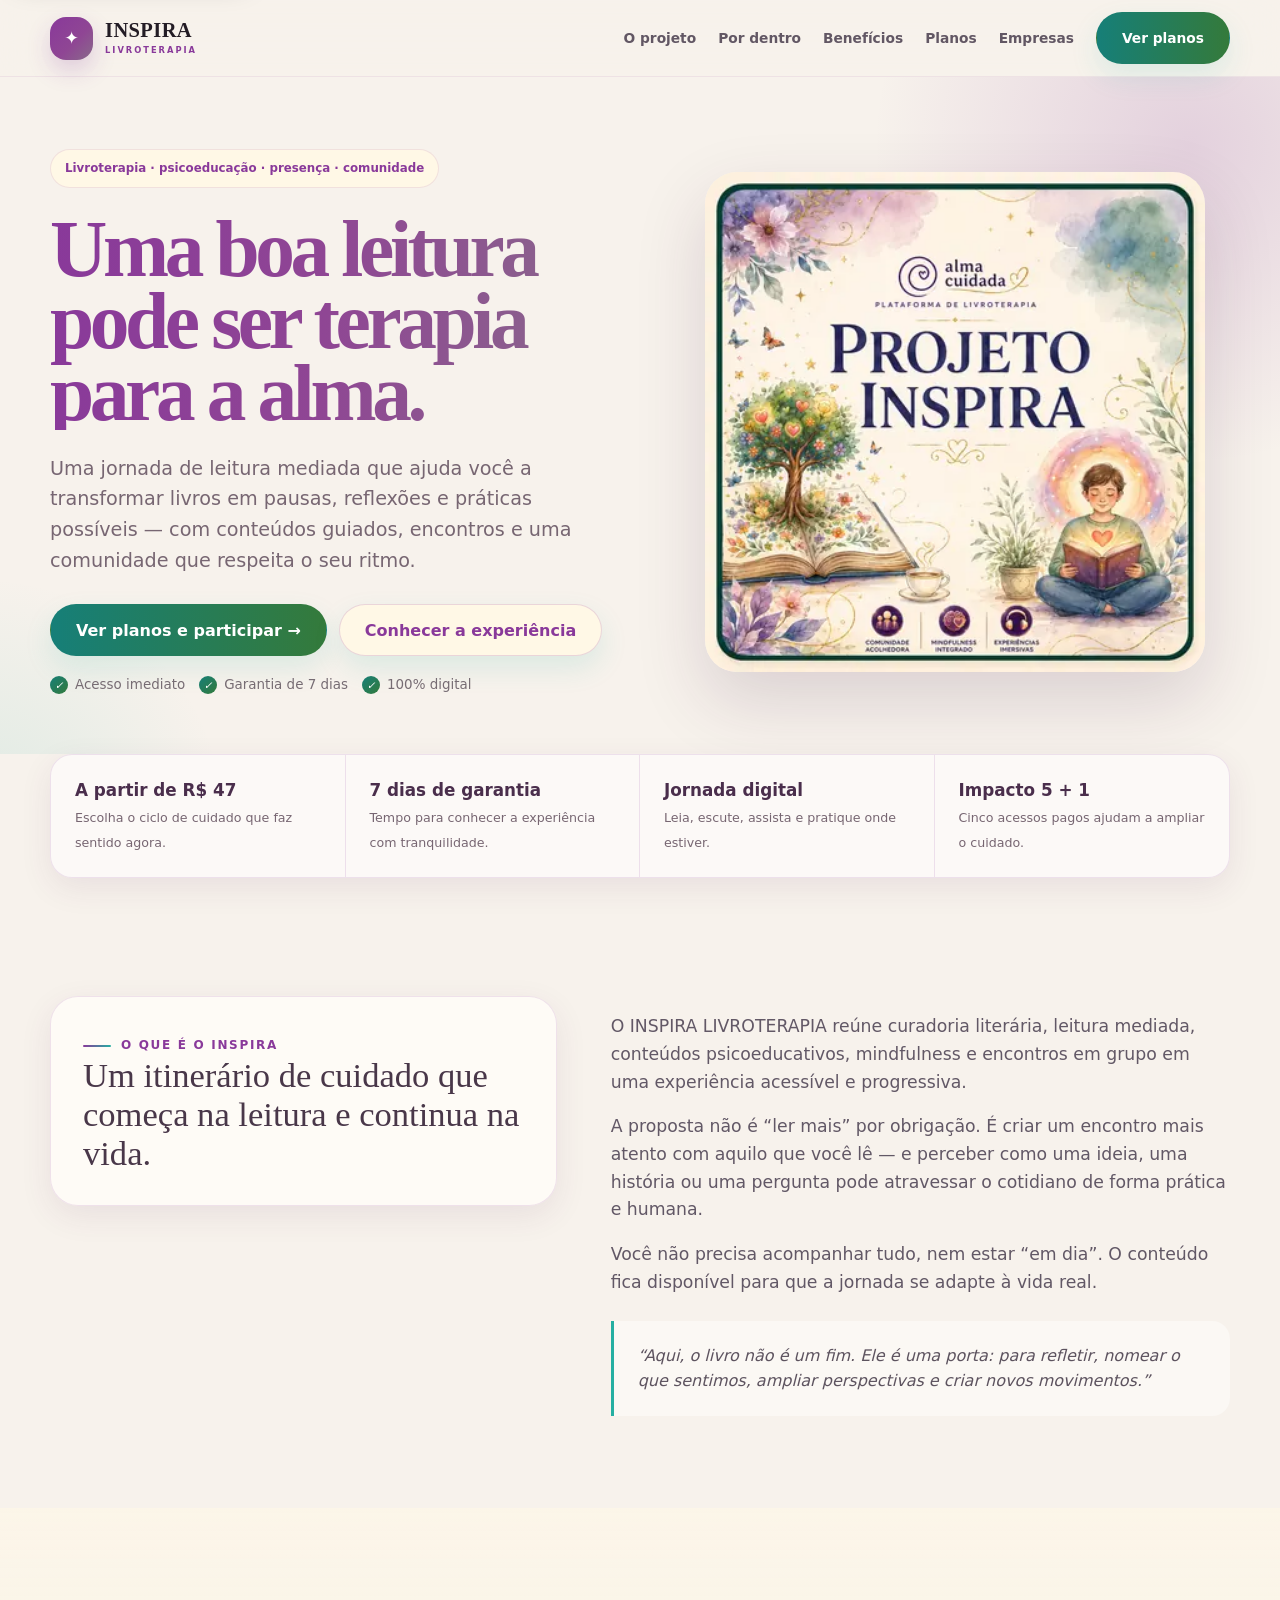
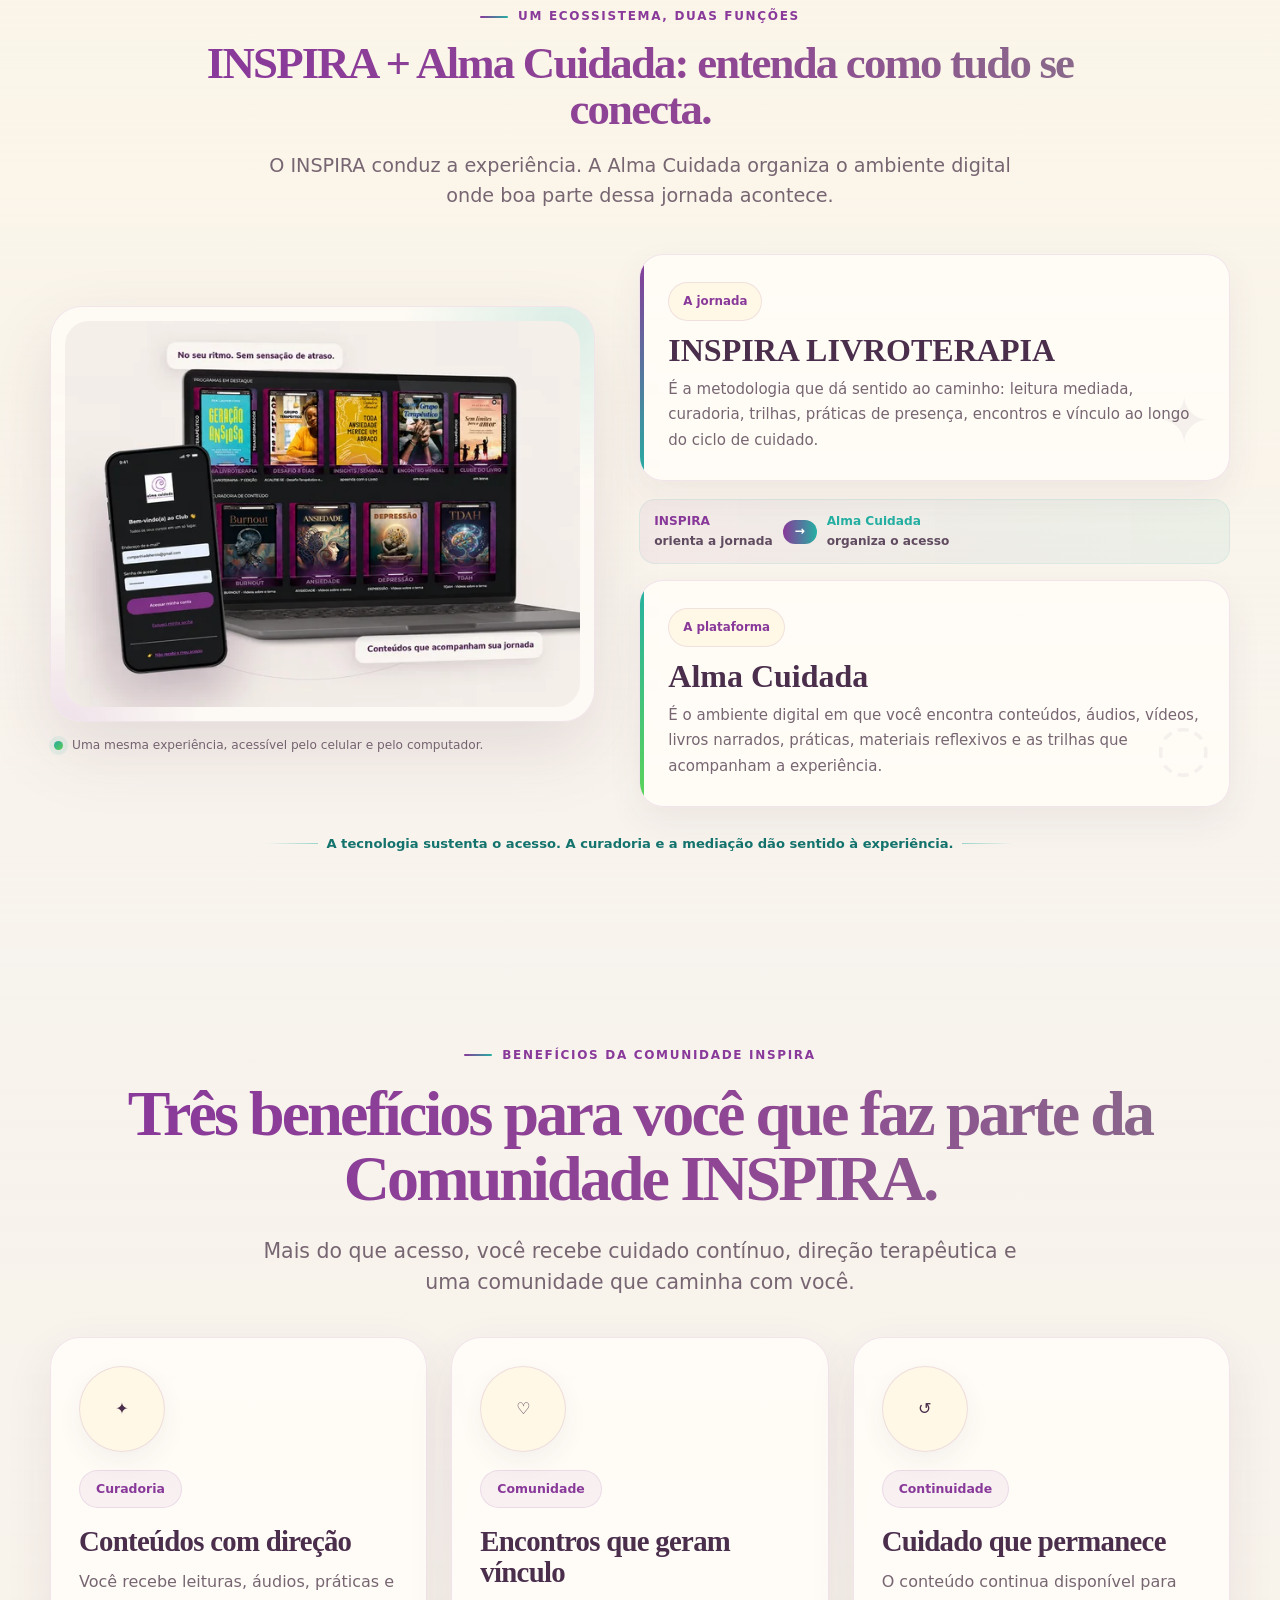
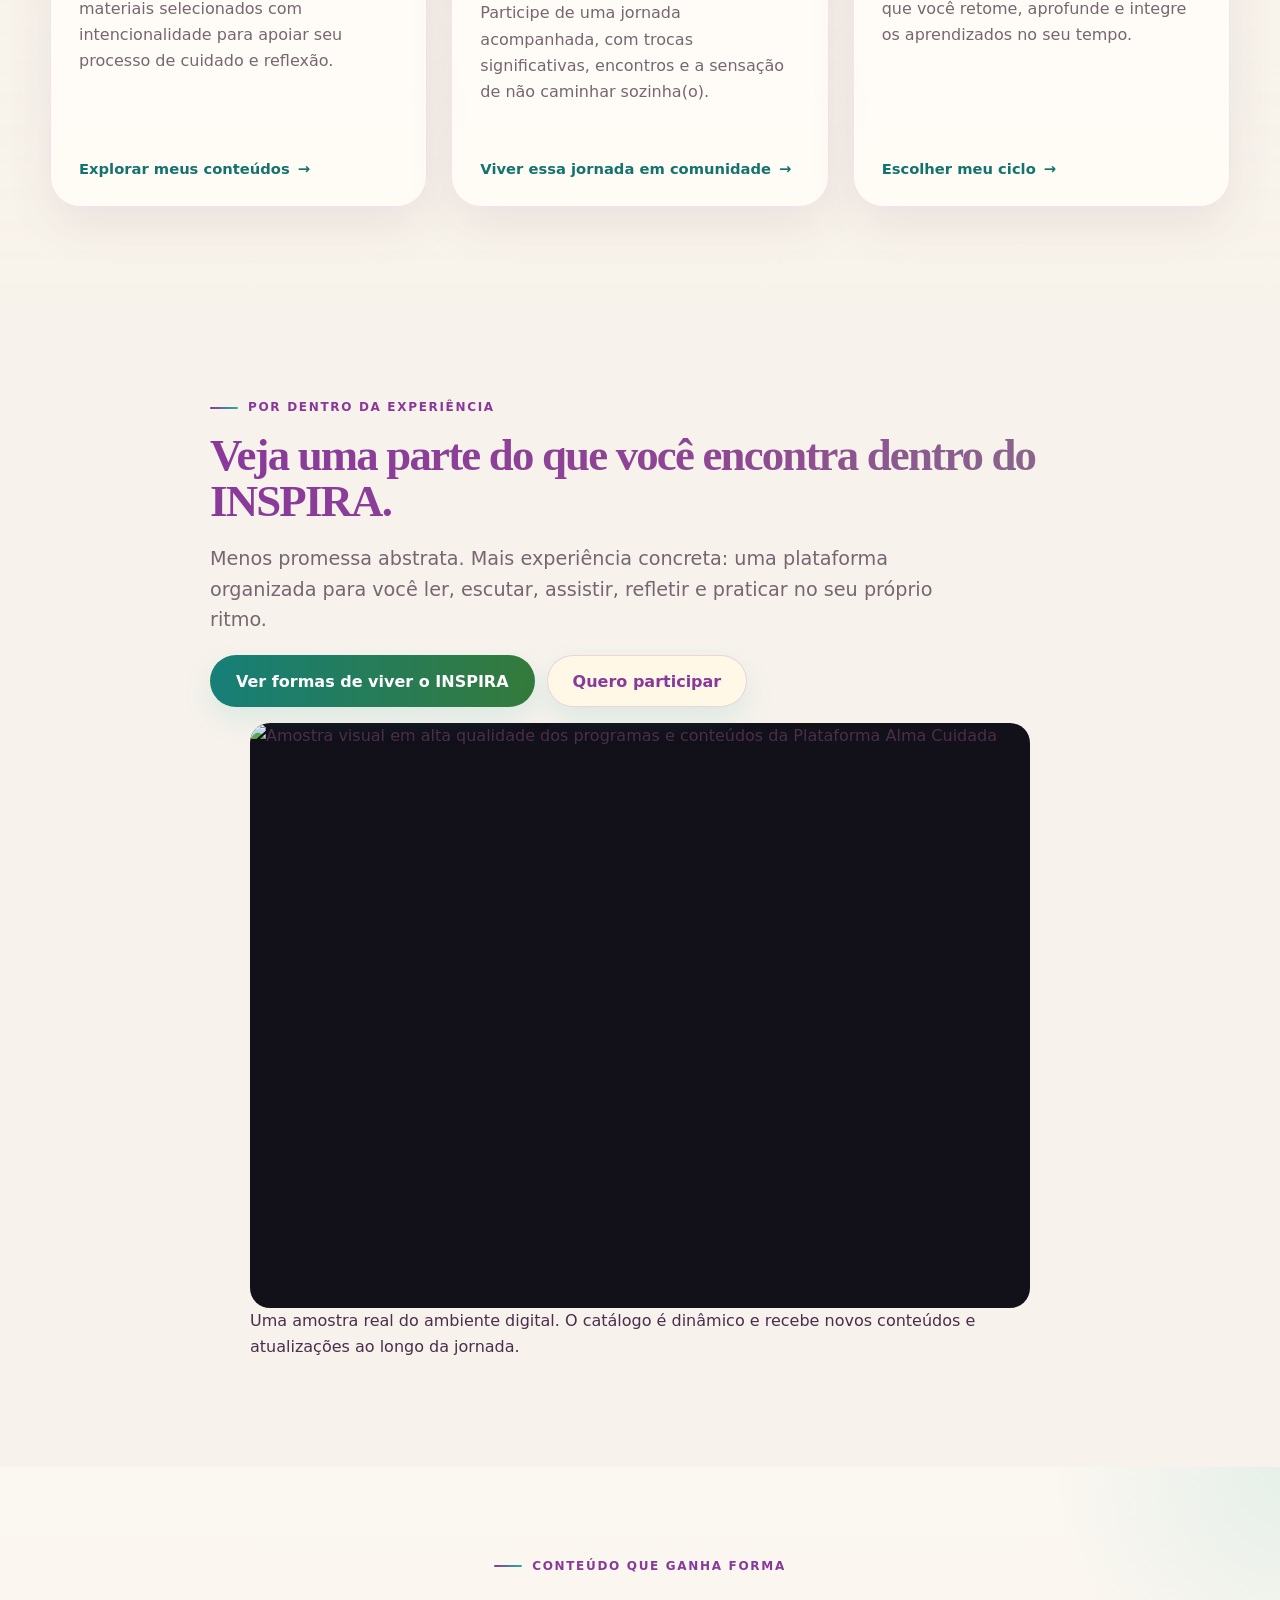
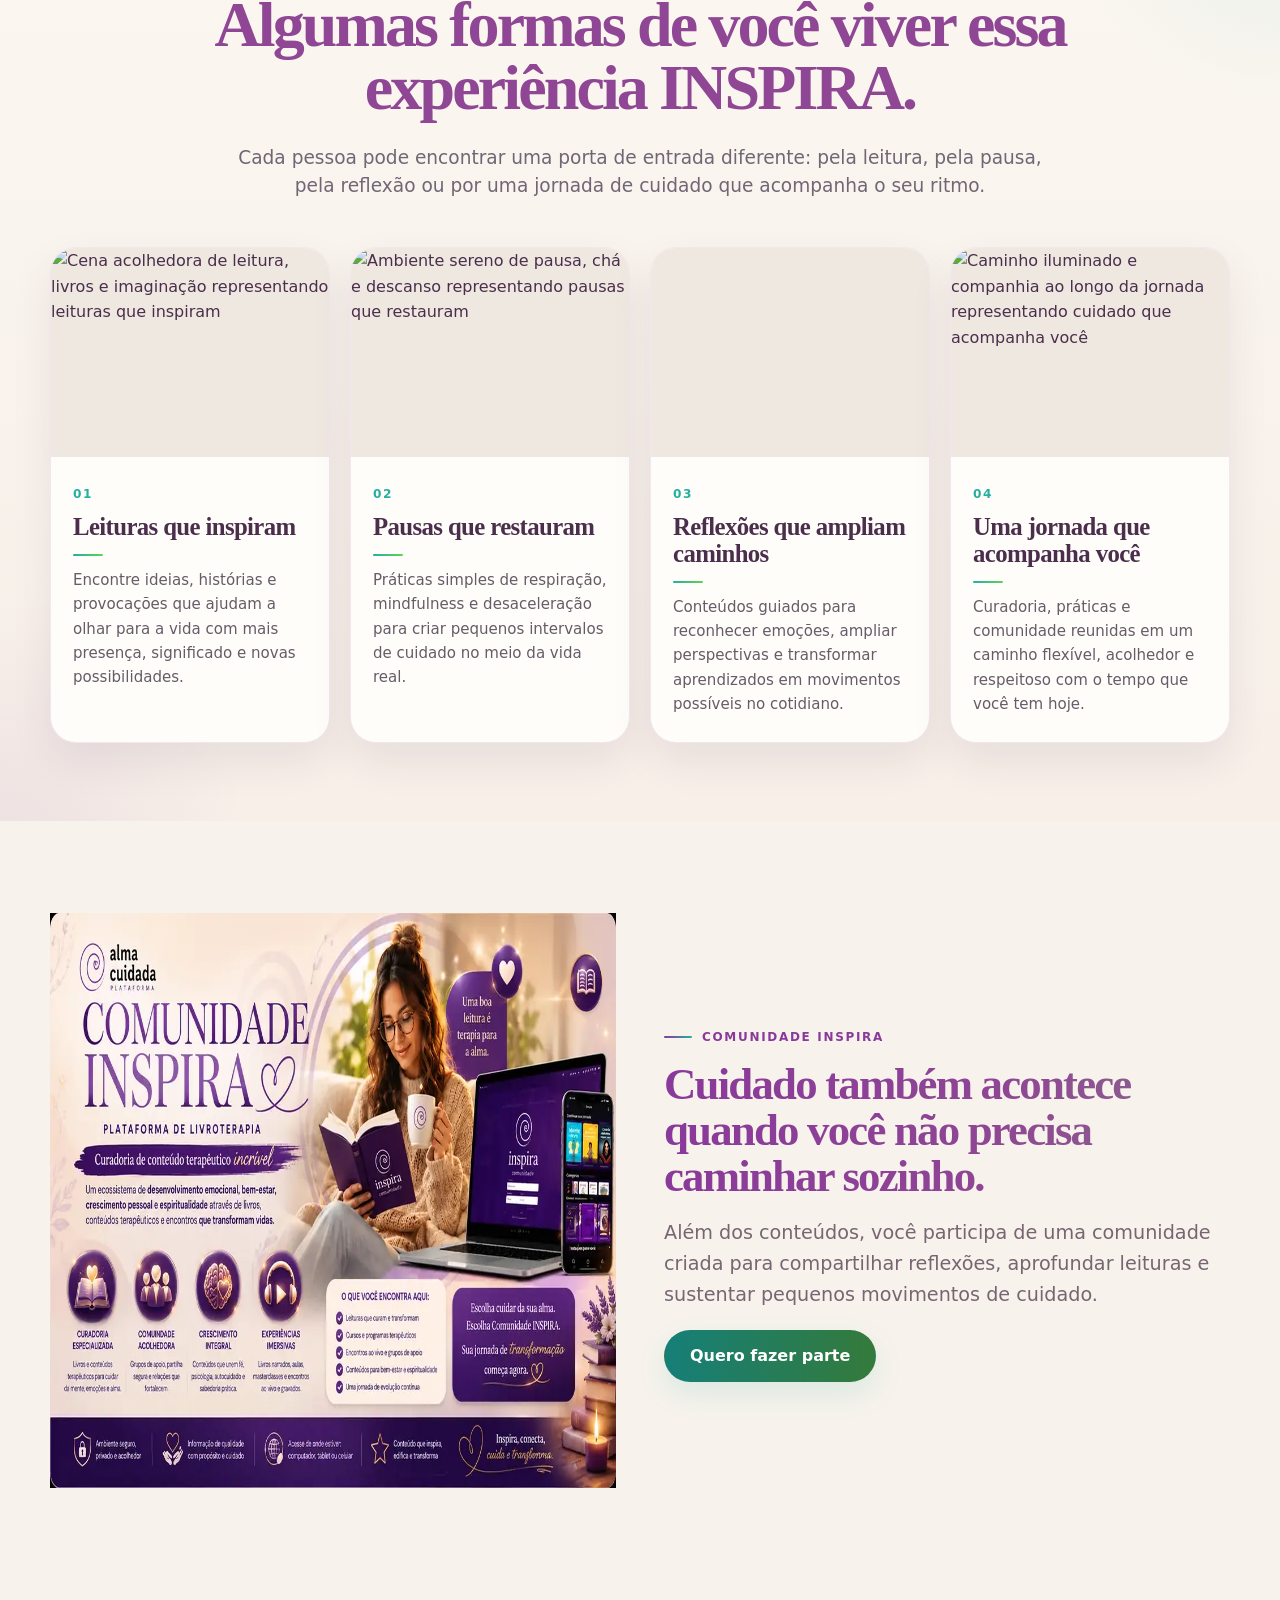
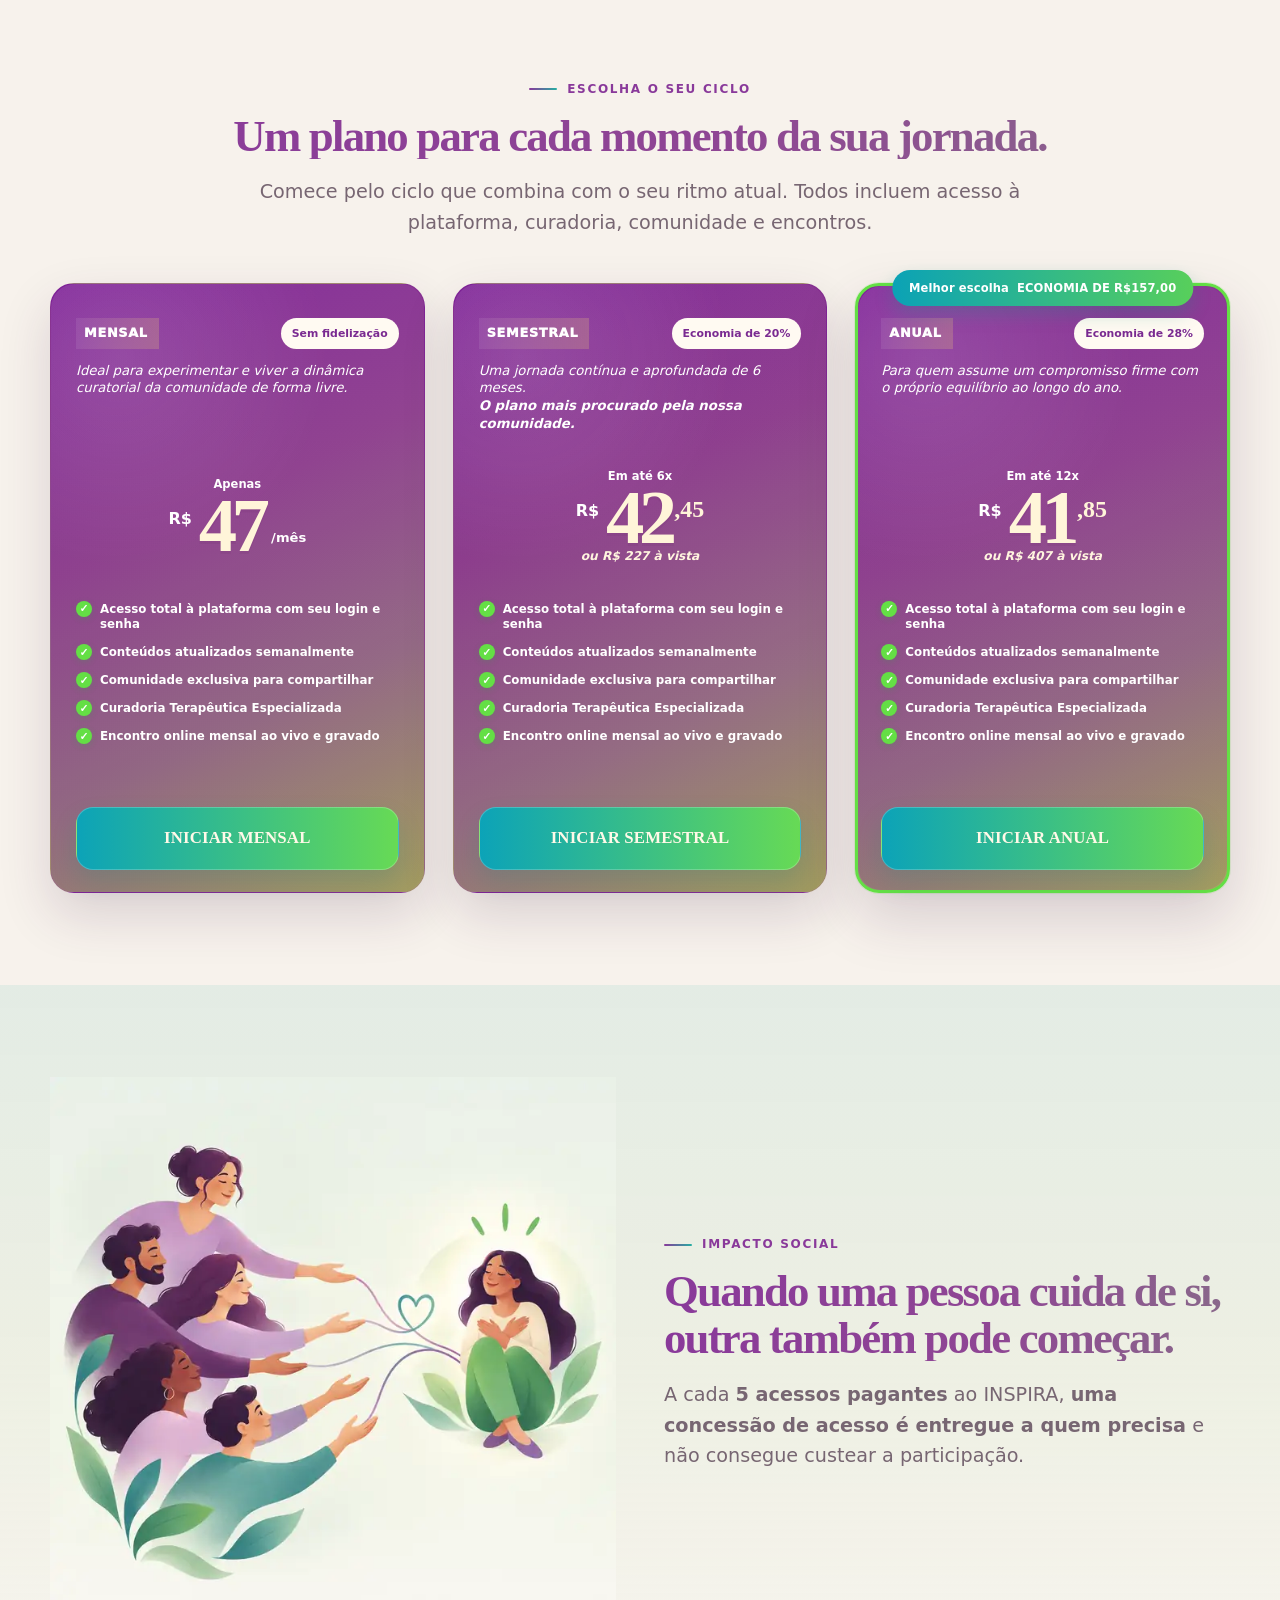
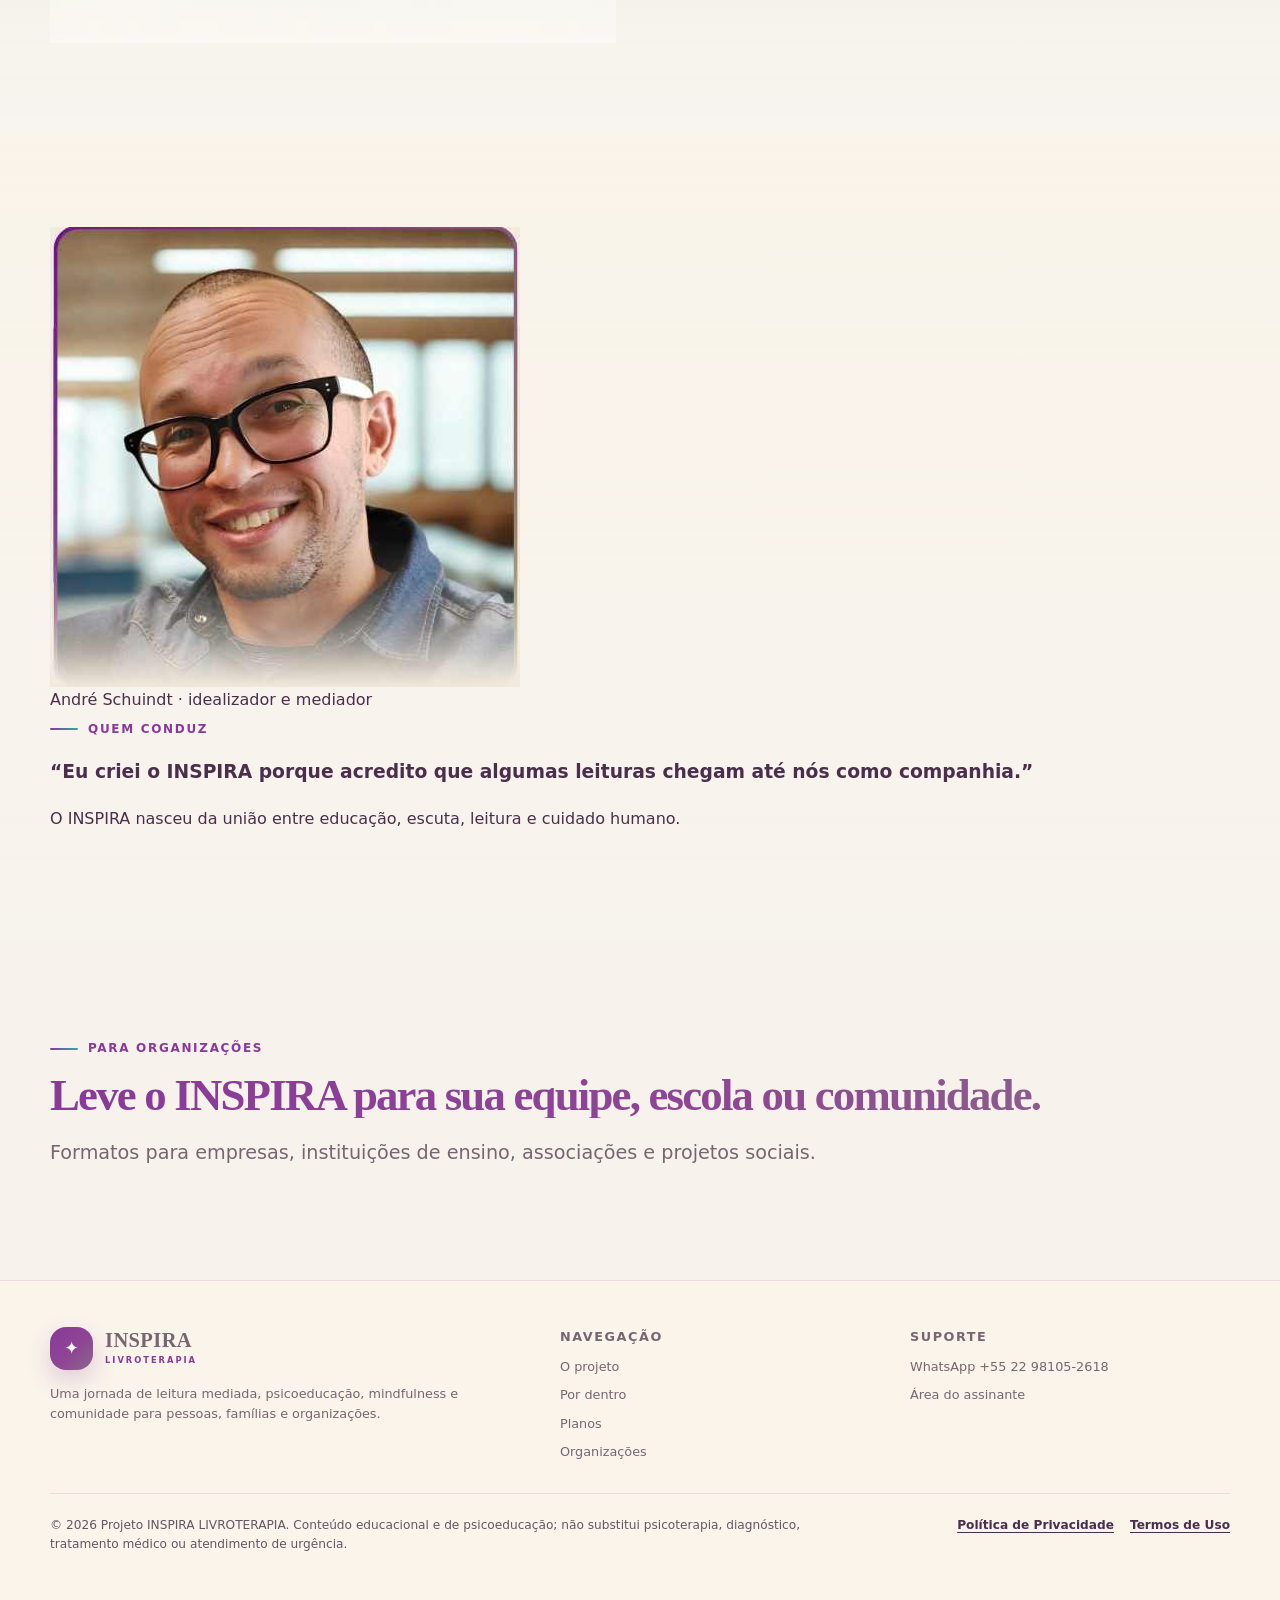
==== index.html @ 7e05c930 "release: força cache-buster do checkout INSPIRA 3.5" ====
<!doctype html>
<html lang="pt-BR">
<head>
  <meta charset="utf-8">
  <meta name="viewport" content="width=device-width, initial-scale=1">
  <meta name="robots" content="index,follow,max-image-preview:large">
  <meta name="theme-color" content="#7A2A91">
  <title>Projeto INSPIRA | Livroterapia, presença e comunidade</title>
  <meta name="description" content="Projeto INSPIRA: uma jornada de livroterapia, psicoeducação, mindfulness, presença e comunidade para transformar leitura em cuidado possível no seu ritmo.">
  <link rel="canonical" href="https://projetoinspira.vercel.app/">
  <meta property="og:type" content="website">
  <meta property="og:locale" content="pt_BR">
  <meta property="og:site_name" content="Projeto INSPIRA">
  <meta property="og:title" content="Projeto INSPIRA | Livroterapia, presença e comunidade">
  <meta property="og:description" content="Uma jornada de livroterapia, presença e comunidade para transformar leitura em cuidado possível no seu ritmo.">
  <meta property="og:url" content="https://projetoinspira.vercel.app/">
  <meta property="og:image" content="https://projetoinspira.vercel.app/assets/comunidade-inspira-banner-1000.webp">
  <meta property="og:image:width" content="1000">
  <meta property="og:image:height" content="575">
  <meta property="og:image:alt" content="Comunidade INSPIRA">
  <meta name="twitter:card" content="summary_large_image">
  <meta name="twitter:title" content="Projeto INSPIRA | Livroterapia, presença e comunidade">
  <meta name="twitter:description" content="Leitura mediada, presença e comunidade em uma jornada de cuidado possível no seu ritmo.">
  <meta name="twitter:image" content="https://projetoinspira.vercel.app/assets/comunidade-inspira-banner-1000.webp">
  <link rel="icon" href="/favicon.svg" type="image/svg+xml">
  <link rel="apple-touch-icon" href="/assets/projeto-inspira-hero-square.webp">
  <link rel="preload" as="image" href="/assets/projeto-inspira-hero-square.webp" fetchpriority="high">
  <link rel="stylesheet" href="/inspira-v2-1.css?v=35">
  <script>window.va = window.va || function(){(window.vaq=window.vaq||[]).push(arguments);};</script>
  <script defer src="/_vercel/insights/script.js"></script>
  <script type="application/ld+json">{"@context":"https://schema.org","@graph":[{"@type":"WebSite","@id":"https://projetoinspira.vercel.app/#website","url":"https://projetoinspira.vercel.app/","name":"Projeto INSPIRA","inLanguage":"pt-BR"},{"@type":"Organization","@id":"https://projetoinspira.vercel.app/#organization","name":"Projeto INSPIRA","url":"https://projetoinspira.vercel.app/","founder":{"@type":"Person","name":"André Schuindt"}},{"@type":"Service","@id":"https://projetoinspira.vercel.app/#service","name":"INSPIRA LIVROTERAPIA","provider":{"@id":"https://projetoinspira.vercel.app/#organization"},"areaServed":{"@type":"Country","name":"Brasil"},"description":"Jornada de leitura mediada, psicoeducação, mindfulness, conteúdos guiados, encontros e comunidade.","offers":[{"@type":"Offer","name":"Plano mensal","priceCurrency":"BRL","price":"47.00","url":"https://payfast.greenn.com.br/redirect/272524"},{"@type":"Offer","name":"Plano semestral à vista","priceCurrency":"BRL","price":"227.00","url":"https://payfast.greenn.com.br/redirect/272527"},{"@type":"Offer","name":"Plano anual à vista","priceCurrency":"BRL","price":"407.00","url":"https://payfast.greenn.com.br/redirect/272528"}]}]}</script>
</head>
<body id="topo"><a class="skip-link" href="#conteudo-principal">Pular para o conteúdo</a>
<header><div class="container nav"><a class="brand" href="#topo"><span class="mark">✦</span><span class="brandcopy"><strong>INSPIRA</strong><small>Livroterapia</small></span></a><nav class="navlinks" id="navlinks" aria-label="Navegação principal"><a href="#projeto">O projeto</a><a href="#plataforma">Por dentro</a><a href="#beneficios">Benefícios</a><a href="#planos">Planos</a><a href="#empresas">Empresas</a><a class="btn btn-primary" href="#planos" data-event="header_planos">Ver planos</a></nav><button class="menu" id="menu" aria-label="Abrir menu" aria-expanded="false" aria-controls="navlinks">☰</button></div></header>
<main id="conteudo-principal">
<section class="hero"><div class="container hero-grid"><div class="hero-copy reveal"><span class="badge">Livroterapia · psicoeducação · presença · comunidade</span><h1>Uma boa leitura pode ser terapia para a alma.</h1><p class="lead">Uma jornada de leitura mediada que ajuda você a transformar livros em pausas, reflexões e práticas possíveis — com conteúdos guiados, encontros e uma comunidade que respeita o seu ritmo.</p><div class="actions"><a class="btn btn-primary" href="#planos" data-event="hero_planos">Ver planos e participar →</a><a class="btn btn-ghost" href="#como-funciona" data-event="hero_como_funciona">Entender como funciona</a></div><div class="hero-note"><span><i class="tick">✓</i>Acesso imediato</span><span><i class="tick">✓</i>Garantia de 7 dias</span><span><i class="tick">✓</i>100% digital</span></div></div><div class="reveal" style="display:flex;align-items:center;justify-content:center;width:100%;padding:10px 0;"><img src="/assets/projeto-inspira-hero-square.webp" width="400" height="400" alt="Projeto INSPIRA" decoding="async" style="width:min(100%,500px);aspect-ratio:1/1;object-fit:cover;height:auto;border-radius:32px;box-shadow:0 28px 70px rgba(68,33,69,.16);" fetchpriority="high"></div></div></section>
<section class="trust section-sm"><div class="container trustbox reveal"><div class="trustitem"><b>A partir de R$ 47</b><span>Escolha o ciclo de cuidado que faz sentido agora.</span></div><div class="trustitem"><b>7 dias de garantia</b><span>Tempo para conhecer a experiência com tranquilidade.</span></div><div class="trustitem"><b>Jornada digital</b><span>Leia, escute, assista e pratique onde estiver.</span></div><div class="trustitem"><b>Impacto 5 + 1</b><span>Cinco acessos pagos ajudam a ampliar o cuidado.</span></div></div></section>
<section class="section" id="projeto"><div class="container story-grid"><div class="card story-note reveal"><span class="eyebrow">O que é o INSPIRA</span><p>Um itinerário de cuidado que começa na leitura e continua na vida.</p></div><div class="story-copy reveal"><p>O INSPIRA LIVROTERAPIA reúne curadoria literária, leitura mediada, conteúdos psicoeducativos, mindfulness e encontros em grupo em uma experiência acessível e progressiva.</p><p>A proposta não é “ler mais” por obrigação. É criar um encontro mais atento com aquilo que você lê — e perceber como uma ideia, uma história ou uma pergunta pode atravessar o cotidiano de forma prática e humana.</p><p>Você não precisa acompanhar tudo, nem estar “em dia”. O conteúdo fica disponível para que a jornada se adapte à vida real.</p><div class="mini-quote">“Aqui, o livro não é um fim. Ele é uma porta: para refletir, nomear o que sentimos, ampliar perspectivas e criar novos movimentos.”</div></div></div></section>
<section class="section brandbridge" id="ecossistema"><div class="container center ecosystem-head reveal"><span class="eyebrow">Um ecossistema, duas funções</span><h2 class="title sm">INSPIRA + Alma Cuidada: entenda como tudo se conecta.</h2><p class="lead">O INSPIRA conduz a experiência. A Alma Cuidada organiza o ambiente digital onde boa parte dessa jornada acontece.</p></div><div class="container ecosystem-layout"><div class="ecosystem-visual reveal"><div class="ecosystem-art"><img id="ecosystem-devices-image" src="/assets/inspira-ecossistema-devices-correct.webp" width="600" height="450" alt="Notebook com os conteúdos da Plataforma Alma Cuidada e celular com a tela de acesso do assinante" loading="lazy" decoding="async"></div><div class="ecosystem-art-note"><i></i><span>Uma mesma experiência, acessível pelo celular e pelo computador.</span></div></div><div class="bridge-stack"><article class="bridge-card reveal"><span class="badge">A jornada</span><h3>INSPIRA LIVROTERAPIA</h3><p>É a metodologia que dá sentido ao caminho: leitura mediada, curadoria, trilhas, práticas de presença, encontros e vínculo ao longo do ciclo de cuidado.</p><span class="micro">✦</span></article><div class="ecosystem-flow reveal"><span><strong>INSPIRA</strong><br>orienta a jornada</span><span class="arrow">→</span><span><strong>Alma Cuidada</strong><br>organiza o acesso</span></div><article class="bridge-card platform-card reveal"><span class="badge">A plataforma</span><h3>Alma Cuidada</h3><p>É o ambiente digital em que você encontra conteúdos, áudios, vídeos, livros narrados, práticas, materiais reflexivos e as trilhas que acompanham a experiência.</p><span class="micro">◌</span></article></div></div><div class="container connector reveal">A tecnologia sustenta o acesso. A curadoria e a mediação dão sentido à experiência.</div></section>
<section class="section audience" id="paraquem"><div class="container center reveal benefits-head"><span class="eyebrow">Benefícios da Comunidade INSPIRA</span><h2 class="benefits-title">Três benefícios para você que faz parte da Comunidade INSPIRA.</h2><p class="benefits-lead">Mais do que acesso, você recebe cuidado contínuo, direção terapêutica e uma comunidade que caminha com você.</p></div><div class="container benefits-grid"><article class="benefit-card reveal"><div class="benefit-icon" aria-hidden="true">✦</div><span class="badge">Curadoria</span><h3>Conteúdos com direção</h3><p>Você recebe leituras, áudios, práticas e materiais selecionados com intencionalidade para apoiar seu processo de cuidado e reflexão.</p><a class="mini" href="#plataforma" data-event="beneficio_conteudos">Explorar meus conteúdos</a></article><article class="benefit-card reveal"><div class="benefit-icon" aria-hidden="true">♡</div><span class="badge">Comunidade</span><h3>Encontros que geram vínculo</h3><p>Participe de uma jornada acompanhada, com trocas significativas, encontros e a sensação de não caminhar sozinha(o).</p><a class="mini" href="#comunidade" data-event="beneficio_comunidade">Viver essa jornada em comunidade</a></article><article class="benefit-card reveal"><div class="benefit-icon" aria-hidden="true">↺</div><span class="badge">Continuidade</span><h3>Cuidado que permanece</h3><p>O conteúdo continua disponível para que você retome, aprofunde e integre os aprendizados no seu tempo.</p><a class="mini" href="#planos" data-event="beneficio_planos">Escolher meu ciclo</a></article></div></section>
<section class="section platform" id="plataforma"><div class="container platform-grid"><div class="platform-copy reveal"><span class="eyebrow">Por dentro da experiência</span><h2 class="title sm">Veja uma parte do que você encontra dentro do INSPIRA.</h2><p class="lead">Menos promessa abstrata. Mais experiência concreta: uma plataforma organizada para você ler, escutar, assistir, refletir e praticar no seu próprio ritmo.</p><div class="actions"><a class="btn btn-primary" href="#agora" data-event="plataforma_conteudos">Ver formas de viver o INSPIRA</a><a class="btn btn-ghost" href="#planos" data-event="plataforma_planos">Quero participar</a></div><figure class="platform-v31-showcase"><img class="platform-v31-real" src="/assets/inspira-platform-v34.webp?v=34" width="900" height="675" alt="Amostra visual em alta qualidade dos programas e conteúdos da Plataforma Alma Cuidada" loading="lazy" decoding="async"><figcaption>Uma amostra real do ambiente digital. O catálogo é dinâmico e recebe novos conteúdos e atualizações ao longo da jornada.</figcaption></figure></div></div></section>
<section class="section now" id="agora"></section>
<section class="section community" id="comunidade"><div class="container community-grid"><div class="community-visual reveal"><img src="/assets/comunidade-inspira-banner-1000.webp" width="1000" height="575" alt="Comunidade INSPIRA" loading="lazy" decoding="async"></div><div class="reveal"><span class="eyebrow">Comunidade INSPIRA</span><h2 class="title sm">Cuidado também acontece quando você não precisa caminhar sozinho.</h2><p class="lead">Além dos conteúdos, você participa de uma comunidade criada para compartilhar reflexões, aprofundar leituras e sustentar pequenos movimentos de cuidado.</p><div class="actions"><a class="btn btn-primary" href="#planos">Quero fazer parte</a></div></div></div></section>
<section class="section pricing" id="planos"><div class="container center reveal"><span class="eyebrow">Escolha o seu ciclo</span><h2 class="title sm">Um plano para cada momento da sua jornada.</h2><p class="lead">Comece pelo ciclo que combina com o seu ritmo atual. Todos incluem acesso à plataforma, curadoria, comunidade e encontros.</p></div><div class="container pricing-grid"><article class="price-card"><h3>Mensal</h3><p>Ideal para experimentar e viver a dinâmica da comunidade de forma livre.</p><a class="btn btn-primary" href="https://payfast.greenn.com.br/redirect/272524" target="_blank" rel="noopener">Começar agora</a></article><article class="price-card"><h3>Semestral</h3><p>Uma jornada contínua e aprofundada de seis meses.</p><a class="btn btn-primary" href="https://payfast.greenn.com.br/redirect/272527" target="_blank" rel="noopener">Escolher 6 meses</a></article><article class="price-card"><h3>Anual</h3><p>Para quem quer um ciclo completo de acompanhamento ao longo do ano.</p><a class="btn btn-primary" href="https://payfast.greenn.com.br/redirect/272528" target="_blank" rel="noopener">Escolher anual</a></article></div></section>
<section class="section impact" id="impacto"><div class="container impact-grid"><div class="reveal"><img src="/assets/impacto-social-5mais1.svg?v=27" alt="Impacto social 5 mais 1" loading="lazy"></div><div class="reveal"><span class="eyebrow">Impacto social</span><h2 class="title sm">Quando uma pessoa cuida de si, outra também pode começar.</h2><p class="lead">A cada <strong>5 acessos pagantes</strong> ao INSPIRA, <strong>uma concessão de acesso é entregue a quem precisa</strong> e não consegue custear a participação.</p></div></div></section>
<section class="section founder-section" id="andre"><div class="container founder-v31-grid"><div class="founder-v31-photo-card reveal"><img src="/assets/andre-schuindt.jpg" alt="André Schuindt" loading="lazy"><div class="founder-v31-caption">André Schuindt · idealizador e mediador</div></div><article class="founder-v31-card reveal"><span class="eyebrow">Quem conduz</span><h3>“Eu criei o INSPIRA porque acredito que algumas leituras chegam até nós como companhia.”</h3><p>O INSPIRA nasceu da união entre educação, escuta, leitura e cuidado humano.</p></article></div></section>
<section class="section orgs" id="empresas"><div class="container"><span class="eyebrow">Para organizações</span><h2 class="title sm">Leve o INSPIRA para sua equipe, escola ou comunidade.</h2><p class="lead">Formatos para empresas, instituições de ensino, associações e projetos sociais.</p></div></section>
</main>
<footer><div class="container foot"><div><a class="brand" href="#topo"><span class="mark">✦</span><span class="brandcopy"><strong>INSPIRA</strong><small>Livroterapia</small></span></a><p style="max-width:430px;margin-top:14px">Uma jornada de leitura mediada, psicoeducação, mindfulness e comunidade para pessoas, famílias e organizações.</p></div><div><p class="foot-title">Navegação</p><div class="footlinks"><a href="#projeto">O projeto</a><a href="#plataforma">Por dentro</a><a href="#planos">Planos</a><a href="#empresas">Organizações</a></div></div><div><p class="foot-title">Suporte</p><div class="footlinks"><a href="https://wa.me/5522981052618" target="_blank" rel="noopener">WhatsApp +55 22 98105-2618</a><a href="https://almacuidada.greenn.club/" target="_blank" rel="noopener">Área do assinante</a></div></div></div><div class="container legal"><span>© 2026 Projeto INSPIRA LIVROTERAPIA. Conteúdo educacional e de psicoeducação; não substitui psicoterapia, diagnóstico, tratamento médico ou atendimento de urgência.</span><span class="legal-links"><a href="/privacidade.html">Política de Privacidade</a><a href="/termos.html">Termos de Uso</a></span></div></footer><div class="mobile-cta" id="mobileCta" hidden><a class="btn btn-primary" href="#planos" data-event="mobile_planos">Ver planos — a partir de R$ 47</a></div>
<script defer src="/inspira-v2-1.js?v=35"></script>
</body></html>
---- inspira-v2-1.css ----
:root{--bg:#F7F2EC;--paper:#FFFDF8;--cream:#FFF8E6;--ink:#4A2E4C;--muted:#776672;--purple:#89399A;--purple2:#8F4694;--mauve:#896A8A;--purple3:#4A2E4C;--teal:#25AFA2;--green:#5DD457;--line:rgba(137,57,154,.13);--shadow:0 24px 70px rgba(87,46,92,.13);--shadow2:0 10px 32px rgba(87,46,92,.09);--r:28px;--max:1180px}
    *{box-sizing:border-box}html{scroll-behavior:smooth}body{margin:0;background:var(--bg);color:var(--ink);font-family:Inter,ui-sans-serif,system-ui,-apple-system,"Segoe UI",Roboto,Arial,sans-serif;line-height:1.6;overflow-x:hidden}img{max-width:100%;display:block}a{color:inherit;text-decoration:none}button{font:inherit}.container{width:min(calc(100% - 40px),var(--max));margin-inline:auto}.section{padding:92px 0;position:relative}.section-sm{padding:64px 0}.serif{font-family:Georgia,"Times New Roman",serif}.eyebrow{display:inline-flex;align-items:center;gap:10px;text-transform:uppercase;font-size:.75rem;letter-spacing:.14em;font-weight:900;color:var(--purple)}.eyebrow:before{content:"";width:28px;height:2px;border-radius:999px;background:linear-gradient(90deg,var(--purple),var(--teal))}.title{font-family:Georgia,"Times New Roman",serif;font-size:clamp(2.5rem,5vw,5.1rem);line-height:.98;letter-spacing:-.04em;margin:14px 0 0;background:linear-gradient(98deg,#89399A 0%,#8F4694 58%,#896A8A 100%);-webkit-background-clip:text;background-clip:text;color:transparent}.title.sm{font-size:clamp(2.05rem,3.5vw,3.7rem);line-height:1.03}.lead{font-size:clamp(1.03rem,1.5vw,1.22rem);color:var(--muted);max-width:780px}.center{text-align:center}.center .lead{margin:18px auto 0}.badge{display:inline-flex;align-items:center;gap:8px;padding:9px 14px;border-radius:999px;font-size:.74rem;font-weight:850;background:var(--cream);border:1px solid rgba(137,57,154,.12);color:var(--purple)}.btn{display:inline-flex;align-items:center;justify-content:center;gap:10px;min-height:52px;padding:0 25px;border-radius:999px;font-weight:900;border:1px solid transparent;transition:.22s ease;box-shadow:0 12px 28px rgba(37,175,162,.13)}.btn:hover{transform:translateY(-2px);box-shadow:0 16px 34px rgba(37,175,162,.20)}.btn-primary{color:#fff;background:linear-gradient(90deg,var(--teal),var(--green))}.btn-ghost{background:var(--cream);border-color:rgba(137,57,154,.18);color:var(--purple)}.actions{display:flex;gap:12px;flex-wrap:wrap;align-items:center}.card{background:rgba(255,253,248,.82);border:1px solid var(--line);border-radius:var(--r);box-shadow:var(--shadow2)}.icon{width:54px;height:54px;border-radius:17px;display:grid;place-items:center;background:var(--cream);border:1px solid rgba(137,57,154,.12);font-size:1.45rem;box-shadow:0 8px 20px rgba(74,43,72,.06)}.grid-3{display:grid;grid-template-columns:repeat(3,1fr);gap:22px}.grid-4{display:grid;grid-template-columns:repeat(4,1fr);gap:18px}.muted{color:var(--muted)}
    .previewbar{position:relative;z-index:100;background:#2b2230;color:#fff;text-align:center;padding:9px 16px;font-size:.78rem;font-weight:800;letter-spacing:.04em}.previewbar strong{color:#F6EAA7}header{position:sticky;top:0;z-index:60;background:rgba(247,242,236,.90);backdrop-filter:blur(18px);border-bottom:1px solid rgba(122,42,145,.08)}.nav{height:76px;display:flex;align-items:center;justify-content:space-between;gap:22px}.brand{display:flex;align-items:center;gap:12px;font-weight:900;color:#231c25}.mark{width:43px;height:43px;border-radius:16px;display:grid;place-items:center;color:#fff;background:linear-gradient(135deg,var(--purple),var(--purple2) 58%,var(--mauve));box-shadow:0 10px 24px rgba(122,42,145,.20);font-size:1.1rem}.brandcopy{line-height:.95}.brandcopy strong{font-family:Georgia,"Times New Roman",serif;font-size:1.28rem;letter-spacing:.02em}.brandcopy small{display:block;margin-top:6px;font-size:.52rem;letter-spacing:.24em;color:var(--purple);text-transform:uppercase}.navlinks{display:flex;align-items:center;gap:22px;font-size:.86rem;font-weight:800;color:#625764}.navlinks a:hover{color:var(--purple)}.menu{display:none;width:44px;height:44px;border:0;background:rgba(255,255,255,.58);border-radius:14px;color:var(--purple);font-size:1.2rem}
    .hero{padding:72px 0 58px;overflow:hidden;position:relative}.hero:before{content:"";position:absolute;width:640px;height:640px;border-radius:50%;right:-230px;top:-250px;background:radial-gradient(circle,rgba(137,57,154,.18),rgba(137,57,154,0) 70%)}.hero:after{content:"";position:absolute;width:500px;height:500px;border-radius:50%;left:-270px;bottom:-320px;background:radial-gradient(circle,rgba(37,175,162,.12),rgba(37,175,162,0) 70%)}.hero-grid{display:grid;grid-template-columns:1.02fr .98fr;gap:58px;align-items:center;position:relative;z-index:1}.hero h1{font-family:Georgia,"Times New Roman",serif;font-size:clamp(3.2rem,6.2vw,6.3rem);line-height:.91;letter-spacing:-.055em;margin:25px 0 24px;background:linear-gradient(95deg,#89399A 0%,#8F4694 48%,#896A8A 100%);-webkit-background-clip:text;background-clip:text;color:transparent}.hero-copy .lead{max-width:650px}.hero-copy .actions{margin-top:28px}.hero-note{margin-top:18px;color:#766c73;font-size:.84rem;display:flex;gap:14px;flex-wrap:wrap}.hero-note span{display:flex;align-items:center;gap:7px}.tick{width:18px;height:18px;border-radius:50%;display:grid;place-items:center;background:linear-gradient(135deg,var(--teal),var(--green));color:#fff;font-size:.65rem;font-weight:900}.device-stage{position:relative;min-height:485px;display:grid;place-items:center}.device-stage:before{content:"";position:absolute;width:94%;height:88%;border:2px solid rgba(122,42,145,.15);border-radius:46% 54% 49% 51% / 57% 42% 58% 43%;transform:rotate(-5deg)}.desktop{position:absolute;width:92%;right:0;top:4%;background:#18131a;border-radius:24px;padding:10px;box-shadow:0 32px 70px rgba(68,33,69,.22);transform:rotate(1.3deg)}.desktop img{border-radius:16px;aspect-ratio:16/10;object-fit:cover}.phone{position:absolute;width:31%;left:-2%;bottom:0;background:#1a151c;border-radius:28px;padding:8px;box-shadow:0 24px 56px rgba(68,33,69,.26);transform:rotate(-5deg)}.phone:before{content:"";display:block;width:34%;height:5px;border-radius:99px;background:#4f4650;margin:3px auto 7px}.phone img{border-radius:19px;aspect-ratio:9/17;object-fit:cover}.float{position:absolute;z-index:3;padding:12px 14px;border-radius:15px;background:rgba(255,253,248,.93);border:1px solid var(--line);box-shadow:0 14px 34px rgba(78,45,78,.12);font-size:.75rem;font-weight:850;color:var(--purple3)}.float.one{right:-7px;bottom:18%}.float.two{left:13%;top:1%}
    .trust{padding:0 0 26px}.trustbox{display:grid;grid-template-columns:repeat(4,1fr);overflow:hidden;background:rgba(255,255,255,.56);border:1px solid var(--line);border-radius:22px;box-shadow:var(--shadow2)}.trustitem{padding:22px 24px;border-right:1px solid var(--line)}.trustitem:last-child{border-right:0}.trustitem b{display:block;font-size:1.05rem;color:var(--purple3)}.trustitem span{font-size:.79rem;color:var(--muted)}
    .story-grid{display:grid;grid-template-columns:.9fr 1.1fr;gap:54px;align-items:start}.story-note{padding:32px;position:sticky;top:120px}.story-note p{margin:0;font-family:Georgia,"Times New Roman",serif;font-size:clamp(1.6rem,2.7vw,2.55rem);line-height:1.13;color:#493749}.story-copy p{font-size:1.08rem;color:#625866}.mini-quote{margin-top:24px;padding:22px 24px;border-left:3px solid var(--teal);background:rgba(255,255,255,.42);border-radius:0 18px 18px 0;color:#5d535f;font-style:italic}
    .brandbridge{background:linear-gradient(180deg,rgba(255,248,230,.58),rgba(255,253,248,.14));overflow:hidden}.ecosystem-head{max-width:930px;margin-inline:auto}.ecosystem-head .title.sm{max-width:880px;margin-inline:auto}.ecosystem-head .lead{max-width:760px}.ecosystem-layout{display:grid;grid-template-columns:.96fr 1.04fr;gap:44px;align-items:center;margin-top:42px}.ecosystem-visual{position:relative}.ecosystem-art{position:relative;border-radius:32px;overflow:hidden;background:rgba(255,253,248,.68);border:1px solid rgba(137,57,154,.11);box-shadow:0 28px 70px rgba(83,47,88,.13);padding:14px}.ecosystem-art:before{content:"";position:absolute;width:320px;height:320px;border-radius:50%;right:-130px;top:-145px;background:radial-gradient(circle,rgba(37,175,162,.16),rgba(37,175,162,0) 72%);pointer-events:none}.ecosystem-art:after{content:"";position:absolute;width:280px;height:280px;border-radius:50%;left:-130px;bottom:-150px;background:radial-gradient(circle,rgba(137,57,154,.13),rgba(137,57,154,0) 72%);pointer-events:none}.ecosystem-art img{position:relative;z-index:1;width:100%;height:auto;border-radius:24px;display:block}.ecosystem-art-note{display:flex;align-items:center;gap:9px;margin-top:14px;padding:0 4px;color:var(--muted);font-size:.76rem}.ecosystem-art-note i{width:9px;height:9px;border-radius:50%;background:linear-gradient(135deg,var(--teal),var(--green));box-shadow:0 0 0 5px rgba(37,175,162,.09)}.bridge-stack{display:grid;gap:16px}.bridge-card{position:relative;padding:27px 28px;border-radius:24px;background:rgba(255,253,248,.88);border:1px solid rgba(137,57,154,.12);box-shadow:0 14px 34px rgba(83,47,88,.075);overflow:hidden}.bridge-card:before{content:"";position:absolute;left:0;top:0;bottom:0;width:4px;background:linear-gradient(180deg,var(--purple),var(--teal))}.bridge-card.platform-card:before{background:linear-gradient(180deg,var(--teal),var(--green))}.bridge-card h3{font-family:Georgia,"Times New Roman",serif;font-size:clamp(1.65rem,2.5vw,2.15rem);margin:13px 0 9px;color:var(--purple3);line-height:1.05}.bridge-card p{color:var(--muted);margin:0;font-size:.94rem;line-height:1.7}.bridge-card .micro{position:absolute;right:18px;bottom:8px;font-size:4rem;opacity:.055}.ecosystem-flow{display:grid;grid-template-columns:auto 34px auto;align-items:center;justify-content:start;gap:10px;margin-top:2px;padding:12px 14px;border-radius:16px;background:linear-gradient(90deg,rgba(137,57,154,.06),rgba(37,175,162,.07));border:1px solid rgba(37,175,162,.09);color:#604b60;font-size:.76rem;font-weight:850}.ecosystem-flow .arrow{display:grid;place-items:center;width:34px;height:24px;border-radius:999px;background:linear-gradient(90deg,var(--purple),var(--teal));color:#fff;font-size:.77rem}.ecosystem-flow strong{color:var(--purple)}.ecosystem-flow span:last-child strong{color:var(--teal)}.connector{display:flex;align-items:center;justify-content:center;gap:8px;margin-top:26px;color:var(--teal);font-weight:900;font-size:.82rem;text-align:center}.connector:before,.connector:after{content:"";width:52px;height:1px;background:linear-gradient(90deg,transparent,rgba(37,175,162,.45))}.connector:after{background:linear-gradient(90deg,rgba(37,175,162,.45),transparent)}
    .audience{background:linear-gradient(180deg,rgba(255,253,248,.10),rgba(255,248,230,.22));overflow:hidden}.audience .benefits-head{max-width:1080px;margin-inline:auto}.audience .benefits-title{font-family:Georgia,"Times New Roman",serif;font-size:clamp(2.75rem,5vw,5.25rem);line-height:1.02;letter-spacing:-.045em;margin:16px auto 0;max-width:1080px;background:linear-gradient(98deg,#89399A 0%,#8F4694 58%,#896A8A 100%);-webkit-background-clip:text;background-clip:text;color:transparent}.audience .benefits-lead{font-size:clamp(1.05rem,1.65vw,1.28rem);line-height:1.55;color:var(--muted);max-width:760px;margin:24px auto 0}.benefits-grid{display:grid;grid-template-columns:repeat(3,1fr);gap:24px;margin-top:38px}.benefit-card{padding:28px 28px 26px;min-height:470px;display:flex;flex-direction:column;background:rgba(255,253,248,.9);border:1px solid rgba(137,57,154,.12);border-radius:30px;box-shadow:0 18px 48px rgba(87,46,92,.09)}.benefit-icon{width:86px;height:86px;border-radius:50%;display:grid;place-items:center;background:var(--cream);border:1px solid rgba(137,57,154,.14);box-shadow:0 10px 26px rgba(74,43,72,.06);margin-bottom:18px}.benefit-icon svg{width:54px;height:54px;display:block}.benefit-card .badge{align-self:flex-start;padding:8px 16px;font-size:.78rem;background:rgba(137,57,154,.06);border-color:rgba(137,57,154,.12)}.benefit-card h3{font-family:Georgia,"Times New Roman",serif;font-size:clamp(1.8rem,2.25vw,2.25rem);line-height:1.08;letter-spacing:-.025em;margin:18px 0 12px;color:var(--purple3)}.benefit-card p{color:var(--muted);margin:0;font-size:1rem;line-height:1.65}.benefit-card .mini{margin-top:auto;padding-top:24px;font-weight:900;color:var(--teal);font-size:.92rem;display:inline-flex;align-items:center;gap:8px}.benefit-card .mini:after{content:"→";transition:transform .2s ease}.benefit-card:hover .mini:after{transform:translateX(4px)}.benefit-card:hover{transform:translateY(-3px);box-shadow:0 24px 60px rgba(87,46,92,.12);transition:.22s ease}
    .platform{overflow:hidden}.platform-grid{display:grid;grid-template-columns:.95fr 1.05fr;gap:48px;align-items:center}.platform-copy .lead{margin-top:20px}.platform-copy ul{padding:0;margin:26px 0 0;list-style:none;display:grid;gap:12px}.platform-copy li{display:flex;gap:10px;align-items:flex-start;color:#5f5561}.platform-copy li:before{content:"✓";width:21px;height:21px;flex:0 0 21px;border-radius:50%;display:grid;place-items:center;background:rgba(93,212,87,.14);color:var(--green);font-size:.75rem;font-weight:900;margin-top:2px}.gallery{display:grid;grid-template-columns:1.15fr .85fr;grid-template-rows:1fr 1fr;gap:14px;min-height:470px}.shot{overflow:hidden;border-radius:22px;border:1px solid var(--line);box-shadow:var(--shadow2);background:#ddd;position:relative}.shot:first-child{grid-row:1/3}.shot img{width:100%;height:100%;object-fit:cover}.shot-label{position:absolute;left:12px;bottom:12px;padding:7px 10px;border-radius:11px;background:rgba(35,28,38,.82);color:#fff;font-size:.69rem;font-weight:850;backdrop-filter:blur(8px)}
    .now{background:rgba(255,248,230,.38)}.now-grid{display:grid;grid-template-columns:repeat(4,1fr);gap:18px;margin-top:38px}.content-card{padding:18px;overflow:hidden}.cover{height:180px;border-radius:18px;display:flex;align-items:flex-end;padding:18px;color:#fff;position:relative;overflow:hidden;background:linear-gradient(145deg,#89399A,#8F4694 55%,#896A8A)}.cover:before{content:"";position:absolute;width:130px;height:130px;border:1px solid rgba(255,255,255,.35);border-radius:50%;top:-44px;right:-34px}.cover:after{content:"";position:absolute;width:85px;height:85px;border:1px solid rgba(255,255,255,.25);border-radius:50%;top:24px;right:24px}.cover span{position:relative;z-index:1;font-family:Georgia,"Times New Roman",serif;font-size:1.35rem;line-height:1.05;max-width:90%}.content-card h3{font-size:1rem;margin:17px 0 5px}.content-card p{font-size:.84rem;color:var(--muted);margin:0}.now-note{margin-top:22px;text-align:center;font-size:.8rem;color:var(--muted)}
    .deliverables .item{padding:24px}.deliverables h3{font-size:1rem;margin:16px 0 6px}.deliverables p{font-size:.84rem;color:var(--muted);margin:0}.deliverables .grid-4{margin-top:38px}
    .outcomes{background:linear-gradient(135deg,#4A2E4C 0%,#6F3278 46%,#89399A 100%);color:#fff;overflow:hidden}.outcomes .title{background:linear-gradient(90deg,#FFF8E6,#F2DDF3 55%,#BDEDD0);-webkit-background-clip:text;background-clip:text;color:transparent}.outcomes .eyebrow{color:#F0DDF3}.outcomes .lead{color:#F2EAF1}.outcome-grid{display:grid;grid-template-columns:repeat(3,1fr);gap:16px;margin-top:38px}.outcome{padding:24px;border:1px solid rgba(255,255,255,.16);border-radius:22px;background:rgba(255,255,255,.08)}.outcome b{display:block;font-family:Georgia,"Times New Roman",serif;font-size:1.35rem;margin-bottom:6px}.outcome span{font-size:.84rem;color:#F6EEF5}.outcomes .disclaimer{margin-top:26px;font-size:.75rem;color:#E3D7E3;max-width:840px}
    .steps{counter-reset:step}.steps-grid{display:grid;grid-template-columns:repeat(4,1fr);gap:16px;margin-top:38px}.step{padding:26px;position:relative}.step:before{counter-increment:step;content:"0" counter(step);font-family:Georgia,"Times New Roman",serif;font-size:2.35rem;color:rgba(122,42,145,.22);font-weight:800}.step h3{margin:8px 0 8px;font-size:1.03rem}.step p{font-size:.84rem;color:var(--muted);margin:0}
    .community-grid,.family-grid,.meeting-grid,.impact-grid,.founder-grid{display:grid;grid-template-columns:1fr 1fr;gap:48px;align-items:center}.feature-photo{border-radius:32px;overflow:hidden;box-shadow:var(--shadow);min-height:430px;background:#ddd;position:relative}.feature-photo img{width:100%;height:100%;object-fit:cover;position:absolute;inset:0}.overlay-card{position:absolute;left:22px;right:22px;bottom:22px;padding:18px 20px;border-radius:18px;background:rgba(255,253,248,.88);backdrop-filter:blur(13px);border:1px solid rgba(255,255,255,.45);font-size:.84rem;color:#504550}.feature-list{list-style:none;padding:0;margin:24px 0 0;display:grid;gap:12px}.feature-list li{display:flex;align-items:flex-start;gap:10px;color:#5e5560}.feature-list li:before{content:"•";color:var(--purple);font-size:1.4rem;line-height:1;margin-top:1px}
    .family{background:rgba(255,248,230,.46)}.family-visual{display:grid;grid-template-columns:1fr .62fr;gap:14px;align-items:end}.family-visual .large{border-radius:30px;overflow:hidden;box-shadow:var(--shadow);height:430px}.family-visual .large img{width:100%;height:100%;object-fit:cover}.family-visual .small{border-radius:24px;overflow:hidden;box-shadow:var(--shadow2);height:300px}.family-visual .small img{width:100%;height:100%;object-fit:cover}
    .meeting-card{padding:30px}.meeting-meta{display:grid;grid-template-columns:repeat(3,1fr);gap:12px;margin-top:24px}.meeting-meta div{padding:16px;border-radius:16px;background:rgba(122,42,145,.055);border:1px solid rgba(122,42,145,.09)}.meeting-meta b{display:block;color:var(--purple3)}.meeting-meta span{font-size:.75rem;color:var(--muted)}
    .impact{background:linear-gradient(180deg,rgba(37,175,162,.09),rgba(93,212,87,.06),rgba(255,255,255,.22))}.impact-number{min-height:330px;display:grid;place-items:center;position:relative}.impact-number .five{font-family:Georgia,"Times New Roman",serif;font-size:clamp(6rem,14vw,11rem);line-height:.8;color:var(--purple);font-weight:800}.impact-number .plus{font-size:3rem;color:var(--teal);margin:0 12px}.impact-number .one{font-family:Georgia,"Times New Roman",serif;font-size:clamp(6rem,14vw,11rem);line-height:.8;color:var(--green);font-weight:800}.impact-number p{position:absolute;bottom:14px;margin:0;font-size:.82rem;color:var(--muted)}
    .founder-section{background:linear-gradient(180deg,rgba(255,248,230,.36),rgba(255,253,248,.10));overflow:hidden}.founder-grid{display:grid;grid-template-columns:.72fr 1.28fr;gap:42px;align-items:center;max-width:1050px;margin-inline:auto}.founder-portrait-wrap{display:flex;justify-content:center;align-items:center;position:relative;min-height:360px}.founder-portrait-wrap:before{content:"";position:absolute;width:300px;height:300px;border-radius:50%;background:radial-gradient(circle,rgba(37,175,162,.14),rgba(137,57,154,.08) 58%,transparent 72%);filter:blur(2px)}.founder-portrait{position:relative;width:270px;height:270px;border-radius:50%;padding:7px;background:#fff;box-shadow:0 22px 52px rgba(78,47,82,.14);border:1px solid rgba(137,57,154,.10)}.founder-portrait:after{content:"";position:absolute;inset:-12px;border-radius:50%;border:1px solid rgba(137,57,154,.13);pointer-events:none}.founder-portrait img{width:100%;height:100%;object-fit:cover;object-position:50% 42%;border-radius:50%}.founder-caption{position:absolute;bottom:13px;left:50%;transform:translateX(-50%);min-width:230px;padding:9px 15px;border-radius:999px;background:rgba(255,253,248,.94);border:1px solid rgba(137,57,154,.12);box-shadow:0 10px 24px rgba(77,45,82,.10);font-size:.69rem;font-weight:850;color:var(--purple);text-align:center;white-space:nowrap}.letter{padding:42px 44px;border-radius:30px;background:rgba(255,253,248,.84);border:1px solid rgba(137,57,154,.12);box-shadow:0 20px 52px rgba(80,45,82,.09)}.letter .eyebrow{margin-bottom:4px}.letter h3{font-family:Georgia,"Times New Roman",serif;font-size:clamp(2rem,3.7vw,3.35rem);line-height:1.03;margin:12px 0 22px;color:var(--purple3);max-width:760px}.letter p{color:#66555f;font-size:.98rem;line-height:1.7}.signature-row{display:flex;align-items:flex-end;justify-content:space-between;gap:22px;margin-top:28px;padding-top:20px;border-top:1px solid var(--line)}.signature{margin:0;font-family:Georgia,"Times New Roman",serif;font-style:italic;font-size:1.42rem;color:var(--purple)}.signature-role{font-size:.72rem;color:var(--muted);text-align:right;max-width:330px}.credentials{margin-top:16px;font-size:.73rem;color:var(--muted);line-height:1.6}.founder-pullquote{margin-top:22px;padding:16px 18px;border-radius:18px;background:linear-gradient(90deg,rgba(37,175,162,.08),rgba(93,212,87,.07));border:1px solid rgba(37,175,162,.10);font-size:.82rem;color:#5c4e59}.founder-pullquote strong{color:var(--teal)}
    .proof{background:linear-gradient(180deg,rgba(255,253,248,.46),rgba(255,248,230,.32))}.proof-grid{display:grid;grid-template-columns:repeat(3,1fr);gap:18px;margin-top:36px}.testimonial{padding:28px}.testimonial .stars{letter-spacing:.08em;color:var(--green);font-size:.85rem}.testimonial p{font-family:Georgia,"Times New Roman",serif;font-size:1.14rem;line-height:1.45;color:#4e424f}.testimonial small{color:var(--muted);font-weight:800}.proof-note{text-align:center;margin-top:20px;font-size:.75rem;color:var(--muted)}
    .plans-showcase{padding-top:88px;padding-bottom:76px;background:radial-gradient(circle at 50% 10%,rgba(255,255,255,.94),rgba(255,255,255,.54) 38%,rgba(247,241,231,.55) 70%,rgba(239,236,206,.36) 100%)}.plans-head .eyebrow{font-size:.68rem;letter-spacing:.19em}.plans-head .title.sm{max-width:850px;margin-inline:auto;font-size:clamp(2.55rem,5.25vw,4.65rem);line-height:1.04;background:none;color:#4A2E4C;-webkit-text-fill-color:#4A2E4C}.plans-head .lead{font-size:.96rem;color:#76636f;max-width:820px}.pricing-grid{display:grid;grid-template-columns:repeat(3,1fr);gap:16px;margin-top:38px;align-items:stretch}.price{position:relative;min-height:510px;padding:40px 30px 26px;border-radius:26px;background:linear-gradient(155deg,#89399A 0%,#8F4694 42%,#896A8A 100%);color:#fff;border:1px solid rgba(255,255,255,.22);box-shadow:0 24px 48px rgba(98,52,99,.17);display:flex;flex-direction:column}.price.featured{transform:none;border:2px solid #5DD457;box-shadow:0 26px 50px rgba(85,96,63,.18)}.price.annual{border-color:rgba(130,55,151,.55)}.top-ribbon{position:absolute;left:20px;right:20px;top:-15px;min-height:26px;border-radius:999px;display:grid;place-items:center;padding:5px 14px;text-align:center;background:linear-gradient(90deg,#25AFA2,#5DD457);color:#fff;font-size:.62rem;font-weight:950;letter-spacing:.08em;text-transform:uppercase;box-shadow:0 8px 18px rgba(19,146,151,.16)}.price-head{display:flex;align-items:center;justify-content:space-between;gap:12px}.price .cycle{font-family:Georgia,"Times New Roman",serif;font-size:1.42rem;line-height:1;color:#fff;font-weight:700;letter-spacing:-.02em;text-transform:none}.save-pill{display:inline-flex;align-items:center;justify-content:center;min-height:24px;padding:4px 10px;border-radius:999px;background:#FFF8E6;color:#89399A;font-size:.59rem;font-weight:900;white-space:nowrap}.plan-desc{margin:22px 0 24px;min-height:48px;font-size:.76rem;line-height:1.55;color:rgba(255,255,255,.94)}.price-kicker{font-size:.55rem;letter-spacing:.11em;text-transform:uppercase;font-weight:850;color:rgba(255,255,255,.9);margin-bottom:5px}.money{display:flex;align-items:flex-start;gap:4px;color:#fff;margin:0 0 1px;line-height:1}.money .currency{font-family:Georgia,"Times New Roman",serif;font-size:1.05rem;margin-top:11px}.money .whole{font-family:Georgia,"Times New Roman",serif;font-size:3.55rem;font-weight:400;letter-spacing:-.055em}.money .cents{font-family:Georgia,"Times New Roman",serif;font-size:1.15rem;margin-top:2px}.money .per{font-size:.69rem;font-weight:800;margin-top:30px;margin-left:0}.cash{font-size:.66rem;color:#fff;font-weight:850;margin:0 0 14px}.price ul{padding:0;margin:14px 0 22px;list-style:none;display:grid}.price li{font-size:.68rem;color:#fff;display:flex;gap:12px;align-items:flex-start;padding:10px 0;border-bottom:1px solid rgba(255,255,255,.2)}.price li:before{content:"✓";color:#5DD457;font-weight:950;font-size:.95rem;line-height:1;margin-top:1px}.price .plan-button{margin-top:auto;width:100%;min-height:43px;border-radius:999px;display:inline-flex;align-items:center;justify-content:center;background:linear-gradient(90deg,#25AFA2,#5DD457);color:#fff;font-size:.72rem;font-weight:950;border:1px solid rgba(255,255,255,.16);box-shadow:0 10px 22px rgba(26,148,151,.14);transition:.2s ease}.price .plan-button:hover{transform:translateY(-2px);box-shadow:0 14px 28px rgba(26,148,151,.22)}.plans-trust{display:flex;align-items:center;justify-content:center;gap:28px;flex-wrap:wrap;margin:30px auto 0;font-size:.67rem;font-weight:900}.plans-trust span:nth-child(1){color:#7A2A91}.plans-trust span:nth-child(2){color:#10A8B8}.plans-trust span:nth-child(3){color:#3AB55B}.plans-copy{max-width:760px;margin:22px auto 0;text-align:center;color:#5D4C58;font-size:.7rem;line-height:1.62}.plans-copy p{margin:8px 0}.plans-copy strong{color:#5C405A}.member-link{display:inline-block;margin-top:8px;color:#7A2A91;font-weight:900;text-decoration:underline;text-underline-offset:3px}.price-note{display:none}
    .security-grid{display:grid;grid-template-columns:1.15fr .85fr;gap:24px}.security-card{padding:30px}.security-card h3{font-family:Georgia,"Times New Roman",serif;font-size:1.6rem;margin:12px 0 10px}.security-card p{color:var(--muted);margin:0}.seal{display:flex;align-items:center;gap:18px}.seal-icon{width:78px;height:78px;border-radius:24px;display:grid;place-items:center;background:linear-gradient(135deg,rgba(37,175,162,.14),rgba(93,212,87,.17));color:var(--teal);font-size:2rem}
    .faq{max-width:900px;margin:36px auto 0;display:grid;gap:12px}.faq details{background:rgba(255,255,255,.58);border:1px solid var(--line);border-radius:18px;padding:0 20px}.faq summary{cursor:pointer;list-style:none;padding:20px 0;font-weight:850;color:#463b48;display:flex;justify-content:space-between;gap:16px}.faq summary::-webkit-details-marker{display:none}.faq summary:after{content:"+";color:var(--purple);font-size:1.3rem}.faq details[open] summary:after{content:"−"}.faq p{margin:0 0 20px;color:var(--muted);font-size:.91rem}
    .b2b{padding-top:28px}.b2b-box{padding:48px;display:grid;grid-template-columns:1fr .8fr;gap:36px;align-items:center;background:linear-gradient(125deg,#4A2E4C 0%,#89399A 58%,#896A8A 100%);color:#fff;border-radius:34px;box-shadow:var(--shadow)}.b2b-box .eyebrow{color:#F4E6F6}.b2b-box .title{background:linear-gradient(90deg,#FFFFFF,#F1DDF2 58%,#CFF1D2);-webkit-background-clip:text;background-clip:text;color:transparent}.b2b-box p{color:#F5EDF4}.b2b-points{display:grid;grid-template-columns:1fr 1fr;gap:12px}.b2b-points span{padding:16px;border-radius:16px;background:rgba(255,255,255,.09);border:1px solid rgba(255,255,255,.16);font-size:.8rem;font-weight:800}
    .final{padding:108px 0 96px;text-align:center}.final .title{max-width:900px;margin-inline:auto}.final .lead{margin:20px auto 0}.final .actions{justify-content:center;margin-top:30px}.final .closing{margin-top:26px;font-family:Georgia,"Times New Roman",serif;color:#776672;font-style:italic}
    footer{padding:46px 0;border-top:1px solid var(--line);background:rgba(255,248,230,.38)}.foot{display:grid;grid-template-columns:1.2fr .8fr .8fr;gap:30px}.foot p,.foot a{font-size:.8rem;color:var(--muted)}.foot h4{margin:0 0 10px;font-size:.78rem;text-transform:uppercase;letter-spacing:.12em;color:var(--purple)}.footlinks{display:grid;gap:8px}.legal{margin-top:30px;padding-top:22px;border-top:1px solid var(--line);font-size:.72rem;color:#867b86}
    .reveal{opacity:0;transform:translateY(20px);transition:opacity .6s ease,transform .6s ease}.reveal.visible{opacity:1;transform:none}
    @media (prefers-reduced-motion:reduce){html{scroll-behavior:auto}.reveal{opacity:1;transform:none;transition:none}.btn{transition:none}}
    @media (max-width:980px){.benefits-grid{grid-template-columns:1fr 1fr}.benefits-grid .benefit-card:last-child{grid-column:1/-1;max-width:560px;width:100%;justify-self:center}.benefit-card{min-height:430px}.founder-grid{grid-template-columns:1fr;gap:18px}.founder-portrait-wrap{min-height:320px}.founder-portrait{width:240px;height:240px}.founder-caption{bottom:0}.letter{padding:34px 32px}.signature-row{align-items:flex-start;flex-direction:column}.signature-role{text-align:left}.founder-grid{max-width:760px}.navlinks{display:none}.menu{display:block}.navlinks.open{position:absolute;display:flex;flex-direction:column;align-items:stretch;top:76px;left:20px;right:20px;padding:18px;background:rgba(255,253,248,.98);border:1px solid var(--line);border-radius:18px;box-shadow:var(--shadow2)}.hero-grid,.platform-grid,.community-grid,.family-grid,.meeting-grid,.impact-grid,.founder-grid,.story-grid,.security-grid,.b2b-box{grid-template-columns:1fr}.hero-grid{gap:30px}.device-stage{min-height:410px;margin-top:8px}.desktop{width:88%;right:4%}.phone{left:5%;width:28%}.trustbox{grid-template-columns:1fr 1fr}.trustitem:nth-child(2){border-right:0}.trustitem:nth-child(-n+2){border-bottom:1px solid var(--line)}.grid-4,.now-grid,.steps-grid{grid-template-columns:1fr 1fr}.grid-3,.outcome-grid,.pricing-grid,.proof-grid{grid-template-columns:1fr 1fr}.pricing-grid .price:last-child,.proof-grid .testimonial:last-child{grid-column:1/-1}.price.featured{transform:none}.story-note{position:relative;top:auto}.ecosystem-layout{grid-template-columns:1fr;gap:28px}.ecosystem-visual{max-width:760px;margin-inline:auto}.bridge-stack{max-width:760px;margin-inline:auto;width:100%}.feature-photo{min-height:370px}.founder-photo{min-height:500px}.b2b-points{grid-template-columns:1fr 1fr}.foot{grid-template-columns:1fr 1fr}.foot>div:first-child{grid-column:1/-1}}
    @media (max-width:760px){.plans-showcase{padding-top:72px}.pricing-grid{grid-template-columns:1fr!important;gap:28px}.price{min-height:0;padding:38px 24px 24px}.price.featured{transform:none}.plan-desc{min-height:0}.plans-head .title.sm{font-size:clamp(2.4rem,11vw,3.8rem)}.money .whole{font-size:3.35rem}.plans-trust{gap:12px 20px}.plans-copy{font-size:.72rem}.pricing-grid .price:last-child{grid-column:auto!important}}@media (max-width:640px){.benefits-grid{grid-template-columns:1fr;gap:18px;margin-top:30px}.benefits-grid .benefit-card:last-child{grid-column:auto;max-width:none}.benefit-card{min-height:0;padding:24px 22px}.benefit-icon{width:76px;height:76px}.benefit-icon svg{width:48px;height:48px}.audience .benefits-title{font-size:clamp(2.4rem,12vw,3.35rem)}.audience .benefits-lead{font-size:.98rem;margin-top:18px}.ecosystem-layout{margin-top:30px}.ecosystem-head .title.sm{font-size:clamp(2.2rem,11vw,3.25rem)}.ecosystem-flow{grid-template-columns:1fr;justify-items:center;text-align:center;gap:8px}.ecosystem-flow .arrow{transform:rotate(90deg)}.connector:before,.connector:after{display:none}.connector{font-size:.76rem;padding-inline:12px}.ecosystem-art-note{font-size:.7rem;line-height:1.45}.bridge-card h3{font-size:1.75rem}.founder-portrait-wrap{min-height:280px}.founder-portrait{width:210px;height:210px;padding:6px}.founder-portrait-wrap:before{width:245px;height:245px}.founder-caption{min-width:205px;font-size:.64rem}.letter{padding:26px 22px}.letter h3{font-size:clamp(2rem,10vw,2.85rem)}.letter p{font-size:.94rem}.credentials{font-size:.7rem}.container{width:min(calc(100% - 28px),var(--max))}.section{padding:72px 0}.section-sm{padding:48px 0}.previewbar{font-size:.69rem}.nav{height:68px}.brandcopy strong{font-size:1.08rem}.brandcopy small{font-size:.46rem}.navlinks.open{top:68px}.hero{padding-top:46px}.hero h1{font-size:clamp(3rem,15vw,4.6rem)}.hero .actions .btn{width:100%}.device-stage{min-height:330px}.desktop{width:95%;right:1%;top:8%}.phone{width:31%;left:0;bottom:2%}.float{font-size:.65rem}.float.one{right:0;bottom:15%}.float.two{left:11%}.trustbox,.grid-4,.grid-3,.now-grid,.steps-grid,.outcome-grid,.pricing-grid,.proof-grid{grid-template-columns:1fr}.trustitem{border-right:0;border-bottom:1px solid var(--line)}.trustitem:last-child{border-bottom:0}.pricing-grid .price:last-child,.proof-grid .testimonial:last-child{grid-column:auto}.bridge-card,.story-note,.letter,.price,.security-card{padding:24px}.ecosystem-art{padding:10px;border-radius:26px}.ecosystem-art img{border-radius:19px}.gallery{min-height:380px;grid-template-columns:1fr 1fr}.gallery .shot:first-child{grid-column:1/-1;grid-row:auto;min-height:220px}.gallery .shot{min-height:155px}.meeting-meta,.b2b-points{grid-template-columns:1fr}.family-visual{grid-template-columns:1fr}.family-visual .large{height:330px}.family-visual .small{height:230px;width:72%;margin-left:auto;margin-top:-70px;border:6px solid var(--bg)}.impact-number{min-height:250px}.founder-photo{min-height:430px}.b2b-box{padding:28px}.foot{grid-template-columns:1fr}.foot>div:first-child{grid-column:auto}.final .actions .btn{width:100%}}
  


#plataforma .platform-grid{grid-template-columns:minmax(0,.78fr) minmax(0,1.22fr);gap:46px;align-items:center}
#plataforma .platform-copy .lead{margin-top:20px}
#plataforma .platform-copy ul{padding:0;margin:26px 0 0;list-style:none;display:grid;gap:12px}
#plataforma .platform-copy li{display:flex;gap:10px;align-items:flex-start;color:#5f5561}
#plataforma .platform-copy li:before{content:"✓";width:21px;height:21px;flex:0 0 21px;border-radius:50%;display:grid;place-items:center;background:rgba(93,212,87,.14);color:var(--green);font-size:.75rem;font-weight:900;margin-top:2px}

#plataforma .platform-gallery-card{position:relative;min-width:0;background:rgba(255,252,248,.96);border:1px solid rgba(137,57,154,.10);border-radius:34px;padding:28px 24px 26px;box-shadow:0 20px 50px rgba(74,46,76,.10);overflow:hidden}
#plataforma .platform-gallery-card:before{content:"";position:absolute;width:280px;height:280px;border-radius:50%;right:-145px;top:-145px;background:radial-gradient(circle,rgba(37,175,162,.12),transparent 70%);pointer-events:none}
#plataforma .platform-gallery-header{position:relative;z-index:1;margin-bottom:22px}
#plataforma .platform-carousel{position:relative;min-width:0}
#plataforma .carousel-viewport{overflow:hidden;width:100%}
#plataforma .carousel-track{display:flex;gap:0;transition:transform .5s cubic-bezier(.22,.7,.25,1);will-change:transform}
#plataforma .carousel-slide{flex:0 0 100%;max-width:100%;min-width:100%;display:flex;flex-direction:column;align-items:center;padding:4px 58px 8px;box-sizing:border-box}
#plataforma .carousel-image{width:min(100%,420px);aspect-ratio:420/490;background-image:url('/assets/inspira-carousel-sprite-hq.webp?v=2');background-repeat:no-repeat;background-size:800% 100%;background-position:var(--pos) 0;border-radius:26px;box-shadow:0 18px 40px rgba(74,46,76,.16);border:1px solid rgba(137,57,154,.08);background-color:#f7f2ec}
#plataforma .carousel-slide h3{width:min(100%,420px);margin:14px 0 0;font-size:1rem;line-height:1.35;color:#4a2e4c;font-weight:850;text-align:left}
#plataforma .carousel-arrow{position:absolute;z-index:5;top:47%;transform:translateY(-50%);width:52px;height:52px;border-radius:50%;border:1px solid rgba(137,57,154,.18);background:rgba(255,250,245,.98);color:#6e3a7f;font-size:1.35rem;font-weight:700;cursor:pointer;transition:.2s ease;box-shadow:0 10px 22px rgba(74,46,76,.12);display:grid;place-items:center}
#plataforma .carousel-arrow:hover{transform:translateY(-50%) scale(1.05)}
#plataforma .carousel-arrow.prev{left:8px}
#plataforma .carousel-arrow.next{right:8px}
#plataforma .carousel-arrow:disabled{opacity:.32;cursor:default;transform:translateY(-50%)}
#plataforma .carousel-footer{margin-top:20px}
#plataforma .carousel-dots{display:flex;gap:9px;justify-content:center;align-items:center;margin-bottom:18px}
#plataforma .carousel-dots button{width:10px;height:10px;border-radius:999px;border:none;background:#d9cddd;cursor:pointer;transition:.2s ease;padding:0}
#plataforma .carousel-dots button.active{width:28px;background:linear-gradient(90deg,#25afa2,#89399a)}
#plataforma .carousel-note{margin:0;color:#5f5561;font-size:.96rem;line-height:1.6;text-align:center;font-weight:650}
@media(max-width:980px){
  #plataforma .platform-grid{grid-template-columns:1fr;gap:34px}
  #plataforma .platform-gallery-card{max-width:720px;width:100%;margin-inline:auto}
}
@media(max-width:640px){
  #plataforma .platform-gallery-card{padding:22px 14px 24px;border-radius:28px}
  #plataforma .carousel-slide{padding:4px 44px 8px}
  #plataforma .carousel-image{width:min(100%,380px);border-radius:22px}
  #plataforma .carousel-slide h3{width:min(100%,380px);font-size:.95rem}
  #plataforma .carousel-arrow{width:44px;height:44px}
  #plataforma .carousel-arrow.prev{left:4px}
  #plataforma .carousel-arrow.next{right:4px}
  #plataforma .carousel-note{font-size:.93rem}
}



    #agora{position:relative;overflow:hidden;background:linear-gradient(180deg,#fbf7f1 0%,#f7efe8 100%);padding-top:78px;padding-bottom:70px}
    #agora:before{content:"";position:absolute;width:520px;height:520px;border-radius:50%;right:-240px;top:-230px;background:radial-gradient(circle,rgba(37,175,162,.10),transparent 70%);pointer-events:none}
    #agora:after{content:"";position:absolute;width:500px;height:500px;border-radius:50%;left:-250px;bottom:-270px;background:radial-gradient(circle,rgba(137,57,154,.08),transparent 70%);pointer-events:none}
    #agora .now-head{position:relative;z-index:2;max-width:1040px;margin:0 auto;text-align:center}
    #agora .now-head .eyebrow{justify-content:center}
    #agora .now-head .title{max-width:900px;margin:20px auto 0;font-size:clamp(3.1rem,5.2vw,5.25rem);line-height:.95;letter-spacing:-.045em}
    #agora .now-head .lead{max-width:820px;margin:24px auto 0;font-size:clamp(1.02rem,1.65vw,1.42rem);line-height:1.5;color:#716674}
    #agora .ways-grid{position:relative;z-index:2;display:grid;grid-template-columns:repeat(4,minmax(0,1fr));gap:20px;margin-top:44px}
    #agora .way-card{background:#fffdf9;border:1px solid rgba(137,57,154,.10);border-radius:24px;overflow:hidden;box-shadow:0 18px 44px rgba(70,42,73,.08);transition:transform .22s ease,box-shadow .22s ease}
    #agora .way-card:hover{transform:translateY(-4px);box-shadow:0 24px 58px rgba(70,42,73,.13)}
    #agora .way-photo{position:relative;aspect-ratio:1.04/1;overflow:hidden;background:#eee6df}
    #agora .way-photo img{display:block;width:100%;height:100%;object-fit:cover;object-position:center;transition:transform .5s ease}
    #agora .way-card:hover .way-photo img{transform:scale(1.025)}
    #agora .way-photo:after{content:"";position:absolute;inset:0;background:linear-gradient(180deg,rgba(255,255,255,.02),rgba(68,35,70,.05));pointer-events:none}
    #agora .way-photo.photo-1 img{object-position:center 48%}
    #agora .way-photo.photo-2 img{object-position:center 46%}
    #agora .way-photo.photo-3 img{object-position:center 50%}
    #agora .way-photo.photo-4 img{object-position:center 45%}
    #agora .way-body{display:grid;grid-template-columns:62px 1fr;gap:16px;padding:20px 20px 22px;min-height:185px}
    #agora .way-icon{width:58px;height:58px;border-radius:50%;display:grid;place-items:center;background:rgba(137,57,154,.10);color:#7a2a91}
    #agora .way-card:nth-child(2) .way-icon,#agora .way-card:nth-child(4) .way-icon{background:rgba(37,175,162,.12);color:#25afa2}
    #agora .way-icon svg{width:31px;height:31px}
    #agora .way-copy h3{font-family:Georgia,"Times New Roman",serif;font-size:1.43rem;line-height:1.07;color:#512d59;margin:2px 0 9px;letter-spacing:-.02em}
    #agora .way-rule{width:28px;height:2px;background:linear-gradient(90deg,#25afa2,#5dd457);border-radius:3px;margin:0 0 11px}
    #agora .way-copy p{margin:0;color:#625964;font-size:.94rem;line-height:1.55}
    #agora .now-note{position:relative;z-index:2;text-align:center;color:#7b707d;font-size:.83rem;margin-top:26px}
    @media(max-width:1080px){
      #agora .ways-grid{grid-template-columns:repeat(2,minmax(0,1fr));max-width:860px;margin-left:auto;margin-right:auto}
    }
    @media(max-width:640px){
      #agora{padding-top:58px;padding-bottom:56px}
      #agora .now-head .title{font-size:clamp(2.6rem,12vw,4rem)}
      #agora .now-head .lead{font-size:1rem}
      #agora .ways-grid{grid-template-columns:1fr;gap:18px;margin-top:32px}
      #agora .way-card{border-radius:22px}
      #agora .way-photo{aspect-ratio:1.25/1}
      #agora .way-body{grid-template-columns:56px 1fr;padding:18px}
      #agora .way-icon{width:52px;height:52px}
      #agora .way-copy h3{font-size:1.38rem}
    }
  
/* INSPIRA 2.1 — auditoria de conversão, acessibilidade e performance */
:root{--teal-text:#14736D;--green-text:#2F6F35}
.btn-primary,.plan-button{color:#fff!important;background:linear-gradient(90deg,#167F78 0%,#347A3B 100%)!important}
.btn-primary:hover,.plan-button:hover{box-shadow:0 16px 34px rgba(22,127,120,.24)}
.btn-light{color:#4A2E4C;background:#FFF8E6;border-color:rgba(255,255,255,.42);box-shadow:0 12px 30px rgba(0,0,0,.14)}
.tick,.top-ribbon{background:linear-gradient(135deg,#167F78,#347A3B)!important;color:#fff!important}
.benefit-card .mini,.member-link,.connector,.way-foot{color:var(--teal-text)!important}
.proof-note,.now-note,.legal{color:#625764!important}
a:focus-visible,button:focus-visible,summary:focus-visible{outline:3px solid #167F78;outline-offset:4px;border-radius:8px}
.skip-link{position:fixed;left:16px;top:12px;z-index:9999;transform:translateY(-180%);padding:12px 16px;border-radius:12px;background:#231c25;color:#fff;font-weight:900;box-shadow:0 10px 28px rgba(0,0,0,.25)}
.skip-link:focus{transform:translateY(0)}
.section-cta{display:flex;justify-content:center;align-items:center;margin-top:30px}
.outcomes .section-cta .btn-light{min-width:240px}
.founder-cta{margin-top:24px}
.catalog-cta{display:flex;justify-content:center;margin-top:18px}
.carousel-note strong{color:#4A2E4C}
.foot-title{margin:0 0 10px;font-size:.78rem;text-transform:uppercase;letter-spacing:.12em;color:#5A4E5B;font-weight:900}
.legal{display:flex;justify-content:space-between;align-items:flex-start;gap:20px;flex-wrap:wrap;font-size:.76rem;line-height:1.55}
.legal>span:first-child{max-width:760px}
.legal-links{display:flex;gap:16px;flex-wrap:wrap}
.legal-links a{text-decoration:underline;text-underline-offset:3px;font-weight:800;color:#4A2E4C}
.mobile-cta{display:none}
@media (max-width:980px){
  body{padding-bottom:76px}
  .mobile-cta{position:fixed;left:12px;right:12px;bottom:12px;z-index:95;display:flex;justify-content:center}
  .mobile-cta[hidden]{display:none!important}
  .mobile-cta .btn{width:min(100%,520px);min-height:54px;box-shadow:0 14px 38px rgba(35,28,37,.24)}
}
@media (max-width:640px){
  .section-cta .btn{width:100%}
}

.legal-page{min-height:70vh}
.legal-copy{max-width:860px}
.legal-copy h1{margin-bottom:28px}
.legal-copy h2{font-family:Georgia,"Times New Roman",serif;color:#4A2E4C;font-size:1.5rem;line-height:1.2;margin:34px 0 10px}
.legal-copy p{color:#625764;font-size:1rem;line-height:1.75}

.plans-trust span:nth-child(2){color:#14736D!important}
.plans-trust span:nth-child(3){color:#2F6F35!important}
.price .plan-desc,.price .cash,.price .price-kicker,.price ul li{color:rgba(255,255,255,.94)!important}
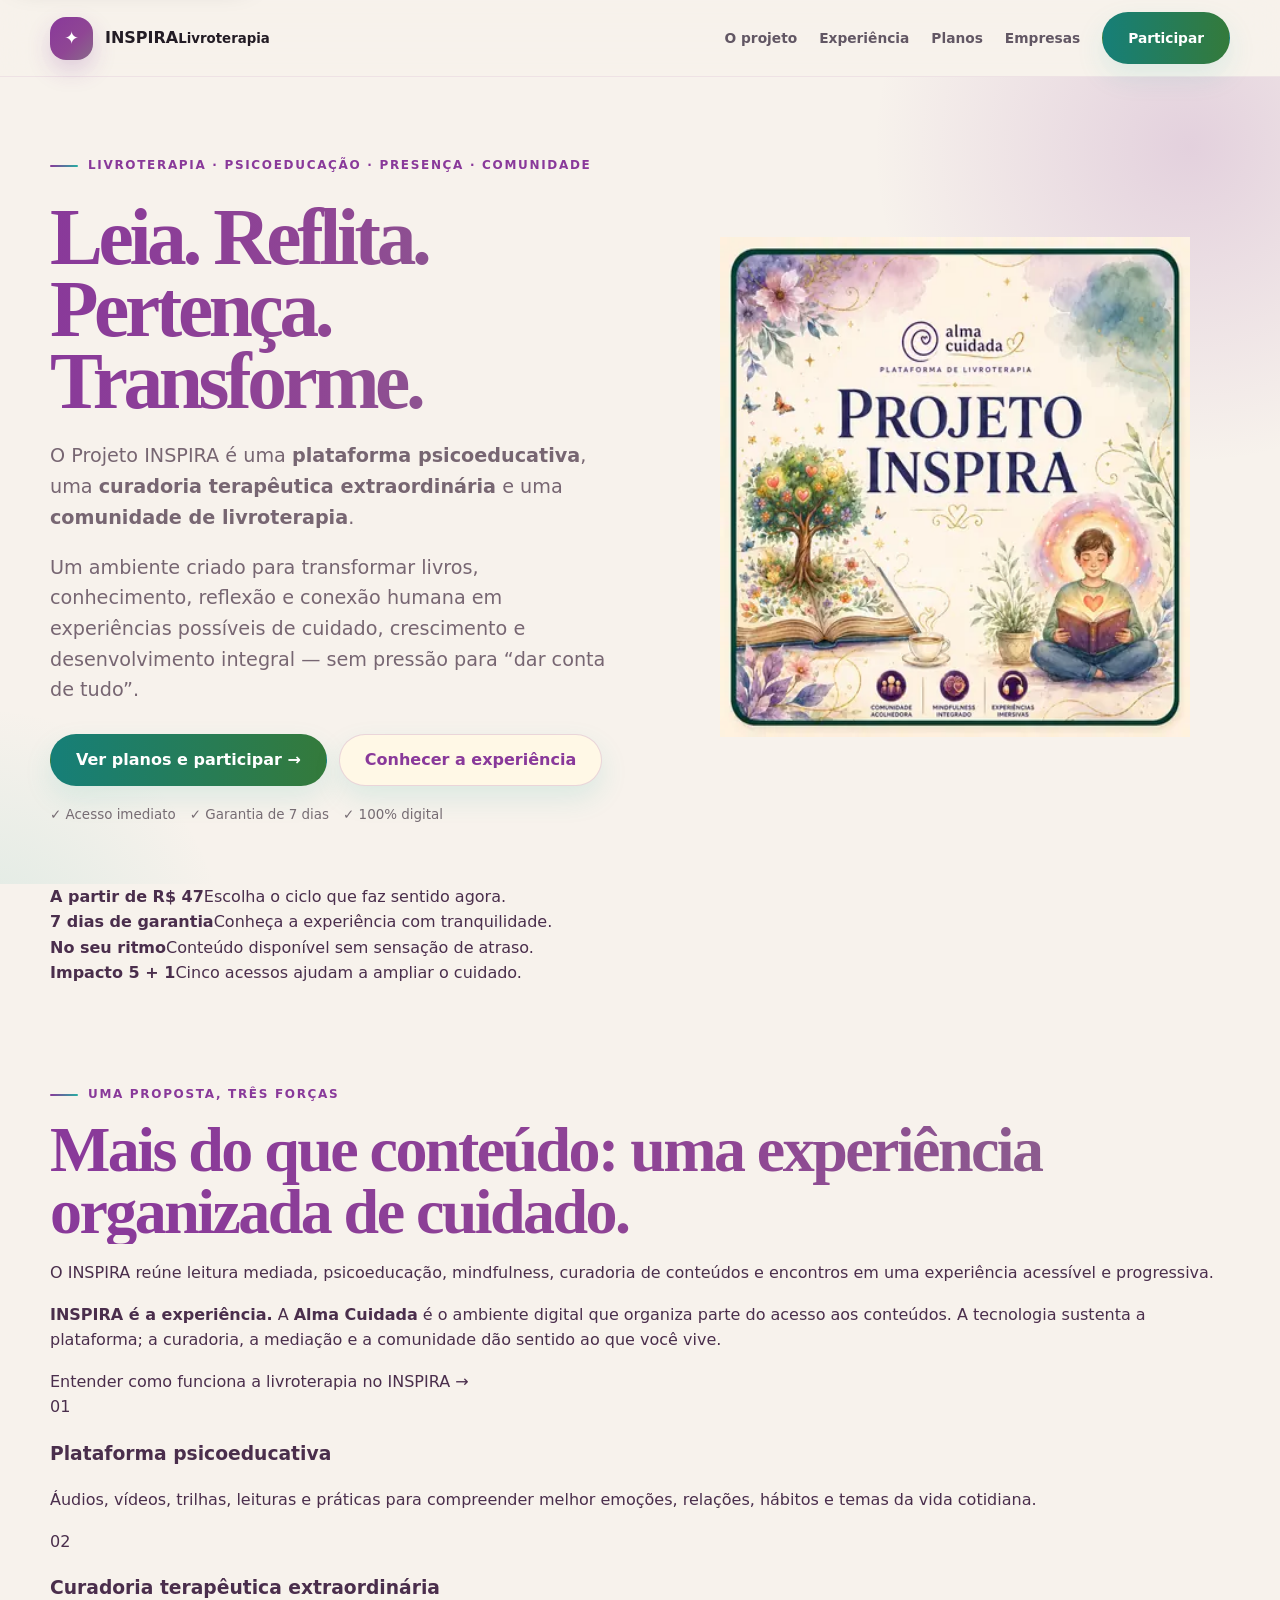
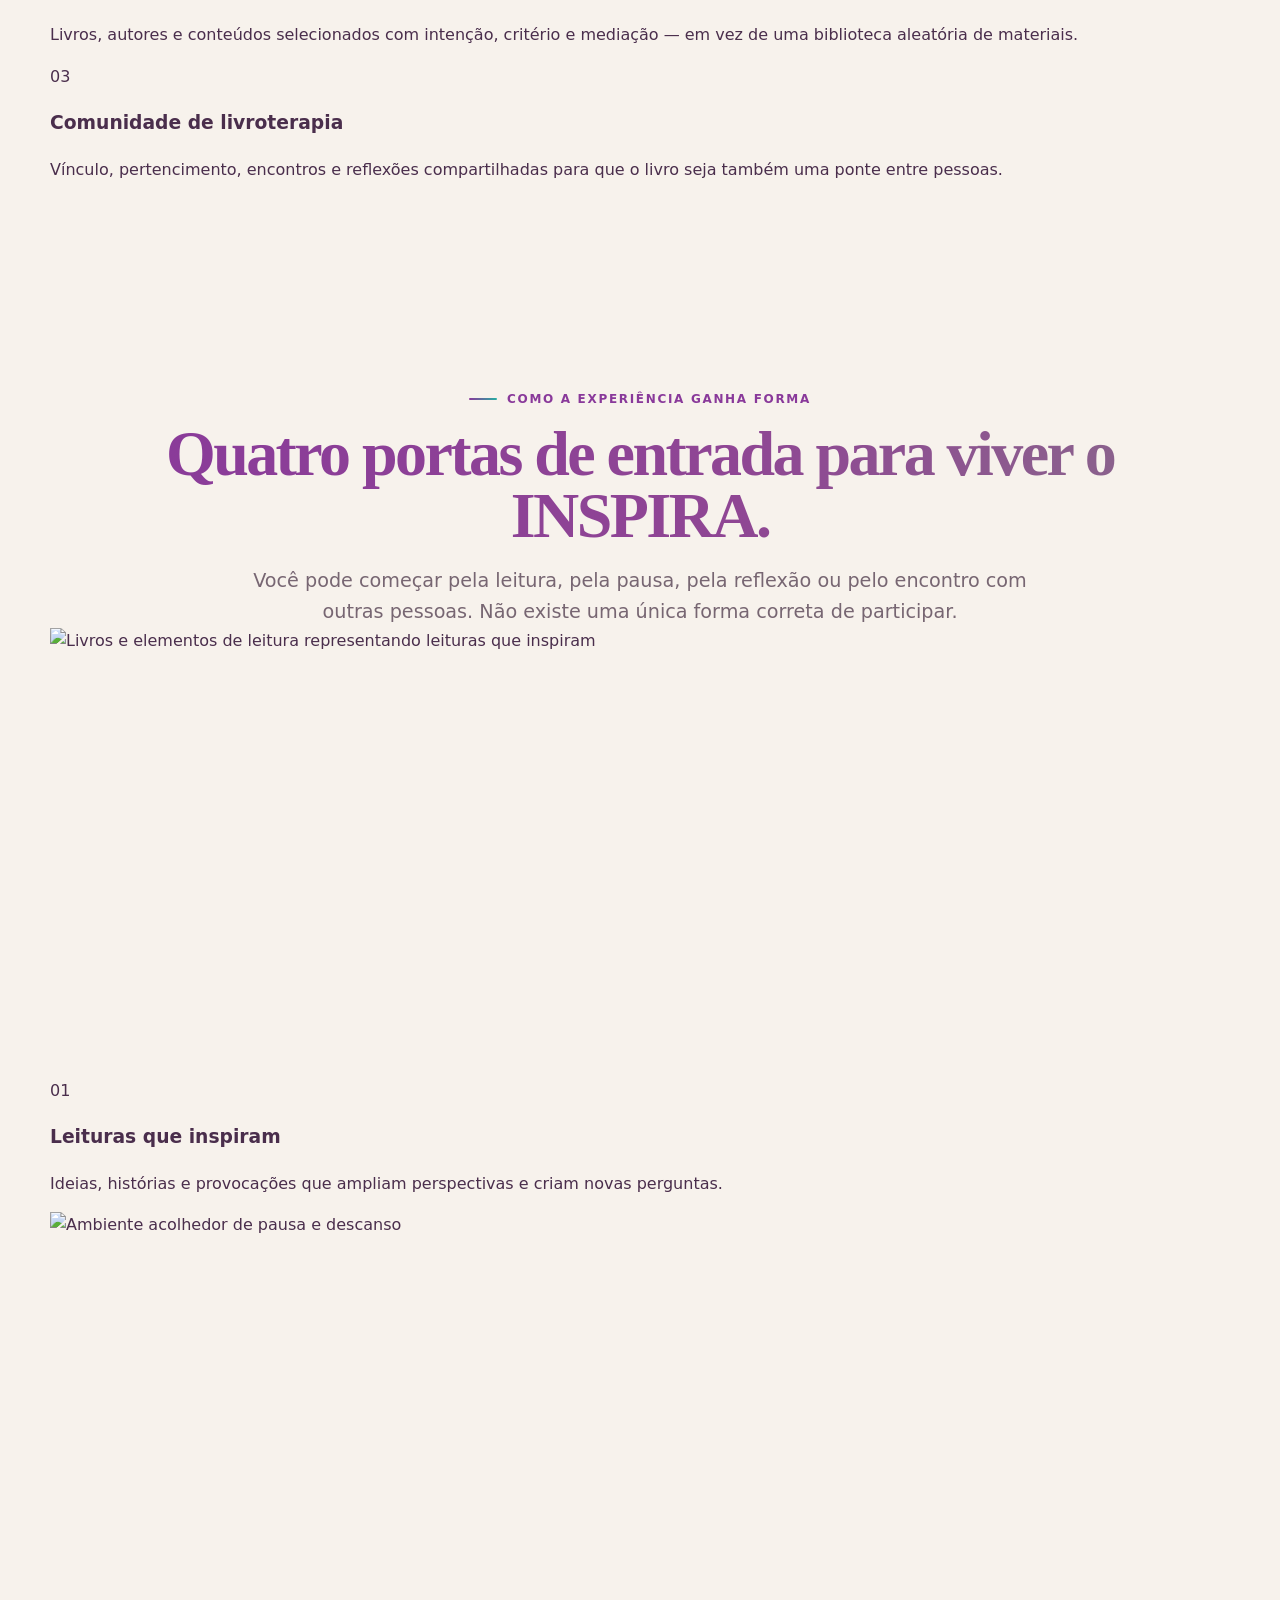
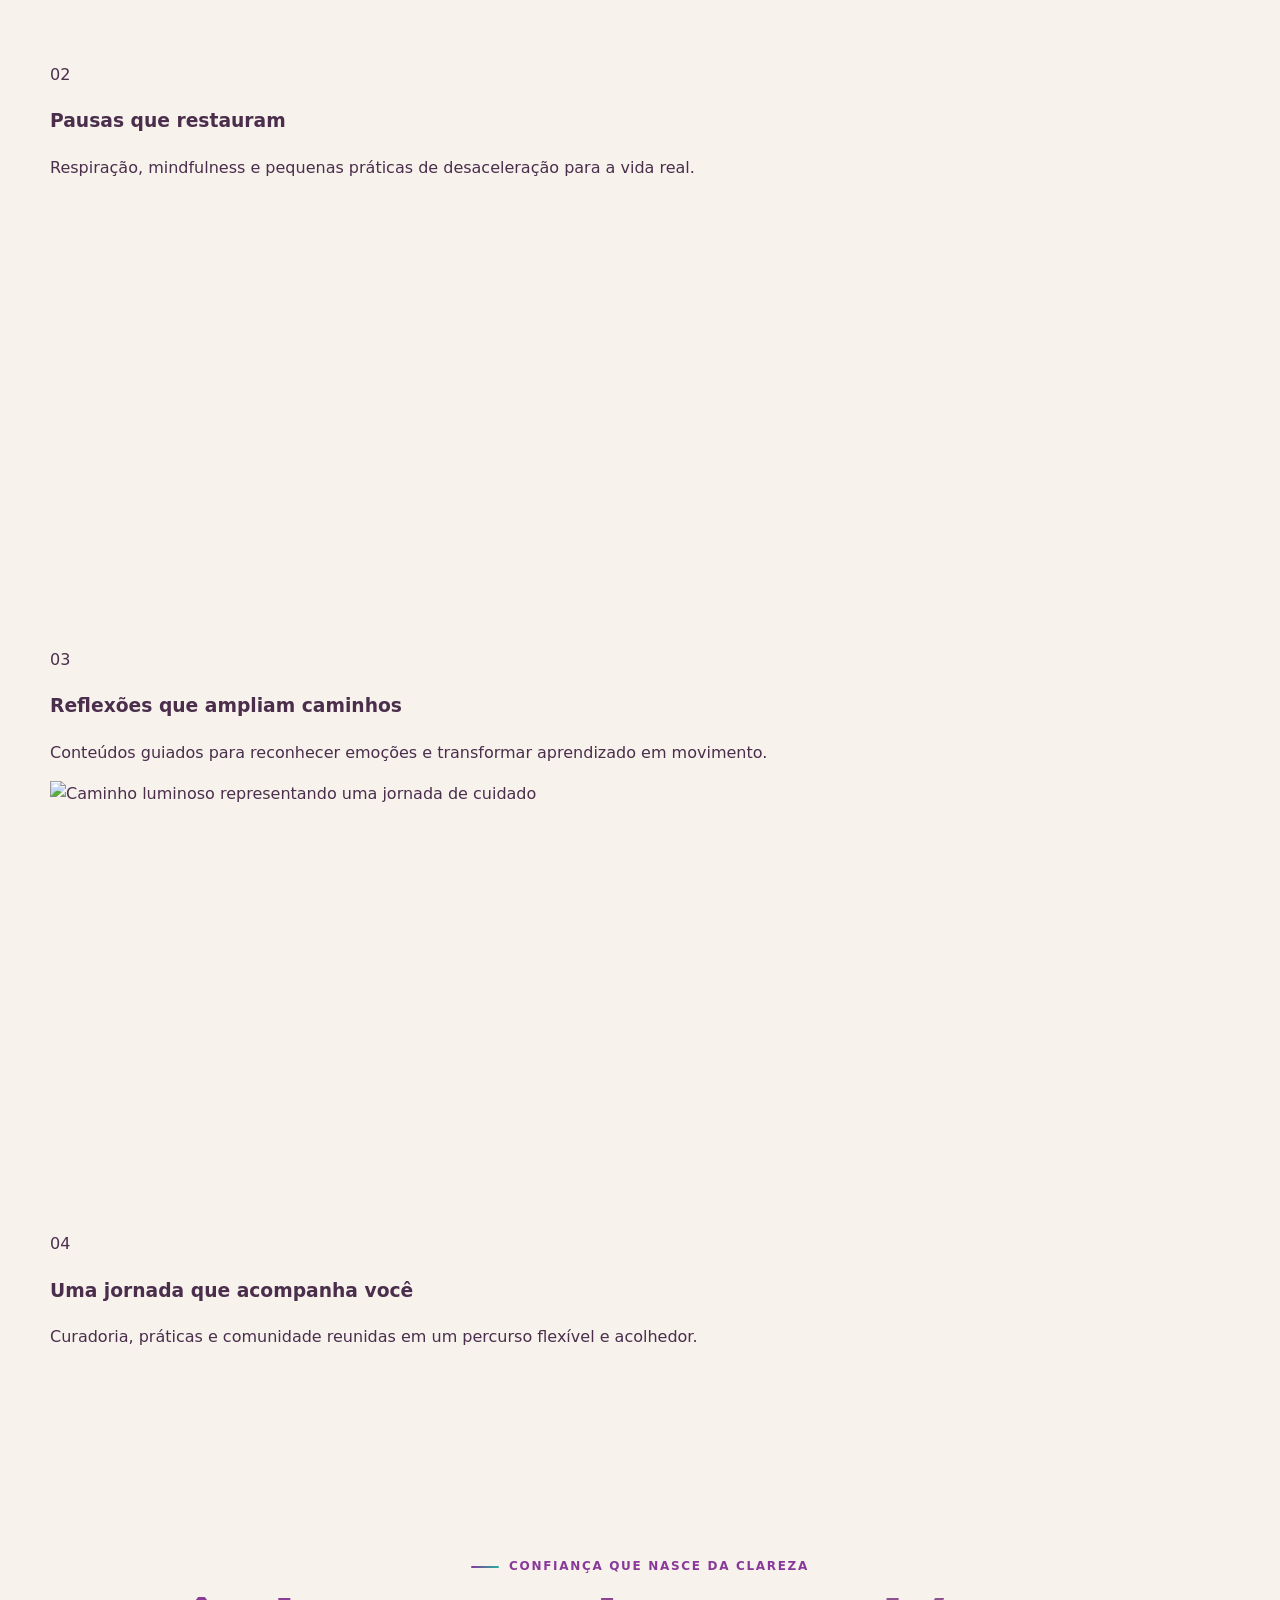
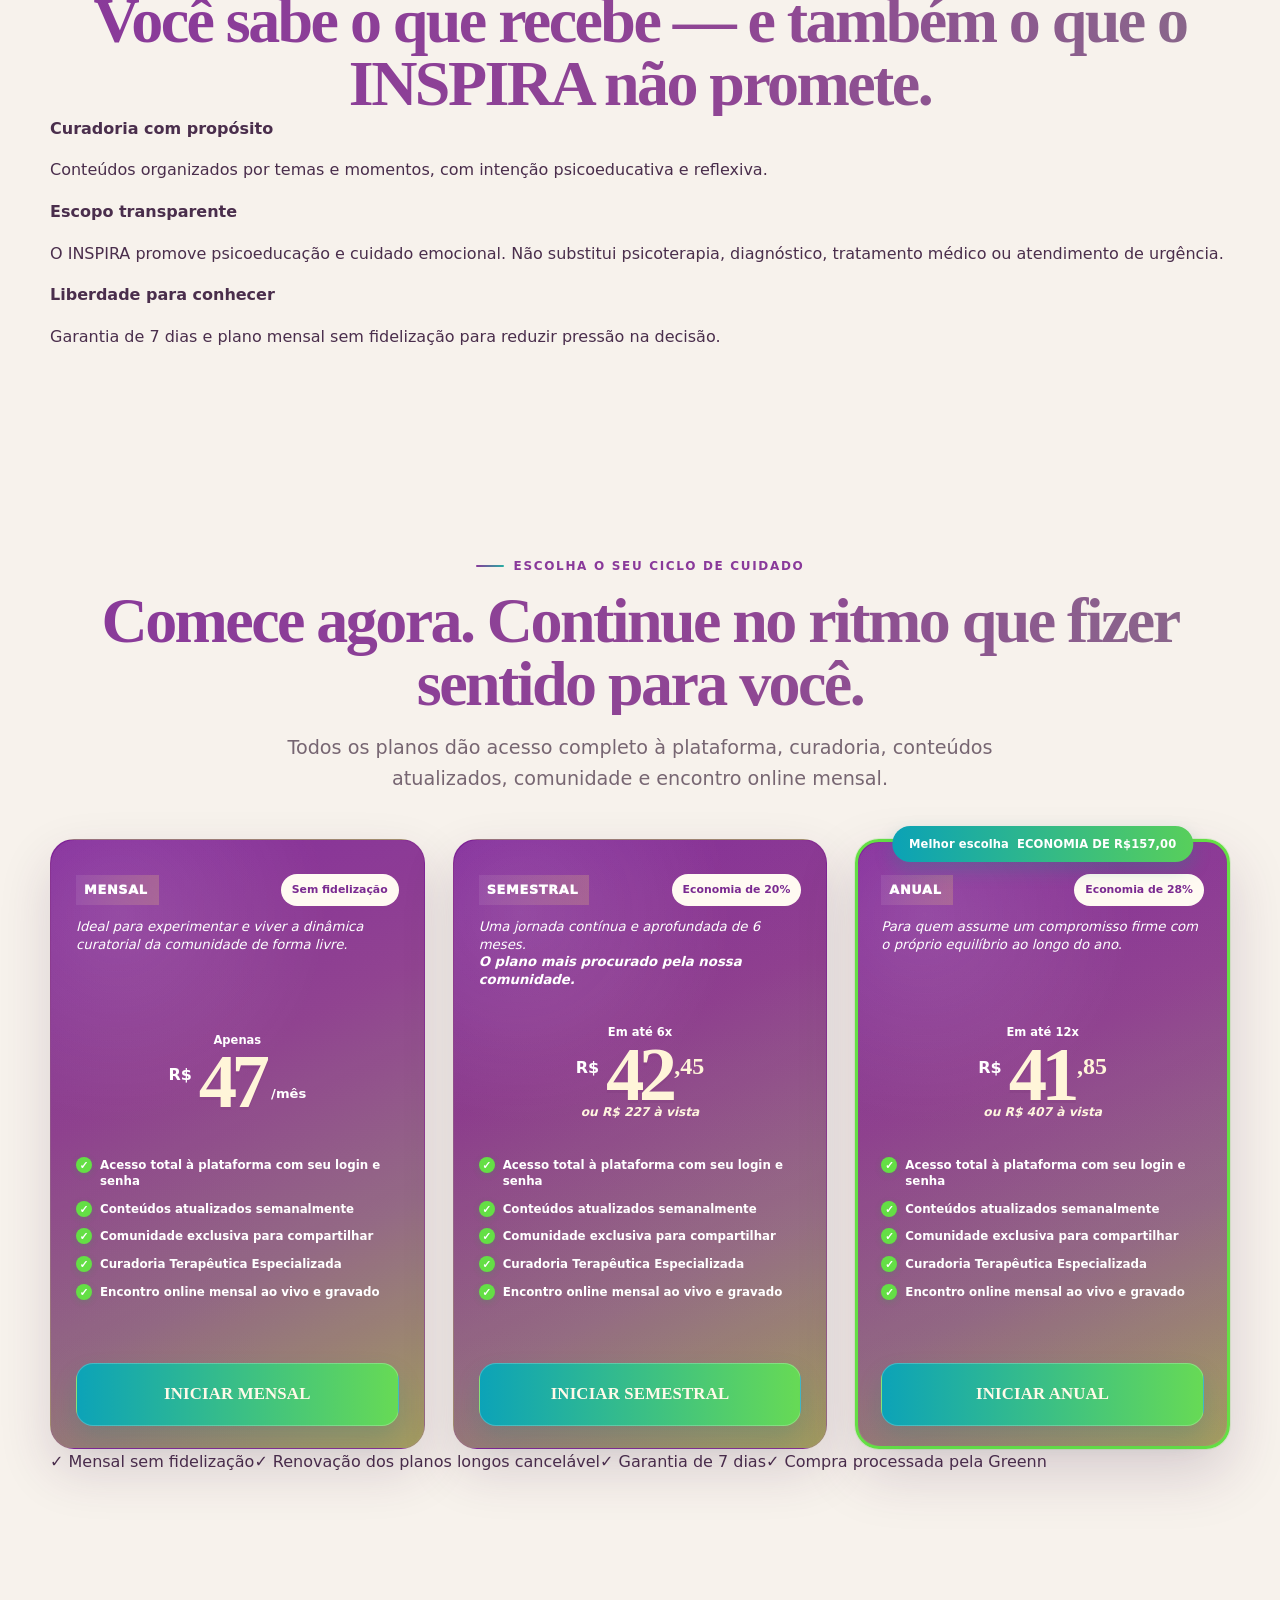
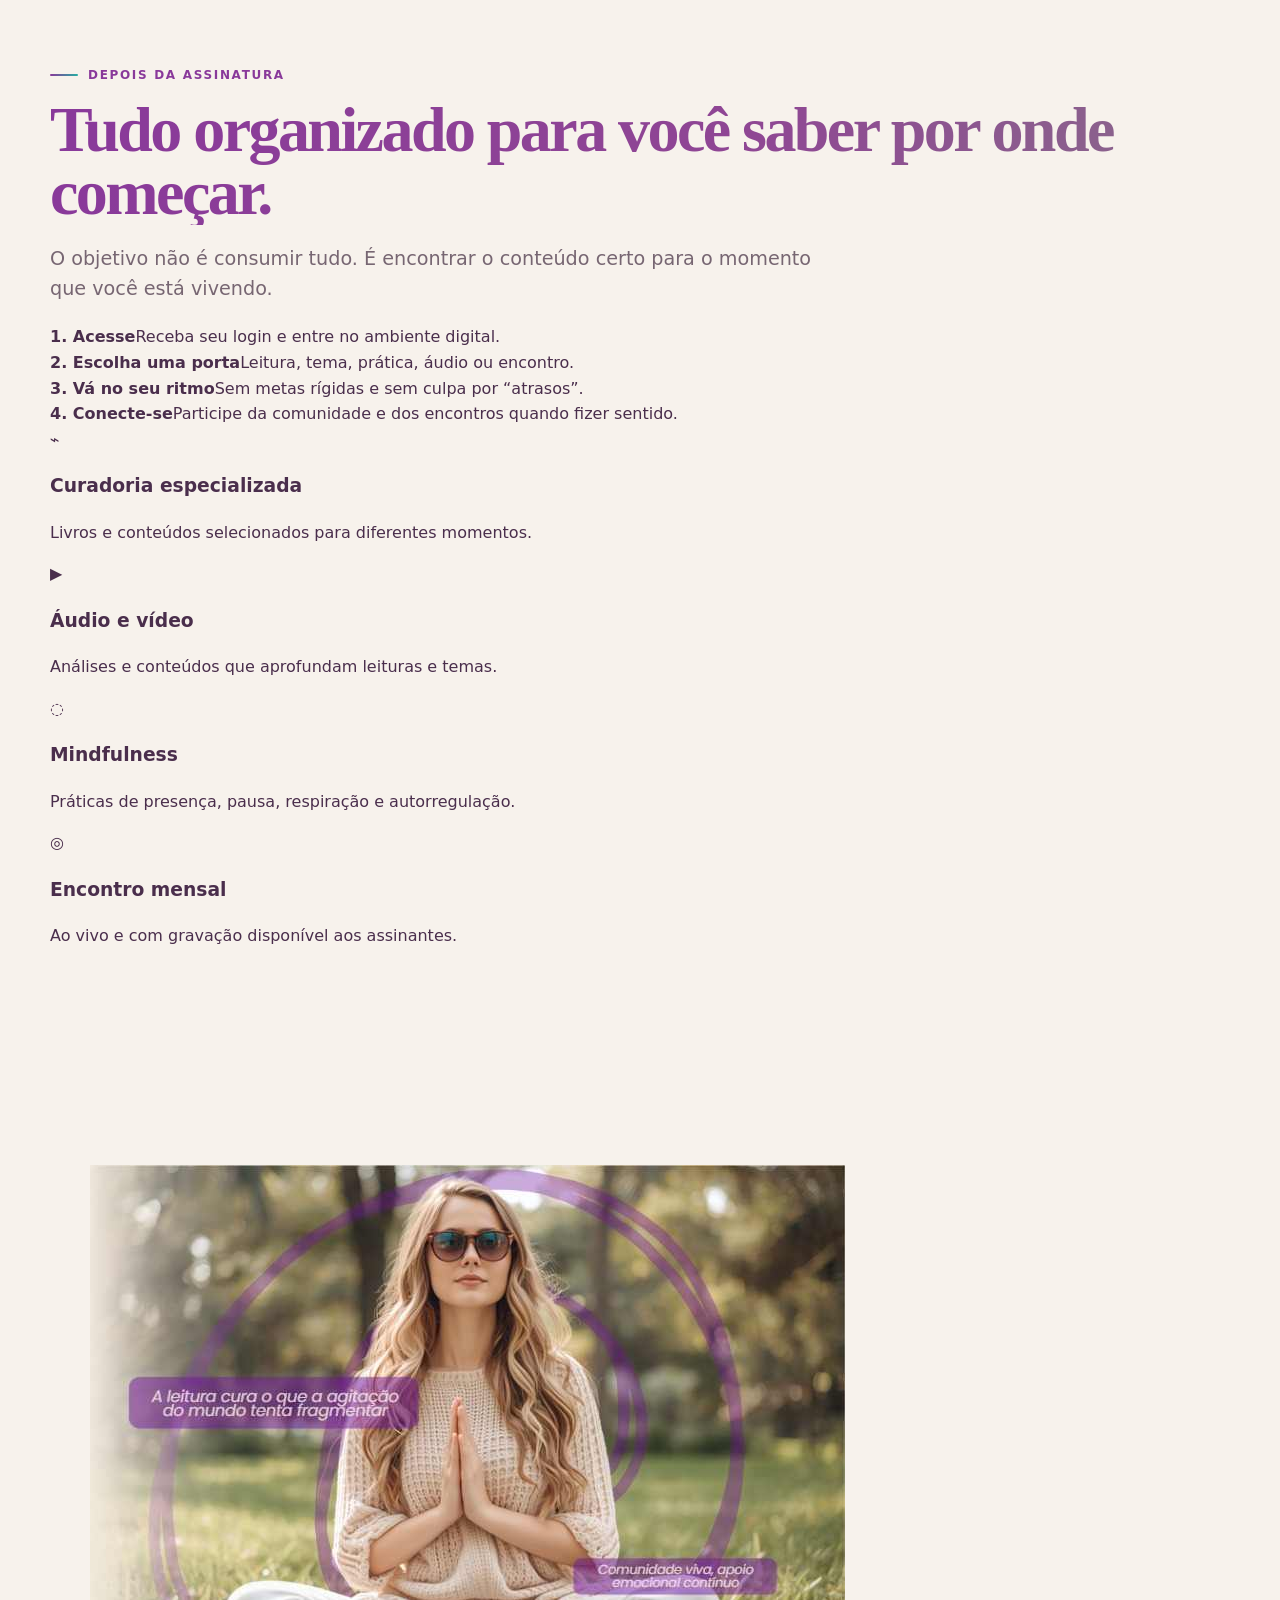
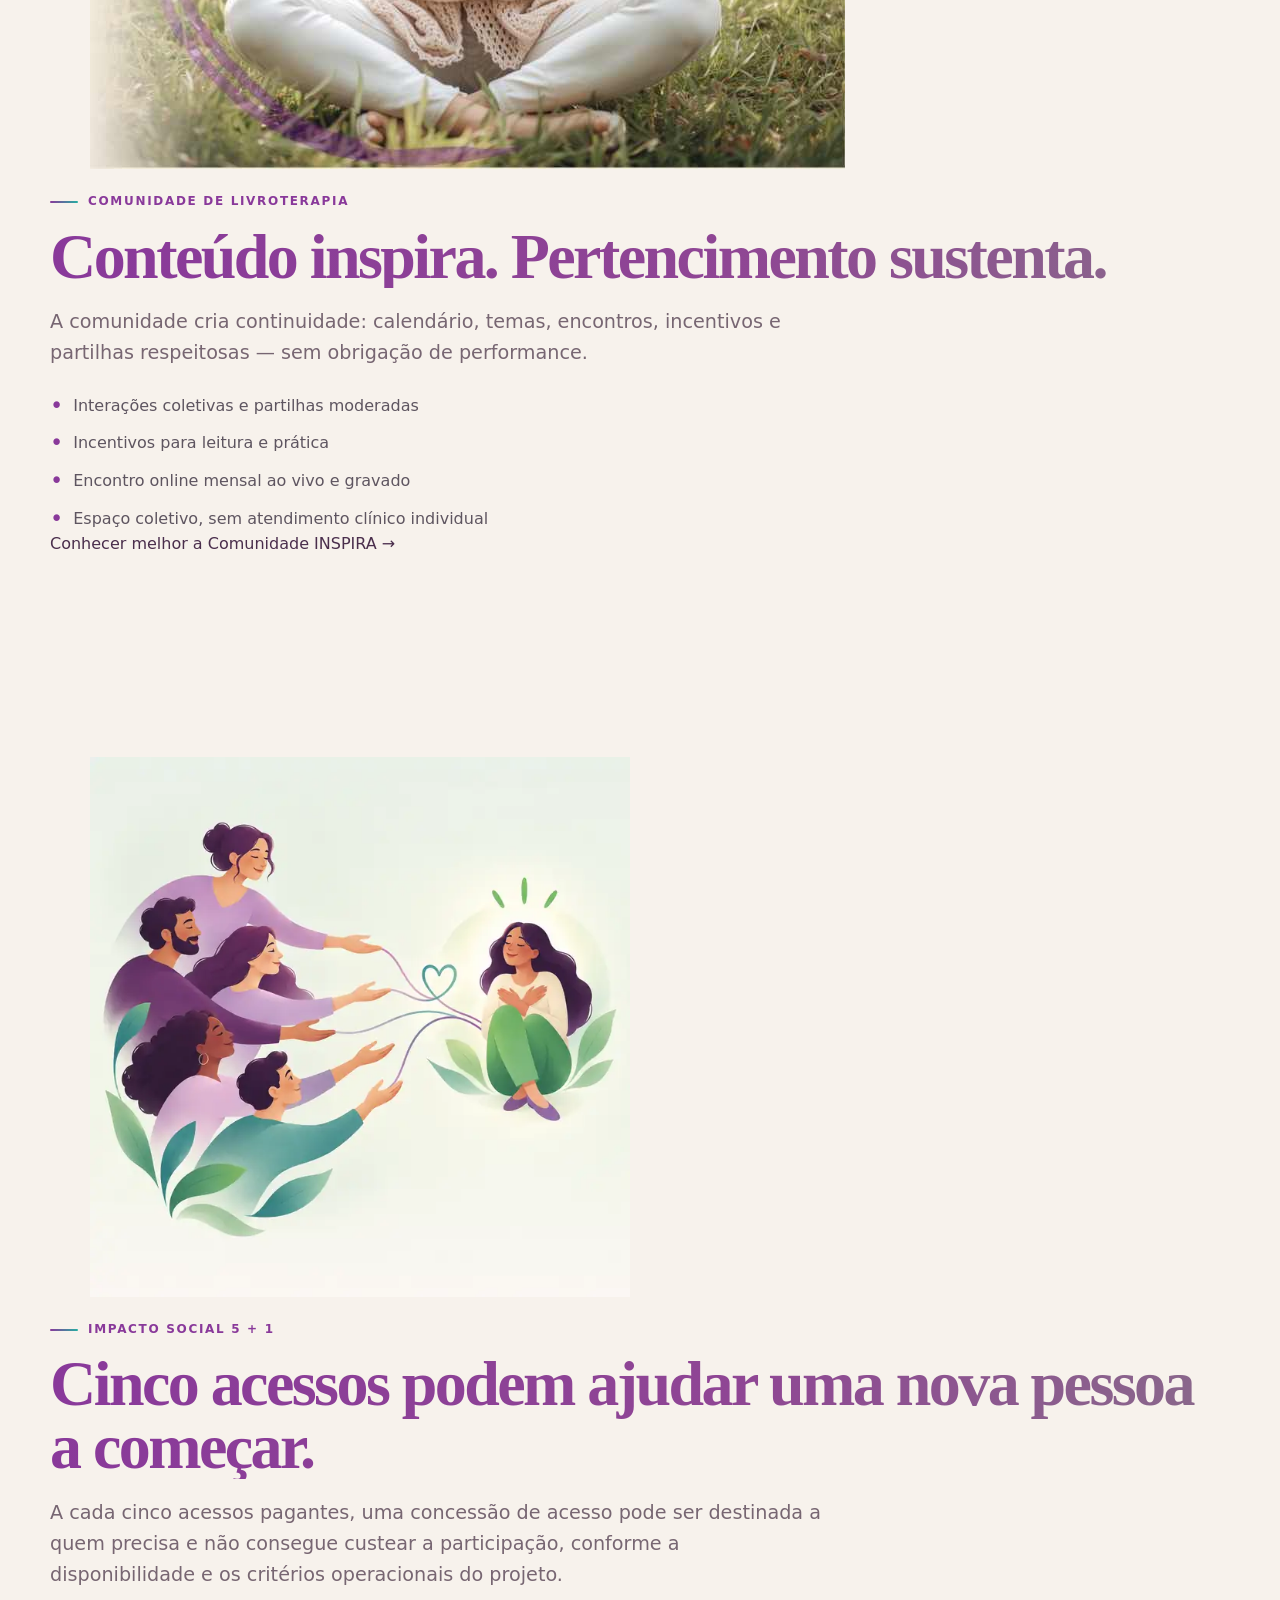
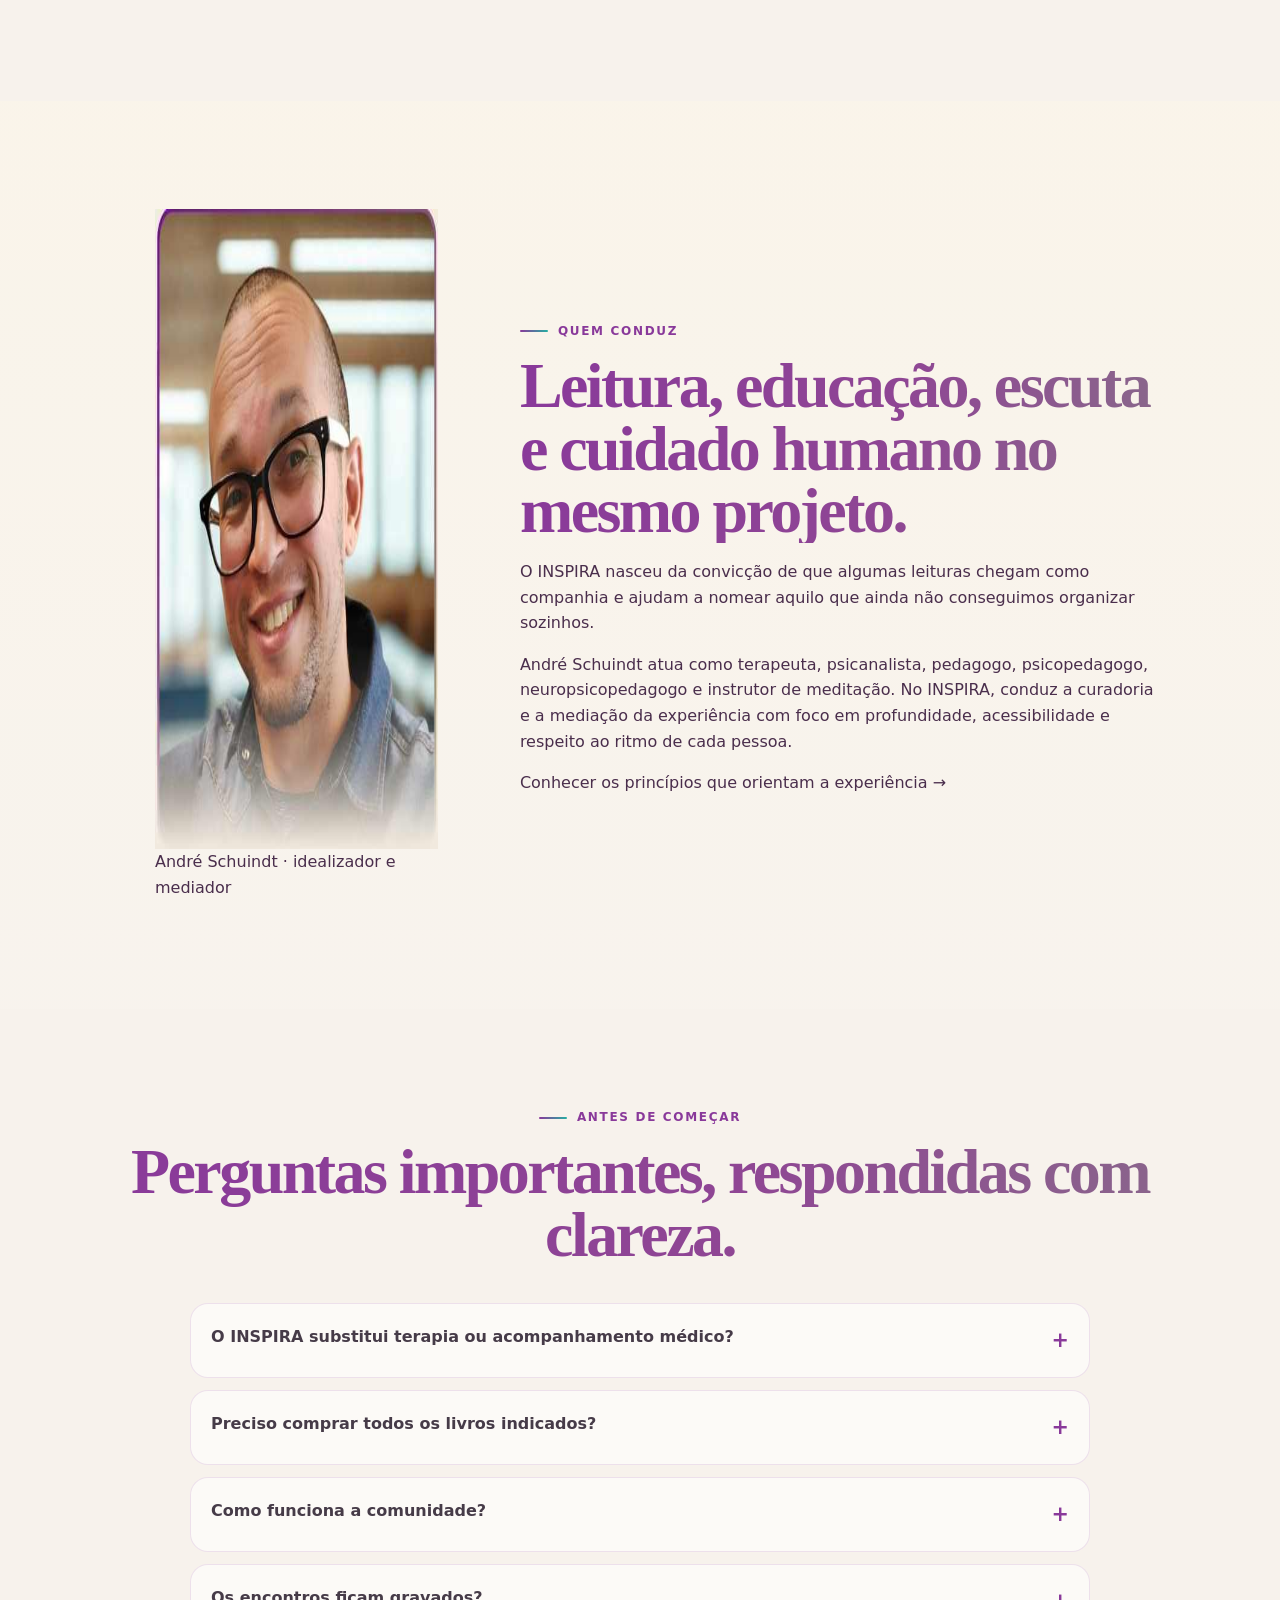
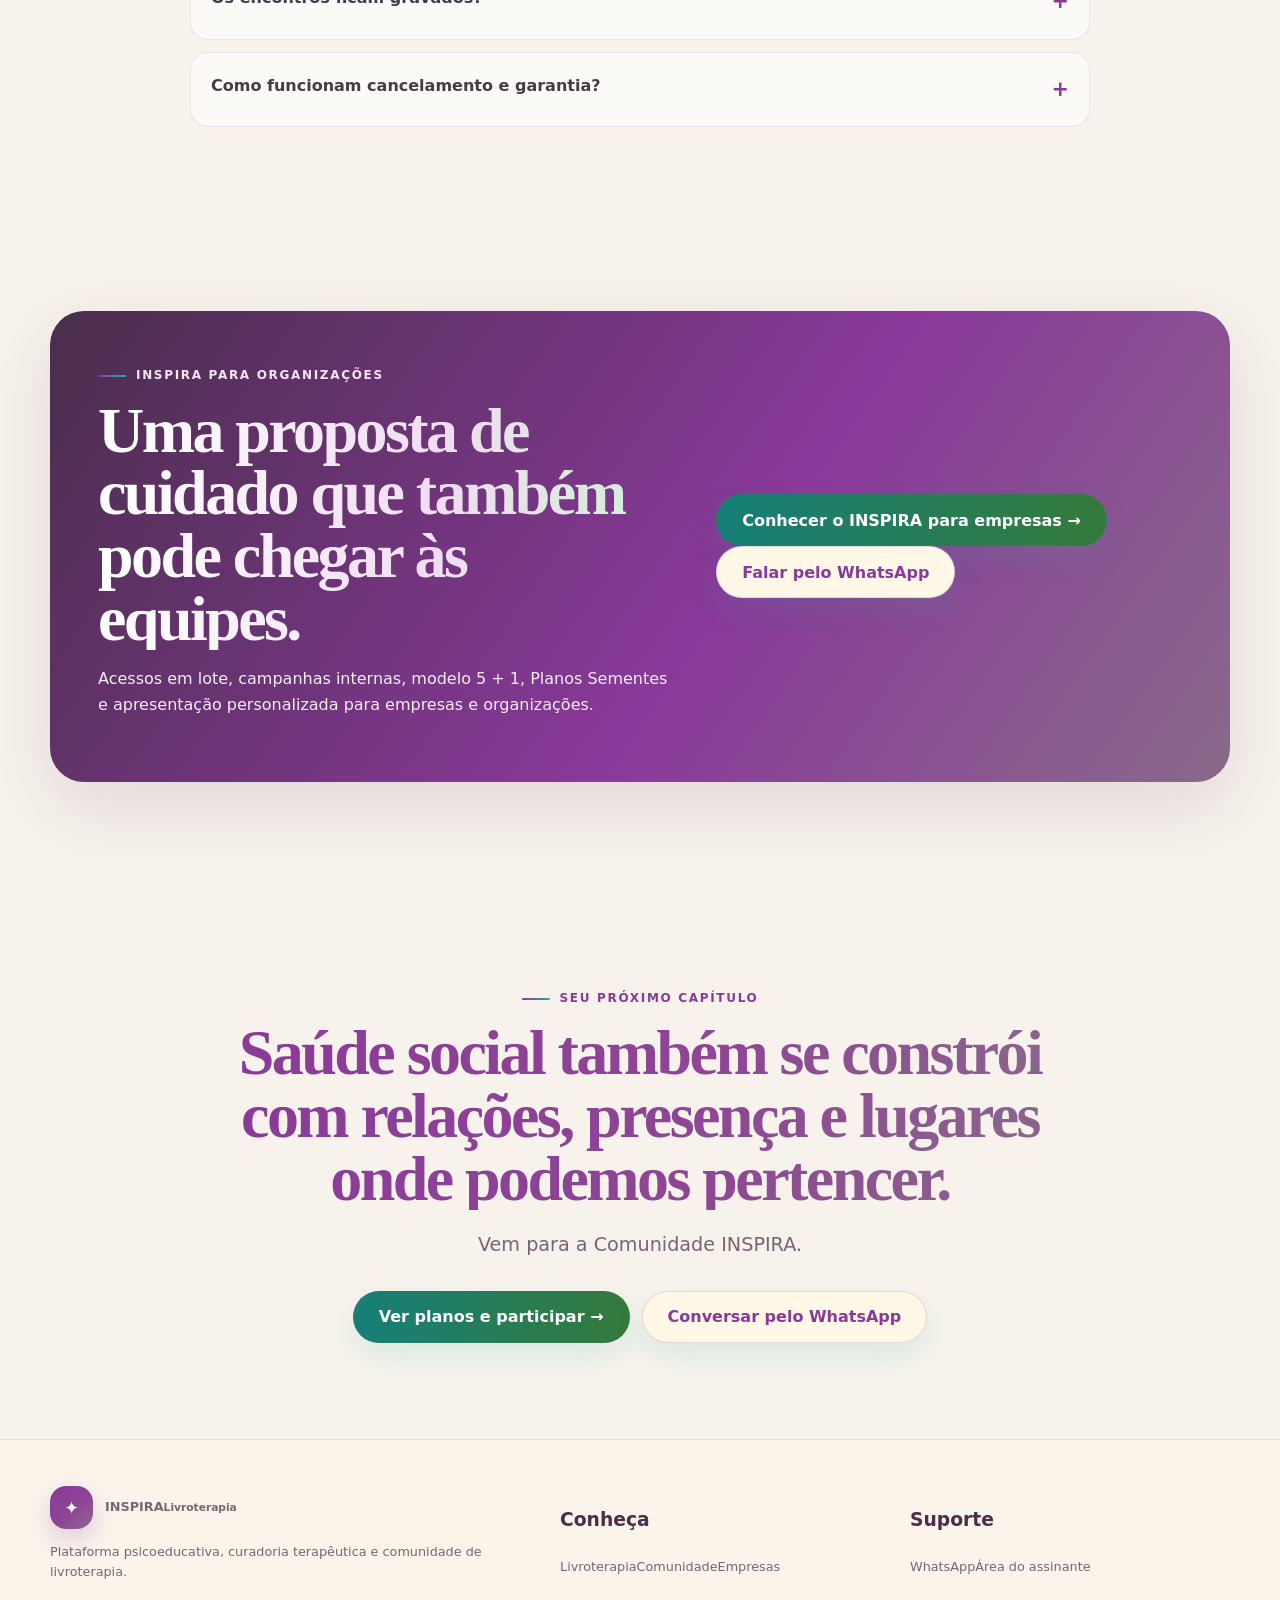
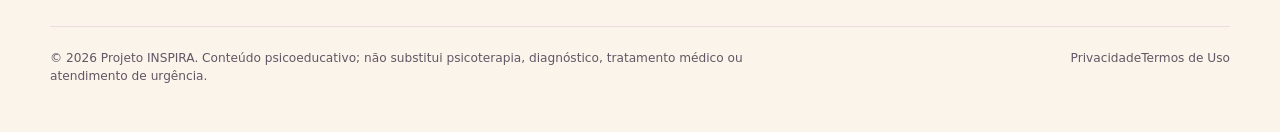
==== commit f4a1c058: "INSPIRA 5.0: refatora home, posicionamento, UX e conversão" ====
--- a/index.html
+++ b/index.html
@@ -5,47 +5,38 @@
   <meta name="viewport" content="width=device-width, initial-scale=1">
   <meta name="robots" content="index,follow,max-image-preview:large">
   <meta name="theme-color" content="#7A2A91">
-  <title>Projeto INSPIRA | Livroterapia, presença e comunidade</title>
-  <meta name="description" content="Projeto INSPIRA: uma jornada de livroterapia, psicoeducação, mindfulness, presença e comunidade para transformar leitura em cuidado possível no seu ritmo.">
+  <title>Projeto INSPIRA | Plataforma psicoeducativa e comunidade de livroterapia</title>
+  <meta name="description" content="INSPIRA é uma plataforma psicoeducativa, uma curadoria terapêutica extraordinária e uma comunidade de livroterapia para transformar leitura, reflexão e presença em cuidado possível.">
   <link rel="canonical" href="https://projetoinspira.vercel.app/">
-  <meta property="og:type" content="website">
-  <meta property="og:locale" content="pt_BR">
-  <meta property="og:site_name" content="Projeto INSPIRA">
-  <meta property="og:title" content="Projeto INSPIRA | Livroterapia, presença e comunidade">
-  <meta property="og:description" content="Uma jornada de livroterapia, presença e comunidade para transformar leitura em cuidado possível no seu ritmo.">
-  <meta property="og:url" content="https://projetoinspira.vercel.app/">
-  <meta property="og:image" content="https://projetoinspira.vercel.app/assets/comunidade-inspira-banner-1000.webp">
-  <meta property="og:image:width" content="1000">
-  <meta property="og:image:height" content="575">
-  <meta property="og:image:alt" content="Comunidade INSPIRA">
-  <meta name="twitter:card" content="summary_large_image">
-  <meta name="twitter:title" content="Projeto INSPIRA | Livroterapia, presença e comunidade">
-  <meta name="twitter:description" content="Leitura mediada, presença e comunidade em uma jornada de cuidado possível no seu ritmo.">
-  <meta name="twitter:image" content="https://projetoinspira.vercel.app/assets/comunidade-inspira-banner-1000.webp">
-  <link rel="icon" href="/favicon.svg" type="image/svg+xml">
-  <link rel="apple-touch-icon" href="/assets/projeto-inspira-hero-square.webp">
-  <link rel="preload" as="image" href="/assets/projeto-inspira-hero-square.webp" fetchpriority="high">
-  <link rel="stylesheet" href="/inspira-v2-1.css?v=35">
-  <script>window.va = window.va || function(){(window.vaq=window.vaq||[]).push(arguments);};</script>
-  <script defer src="/_vercel/insights/script.js"></script>
-  <script type="application/ld+json">{"@context":"https://schema.org","@graph":[{"@type":"WebSite","@id":"https://projetoinspira.vercel.app/#website","url":"https://projetoinspira.vercel.app/","name":"Projeto INSPIRA","inLanguage":"pt-BR"},{"@type":"Organization","@id":"https://projetoinspira.vercel.app/#organization","name":"Projeto INSPIRA","url":"https://projetoinspira.vercel.app/","founder":{"@type":"Person","name":"André Schuindt"}},{"@type":"Service","@id":"https://projetoinspira.vercel.app/#service","name":"INSPIRA LIVROTERAPIA","provider":{"@id":"https://projetoinspira.vercel.app/#organization"},"areaServed":{"@type":"Country","name":"Brasil"},"description":"Jornada de leitura mediada, psicoeducação, mindfulness, conteúdos guiados, encontros e comunidade.","offers":[{"@type":"Offer","name":"Plano mensal","priceCurrency":"BRL","price":"47.00","url":"https://payfast.greenn.com.br/redirect/272524"},{"@type":"Offer","name":"Plano semestral à vista","priceCurrency":"BRL","price":"227.00","url":"https://payfast.greenn.com.br/redirect/272527"},{"@type":"Offer","name":"Plano anual à vista","priceCurrency":"BRL","price":"407.00","url":"https://payfast.greenn.com.br/redirect/272528"}]}]}</script>
+  <meta property="og:type" content="website"><meta property="og:locale" content="pt_BR"><meta property="og:site_name" content="Projeto INSPIRA">
+  <meta property="og:title" content="Projeto INSPIRA | Plataforma psicoeducativa e comunidade de livroterapia">
+  <meta property="og:description" content="Plataforma psicoeducativa, curadoria terapêutica extraordinária e comunidade de livroterapia.">
+  <meta property="og:url" content="https://projetoinspira.vercel.app/"><meta property="og:image" content="https://projetoinspira.vercel.app/assets/comunidade-inspira-banner-1000.webp">
+  <meta property="og:image:width" content="1000"><meta property="og:image:height" content="575"><meta property="og:image:alt" content="Comunidade INSPIRA">
+  <meta name="twitter:card" content="summary_large_image"><meta name="twitter:title" content="Projeto INSPIRA | Livroterapia, psicoeducação e comunidade"><meta name="twitter:description" content="Leia, reflita, pratique e pertença: uma experiência de cuidado no seu ritmo."><meta name="twitter:image" content="https://projetoinspira.vercel.app/assets/comunidade-inspira-banner-1000.webp">
+  <link rel="icon" href="/favicon.svg" type="image/svg+xml"><link rel="apple-touch-icon" href="/assets/projeto-inspira-hero-square.webp"><link rel="preload" as="image" href="/assets/projeto-inspira-hero-square.webp" fetchpriority="high">
+  <link rel="stylesheet" href="/inspira-v2-1.css?v=500"><script defer src="/_vercel/insights/script.js"></script>
+  <script type="application/ld+json">{"@context":"https://schema.org","@graph":[{"@type":"WebSite","@id":"https://projetoinspira.vercel.app/#website","url":"https://projetoinspira.vercel.app/","name":"Projeto INSPIRA","inLanguage":"pt-BR"},{"@type":"Organization","@id":"https://projetoinspira.vercel.app/#organization","name":"Projeto INSPIRA","url":"https://projetoinspira.vercel.app/","founder":{"@type":"Person","name":"André Schuindt"}},{"@type":"Service","@id":"https://projetoinspira.vercel.app/#service","name":"Projeto INSPIRA","provider":{"@id":"https://projetoinspira.vercel.app/#organization"},"areaServed":{"@type":"Country","name":"Brasil"},"description":"Plataforma psicoeducativa, curadoria terapêutica e comunidade de livroterapia com leitura mediada, práticas de presença, conteúdos guiados e encontros.","offers":[{"@type":"Offer","name":"Plano mensal","priceCurrency":"BRL","price":"47.00","url":"https://payfast.greenn.com.br/redirect/272524"},{"@type":"Offer","name":"Plano semestral à vista","priceCurrency":"BRL","price":"227.00","url":"https://payfast.greenn.com.br/redirect/272527"},{"@type":"Offer","name":"Plano anual à vista","priceCurrency":"BRL","price":"407.00","url":"https://payfast.greenn.com.br/redirect/272528"}]}]}</script>
+  <meta name="inspira-release" content="5.0"><meta name="inspira-build" content="5.0.0">
 </head>
-<body id="topo"><a class="skip-link" href="#conteudo-principal">Pular para o conteúdo</a>
-<header><div class="container nav"><a class="brand" href="#topo"><span class="mark">✦</span><span class="brandcopy"><strong>INSPIRA</strong><small>Livroterapia</small></span></a><nav class="navlinks" id="navlinks" aria-label="Navegação principal"><a href="#projeto">O projeto</a><a href="#plataforma">Por dentro</a><a href="#beneficios">Benefícios</a><a href="#planos">Planos</a><a href="#empresas">Empresas</a><a class="btn btn-primary" href="#planos" data-event="header_planos">Ver planos</a></nav><button class="menu" id="menu" aria-label="Abrir menu" aria-expanded="false" aria-controls="navlinks">☰</button></div></header>
+<body id="topo">
+<a class="skip-link" href="#conteudo-principal">Pular para o conteúdo</a>
+<header class="site-header"><div class="container nav"><a class="brand" href="#topo" aria-label="Projeto INSPIRA - início"><span class="mark">✦</span><span><strong>INSPIRA</strong><small>Livroterapia</small></span></a><nav class="navlinks" id="navlinks" aria-label="Navegação principal"><a href="#projeto">O projeto</a><a href="#experiencia">Experiência</a><a href="#planos">Planos</a><a href="/empresas">Empresas</a><a class="btn btn-primary compact" href="#planos" data-event="header_planos">Participar</a></nav><button class="menu" id="menu" aria-label="Abrir menu" aria-expanded="false" aria-controls="navlinks">☰</button></div></header>
 <main id="conteudo-principal">
-<section class="hero"><div class="container hero-grid"><div class="hero-copy reveal"><span class="badge">Livroterapia · psicoeducação · presença · comunidade</span><h1>Uma boa leitura pode ser terapia para a alma.</h1><p class="lead">Uma jornada de leitura mediada que ajuda você a transformar livros em pausas, reflexões e práticas possíveis — com conteúdos guiados, encontros e uma comunidade que respeita o seu ritmo.</p><div class="actions"><a class="btn btn-primary" href="#planos" data-event="hero_planos">Ver planos e participar →</a><a class="btn btn-ghost" href="#como-funciona" data-event="hero_como_funciona">Entender como funciona</a></div><div class="hero-note"><span><i class="tick">✓</i>Acesso imediato</span><span><i class="tick">✓</i>Garantia de 7 dias</span><span><i class="tick">✓</i>100% digital</span></div></div><div class="reveal" style="display:flex;align-items:center;justify-content:center;width:100%;padding:10px 0;"><img src="/assets/projeto-inspira-hero-square.webp" width="400" height="400" alt="Projeto INSPIRA" decoding="async" style="width:min(100%,500px);aspect-ratio:1/1;object-fit:cover;height:auto;border-radius:32px;box-shadow:0 28px 70px rgba(68,33,69,.16);" fetchpriority="high"></div></div></section>
-<section class="trust section-sm"><div class="container trustbox reveal"><div class="trustitem"><b>A partir de R$ 47</b><span>Escolha o ciclo de cuidado que faz sentido agora.</span></div><div class="trustitem"><b>7 dias de garantia</b><span>Tempo para conhecer a experiência com tranquilidade.</span></div><div class="trustitem"><b>Jornada digital</b><span>Leia, escute, assista e pratique onde estiver.</span></div><div class="trustitem"><b>Impacto 5 + 1</b><span>Cinco acessos pagos ajudam a ampliar o cuidado.</span></div></div></section>
-<section class="section" id="projeto"><div class="container story-grid"><div class="card story-note reveal"><span class="eyebrow">O que é o INSPIRA</span><p>Um itinerário de cuidado que começa na leitura e continua na vida.</p></div><div class="story-copy reveal"><p>O INSPIRA LIVROTERAPIA reúne curadoria literária, leitura mediada, conteúdos psicoeducativos, mindfulness e encontros em grupo em uma experiência acessível e progressiva.</p><p>A proposta não é “ler mais” por obrigação. É criar um encontro mais atento com aquilo que você lê — e perceber como uma ideia, uma história ou uma pergunta pode atravessar o cotidiano de forma prática e humana.</p><p>Você não precisa acompanhar tudo, nem estar “em dia”. O conteúdo fica disponível para que a jornada se adapte à vida real.</p><div class="mini-quote">“Aqui, o livro não é um fim. Ele é uma porta: para refletir, nomear o que sentimos, ampliar perspectivas e criar novos movimentos.”</div></div></div></section>
-<section class="section brandbridge" id="ecossistema"><div class="container center ecosystem-head reveal"><span class="eyebrow">Um ecossistema, duas funções</span><h2 class="title sm">INSPIRA + Alma Cuidada: entenda como tudo se conecta.</h2><p class="lead">O INSPIRA conduz a experiência. A Alma Cuidada organiza o ambiente digital onde boa parte dessa jornada acontece.</p></div><div class="container ecosystem-layout"><div class="ecosystem-visual reveal"><div class="ecosystem-art"><img id="ecosystem-devices-image" src="/assets/inspira-ecossistema-devices-correct.webp" width="600" height="450" alt="Notebook com os conteúdos da Plataforma Alma Cuidada e celular com a tela de acesso do assinante" loading="lazy" decoding="async"></div><div class="ecosystem-art-note"><i></i><span>Uma mesma experiência, acessível pelo celular e pelo computador.</span></div></div><div class="bridge-stack"><article class="bridge-card reveal"><span class="badge">A jornada</span><h3>INSPIRA LIVROTERAPIA</h3><p>É a metodologia que dá sentido ao caminho: leitura mediada, curadoria, trilhas, práticas de presença, encontros e vínculo ao longo do ciclo de cuidado.</p><span class="micro">✦</span></article><div class="ecosystem-flow reveal"><span><strong>INSPIRA</strong><br>orienta a jornada</span><span class="arrow">→</span><span><strong>Alma Cuidada</strong><br>organiza o acesso</span></div><article class="bridge-card platform-card reveal"><span class="badge">A plataforma</span><h3>Alma Cuidada</h3><p>É o ambiente digital em que você encontra conteúdos, áudios, vídeos, livros narrados, práticas, materiais reflexivos e as trilhas que acompanham a experiência.</p><span class="micro">◌</span></article></div></div><div class="container connector reveal">A tecnologia sustenta o acesso. A curadoria e a mediação dão sentido à experiência.</div></section>
-<section class="section audience" id="paraquem"><div class="container center reveal benefits-head"><span class="eyebrow">Benefícios da Comunidade INSPIRA</span><h2 class="benefits-title">Três benefícios para você que faz parte da Comunidade INSPIRA.</h2><p class="benefits-lead">Mais do que acesso, você recebe cuidado contínuo, direção terapêutica e uma comunidade que caminha com você.</p></div><div class="container benefits-grid"><article class="benefit-card reveal"><div class="benefit-icon" aria-hidden="true">✦</div><span class="badge">Curadoria</span><h3>Conteúdos com direção</h3><p>Você recebe leituras, áudios, práticas e materiais selecionados com intencionalidade para apoiar seu processo de cuidado e reflexão.</p><a class="mini" href="#plataforma" data-event="beneficio_conteudos">Explorar meus conteúdos</a></article><article class="benefit-card reveal"><div class="benefit-icon" aria-hidden="true">♡</div><span class="badge">Comunidade</span><h3>Encontros que geram vínculo</h3><p>Participe de uma jornada acompanhada, com trocas significativas, encontros e a sensação de não caminhar sozinha(o).</p><a class="mini" href="#comunidade" data-event="beneficio_comunidade">Viver essa jornada em comunidade</a></article><article class="benefit-card reveal"><div class="benefit-icon" aria-hidden="true">↺</div><span class="badge">Continuidade</span><h3>Cuidado que permanece</h3><p>O conteúdo continua disponível para que você retome, aprofunde e integre os aprendizados no seu tempo.</p><a class="mini" href="#planos" data-event="beneficio_planos">Escolher meu ciclo</a></article></div></section>
-<section class="section platform" id="plataforma"><div class="container platform-grid"><div class="platform-copy reveal"><span class="eyebrow">Por dentro da experiência</span><h2 class="title sm">Veja uma parte do que você encontra dentro do INSPIRA.</h2><p class="lead">Menos promessa abstrata. Mais experiência concreta: uma plataforma organizada para você ler, escutar, assistir, refletir e praticar no seu próprio ritmo.</p><div class="actions"><a class="btn btn-primary" href="#agora" data-event="plataforma_conteudos">Ver formas de viver o INSPIRA</a><a class="btn btn-ghost" href="#planos" data-event="plataforma_planos">Quero participar</a></div><figure class="platform-v31-showcase"><img class="platform-v31-real" src="/assets/inspira-platform-v34.webp?v=34" width="900" height="675" alt="Amostra visual em alta qualidade dos programas e conteúdos da Plataforma Alma Cuidada" loading="lazy" decoding="async"><figcaption>Uma amostra real do ambiente digital. O catálogo é dinâmico e recebe novos conteúdos e atualizações ao longo da jornada.</figcaption></figure></div></div></section>
-<section class="section now" id="agora"></section>
-<section class="section community" id="comunidade"><div class="container community-grid"><div class="community-visual reveal"><img src="/assets/comunidade-inspira-banner-1000.webp" width="1000" height="575" alt="Comunidade INSPIRA" loading="lazy" decoding="async"></div><div class="reveal"><span class="eyebrow">Comunidade INSPIRA</span><h2 class="title sm">Cuidado também acontece quando você não precisa caminhar sozinho.</h2><p class="lead">Além dos conteúdos, você participa de uma comunidade criada para compartilhar reflexões, aprofundar leituras e sustentar pequenos movimentos de cuidado.</p><div class="actions"><a class="btn btn-primary" href="#planos">Quero fazer parte</a></div></div></div></section>
-<section class="section pricing" id="planos"><div class="container center reveal"><span class="eyebrow">Escolha o seu ciclo</span><h2 class="title sm">Um plano para cada momento da sua jornada.</h2><p class="lead">Comece pelo ciclo que combina com o seu ritmo atual. Todos incluem acesso à plataforma, curadoria, comunidade e encontros.</p></div><div class="container pricing-grid"><article class="price-card"><h3>Mensal</h3><p>Ideal para experimentar e viver a dinâmica da comunidade de forma livre.</p><a class="btn btn-primary" href="https://payfast.greenn.com.br/redirect/272524" target="_blank" rel="noopener">Começar agora</a></article><article class="price-card"><h3>Semestral</h3><p>Uma jornada contínua e aprofundada de seis meses.</p><a class="btn btn-primary" href="https://payfast.greenn.com.br/redirect/272527" target="_blank" rel="noopener">Escolher 6 meses</a></article><article class="price-card"><h3>Anual</h3><p>Para quem quer um ciclo completo de acompanhamento ao longo do ano.</p><a class="btn btn-primary" href="https://payfast.greenn.com.br/redirect/272528" target="_blank" rel="noopener">Escolher anual</a></article></div></section>
-<section class="section impact" id="impacto"><div class="container impact-grid"><div class="reveal"><img src="/assets/impacto-social-5mais1.svg?v=27" alt="Impacto social 5 mais 1" loading="lazy"></div><div class="reveal"><span class="eyebrow">Impacto social</span><h2 class="title sm">Quando uma pessoa cuida de si, outra também pode começar.</h2><p class="lead">A cada <strong>5 acessos pagantes</strong> ao INSPIRA, <strong>uma concessão de acesso é entregue a quem precisa</strong> e não consegue custear a participação.</p></div></div></section>
-<section class="section founder-section" id="andre"><div class="container founder-v31-grid"><div class="founder-v31-photo-card reveal"><img src="/assets/andre-schuindt.jpg" alt="André Schuindt" loading="lazy"><div class="founder-v31-caption">André Schuindt · idealizador e mediador</div></div><article class="founder-v31-card reveal"><span class="eyebrow">Quem conduz</span><h3>“Eu criei o INSPIRA porque acredito que algumas leituras chegam até nós como companhia.”</h3><p>O INSPIRA nasceu da união entre educação, escuta, leitura e cuidado humano.</p></article></div></section>
-<section class="section orgs" id="empresas"><div class="container"><span class="eyebrow">Para organizações</span><h2 class="title sm">Leve o INSPIRA para sua equipe, escola ou comunidade.</h2><p class="lead">Formatos para empresas, instituições de ensino, associações e projetos sociais.</p></div></section>
+<section class="hero"><div class="container hero-grid"><div class="hero-copy"><span class="eyebrow">Livroterapia · psicoeducação · presença · comunidade</span><h1>Leia. Reflita. Pertença. Transforme.</h1><p class="lead strong-lead">O Projeto INSPIRA é uma <strong>plataforma psicoeducativa</strong>, uma <strong>curadoria terapêutica extraordinária</strong> e uma <strong>comunidade de livroterapia</strong>.</p><p class="lead">Um ambiente criado para transformar livros, conhecimento, reflexão e conexão humana em experiências possíveis de cuidado, crescimento e desenvolvimento integral — sem pressão para “dar conta de tudo”.</p><div class="actions"><a class="btn btn-primary" href="#planos" data-event="hero_planos">Ver planos e participar →</a><a class="btn btn-ghost" href="#experiencia" data-event="hero_experiencia">Conhecer a experiência</a></div><div class="hero-note" aria-label="Informações essenciais"><span>✓ Acesso imediato</span><span>✓ Garantia de 7 dias</span><span>✓ 100% digital</span></div></div><figure class="hero-visual"><img src="/assets/projeto-inspira-hero-square.webp" width="500" height="500" alt="Identidade visual do Projeto INSPIRA" decoding="async" fetchpriority="high"></figure></div></section>
+<section class="trust-strip" aria-label="Informações de confiança"><div class="container trust-grid"><div><strong>A partir de R$ 47</strong><span>Escolha o ciclo que faz sentido agora.</span></div><div><strong>7 dias de garantia</strong><span>Conheça a experiência com tranquilidade.</span></div><div><strong>No seu ritmo</strong><span>Conteúdo disponível sem sensação de atraso.</span></div><div><strong>Impacto 5 + 1</strong><span>Cinco acessos ajudam a ampliar o cuidado.</span></div></div></section>
+<section class="section" id="projeto"><div class="container intro-grid"><div><span class="eyebrow">Uma proposta, três forças</span><h2 class="title">Mais do que conteúdo: uma experiência organizada de cuidado.</h2></div><div class="intro-copy"><p>O INSPIRA reúne leitura mediada, psicoeducação, mindfulness, curadoria de conteúdos e encontros em uma experiência acessível e progressiva.</p><p><strong>INSPIRA é a experiência.</strong> A <strong>Alma Cuidada</strong> é o ambiente digital que organiza parte do acesso aos conteúdos. A tecnologia sustenta a plataforma; a curadoria, a mediação e a comunidade dão sentido ao que você vive.</p><a class="text-link" href="/livroterapia">Entender como funciona a livroterapia no INSPIRA →</a></div></div><div class="container pillars"><article class="pillar"><span>01</span><h3>Plataforma psicoeducativa</h3><p>Áudios, vídeos, trilhas, leituras e práticas para compreender melhor emoções, relações, hábitos e temas da vida cotidiana.</p></article><article class="pillar"><span>02</span><h3>Curadoria terapêutica extraordinária</h3><p>Livros, autores e conteúdos selecionados com intenção, critério e mediação — em vez de uma biblioteca aleatória de materiais.</p></article><article class="pillar"><span>03</span><h3>Comunidade de livroterapia</h3><p>Vínculo, pertencimento, encontros e reflexões compartilhadas para que o livro seja também uma ponte entre pessoas.</p></article></div></section>
+<section class="section soft" id="experiencia"><div class="container center section-head"><span class="eyebrow">Como a experiência ganha forma</span><h2 class="title">Quatro portas de entrada para viver o INSPIRA.</h2><p class="lead">Você pode começar pela leitura, pela pausa, pela reflexão ou pelo encontro com outras pessoas. Não existe uma única forma correta de participar.</p></div><div class="container experience-grid"><article class="experience-card"><img src="/assets/inspira-card-leituras-v34.webp" width="600" height="450" alt="Livros e elementos de leitura representando leituras que inspiram" loading="lazy" decoding="async"><div><span>01</span><h3>Leituras que inspiram</h3><p>Ideias, histórias e provocações que ampliam perspectivas e criam novas perguntas.</p></div></article><article class="experience-card"><img src="/assets/inspira-card-pausas-v34.webp" width="600" height="450" alt="Ambiente acolhedor de pausa e descanso" loading="lazy" decoding="async"><div><span>02</span><h3>Pausas que restauram</h3><p>Respiração, mindfulness e pequenas práticas de desaceleração para a vida real.</p></div></article><article class="experience-card"><img src="/assets/inspira-card-reflexoes-v34.webp" width="600" height="450" alt="Caminhos e elementos de reflexão" loading="lazy" decoding="async"><div><span>03</span><h3>Reflexões que ampliam caminhos</h3><p>Conteúdos guiados para reconhecer emoções e transformar aprendizado em movimento.</p></div></article><article class="experience-card"><img src="/assets/inspira-card-jornada-v34.webp" width="600" height="450" alt="Caminho luminoso representando uma jornada de cuidado" loading="lazy" decoding="async"><div><span>04</span><h3>Uma jornada que acompanha você</h3><p>Curadoria, práticas e comunidade reunidas em um percurso flexível e acolhedor.</p></div></article></div></section>
+<section class="section credibility" id="confiança"><div class="container center section-head"><span class="eyebrow">Confiança que nasce da clareza</span><h2 class="title">Você sabe o que recebe — e também o que o INSPIRA não promete.</h2></div><div class="container credibility-grid"><article><strong>Curadoria com propósito</strong><p>Conteúdos organizados por temas e momentos, com intenção psicoeducativa e reflexiva.</p></article><article><strong>Escopo transparente</strong><p>O INSPIRA promove psicoeducação e cuidado emocional. Não substitui psicoterapia, diagnóstico, tratamento médico ou atendimento de urgência.</p></article><article><strong>Liberdade para conhecer</strong><p>Garantia de 7 dias e plano mensal sem fidelização para reduzir pressão na decisão.</p></article></div></section>
+<section class="section plans-section" id="planos"><div class="container center section-head"><span class="eyebrow">Escolha o seu ciclo de cuidado</span><h2 class="title">Comece agora. Continue no ritmo que fizer sentido para você.</h2><p class="lead">Todos os planos dão acesso completo à plataforma, curadoria, conteúdos atualizados, comunidade e encontro online mensal.</p></div><div class="container pricing-grid"><article class="price-card"><div class="price-top"><h3>Mensal</h3><span>Sem fidelização</span></div><p>Para conhecer a dinâmica do INSPIRA com liberdade.</p><div class="price"><small>Apenas</small><strong><sup>R$</sup>47</strong><em>/mês</em></div><ul><li>Acesso total à plataforma</li><li>Conteúdos atualizados</li><li>Comunidade INSPIRA</li><li>Curadoria terapêutica</li><li>Encontro online mensal</li></ul><a class="btn btn-primary full" data-checkout data-event="checkout_mensal" href="https://payfast.greenn.com.br/redirect/272524" target="_blank" rel="noopener">Começar no mensal →</a></article><article class="price-card featured"><div class="ribbon">Mais escolhido</div><div class="price-top"><h3>Semestral</h3><span>20% à vista</span></div><p>Uma jornada contínua de seis meses com maior economia.</p><div class="installment"><strong>6× R$ 42,45</strong><span>Total parcelado: R$ 254,70</span></div><div class="cash">ou <strong>R$ 227 à vista</strong><small>Economia de 20% no pagamento à vista, comparado a 6 mensalidades de R$ 47.</small></div><ul><li>Acesso total à plataforma</li><li>Conteúdos atualizados</li><li>Comunidade INSPIRA</li><li>Curadoria terapêutica</li><li>Encontro online mensal</li></ul><a class="btn btn-primary full" data-checkout data-event="checkout_semestral" href="https://payfast.greenn.com.br/redirect/272527" target="_blank" rel="noopener">Escolher 6 meses →</a></article><article class="price-card"><div class="price-top"><h3>Anual</h3><span>28% à vista</span></div><p>Para viver o INSPIRA ao longo de um ano inteiro.</p><div class="installment"><strong>12× R$ 41,85</strong><span>Total parcelado: R$ 502,20</span></div><div class="cash">ou <strong>R$ 407 à vista</strong><small>Economia de 28% no pagamento à vista, comparado a 12 mensalidades de R$ 47.</small></div><ul><li>Acesso total à plataforma</li><li>Conteúdos atualizados</li><li>Comunidade INSPIRA</li><li>Curadoria terapêutica</li><li>Encontro online mensal</li></ul><a class="btn btn-primary full" data-checkout data-event="checkout_anual" href="https://payfast.greenn.com.br/redirect/272528" target="_blank" rel="noopener">Escolher 12 meses →</a></article></div><div class="container plan-trust"><span>✓ Mensal sem fidelização</span><span>✓ Renovação dos planos longos cancelável</span><span>✓ Garantia de 7 dias</span><span>✓ Compra processada pela Greenn</span></div></section>
+<section class="section" id="incluido"><div class="container split"><div><span class="eyebrow">Depois da assinatura</span><h2 class="title">Tudo organizado para você saber por onde começar.</h2><p class="lead">O objetivo não é consumir tudo. É encontrar o conteúdo certo para o momento que você está vivendo.</p></div><div class="check-list"><div><b>1. Acesse</b><span>Receba seu login e entre no ambiente digital.</span></div><div><b>2. Escolha uma porta</b><span>Leitura, tema, prática, áudio ou encontro.</span></div><div><b>3. Vá no seu ritmo</b><span>Sem metas rígidas e sem culpa por “atrasos”.</span></div><div><b>4. Conecte-se</b><span>Participe da comunidade e dos encontros quando fizer sentido.</span></div></div></div><div class="container resource-grid"><article><span>⌁</span><h3>Curadoria especializada</h3><p>Livros e conteúdos selecionados para diferentes momentos.</p></article><article><span>▶</span><h3>Áudio e vídeo</h3><p>Análises e conteúdos que aprofundam leituras e temas.</p></article><article><span>◌</span><h3>Mindfulness</h3><p>Práticas de presença, pausa, respiração e autorregulação.</p></article><article><span>◎</span><h3>Encontro mensal</h3><p>Ao vivo e com gravação disponível aos assinantes.</p></article></div></section>
+<section class="section community-section" id="comunidade"><div class="container split"><figure class="photo-card"><img src="/assets/hero-meditacao.jpg" width="755" height="604" alt="Pessoa em momento de pausa e presença" loading="lazy" decoding="async"></figure><div><span class="eyebrow">Comunidade de livroterapia</span><h2 class="title">Conteúdo inspira. Pertencimento sustenta.</h2><p class="lead">A comunidade cria continuidade: calendário, temas, encontros, incentivos e partilhas respeitosas — sem obrigação de performance.</p><ul class="feature-list"><li>Interações coletivas e partilhas moderadas</li><li>Incentivos para leitura e prática</li><li>Encontro online mensal ao vivo e gravado</li><li>Espaço coletivo, sem atendimento clínico individual</li></ul><a class="text-link" href="/comunidade">Conhecer melhor a Comunidade INSPIRA →</a></div></div></section>
+<section class="section impact-section" id="impacto"><div class="container split"><figure class="impact-art"><img src="/assets/impacto-social-5mais1.svg?v=50" width="540" height="540" alt="Modelo de impacto social 5 mais 1 do Projeto INSPIRA" loading="lazy" decoding="async"></figure><div><span class="eyebrow">Impacto social 5 + 1</span><h2 class="title">Cinco acessos podem ajudar uma nova pessoa a começar.</h2><p class="lead">A cada cinco acessos pagantes, uma concessão de acesso pode ser destinada a quem precisa e não consegue custear a participação, conforme a disponibilidade e os critérios operacionais do projeto.</p></div></div></section>
+<section class="section founder-section" id="andre"><div class="container founder-grid"><figure class="founder-photo"><img src="/assets/andre-schuindt.jpg?v=50" width="640" height="640" alt="André Schuindt, idealizador e mediador do Projeto INSPIRA" loading="lazy" decoding="async"><figcaption>André Schuindt · idealizador e mediador</figcaption></figure><div class="founder-copy"><span class="eyebrow">Quem conduz</span><h2 class="title">Leitura, educação, escuta e cuidado humano no mesmo projeto.</h2><p>O INSPIRA nasceu da convicção de que algumas leituras chegam como companhia e ajudam a nomear aquilo que ainda não conseguimos organizar sozinhos.</p><p>André Schuindt atua como terapeuta, psicanalista, pedagogo, psicopedagogo, neuropsicopedagogo e instrutor de meditação. No INSPIRA, conduz a curadoria e a mediação da experiência com foco em profundidade, acessibilidade e respeito ao ritmo de cada pessoa.</p><a class="text-link" href="/livroterapia">Conhecer os princípios que orientam a experiência →</a></div></div></section>
+<section class="section faq-section" id="duvidas"><div class="container center section-head"><span class="eyebrow">Antes de começar</span><h2 class="title">Perguntas importantes, respondidas com clareza.</h2></div><div class="container faq"><details><summary>O INSPIRA substitui terapia ou acompanhamento médico?</summary><p>Não. O projeto é uma iniciativa psicoeducativa e de promoção do cuidado emocional por meio da livroterapia e de práticas integrativas. Não substitui psicoterapia, diagnóstico, tratamento médico ou atendimento de urgência.</p></details><details><summary>Preciso comprar todos os livros indicados?</summary><p>Não. A plataforma oferece conteúdos próprios em diferentes formatos. Quando uma obra externa for recomendada, a aquisição é opcional.</p></details><details><summary>Como funciona a comunidade?</summary><p>É um espaço coletivo e moderado para calendário, temas, encontros e partilhas respeitosas. Não oferece atendimento clínico individual.</p></details><details><summary>Os encontros ficam gravados?</summary><p>Há previsão de encontro online mensal ao vivo com gravação disponível aos assinantes, conforme o calendário comunicado em cada ciclo.</p></details><details><summary>Como funcionam cancelamento e garantia?</summary><p>O plano mensal é apresentado sem fidelização. Planos semestral e anual seguem o ciclo contratado, com possibilidade de cancelar a renovação automática. A garantia de 7 dias segue as condições informadas no checkout.</p></details></div></section>
+<section class="section b2b-teaser" id="empresas"><div class="container b2b-box"><div><span class="eyebrow">INSPIRA para organizações</span><h2 class="title">Uma proposta de cuidado que também pode chegar às equipes.</h2><p>Acessos em lote, campanhas internas, modelo 5 + 1, Planos Sementes e apresentação personalizada para empresas e organizações.</p></div><div class="b2b-actions"><a class="btn btn-primary" href="/empresas" data-event="b2b_pagina">Conhecer o INSPIRA para empresas →</a><a class="btn btn-ghost" href="https://wa.me/5522981052618?text=Ol%C3%A1%2C%20Andr%C3%A9%21%20Quero%20conhecer%20a%20proposta%20do%20INSPIRA%20para%20minha%20organiza%C3%A7%C3%A3o." target="_blank" rel="noopener" data-event="b2b_whatsapp">Falar pelo WhatsApp</a></div></div></section>
+<section class="final"><div class="container center"><span class="eyebrow">Seu próximo capítulo</span><h2 class="title">Saúde social também se constrói com relações, presença e lugares onde podemos pertencer.</h2><p class="lead">Vem para a Comunidade INSPIRA.</p><div class="actions centered"><a class="btn btn-primary" href="#planos" data-event="final_planos">Ver planos e participar →</a><a class="btn btn-ghost" href="https://wa.me/5522981052618?text=Ol%C3%A1%2C%20Andr%C3%A9%21%20Tenho%20uma%20d%C3%BAvida%20sobre%20o%20Projeto%20INSPIRA." target="_blank" rel="noopener" data-event="final_whatsapp">Conversar pelo WhatsApp</a></div></div></section>
 </main>
-<footer><div class="container foot"><div><a class="brand" href="#topo"><span class="mark">✦</span><span class="brandcopy"><strong>INSPIRA</strong><small>Livroterapia</small></span></a><p style="max-width:430px;margin-top:14px">Uma jornada de leitura mediada, psicoeducação, mindfulness e comunidade para pessoas, famílias e organizações.</p></div><div><p class="foot-title">Navegação</p><div class="footlinks"><a href="#projeto">O projeto</a><a href="#plataforma">Por dentro</a><a href="#planos">Planos</a><a href="#empresas">Organizações</a></div></div><div><p class="foot-title">Suporte</p><div class="footlinks"><a href="https://wa.me/5522981052618" target="_blank" rel="noopener">WhatsApp +55 22 98105-2618</a><a href="https://almacuidada.greenn.club/" target="_blank" rel="noopener">Área do assinante</a></div></div></div><div class="container legal"><span>© 2026 Projeto INSPIRA LIVROTERAPIA. Conteúdo educacional e de psicoeducação; não substitui psicoterapia, diagnóstico, tratamento médico ou atendimento de urgência.</span><span class="legal-links"><a href="/privacidade.html">Política de Privacidade</a><a href="/termos.html">Termos de Uso</a></span></div></footer><div class="mobile-cta" id="mobileCta" hidden><a class="btn btn-primary" href="#planos" data-event="mobile_planos">Ver planos — a partir de R$ 47</a></div>
-<script defer src="/inspira-v2-1.js?v=35"></script>
+<footer><div class="container foot"><div><a class="brand" href="#topo"><span class="mark">✦</span><span><strong>INSPIRA</strong><small>Livroterapia</small></span></a><p>Plataforma psicoeducativa, curadoria terapêutica e comunidade de livroterapia.</p></div><div><h3>Conheça</h3><a href="/livroterapia">Livroterapia</a><a href="/comunidade">Comunidade</a><a href="/empresas">Empresas</a></div><div><h3>Suporte</h3><a href="https://wa.me/5522981052618" target="_blank" rel="noopener">WhatsApp</a><a href="https://almacuidada.greenn.club/" target="_blank" rel="noopener">Área do assinante</a></div></div><div class="container legal"><span>© 2026 Projeto INSPIRA. Conteúdo psicoeducativo; não substitui psicoterapia, diagnóstico, tratamento médico ou atendimento de urgência.</span><span><a href="/privacidade.html">Privacidade</a><a href="/termos.html">Termos de Uso</a></span></div></footer>
+<div class="mobile-cta" id="mobileCta" hidden><a class="btn btn-primary full" href="#planos" data-event="mobile_planos">Ver planos — a partir de R$ 47</a></div><script defer src="/inspira-v2-1.js?v=500"></script>
 </body></html>
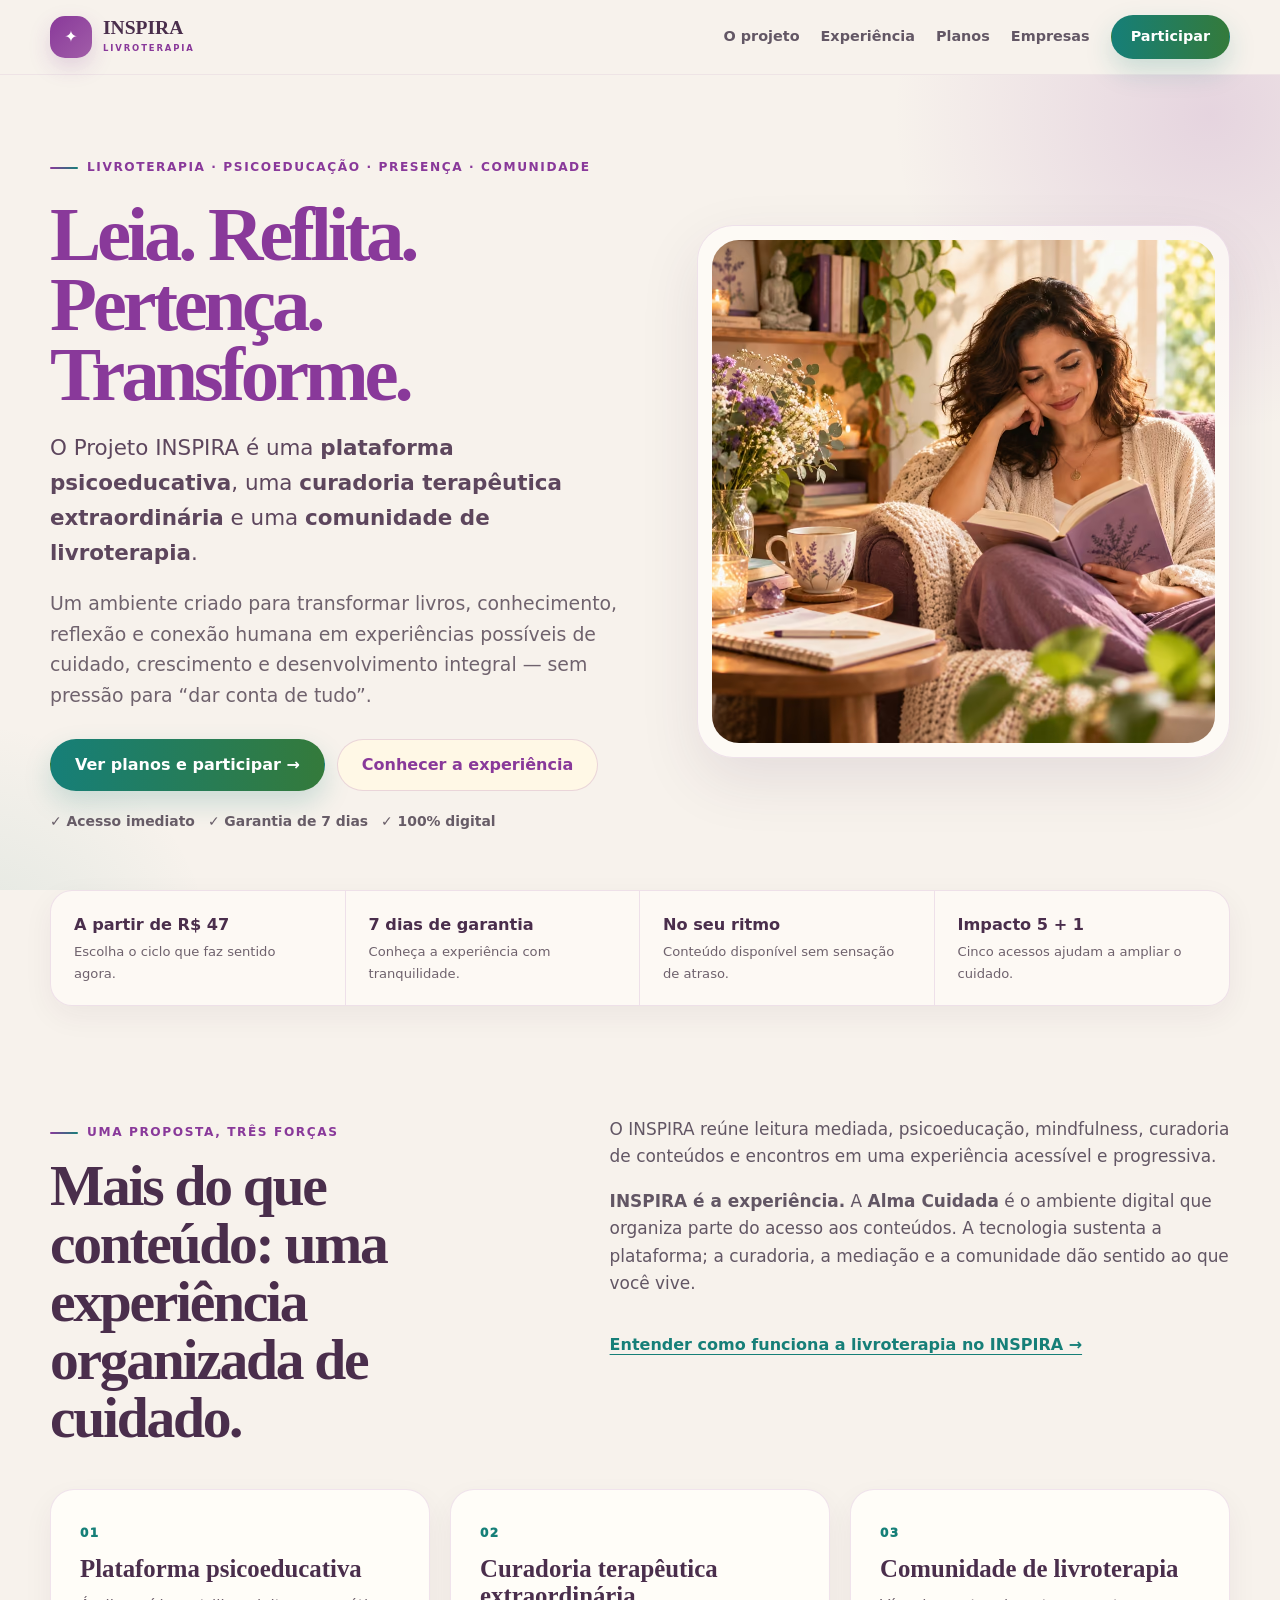
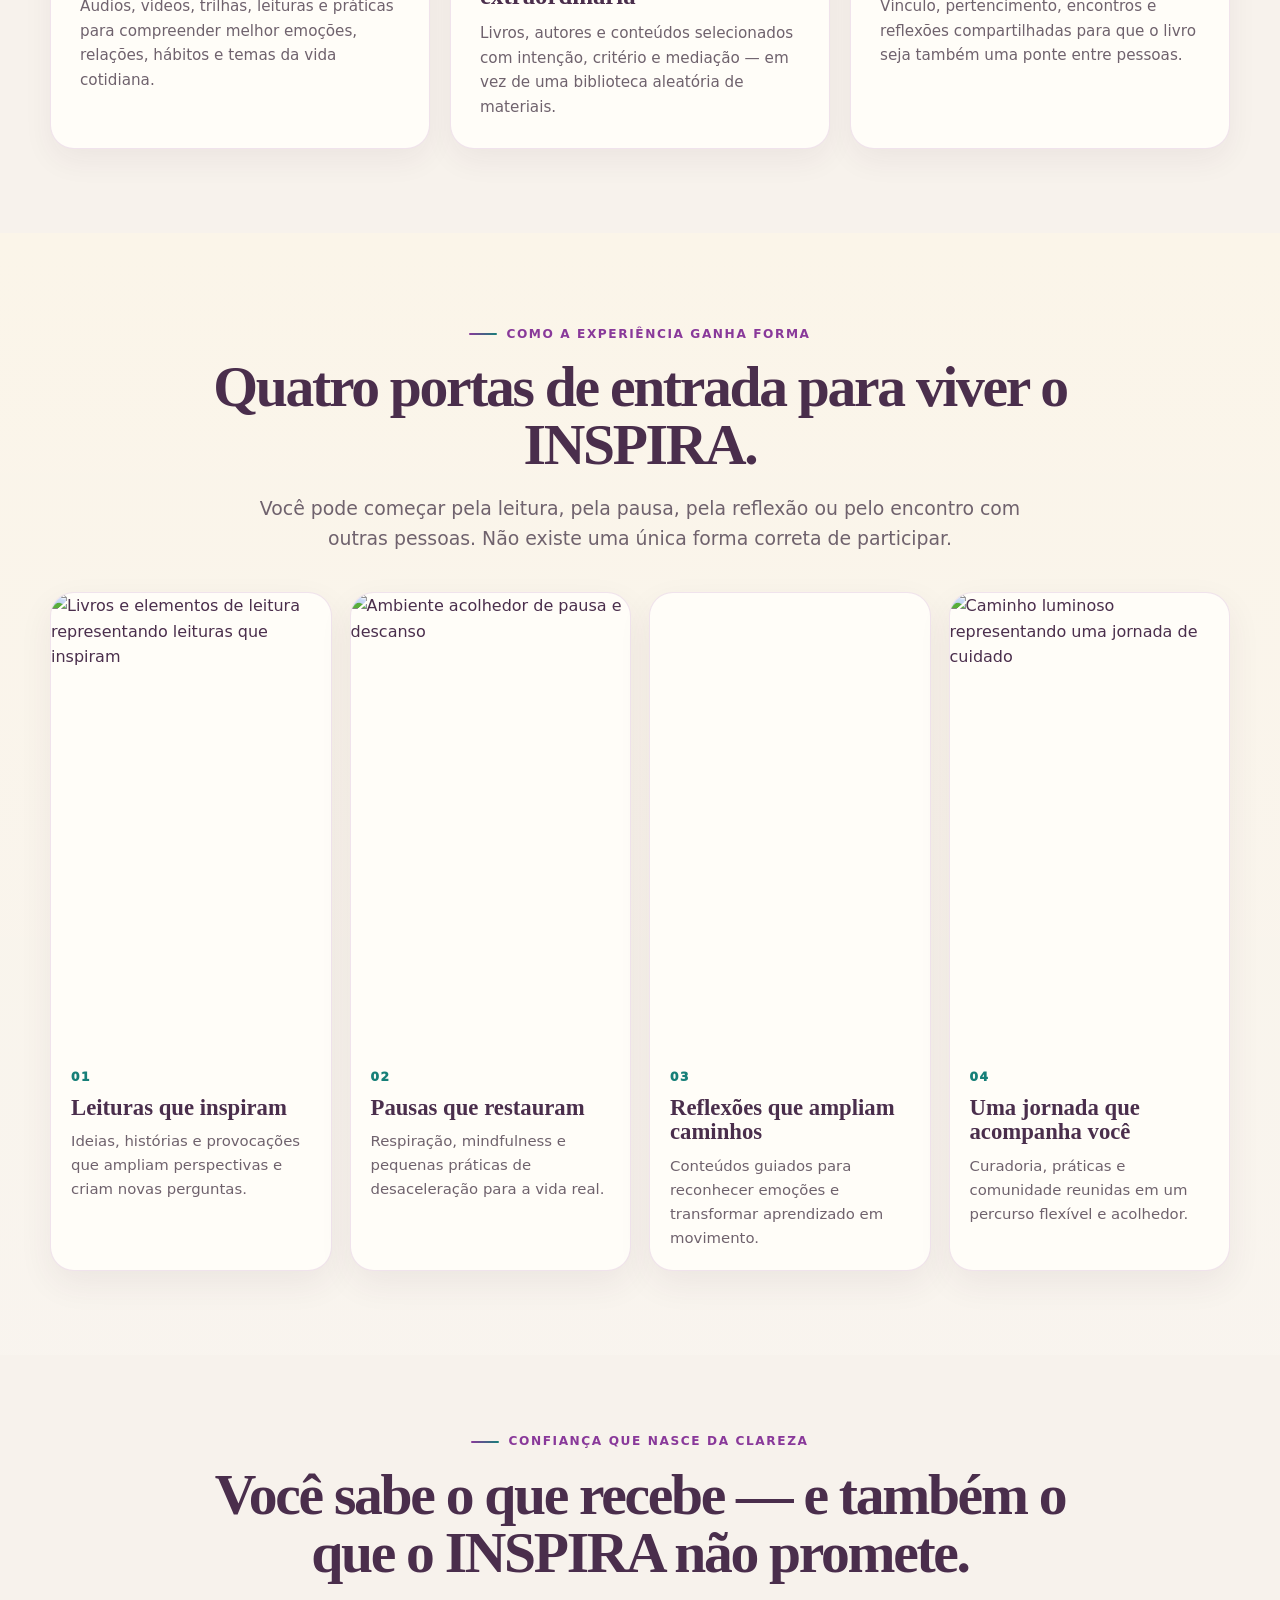
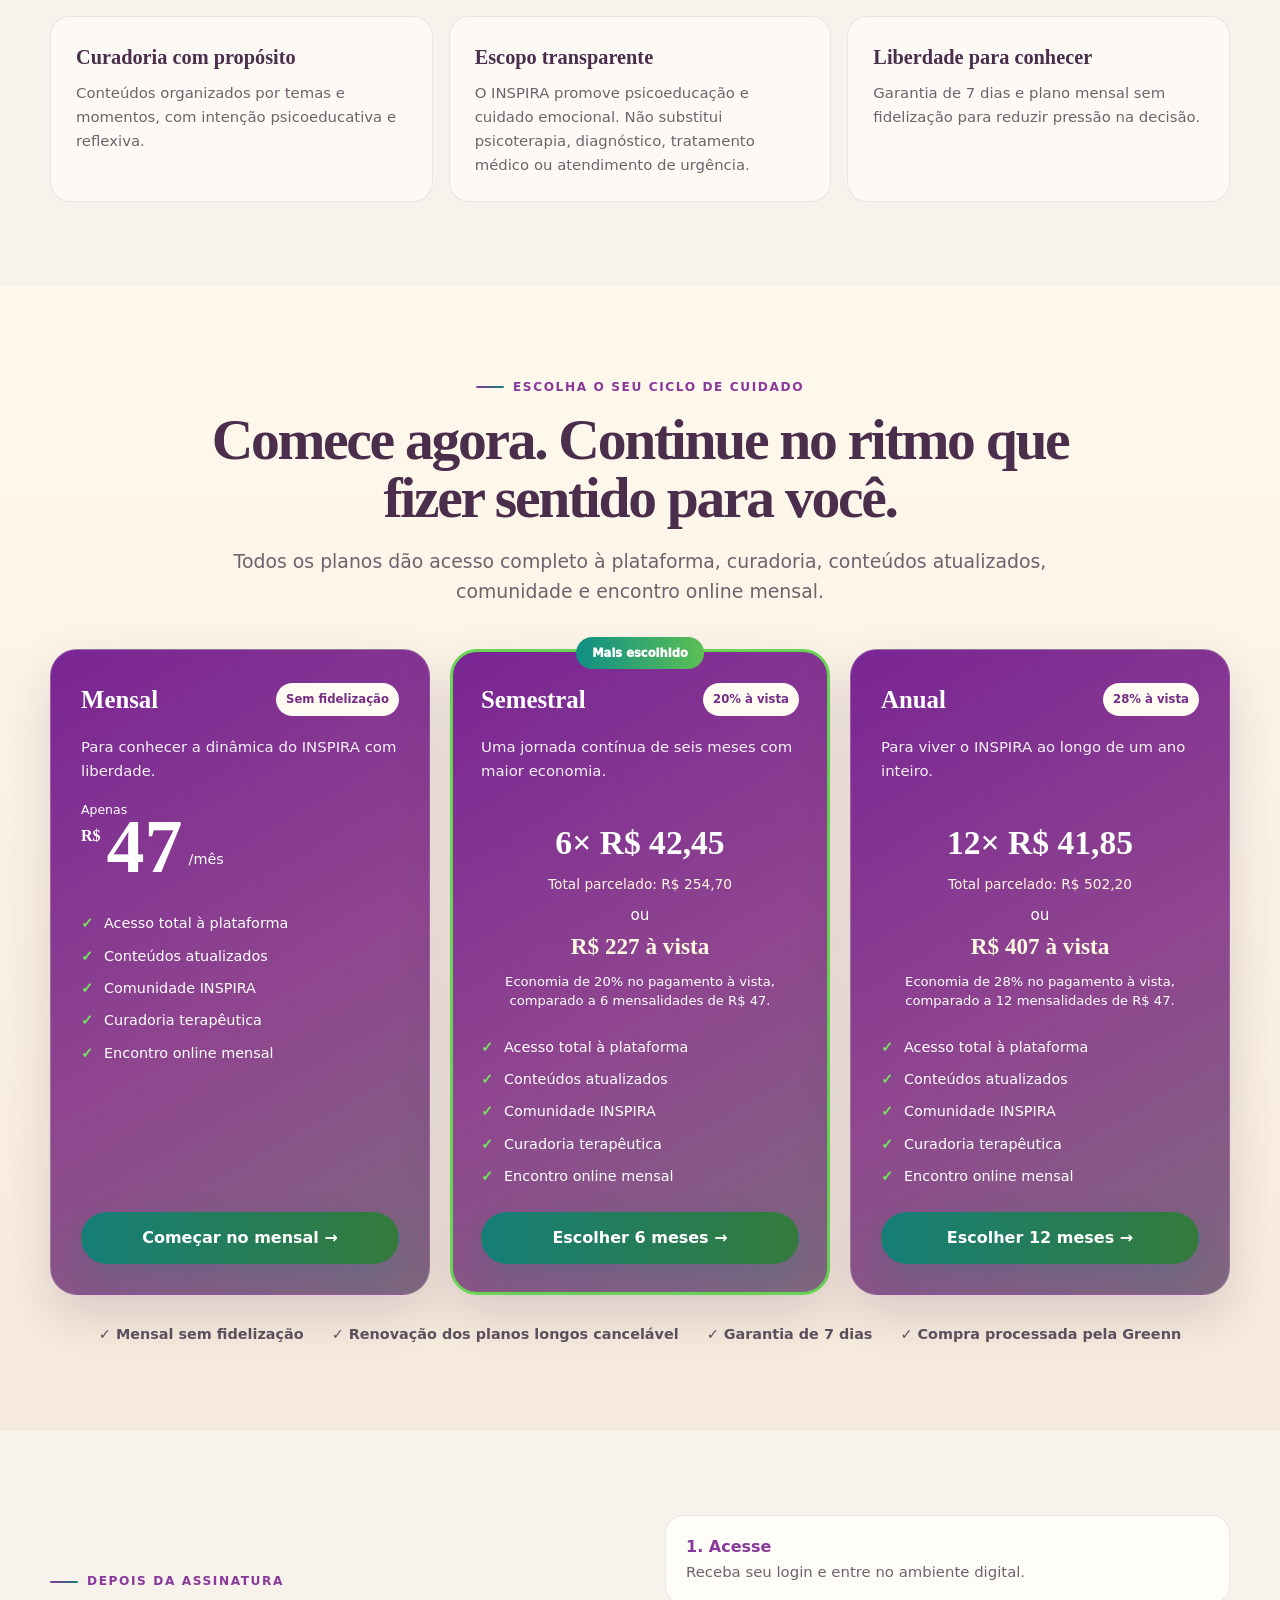
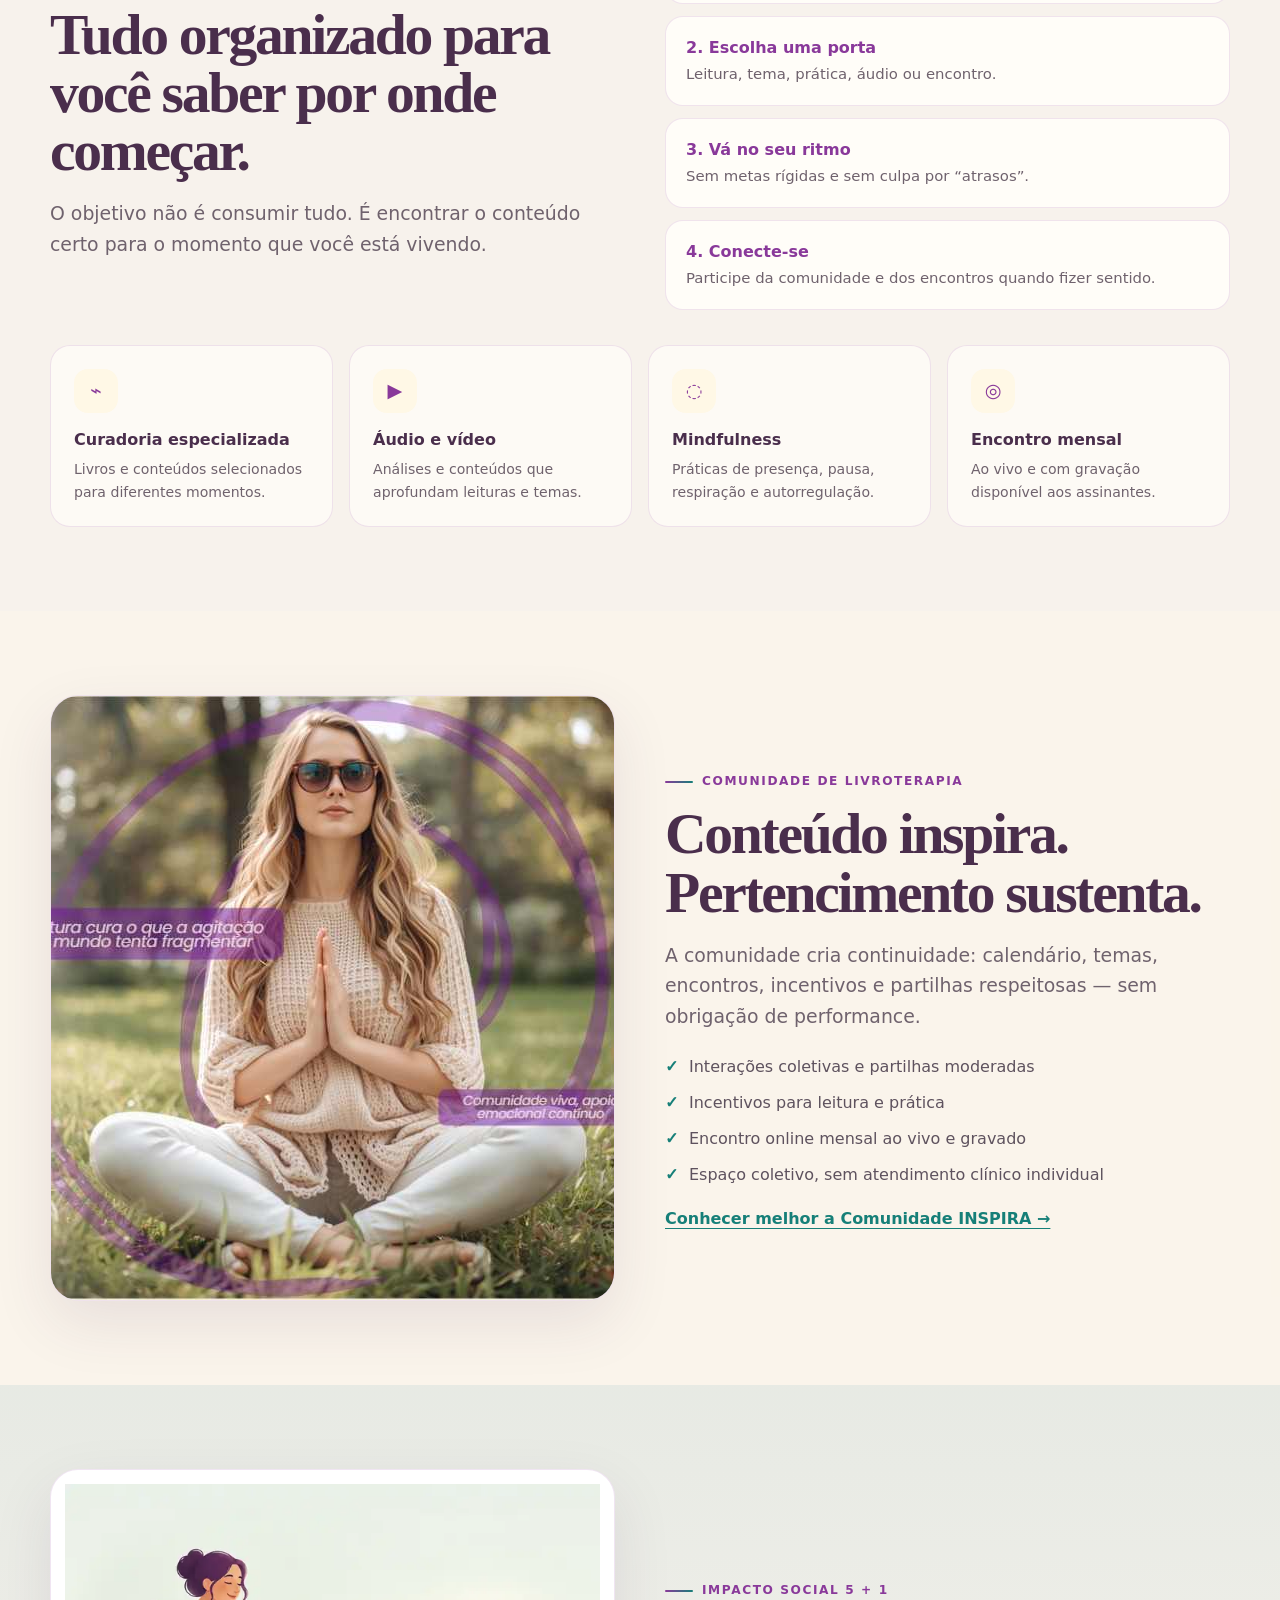
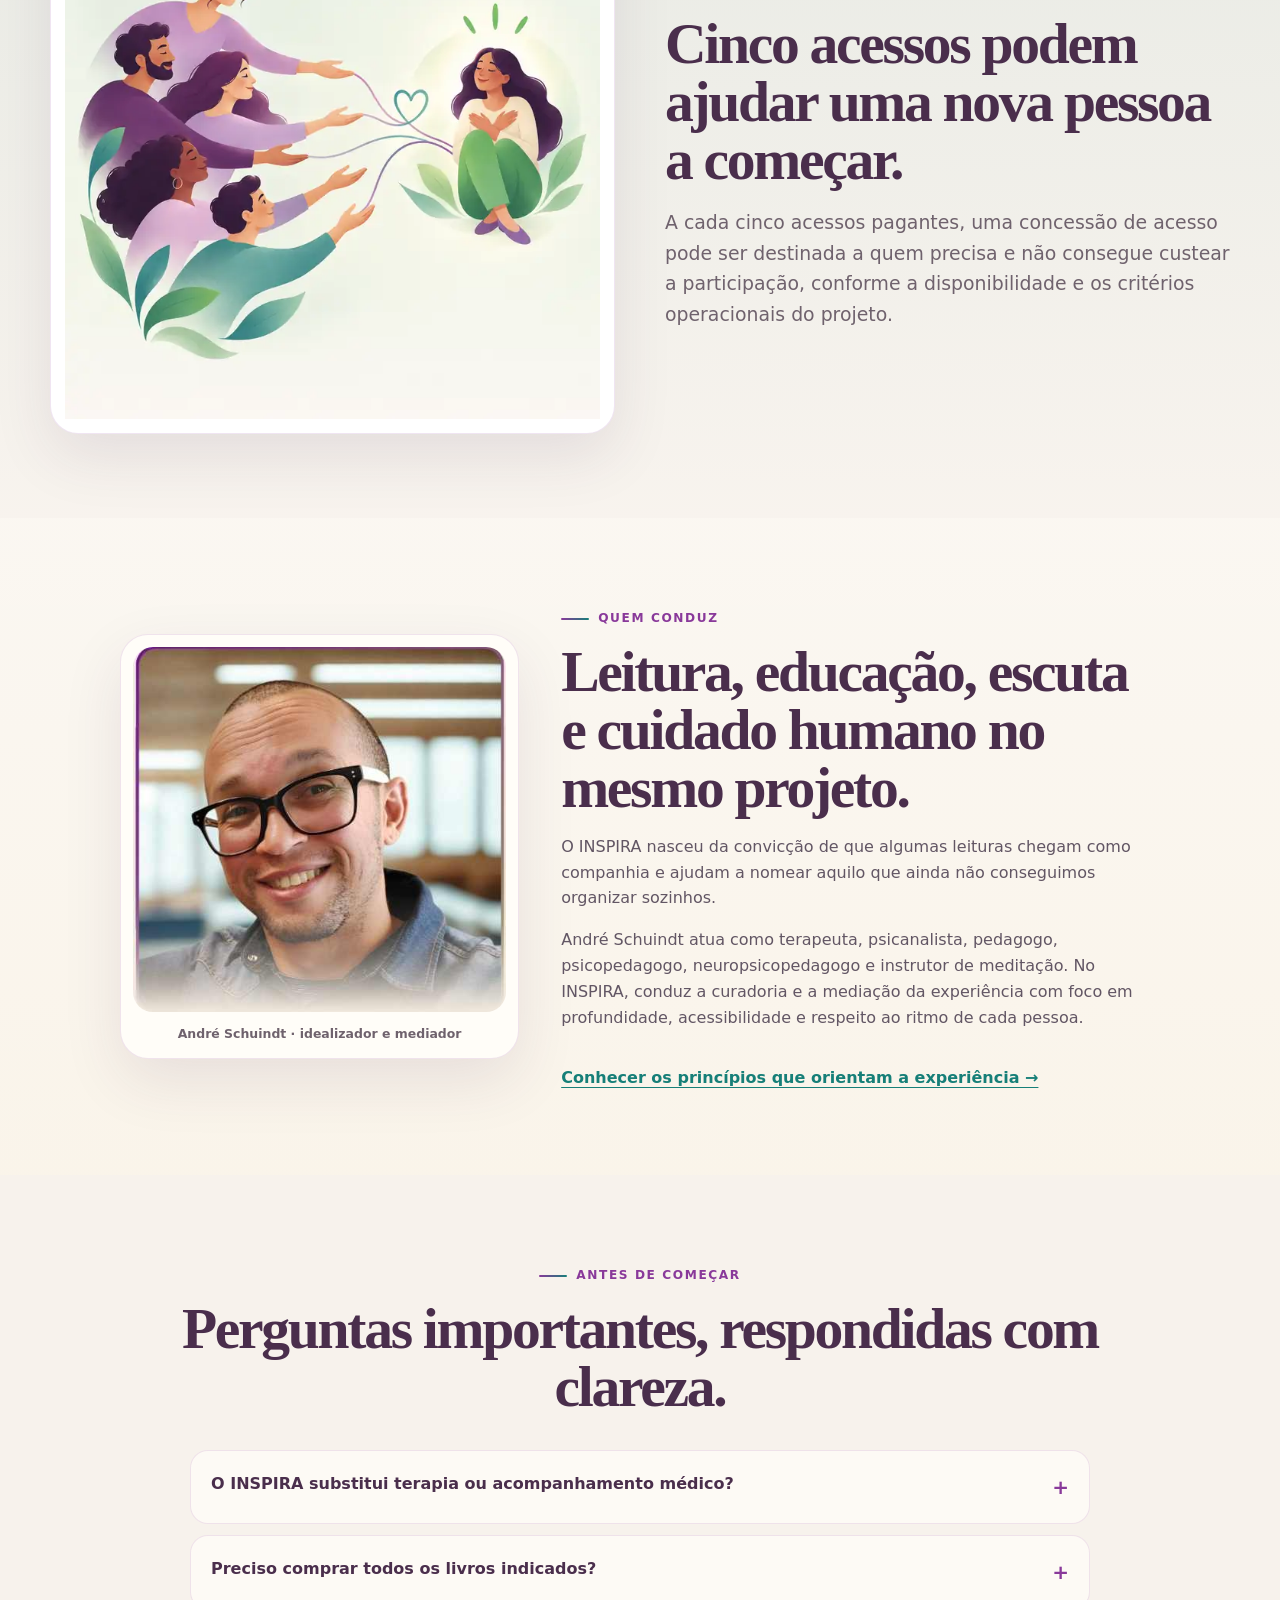
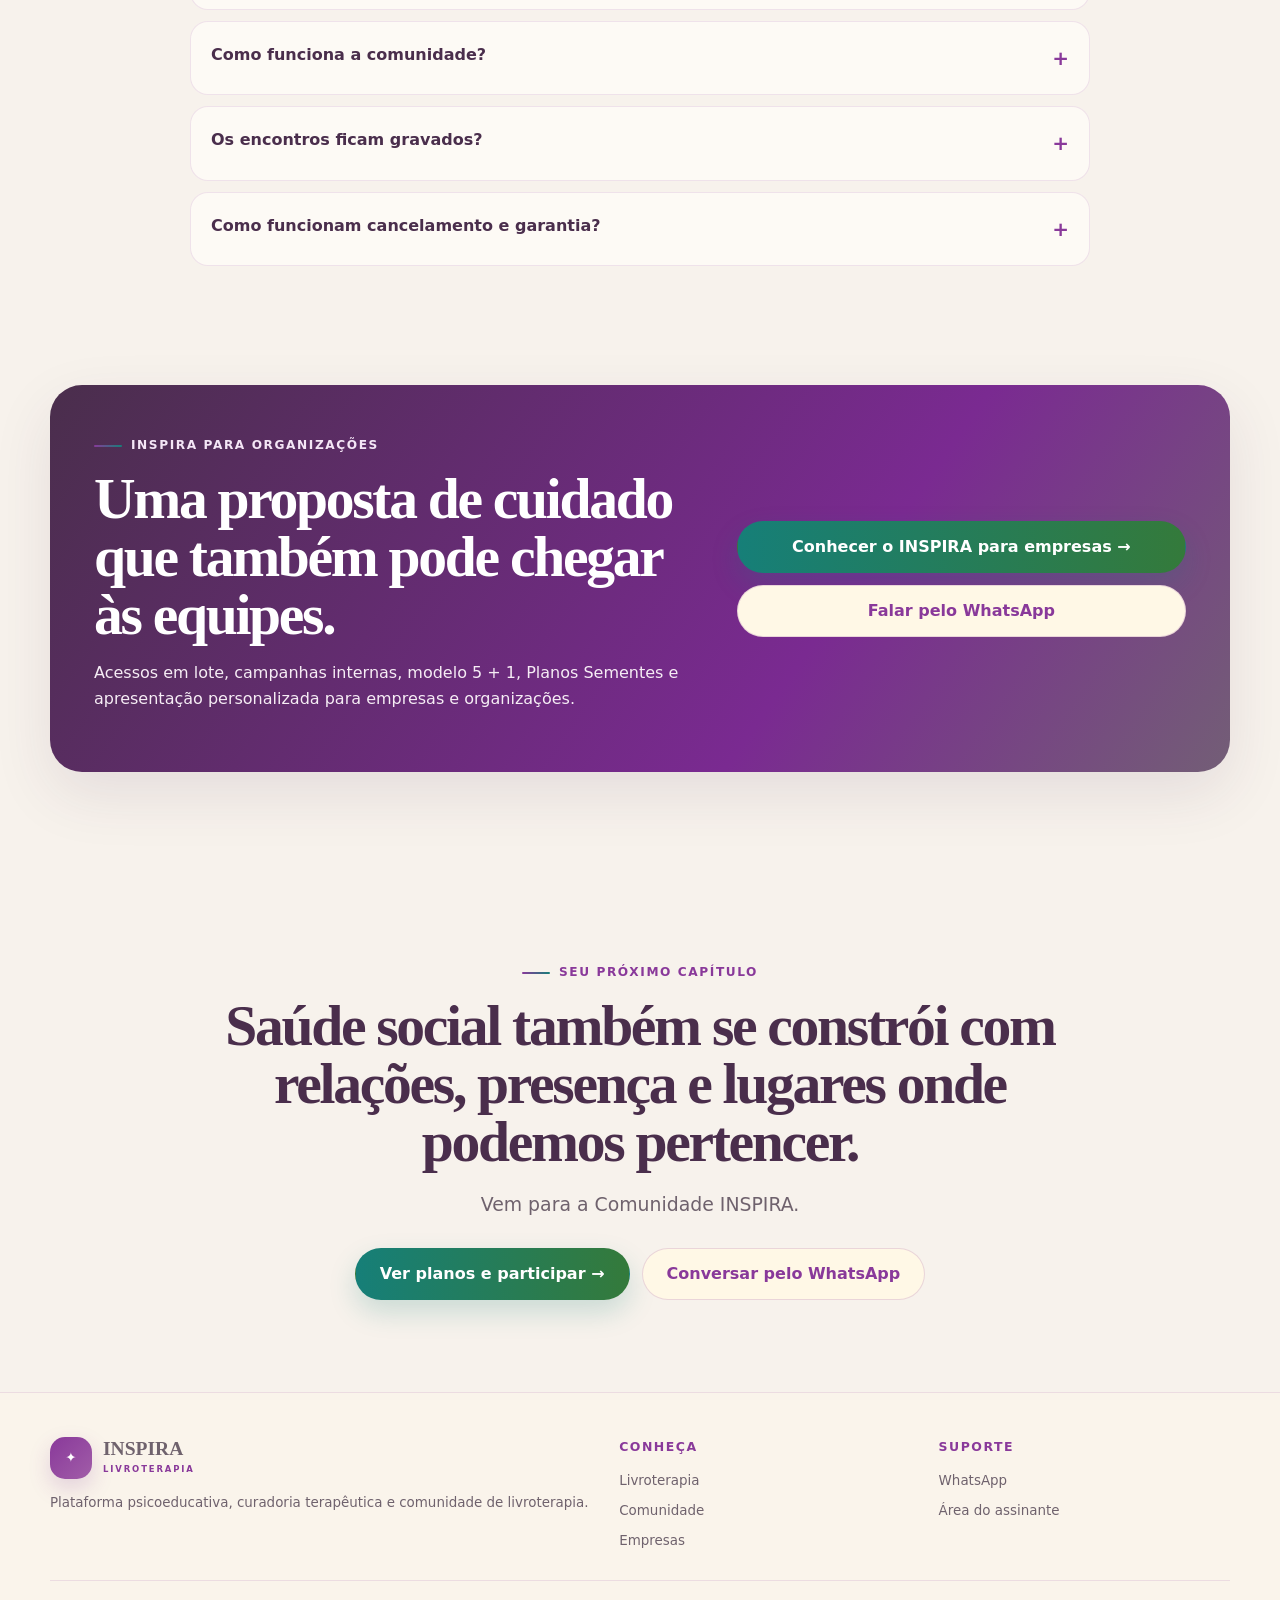
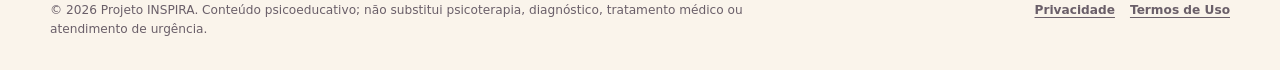
==== commit 783c1ef4: "INSPIRA: substitui imagem principal por fotografia humana de leitura" ====
--- a/index.html
+++ b/index.html
@@ -14,7 +14,7 @@
   <meta property="og:url" content="https://projetoinspira.vercel.app/"><meta property="og:image" content="https://projetoinspira.vercel.app/assets/comunidade-inspira-banner-1000.webp">
   <meta property="og:image:width" content="1000"><meta property="og:image:height" content="575"><meta property="og:image:alt" content="Comunidade INSPIRA">
   <meta name="twitter:card" content="summary_large_image"><meta name="twitter:title" content="Projeto INSPIRA | Livroterapia, psicoeducação e comunidade"><meta name="twitter:description" content="Leia, reflita, pratique e pertença: uma experiência de cuidado no seu ritmo."><meta name="twitter:image" content="https://projetoinspira.vercel.app/assets/comunidade-inspira-banner-1000.webp">
-  <link rel="icon" href="/favicon.svg" type="image/svg+xml"><link rel="apple-touch-icon" href="/assets/projeto-inspira-hero-square.webp"><link rel="preload" as="image" href="/assets/projeto-inspira-hero-square.webp" fetchpriority="high">
+  <link rel="icon" href="/favicon.svg" type="image/svg+xml"><link rel="apple-touch-icon" href="/assets/projeto-inspira-hero-square.webp"><link rel="preload" as="image" href="/assets/inspira-hero-leitura-humana-20261021.avif" type="image/avif" fetchpriority="high">
   <link rel="stylesheet" href="/inspira-v2-1.css?v=500"><script defer src="/_vercel/insights/script.js"></script>
   <script type="application/ld+json">{"@context":"https://schema.org","@graph":[{"@type":"WebSite","@id":"https://projetoinspira.vercel.app/#website","url":"https://projetoinspira.vercel.app/","name":"Projeto INSPIRA","inLanguage":"pt-BR"},{"@type":"Organization","@id":"https://projetoinspira.vercel.app/#organization","name":"Projeto INSPIRA","url":"https://projetoinspira.vercel.app/","founder":{"@type":"Person","name":"André Schuindt"}},{"@type":"Service","@id":"https://projetoinspira.vercel.app/#service","name":"Projeto INSPIRA","provider":{"@id":"https://projetoinspira.vercel.app/#organization"},"areaServed":{"@type":"Country","name":"Brasil"},"description":"Plataforma psicoeducativa, curadoria terapêutica e comunidade de livroterapia com leitura mediada, práticas de presença, conteúdos guiados e encontros.","offers":[{"@type":"Offer","name":"Plano mensal","priceCurrency":"BRL","price":"47.00","url":"https://payfast.greenn.com.br/redirect/272524"},{"@type":"Offer","name":"Plano semestral à vista","priceCurrency":"BRL","price":"227.00","url":"https://payfast.greenn.com.br/redirect/272527"},{"@type":"Offer","name":"Plano anual à vista","priceCurrency":"BRL","price":"407.00","url":"https://payfast.greenn.com.br/redirect/272528"}]}]}</script>
   <meta name="inspira-release" content="5.0"><meta name="inspira-build" content="5.0.0">
@@ -23,7 +23,7 @@
 <a class="skip-link" href="#conteudo-principal">Pular para o conteúdo</a>
 <header class="site-header"><div class="container nav"><a class="brand" href="#topo" aria-label="Projeto INSPIRA - início"><span class="mark">✦</span><span><strong>INSPIRA</strong><small>Livroterapia</small></span></a><nav class="navlinks" id="navlinks" aria-label="Navegação principal"><a href="#projeto">O projeto</a><a href="#experiencia">Experiência</a><a href="#planos">Planos</a><a href="/empresas">Empresas</a><a class="btn btn-primary compact" href="#planos" data-event="header_planos">Participar</a></nav><button class="menu" id="menu" aria-label="Abrir menu" aria-expanded="false" aria-controls="navlinks">☰</button></div></header>
 <main id="conteudo-principal">
-<section class="hero"><div class="container hero-grid"><div class="hero-copy"><span class="eyebrow">Livroterapia · psicoeducação · presença · comunidade</span><h1>Leia. Reflita. Pertença. Transforme.</h1><p class="lead strong-lead">O Projeto INSPIRA é uma <strong>plataforma psicoeducativa</strong>, uma <strong>curadoria terapêutica extraordinária</strong> e uma <strong>comunidade de livroterapia</strong>.</p><p class="lead">Um ambiente criado para transformar livros, conhecimento, reflexão e conexão humana em experiências possíveis de cuidado, crescimento e desenvolvimento integral — sem pressão para “dar conta de tudo”.</p><div class="actions"><a class="btn btn-primary" href="#planos" data-event="hero_planos">Ver planos e participar →</a><a class="btn btn-ghost" href="#experiencia" data-event="hero_experiencia">Conhecer a experiência</a></div><div class="hero-note" aria-label="Informações essenciais"><span>✓ Acesso imediato</span><span>✓ Garantia de 7 dias</span><span>✓ 100% digital</span></div></div><figure class="hero-visual"><img src="/assets/projeto-inspira-hero-square.webp" width="500" height="500" alt="Identidade visual do Projeto INSPIRA" decoding="async" fetchpriority="high"></figure></div></section>
+<section class="hero"><div class="container hero-grid"><div class="hero-copy"><span class="eyebrow">Livroterapia · psicoeducação · presença · comunidade</span><h1>Leia. Reflita. Pertença. Transforme.</h1><p class="lead strong-lead">O Projeto INSPIRA é uma <strong>plataforma psicoeducativa</strong>, uma <strong>curadoria terapêutica extraordinária</strong> e uma <strong>comunidade de livroterapia</strong>.</p><p class="lead">Um ambiente criado para transformar livros, conhecimento, reflexão e conexão humana em experiências possíveis de cuidado, crescimento e desenvolvimento integral — sem pressão para “dar conta de tudo”.</p><div class="actions"><a class="btn btn-primary" href="#planos" data-event="hero_planos">Ver planos e participar →</a><a class="btn btn-ghost" href="#experiencia" data-event="hero_experiencia">Conhecer a experiência</a></div><div class="hero-note" aria-label="Informações essenciais"><span>✓ Acesso imediato</span><span>✓ Garantia de 7 dias</span><span>✓ 100% digital</span></div></div><figure class="hero-visual"><img src="/assets/inspira-hero-leitura-humana-20261021.avif" width="500" height="500" alt="Mulher lendo um livro em ambiente acolhedor, transmitindo serenidade e presença" decoding="async" fetchpriority="high"></figure></div></section>
 <section class="trust-strip" aria-label="Informações de confiança"><div class="container trust-grid"><div><strong>A partir de R$ 47</strong><span>Escolha o ciclo que faz sentido agora.</span></div><div><strong>7 dias de garantia</strong><span>Conheça a experiência com tranquilidade.</span></div><div><strong>No seu ritmo</strong><span>Conteúdo disponível sem sensação de atraso.</span></div><div><strong>Impacto 5 + 1</strong><span>Cinco acessos ajudam a ampliar o cuidado.</span></div></div></section>
 <section class="section" id="projeto"><div class="container intro-grid"><div><span class="eyebrow">Uma proposta, três forças</span><h2 class="title">Mais do que conteúdo: uma experiência organizada de cuidado.</h2></div><div class="intro-copy"><p>O INSPIRA reúne leitura mediada, psicoeducação, mindfulness, curadoria de conteúdos e encontros em uma experiência acessível e progressiva.</p><p><strong>INSPIRA é a experiência.</strong> A <strong>Alma Cuidada</strong> é o ambiente digital que organiza parte do acesso aos conteúdos. A tecnologia sustenta a plataforma; a curadoria, a mediação e a comunidade dão sentido ao que você vive.</p><a class="text-link" href="/livroterapia">Entender como funciona a livroterapia no INSPIRA →</a></div></div><div class="container pillars"><article class="pillar"><span>01</span><h3>Plataforma psicoeducativa</h3><p>Áudios, vídeos, trilhas, leituras e práticas para compreender melhor emoções, relações, hábitos e temas da vida cotidiana.</p></article><article class="pillar"><span>02</span><h3>Curadoria terapêutica extraordinária</h3><p>Livros, autores e conteúdos selecionados com intenção, critério e mediação — em vez de uma biblioteca aleatória de materiais.</p></article><article class="pillar"><span>03</span><h3>Comunidade de livroterapia</h3><p>Vínculo, pertencimento, encontros e reflexões compartilhadas para que o livro seja também uma ponte entre pessoas.</p></article></div></section>
 <section class="section soft" id="experiencia"><div class="container center section-head"><span class="eyebrow">Como a experiência ganha forma</span><h2 class="title">Quatro portas de entrada para viver o INSPIRA.</h2><p class="lead">Você pode começar pela leitura, pela pausa, pela reflexão ou pelo encontro com outras pessoas. Não existe uma única forma correta de participar.</p></div><div class="container experience-grid"><article class="experience-card"><img src="/assets/inspira-card-leituras-v34.webp" width="600" height="450" alt="Livros e elementos de leitura representando leituras que inspiram" loading="lazy" decoding="async"><div><span>01</span><h3>Leituras que inspiram</h3><p>Ideias, histórias e provocações que ampliam perspectivas e criam novas perguntas.</p></div></article><article class="experience-card"><img src="/assets/inspira-card-pausas-v34.webp" width="600" height="450" alt="Ambiente acolhedor de pausa e descanso" loading="lazy" decoding="async"><div><span>02</span><h3>Pausas que restauram</h3><p>Respiração, mindfulness e pequenas práticas de desaceleração para a vida real.</p></div></article><article class="experience-card"><img src="/assets/inspira-card-reflexoes-v34.webp" width="600" height="450" alt="Caminhos e elementos de reflexão" loading="lazy" decoding="async"><div><span>03</span><h3>Reflexões que ampliam caminhos</h3><p>Conteúdos guiados para reconhecer emoções e transformar aprendizado em movimento.</p></div></article><article class="experience-card"><img src="/assets/inspira-card-jornada-v34.webp" width="600" height="450" alt="Caminho luminoso representando uma jornada de cuidado" loading="lazy" decoding="async"><div><span>04</span><h3>Uma jornada que acompanha você</h3><p>Curadoria, práticas e comunidade reunidas em um percurso flexível e acolhedor.</p></div></article></div></section>
--- a/inspira-v2-1.css
+++ b/inspira-v2-1.css
@@ -1,157 +1,20 @@
-
-    :root{--bg:#F7F2EC;--paper:#FFFDF8;--cream:#FFF8E6;--ink:#4A2E4C;--muted:#776672;--purple:#89399A;--purple2:#8F4694;--mauve:#896A8A;--purple3:#4A2E4C;--teal:#25AFA2;--green:#5DD457;--line:rgba(137,57,154,.13);--shadow:0 24px 70px rgba(87,46,92,.13);--shadow2:0 10px 32px rgba(87,46,92,.09);--r:28px;--max:1180px}
-    *{box-sizing:border-box}html{scroll-behavior:smooth}body{margin:0;background:var(--bg);color:var(--ink);font-family:Inter,ui-sans-serif,system-ui,-apple-system,"Segoe UI",Roboto,Arial,sans-serif;line-height:1.6;overflow-x:hidden}img{max-width:100%;display:block}a{color:inherit;text-decoration:none}button{font:inherit}.container{width:min(calc(100% - 40px),var(--max));margin-inline:auto}.section{padding:92px 0;position:relative}.section-sm{padding:64px 0}.serif{font-family:Georgia,"Times New Roman",serif}.eyebrow{display:inline-flex;align-items:center;gap:10px;text-transform:uppercase;font-size:.75rem;letter-spacing:.14em;font-weight:900;color:var(--purple)}.eyebrow:before{content:"";width:28px;height:2px;border-radius:999px;background:linear-gradient(90deg,var(--purple),var(--teal))}.title{font-family:Georgia,"Times New Roman",serif;font-size:clamp(2.5rem,5vw,5.1rem);line-height:.98;letter-spacing:-.04em;margin:14px 0 0;background:linear-gradient(98deg,#89399A 0%,#8F4694 58%,#896A8A 100%);-webkit-background-clip:text;background-clip:text;color:transparent}.title.sm{font-size:clamp(2.05rem,3.5vw,3.7rem);line-height:1.03}.lead{font-size:clamp(1.03rem,1.5vw,1.22rem);color:var(--muted);max-width:780px}.center{text-align:center}.center .lead{margin:18px auto 0}.badge{display:inline-flex;align-items:center;gap:8px;padding:9px 14px;border-radius:999px;font-size:.74rem;font-weight:850;background:var(--cream);border:1px solid rgba(137,57,154,.12);color:var(--purple)}.btn{display:inline-flex;align-items:center;justify-content:center;gap:10px;min-height:52px;padding:0 25px;border-radius:999px;font-weight:900;border:1px solid transparent;transition:.22s ease;box-shadow:0 12px 28px rgba(37,175,162,.13)}.btn:hover{transform:translateY(-2px);box-shadow:0 16px 34px rgba(37,175,162,.20)}.btn-primary{color:#fff;background:linear-gradient(90deg,var(--teal),var(--green))}.btn-ghost{background:var(--cream);border-color:rgba(137,57,154,.18);color:var(--purple)}.actions{display:flex;gap:12px;flex-wrap:wrap;align-items:center}.card{background:rgba(255,253,248,.82);border:1px solid var(--line);border-radius:var(--r);box-shadow:var(--shadow2)}.icon{width:54px;height:54px;border-radius:17px;display:grid;place-items:center;background:var(--cream);border:1px solid rgba(137,57,154,.12);font-size:1.45rem;box-shadow:0 8px 20px rgba(74,43,72,.06)}.grid-3{display:grid;grid-template-columns:repeat(3,1fr);gap:22px}.grid-4{display:grid;grid-template-columns:repeat(4,1fr);gap:18px}.muted{color:var(--muted)}
-    .previewbar{position:relative;z-index:100;background:#2b2230;color:#fff;text-align:center;padding:9px 16px;font-size:.78rem;font-weight:800;letter-spacing:.04em}.previewbar strong{color:#F6EAA7}header{position:sticky;top:0;z-index:60;background:rgba(247,242,236,.90);backdrop-filter:blur(18px);border-bottom:1px solid rgba(122,42,145,.08)}.nav{height:76px;display:flex;align-items:center;justify-content:space-between;gap:22px}.brand{display:flex;align-items:center;gap:12px;font-weight:900;color:#231c25}.mark{width:43px;height:43px;border-radius:16px;display:grid;place-items:center;color:#fff;background:linear-gradient(135deg,var(--purple),var(--purple2) 58%,var(--mauve));box-shadow:0 10px 24px rgba(122,42,145,.20);font-size:1.1rem}.brandcopy{line-height:.95}.brandcopy strong{font-family:Georgia,"Times New Roman",serif;font-size:1.28rem;letter-spacing:.02em}.brandcopy small{display:block;margin-top:6px;font-size:.52rem;letter-spacing:.24em;color:var(--purple);text-transform:uppercase}.navlinks{display:flex;align-items:center;gap:22px;font-size:.86rem;font-weight:800;color:#625764}.navlinks a:hover{color:var(--purple)}.menu{display:none;width:44px;height:44px;border:0;background:rgba(255,255,255,.58);border-radius:14px;color:var(--purple);font-size:1.2rem}
-    .hero{padding:72px 0 58px;overflow:hidden;position:relative}.hero:before{content:"";position:absolute;width:640px;height:640px;border-radius:50%;right:-230px;top:-250px;background:radial-gradient(circle,rgba(137,57,154,.18),rgba(137,57,154,0) 70%)}.hero:after{content:"";position:absolute;width:500px;height:500px;border-radius:50%;left:-270px;bottom:-320px;background:radial-gradient(circle,rgba(37,175,162,.12),rgba(37,175,162,0) 70%)}.hero-grid{display:grid;grid-template-columns:1.02fr .98fr;gap:58px;align-items:center;position:relative;z-index:1}.hero h1{font-family:Georgia,"Times New Roman",serif;font-size:clamp(3.2rem,6.2vw,6.3rem);line-height:.91;letter-spacing:-.055em;margin:25px 0 24px;background:linear-gradient(95deg,#89399A 0%,#8F4694 48%,#896A8A 100%);-webkit-background-clip:text;background-clip:text;color:transparent}.hero-copy .lead{max-width:650px}.hero-copy .actions{margin-top:28px}.hero-note{margin-top:18px;color:#766c73;font-size:.84rem;display:flex;gap:14px;flex-wrap:wrap}.hero-note span{display:flex;align-items:center;gap:7px}.tick{width:18px;height:18px;border-radius:50%;display:grid;place-items:center;background:linear-gradient(135deg,var(--teal),var(--green));color:#fff;font-size:.65rem;font-weight:900}.device-stage{position:relative;min-height:485px;display:grid;place-items:center}.device-stage:before{content:"";position:absolute;width:94%;height:88%;border:2px solid rgba(122,42,145,.15);border-radius:46% 54% 49% 51% / 57% 42% 58% 43%;transform:rotate(-5deg)}.desktop{position:absolute;width:92%;right:0;top:4%;background:#18131a;border-radius:24px;padding:10px;box-shadow:0 32px 70px rgba(68,33,69,.22);transform:rotate(1.3deg)}.desktop img{border-radius:16px;aspect-ratio:16/10;object-fit:cover}.phone{position:absolute;width:31%;left:-2%;bottom:0;background:#1a151c;border-radius:28px;padding:8px;box-shadow:0 24px 56px rgba(68,33,69,.26);transform:rotate(-5deg)}.phone:before{content:"";display:block;width:34%;height:5px;border-radius:99px;background:#4f4650;margin:3px auto 7px}.phone img{border-radius:19px;aspect-ratio:9/17;object-fit:cover}.float{position:absolute;z-index:3;padding:12px 14px;border-radius:15px;background:rgba(255,253,248,.93);border:1px solid var(--line);box-shadow:0 14px 34px rgba(78,45,78,.12);font-size:.75rem;font-weight:850;color:var(--purple3)}.float.one{right:-7px;bottom:18%}.float.two{left:13%;top:1%}
-    .trust{padding:0 0 26px}.trustbox{display:grid;grid-template-columns:repeat(4,1fr);overflow:hidden;background:rgba(255,255,255,.56);border:1px solid var(--line);border-radius:22px;box-shadow:var(--shadow2)}.trustitem{padding:22px 24px;border-right:1px solid var(--line)}.trustitem:last-child{border-right:0}.trustitem b{display:block;font-size:1.05rem;color:var(--purple3)}.trustitem span{font-size:.79rem;color:var(--muted)}
-    .story-grid{display:grid;grid-template-columns:.9fr 1.1fr;gap:54px;align-items:start}.story-note{padding:32px;position:sticky;top:120px}.story-note p{margin:0;font-family:Georgia,"Times New Roman",serif;font-size:clamp(1.6rem,2.7vw,2.55rem);line-height:1.13;color:#493749}.story-copy p{font-size:1.08rem;color:#625866}.mini-quote{margin-top:24px;padding:22px 24px;border-left:3px solid var(--teal);background:rgba(255,255,255,.42);border-radius:0 18px 18px 0;color:#5d535f;font-style:italic}
-    .brandbridge{background:linear-gradient(180deg,rgba(255,248,230,.58),rgba(255,253,248,.14));overflow:hidden}.ecosystem-head{max-width:930px;margin-inline:auto}.ecosystem-head .title.sm{max-width:880px;margin-inline:auto}.ecosystem-head .lead{max-width:760px}.ecosystem-layout{display:grid;grid-template-columns:.96fr 1.04fr;gap:44px;align-items:center;margin-top:42px}.ecosystem-visual{position:relative}.ecosystem-art{position:relative;border-radius:32px;overflow:hidden;background:rgba(255,253,248,.68);border:1px solid rgba(137,57,154,.11);box-shadow:0 28px 70px rgba(83,47,88,.13);padding:14px}.ecosystem-art:before{content:"";position:absolute;width:320px;height:320px;border-radius:50%;right:-130px;top:-145px;background:radial-gradient(circle,rgba(37,175,162,.16),rgba(37,175,162,0) 72%);pointer-events:none}.ecosystem-art:after{content:"";position:absolute;width:280px;height:280px;border-radius:50%;left:-130px;bottom:-150px;background:radial-gradient(circle,rgba(137,57,154,.13),rgba(137,57,154,0) 72%);pointer-events:none}.ecosystem-art img{position:relative;z-index:1;width:100%;height:auto;border-radius:24px;display:block}.ecosystem-art-note{display:flex;align-items:center;gap:9px;margin-top:14px;padding:0 4px;color:var(--muted);font-size:.76rem}.ecosystem-art-note i{width:9px;height:9px;border-radius:50%;background:linear-gradient(135deg,var(--teal),var(--green));box-shadow:0 0 0 5px rgba(37,175,162,.09)}.bridge-stack{display:grid;gap:16px}.bridge-card{position:relative;padding:27px 28px;border-radius:24px;background:rgba(255,253,248,.88);border:1px solid rgba(137,57,154,.12);box-shadow:0 14px 34px rgba(83,47,88,.075);overflow:hidden}.bridge-card:before{content:"";position:absolute;left:0;top:0;bottom:0;width:4px;background:linear-gradient(180deg,var(--purple),var(--teal))}.bridge-card.platform-card:before{background:linear-gradient(180deg,var(--teal),var(--green))}.bridge-card h3{font-family:Georgia,"Times New Roman",serif;font-size:clamp(1.65rem,2.5vw,2.15rem);margin:13px 0 9px;color:var(--purple3);line-height:1.05}.bridge-card p{color:var(--muted);margin:0;font-size:.94rem;line-height:1.7}.bridge-card .micro{position:absolute;right:18px;bottom:8px;font-size:4rem;opacity:.055}.ecosystem-flow{display:grid;grid-template-columns:auto 34px auto;align-items:center;justify-content:start;gap:10px;margin-top:2px;padding:12px 14px;border-radius:16px;background:linear-gradient(90deg,rgba(137,57,154,.06),rgba(37,175,162,.07));border:1px solid rgba(37,175,162,.09);color:#604b60;font-size:.76rem;font-weight:850}.ecosystem-flow .arrow{display:grid;place-items:center;width:34px;height:24px;border-radius:999px;background:linear-gradient(90deg,var(--purple),var(--teal));color:#fff;font-size:.77rem}.ecosystem-flow strong{color:var(--purple)}.ecosystem-flow span:last-child strong{color:var(--teal)}.connector{display:flex;align-items:center;justify-content:center;gap:8px;margin-top:26px;color:var(--teal);font-weight:900;font-size:.82rem;text-align:center}.connector:before,.connector:after{content:"";width:52px;height:1px;background:linear-gradient(90deg,transparent,rgba(37,175,162,.45))}.connector:after{background:linear-gradient(90deg,rgba(37,175,162,.45),transparent)}
-    .audience{background:linear-gradient(180deg,rgba(255,253,248,.10),rgba(255,248,230,.22));overflow:hidden}.audience .benefits-head{max-width:1080px;margin-inline:auto}.audience .benefits-title{font-family:Georgia,"Times New Roman",serif;font-size:clamp(2.75rem,5vw,5.25rem);line-height:1.02;letter-spacing:-.045em;margin:16px auto 0;max-width:1080px;background:linear-gradient(98deg,#89399A 0%,#8F4694 58%,#896A8A 100%);-webkit-background-clip:text;background-clip:text;color:transparent}.audience .benefits-lead{font-size:clamp(1.05rem,1.65vw,1.28rem);line-height:1.55;color:var(--muted);max-width:760px;margin:24px auto 0}.benefits-grid{display:grid;grid-template-columns:repeat(3,1fr);gap:24px;margin-top:38px}.benefit-card{padding:28px 28px 26px;min-height:470px;display:flex;flex-direction:column;background:rgba(255,253,248,.9);border:1px solid rgba(137,57,154,.12);border-radius:30px;box-shadow:0 18px 48px rgba(87,46,92,.09)}.benefit-icon{width:86px;height:86px;border-radius:50%;display:grid;place-items:center;background:var(--cream);border:1px solid rgba(137,57,154,.14);box-shadow:0 10px 26px rgba(74,43,72,.06);margin-bottom:18px}.benefit-icon svg{width:54px;height:54px;display:block}.benefit-card .badge{align-self:flex-start;padding:8px 16px;font-size:.78rem;background:rgba(137,57,154,.06);border-color:rgba(137,57,154,.12)}.benefit-card h3{font-family:Georgia,"Times New Roman",serif;font-size:clamp(1.8rem,2.25vw,2.25rem);line-height:1.08;letter-spacing:-.025em;margin:18px 0 12px;color:var(--purple3)}.benefit-card p{color:var(--muted);margin:0;font-size:1rem;line-height:1.65}.benefit-card .mini{margin-top:auto;padding-top:24px;font-weight:900;color:var(--teal);font-size:.92rem;display:inline-flex;align-items:center;gap:8px}.benefit-card .mini:after{content:"→";transition:transform .2s ease}.benefit-card:hover .mini:after{transform:translateX(4px)}.benefit-card:hover{transform:translateY(-3px);box-shadow:0 24px 60px rgba(87,46,92,.12);transition:.22s ease}
-    .platform{overflow:hidden}.platform-grid{display:grid;grid-template-columns:.95fr 1.05fr;gap:48px;align-items:center}.platform-copy .lead{margin-top:20px}.platform-copy ul{padding:0;margin:26px 0 0;list-style:none;display:grid;gap:12px}.platform-copy li{display:flex;gap:10px;align-items:flex-start;color:#5f5561}.platform-copy li:before{content:"✓";width:21px;height:21px;flex:0 0 21px;border-radius:50%;display:grid;place-items:center;background:rgba(93,212,87,.14);color:var(--green);font-size:.75rem;font-weight:900;margin-top:2px}.gallery{display:grid;grid-template-columns:1.15fr .85fr;grid-template-rows:1fr 1fr;gap:14px;min-height:470px}.shot{overflow:hidden;border-radius:22px;border:1px solid var(--line);box-shadow:var(--shadow2);background:#ddd;position:relative}.shot:first-child{grid-row:1/3}.shot img{width:100%;height:100%;object-fit:cover}.shot-label{position:absolute;left:12px;bottom:12px;padding:7px 10px;border-radius:11px;background:rgba(35,28,38,.82);color:#fff;font-size:.69rem;font-weight:850;backdrop-filter:blur(8px)}
-    .now{background:rgba(255,248,230,.38)}.now-grid{display:grid;grid-template-columns:repeat(4,1fr);gap:18px;margin-top:38px}.content-card{padding:18px;overflow:hidden}.cover{height:180px;border-radius:18px;display:flex;align-items:flex-end;padding:18px;color:#fff;position:relative;overflow:hidden;background:linear-gradient(145deg,#89399A,#8F4694 55%,#896A8A)}.cover:before{content:"";position:absolute;width:130px;height:130px;border:1px solid rgba(255,255,255,.35);border-radius:50%;top:-44px;right:-34px}.cover:after{content:"";position:absolute;width:85px;height:85px;border:1px solid rgba(255,255,255,.25);border-radius:50%;top:24px;right:24px}.cover span{position:relative;z-index:1;font-family:Georgia,"Times New Roman",serif;font-size:1.35rem;line-height:1.05;max-width:90%}.content-card h3{font-size:1rem;margin:17px 0 5px}.content-card p{font-size:.84rem;color:var(--muted);margin:0}.now-note{margin-top:22px;text-align:center;font-size:.8rem;color:var(--muted)}
-    .deliverables .item{padding:24px}.deliverables h3{font-size:1rem;margin:16px 0 6px}.deliverables p{font-size:.84rem;color:var(--muted);margin:0}.deliverables .grid-4{margin-top:38px}
-    .outcomes{background:linear-gradient(135deg,#4A2E4C 0%,#6F3278 46%,#89399A 100%);color:#fff;overflow:hidden}.outcomes .title{background:linear-gradient(90deg,#FFF8E6,#F2DDF3 55%,#BDEDD0);-webkit-background-clip:text;background-clip:text;color:transparent}.outcomes .eyebrow{color:#F0DDF3}.outcomes .lead{color:#F2EAF1}.outcome-grid{display:grid;grid-template-columns:repeat(3,1fr);gap:16px;margin-top:38px}.outcome{padding:24px;border:1px solid rgba(255,255,255,.16);border-radius:22px;background:rgba(255,255,255,.08)}.outcome b{display:block;font-family:Georgia,"Times New Roman",serif;font-size:1.35rem;margin-bottom:6px}.outcome span{font-size:.84rem;color:#F6EEF5}.outcomes .disclaimer{margin-top:26px;font-size:.75rem;color:#E3D7E3;max-width:840px}
-    .steps{counter-reset:step}.steps-grid{display:grid;grid-template-columns:repeat(4,1fr);gap:16px;margin-top:38px}.step{padding:26px;position:relative}.step:before{counter-increment:step;content:"0" counter(step);font-family:Georgia,"Times New Roman",serif;font-size:2.35rem;color:rgba(122,42,145,.22);font-weight:800}.step h3{margin:8px 0 8px;font-size:1.03rem}.step p{font-size:.84rem;color:var(--muted);margin:0}
-    .community-grid,.family-grid,.meeting-grid,.impact-grid,.founder-grid{display:grid;grid-template-columns:1fr 1fr;gap:48px;align-items:center}.feature-photo{border-radius:32px;overflow:hidden;box-shadow:var(--shadow);min-height:430px;background:#ddd;position:relative}.feature-photo img{width:100%;height:100%;object-fit:cover;position:absolute;inset:0}.overlay-card{position:absolute;left:22px;right:22px;bottom:22px;padding:18px 20px;border-radius:18px;background:rgba(255,253,248,.88);backdrop-filter:blur(13px);border:1px solid rgba(255,255,255,.45);font-size:.84rem;color:#504550}.feature-list{list-style:none;padding:0;margin:24px 0 0;display:grid;gap:12px}.feature-list li{display:flex;align-items:flex-start;gap:10px;color:#5e5560}.feature-list li:before{content:"•";color:var(--purple);font-size:1.4rem;line-height:1;margin-top:1px}
-    .family{background:rgba(255,248,230,.46)}.family-visual{display:grid;grid-template-columns:1fr .62fr;gap:14px;align-items:end}.family-visual .large{border-radius:30px;overflow:hidden;box-shadow:var(--shadow);height:430px}.family-visual .large img{width:100%;height:100%;object-fit:cover}.family-visual .small{border-radius:24px;overflow:hidden;box-shadow:var(--shadow2);height:300px}.family-visual .small img{width:100%;height:100%;object-fit:cover}
-    .meeting-card{padding:30px}.meeting-meta{display:grid;grid-template-columns:repeat(3,1fr);gap:12px;margin-top:24px}.meeting-meta div{padding:16px;border-radius:16px;background:rgba(122,42,145,.055);border:1px solid rgba(122,42,145,.09)}.meeting-meta b{display:block;color:var(--purple3)}.meeting-meta span{font-size:.75rem;color:var(--muted)}
-    .impact{background:linear-gradient(180deg,rgba(37,175,162,.09),rgba(93,212,87,.06),rgba(255,255,255,.22))}.impact-number{min-height:330px;display:grid;place-items:center;position:relative}.impact-number .five{font-family:Georgia,"Times New Roman",serif;font-size:clamp(6rem,14vw,11rem);line-height:.8;color:var(--purple);font-weight:800}.impact-number .plus{font-size:3rem;color:var(--teal);margin:0 12px}.impact-number .one{font-family:Georgia,"Times New Roman",serif;font-size:clamp(6rem,14vw,11rem);line-height:.8;color:var(--green);font-weight:800}.impact-number p{position:absolute;bottom:14px;margin:0;font-size:.82rem;color:var(--muted)}
-    .founder-section{background:linear-gradient(180deg,rgba(255,248,230,.36),rgba(255,253,248,.10));overflow:hidden}.founder-grid{display:grid;grid-template-columns:.72fr 1.28fr;gap:42px;align-items:center;max-width:1050px;margin-inline:auto}.founder-portrait-wrap{display:flex;justify-content:center;align-items:center;position:relative;min-height:360px}.founder-portrait-wrap:before{content:"";position:absolute;width:300px;height:300px;border-radius:50%;background:radial-gradient(circle,rgba(37,175,162,.14),rgba(137,57,154,.08) 58%,transparent 72%);filter:blur(2px)}.founder-portrait{position:relative;width:270px;height:270px;border-radius:50%;padding:7px;background:#fff;box-shadow:0 22px 52px rgba(78,47,82,.14);border:1px solid rgba(137,57,154,.10)}.founder-portrait:after{content:"";position:absolute;inset:-12px;border-radius:50%;border:1px solid rgba(137,57,154,.13);pointer-events:none}.founder-portrait img{width:100%;height:100%;object-fit:cover;object-position:50% 42%;border-radius:50%}.founder-caption{position:absolute;bottom:13px;left:50%;transform:translateX(-50%);min-width:230px;padding:9px 15px;border-radius:999px;background:rgba(255,253,248,.94);border:1px solid rgba(137,57,154,.12);box-shadow:0 10px 24px rgba(77,45,82,.10);font-size:.69rem;font-weight:850;color:var(--purple);text-align:center;white-space:nowrap}.letter{padding:42px 44px;border-radius:30px;background:rgba(255,253,248,.84);border:1px solid rgba(137,57,154,.12);box-shadow:0 20px 52px rgba(80,45,82,.09)}.letter .eyebrow{margin-bottom:4px}.letter h3{font-family:Georgia,"Times New Roman",serif;font-size:clamp(2rem,3.7vw,3.35rem);line-height:1.03;margin:12px 0 22px;color:var(--purple3);max-width:760px}.letter p{color:#66555f;font-size:.98rem;line-height:1.7}.signature-row{display:flex;align-items:flex-end;justify-content:space-between;gap:22px;margin-top:28px;padding-top:20px;border-top:1px solid var(--line)}.signature{margin:0;font-family:Georgia,"Times New Roman",serif;font-style:italic;font-size:1.42rem;color:var(--purple)}.signature-role{font-size:.72rem;color:var(--muted);text-align:right;max-width:330px}.credentials{margin-top:16px;font-size:.73rem;color:var(--muted);line-height:1.6}.founder-pullquote{margin-top:22px;padding:16px 18px;border-radius:18px;background:linear-gradient(90deg,rgba(37,175,162,.08),rgba(93,212,87,.07));border:1px solid rgba(37,175,162,.10);font-size:.82rem;color:#5c4e59}.founder-pullquote strong{color:var(--teal)}
-    .proof{background:linear-gradient(180deg,rgba(255,253,248,.46),rgba(255,248,230,.32))}.proof-grid{display:grid;grid-template-columns:repeat(3,1fr);gap:18px;margin-top:36px}.testimonial{padding:28px}.testimonial .stars{letter-spacing:.08em;color:var(--green);font-size:.85rem}.testimonial p{font-family:Georgia,"Times New Roman",serif;font-size:1.14rem;line-height:1.45;color:#4e424f}.testimonial small{color:var(--muted);font-weight:800}.proof-note{text-align:center;margin-top:20px;font-size:.75rem;color:var(--muted)}
-    .plans-showcase{padding-top:88px;padding-bottom:76px;background:radial-gradient(circle at 50% 10%,rgba(255,255,255,.94),rgba(255,255,255,.54) 38%,rgba(247,241,231,.55) 70%,rgba(239,236,206,.36) 100%)}.plans-head .eyebrow{font-size:.68rem;letter-spacing:.19em}.plans-head .title.sm{max-width:850px;margin-inline:auto;font-size:clamp(2.55rem,5.25vw,4.65rem);line-height:1.04;background:none;color:#4A2E4C;-webkit-text-fill-color:#4A2E4C}.plans-head .lead{font-size:.96rem;color:#76636f;max-width:820px}.pricing-grid{display:grid;grid-template-columns:repeat(3,1fr);gap:16px;margin-top:38px;align-items:stretch}.price{position:relative;min-height:510px;padding:40px 30px 26px;border-radius:26px;background:linear-gradient(155deg,#89399A 0%,#8F4694 42%,#896A8A 100%);color:#fff;border:1px solid rgba(255,255,255,.22);box-shadow:0 24px 48px rgba(98,52,99,.17);display:flex;flex-direction:column}.price.featured{transform:none;border:2px solid #5DD457;box-shadow:0 26px 50px rgba(85,96,63,.18)}.price.annual{border-color:rgba(130,55,151,.55)}.top-ribbon{position:absolute;left:20px;right:20px;top:-15px;min-height:26px;border-radius:999px;display:grid;place-items:center;padding:5px 14px;text-align:center;background:linear-gradient(90deg,#25AFA2,#5DD457);color:#fff;font-size:.62rem;font-weight:950;letter-spacing:.08em;text-transform:uppercase;box-shadow:0 8px 18px rgba(19,146,151,.16)}.price-head{display:flex;align-items:center;justify-content:space-between;gap:12px}.price .cycle{font-family:Georgia,"Times New Roman",serif;font-size:1.42rem;line-height:1;color:#fff;font-weight:700;letter-spacing:-.02em;text-transform:none}.save-pill{display:inline-flex;align-items:center;justify-content:center;min-height:24px;padding:4px 10px;border-radius:999px;background:#FFF8E6;color:#89399A;font-size:.59rem;font-weight:900;white-space:nowrap}.plan-desc{margin:22px 0 24px;min-height:48px;font-size:.76rem;line-height:1.55;color:rgba(255,255,255,.94)}.price-kicker{font-size:.55rem;letter-spacing:.11em;text-transform:uppercase;font-weight:850;color:rgba(255,255,255,.9);margin-bottom:5px}.money{display:flex;align-items:flex-start;gap:4px;color:#fff;margin:0 0 1px;line-height:1}.money .currency{font-family:Georgia,"Times New Roman",serif;font-size:1.05rem;margin-top:11px}.money .whole{font-family:Georgia,"Times New Roman",serif;font-size:3.55rem;font-weight:400;letter-spacing:-.055em}.money .cents{font-family:Georgia,"Times New Roman",serif;font-size:1.15rem;margin-top:2px}.money .per{font-size:.69rem;font-weight:800;margin-top:30px;margin-left:0}.cash{font-size:.66rem;color:#fff;font-weight:850;margin:0 0 14px}.price ul{padding:0;margin:14px 0 22px;list-style:none;display:grid}.price li{font-size:.68rem;color:#fff;display:flex;gap:12px;align-items:flex-start;padding:10px 0;border-bottom:1px solid rgba(255,255,255,.2)}.price li:before{content:"✓";color:#5DD457;font-weight:950;font-size:.95rem;line-height:1;margin-top:1px}.price .plan-button{margin-top:auto;width:100%;min-height:43px;border-radius:999px;display:inline-flex;align-items:center;justify-content:center;background:linear-gradient(90deg,#25AFA2,#5DD457);color:#fff;font-size:.72rem;font-weight:950;border:1px solid rgba(255,255,255,.16);box-shadow:0 10px 22px rgba(26,148,151,.14);transition:.2s ease}.price .plan-button:hover{transform:translateY(-2px);box-shadow:0 14px 28px rgba(26,148,151,.22)}.plans-trust{display:flex;align-items:center;justify-content:center;gap:28px;flex-wrap:wrap;margin:30px auto 0;font-size:.67rem;font-weight:900}.plans-trust span:nth-child(1){color:#7A2A91}.plans-trust span:nth-child(2){color:#10A8B8}.plans-trust span:nth-child(3){color:#3AB55B}.plans-copy{max-width:760px;margin:22px auto 0;text-align:center;color:#5D4C58;font-size:.7rem;line-height:1.62}.plans-copy p{margin:8px 0}.plans-copy strong{color:#5C405A}.member-link{display:inline-block;margin-top:8px;color:#7A2A91;font-weight:900;text-decoration:underline;text-underline-offset:3px}.price-note{display:none}
-    .security-grid{display:grid;grid-template-columns:1.15fr .85fr;gap:24px}.security-card{padding:30px}.security-card h3{font-family:Georgia,"Times New Roman",serif;font-size:1.6rem;margin:12px 0 10px}.security-card p{color:var(--muted);margin:0}.seal{display:flex;align-items:center;gap:18px}.seal-icon{width:78px;height:78px;border-radius:24px;display:grid;place-items:center;background:linear-gradient(135deg,rgba(37,175,162,.14),rgba(93,212,87,.17));color:var(--teal);font-size:2rem}
-    .faq{max-width:900px;margin:36px auto 0;display:grid;gap:12px}.faq details{background:rgba(255,255,255,.58);border:1px solid var(--line);border-radius:18px;padding:0 20px}.faq summary{cursor:pointer;list-style:none;padding:20px 0;font-weight:850;color:#463b48;display:flex;justify-content:space-between;gap:16px}.faq summary::-webkit-details-marker{display:none}.faq summary:after{content:"+";color:var(--purple);font-size:1.3rem}.faq details[open] summary:after{content:"−"}.faq p{margin:0 0 20px;color:var(--muted);font-size:.91rem}
-    .b2b{padding-top:28px}.b2b-box{padding:48px;display:grid;grid-template-columns:1fr .8fr;gap:36px;align-items:center;background:linear-gradient(125deg,#4A2E4C 0%,#89399A 58%,#896A8A 100%);color:#fff;border-radius:34px;box-shadow:var(--shadow)}.b2b-box .eyebrow{color:#F4E6F6}.b2b-box .title{background:linear-gradient(90deg,#FFFFFF,#F1DDF2 58%,#CFF1D2);-webkit-background-clip:text;background-clip:text;color:transparent}.b2b-box p{color:#F5EDF4}.b2b-points{display:grid;grid-template-columns:1fr 1fr;gap:12px}.b2b-points span{padding:16px;border-radius:16px;background:rgba(255,255,255,.09);border:1px solid rgba(255,255,255,.16);font-size:.8rem;font-weight:800}
-    .final{padding:108px 0 96px;text-align:center}.final .title{max-width:900px;margin-inline:auto}.final .lead{margin:20px auto 0}.final .actions{justify-content:center;margin-top:30px}.final .closing{margin-top:26px;font-family:Georgia,"Times New Roman",serif;color:#776672;font-style:italic}
-    footer{padding:46px 0;border-top:1px solid var(--line);background:rgba(255,248,230,.38)}.foot{display:grid;grid-template-columns:1.2fr .8fr .8fr;gap:30px}.foot p,.foot a{font-size:.8rem;color:var(--muted)}.foot h4{margin:0 0 10px;font-size:.78rem;text-transform:uppercase;letter-spacing:.12em;color:var(--purple)}.footlinks{display:grid;gap:8px}.legal{margin-top:30px;padding-top:22px;border-top:1px solid var(--line);font-size:.72rem;color:#867b86}
-    .reveal{opacity:0;transform:translateY(20px);transition:opacity .6s ease,transform .6s ease}.reveal.visible{opacity:1;transform:none}
-    @media (prefers-reduced-motion:reduce){html{scroll-behavior:auto}.reveal{opacity:1;transform:none;transition:none}.btn{transition:none}}
-    @media (max-width:980px){.benefits-grid{grid-template-columns:1fr 1fr}.benefits-grid .benefit-card:last-child{grid-column:1/-1;max-width:560px;width:100%;justify-self:center}.benefit-card{min-height:430px}.founder-grid{grid-template-columns:1fr;gap:18px}.founder-portrait-wrap{min-height:320px}.founder-portrait{width:240px;height:240px}.founder-caption{bottom:0}.letter{padding:34px 32px}.signature-row{align-items:flex-start;flex-direction:column}.signature-role{text-align:left}.founder-grid{max-width:760px}.navlinks{display:none}.menu{display:block}.navlinks.open{position:absolute;display:flex;flex-direction:column;align-items:stretch;top:76px;left:20px;right:20px;padding:18px;background:rgba(255,253,248,.98);border:1px solid var(--line);border-radius:18px;box-shadow:var(--shadow2)}.hero-grid,.platform-grid,.community-grid,.family-grid,.meeting-grid,.impact-grid,.founder-grid,.story-grid,.security-grid,.b2b-box{grid-template-columns:1fr}.hero-grid{gap:30px}.device-stage{min-height:410px;margin-top:8px}.desktop{width:88%;right:4%}.phone{left:5%;width:28%}.trustbox{grid-template-columns:1fr 1fr}.trustitem:nth-child(2){border-right:0}.trustitem:nth-child(-n+2){border-bottom:1px solid var(--line)}.grid-4,.now-grid,.steps-grid{grid-template-columns:1fr 1fr}.grid-3,.outcome-grid,.pricing-grid,.proof-grid{grid-template-columns:1fr 1fr}.pricing-grid .price:last-child,.proof-grid .testimonial:last-child{grid-column:1/-1}.price.featured{transform:none}.story-note{position:relative;top:auto}.ecosystem-layout{grid-template-columns:1fr;gap:28px}.ecosystem-visual{max-width:760px;margin-inline:auto}.bridge-stack{max-width:760px;margin-inline:auto;width:100%}.feature-photo{min-height:370px}.founder-photo{min-height:500px}.b2b-points{grid-template-columns:1fr 1fr}.foot{grid-template-columns:1fr 1fr}.foot>div:first-child{grid-column:1/-1}}
-    @media (max-width:760px){.plans-showcase{padding-top:72px}.pricing-grid{grid-template-columns:1fr!important;gap:28px}.price{min-height:0;padding:38px 24px 24px}.price.featured{transform:none}.plan-desc{min-height:0}.plans-head .title.sm{font-size:clamp(2.4rem,11vw,3.8rem)}.money .whole{font-size:3.35rem}.plans-trust{gap:12px 20px}.plans-copy{font-size:.72rem}.pricing-grid .price:last-child{grid-column:auto!important}}@media (max-width:640px){.benefits-grid{grid-template-columns:1fr;gap:18px;margin-top:30px}.benefits-grid .benefit-card:last-child{grid-column:auto;max-width:none}.benefit-card{min-height:0;padding:24px 22px}.benefit-icon{width:76px;height:76px}.benefit-icon svg{width:48px;height:48px}.audience .benefits-title{font-size:clamp(2.4rem,12vw,3.35rem)}.audience .benefits-lead{font-size:.98rem;margin-top:18px}.ecosystem-layout{margin-top:30px}.ecosystem-head .title.sm{font-size:clamp(2.2rem,11vw,3.25rem)}.ecosystem-flow{grid-template-columns:1fr;justify-items:center;text-align:center;gap:8px}.ecosystem-flow .arrow{transform:rotate(90deg)}.connector:before,.connector:after{display:none}.connector{font-size:.76rem;padding-inline:12px}.ecosystem-art-note{font-size:.7rem;line-height:1.45}.bridge-card h3{font-size:1.75rem}.founder-portrait-wrap{min-height:280px}.founder-portrait{width:210px;height:210px;padding:6px}.founder-portrait-wrap:before{width:245px;height:245px}.founder-caption{min-width:205px;font-size:.64rem}.letter{padding:26px 22px}.letter h3{font-size:clamp(2rem,10vw,2.85rem)}.letter p{font-size:.94rem}.credentials{font-size:.7rem}.container{width:min(calc(100% - 28px),var(--max))}.section{padding:72px 0}.section-sm{padding:48px 0}.previewbar{font-size:.69rem}.nav{height:68px}.brandcopy strong{font-size:1.08rem}.brandcopy small{font-size:.46rem}.navlinks.open{top:68px}.hero{padding-top:46px}.hero h1{font-size:clamp(3rem,15vw,4.6rem)}.hero .actions .btn{width:100%}.device-stage{min-height:330px}.desktop{width:95%;right:1%;top:8%}.phone{width:31%;left:0;bottom:2%}.float{font-size:.65rem}.float.one{right:0;bottom:15%}.float.two{left:11%}.trustbox,.grid-4,.grid-3,.now-grid,.steps-grid,.outcome-grid,.pricing-grid,.proof-grid{grid-template-columns:1fr}.trustitem{border-right:0;border-bottom:1px solid var(--line)}.trustitem:last-child{border-bottom:0}.pricing-grid .price:last-child,.proof-grid .testimonial:last-child{grid-column:auto}.bridge-card,.story-note,.letter,.price,.security-card{padding:24px}.ecosystem-art{padding:10px;border-radius:26px}.ecosystem-art img{border-radius:19px}.gallery{min-height:380px;grid-template-columns:1fr 1fr}.gallery .shot:first-child{grid-column:1/-1;grid-row:auto;min-height:220px}.gallery .shot{min-height:155px}.meeting-meta,.b2b-points{grid-template-columns:1fr}.family-visual{grid-template-columns:1fr}.family-visual .large{height:330px}.family-visual .small{height:230px;width:72%;margin-left:auto;margin-top:-70px;border:6px solid var(--bg)}.impact-number{min-height:250px}.founder-photo{min-height:430px}.b2b-box{padding:28px}.foot{grid-template-columns:1fr}.foot>div:first-child{grid-column:auto}.final .actions .btn{width:100%}}
-  
-
-
-#plataforma .platform-grid{grid-template-columns:minmax(0,.78fr) minmax(0,1.22fr);gap:46px;align-items:center}
-#plataforma .platform-copy .lead{margin-top:20px}
-#plataforma .platform-copy ul{padding:0;margin:26px 0 0;list-style:none;display:grid;gap:12px}
-#plataforma .platform-copy li{display:flex;gap:10px;align-items:flex-start;color:#5f5561}
-#plataforma .platform-copy li:before{content:"✓";width:21px;height:21px;flex:0 0 21px;border-radius:50%;display:grid;place-items:center;background:rgba(93,212,87,.14);color:var(--green);font-size:.75rem;font-weight:900;margin-top:2px}
-
-#plataforma .platform-gallery-card{position:relative;min-width:0;background:rgba(255,252,248,.96);border:1px solid rgba(137,57,154,.10);border-radius:34px;padding:28px 24px 26px;box-shadow:0 20px 50px rgba(74,46,76,.10);overflow:hidden}
-#plataforma .platform-gallery-card:before{content:"";position:absolute;width:280px;height:280px;border-radius:50%;right:-145px;top:-145px;background:radial-gradient(circle,rgba(37,175,162,.12),transparent 70%);pointer-events:none}
-#plataforma .platform-gallery-header{position:relative;z-index:1;margin-bottom:22px}
-#plataforma .platform-carousel{position:relative;min-width:0}
-#plataforma .carousel-viewport{overflow:hidden;width:100%}
-#plataforma .carousel-track{display:flex;gap:0;transition:transform .5s cubic-bezier(.22,.7,.25,1);will-change:transform}
-#plataforma .carousel-slide{flex:0 0 100%;max-width:100%;min-width:100%;display:flex;flex-direction:column;align-items:center;padding:4px 58px 8px;box-sizing:border-box}
-#plataforma .carousel-image{width:min(100%,420px);aspect-ratio:420/490;background-image:url('/assets/inspira-carousel-sprite-hq.webp?v=2');background-repeat:no-repeat;background-size:800% 100%;background-position:var(--pos) 0;border-radius:26px;box-shadow:0 18px 40px rgba(74,46,76,.16);border:1px solid rgba(137,57,154,.08);background-color:#f7f2ec}
-#plataforma .carousel-slide h3{width:min(100%,420px);margin:14px 0 0;font-size:1rem;line-height:1.35;color:#4a2e4c;font-weight:850;text-align:left}
-#plataforma .carousel-arrow{position:absolute;z-index:5;top:47%;transform:translateY(-50%);width:52px;height:52px;border-radius:50%;border:1px solid rgba(137,57,154,.18);background:rgba(255,250,245,.98);color:#6e3a7f;font-size:1.35rem;font-weight:700;cursor:pointer;transition:.2s ease;box-shadow:0 10px 22px rgba(74,46,76,.12);display:grid;place-items:center}
-#plataforma .carousel-arrow:hover{transform:translateY(-50%) scale(1.05)}
-#plataforma .carousel-arrow.prev{left:8px}
-#plataforma .carousel-arrow.next{right:8px}
-#plataforma .carousel-arrow:disabled{opacity:.32;cursor:default;transform:translateY(-50%)}
-#plataforma .carousel-footer{margin-top:20px}
-#plataforma .carousel-dots{display:flex;gap:9px;justify-content:center;align-items:center;margin-bottom:18px}
-#plataforma .carousel-dots button{width:10px;height:10px;border-radius:999px;border:none;background:#d9cddd;cursor:pointer;transition:.2s ease;padding:0}
-#plataforma .carousel-dots button.active{width:28px;background:linear-gradient(90deg,#25afa2,#89399a)}
-#plataforma .carousel-note{margin:0;color:#5f5561;font-size:.96rem;line-height:1.6;text-align:center;font-weight:650}
-@media(max-width:980px){
-  #plataforma .platform-grid{grid-template-columns:1fr;gap:34px}
-  #plataforma .platform-gallery-card{max-width:720px;width:100%;margin-inline:auto}
-}
-@media(max-width:640px){
-  #plataforma .platform-gallery-card{padding:22px 14px 24px;border-radius:28px}
-  #plataforma .carousel-slide{padding:4px 44px 8px}
-  #plataforma .carousel-image{width:min(100%,380px);border-radius:22px}
-  #plataforma .carousel-slide h3{width:min(100%,380px);font-size:.95rem}
-  #plataforma .carousel-arrow{width:44px;height:44px}
-  #plataforma .carousel-arrow.prev{left:4px}
-  #plataforma .carousel-arrow.next{right:4px}
-  #plataforma .carousel-note{font-size:.93rem}
-}
-
-
-
-    #agora{position:relative;overflow:hidden;background:linear-gradient(180deg,#fbf7f1 0%,#f7efe8 100%);padding-top:78px;padding-bottom:70px}
-    #agora:before{content:"";position:absolute;width:520px;height:520px;border-radius:50%;right:-240px;top:-230px;background:radial-gradient(circle,rgba(37,175,162,.10),transparent 70%);pointer-events:none}
-    #agora:after{content:"";position:absolute;width:500px;height:500px;border-radius:50%;left:-250px;bottom:-270px;background:radial-gradient(circle,rgba(137,57,154,.08),transparent 70%);pointer-events:none}
-    #agora .now-head{position:relative;z-index:2;max-width:1040px;margin:0 auto;text-align:center}
-    #agora .now-head .eyebrow{justify-content:center}
-    #agora .now-head .title{max-width:900px;margin:20px auto 0;font-size:clamp(3.1rem,5.2vw,5.25rem);line-height:.95;letter-spacing:-.045em}
-    #agora .now-head .lead{max-width:820px;margin:24px auto 0;font-size:clamp(1.02rem,1.65vw,1.42rem);line-height:1.5;color:#716674}
-    #agora .ways-grid{position:relative;z-index:2;display:grid;grid-template-columns:repeat(4,minmax(0,1fr));gap:20px;margin-top:44px}
-    #agora .way-card{background:#fffdf9;border:1px solid rgba(137,57,154,.10);border-radius:24px;overflow:hidden;box-shadow:0 18px 44px rgba(70,42,73,.08);transition:transform .22s ease,box-shadow .22s ease}
-    #agora .way-card:hover{transform:translateY(-4px);box-shadow:0 24px 58px rgba(70,42,73,.13)}
-    #agora .way-photo{position:relative;aspect-ratio:1.04/1;overflow:hidden;background:#eee6df}
-    #agora .way-photo img{display:block;width:100%;height:100%;object-fit:cover;object-position:center;transition:transform .5s ease}
-    #agora .way-card:hover .way-photo img{transform:scale(1.025)}
-    #agora .way-photo:after{content:"";position:absolute;inset:0;background:linear-gradient(180deg,rgba(255,255,255,.02),rgba(68,35,70,.05));pointer-events:none}
-    #agora .way-photo.photo-1 img{object-position:center 48%}
-    #agora .way-photo.photo-2 img{object-position:center 46%}
-    #agora .way-photo.photo-3 img{object-position:center 50%}
-    #agora .way-photo.photo-4 img{object-position:center 45%}
-    #agora .way-body{display:grid;grid-template-columns:62px 1fr;gap:16px;padding:20px 20px 22px;min-height:185px}
-    #agora .way-icon{width:58px;height:58px;border-radius:50%;display:grid;place-items:center;background:rgba(137,57,154,.10);color:#7a2a91}
-    #agora .way-card:nth-child(2) .way-icon,#agora .way-card:nth-child(4) .way-icon{background:rgba(37,175,162,.12);color:#25afa2}
-    #agora .way-icon svg{width:31px;height:31px}
-    #agora .way-copy h3{font-family:Georgia,"Times New Roman",serif;font-size:1.43rem;line-height:1.07;color:#512d59;margin:2px 0 9px;letter-spacing:-.02em}
-    #agora .way-rule{width:28px;height:2px;background:linear-gradient(90deg,#25afa2,#5dd457);border-radius:3px;margin:0 0 11px}
-    #agora .way-copy p{margin:0;color:#625964;font-size:.94rem;line-height:1.55}
-    #agora .now-note{position:relative;z-index:2;text-align:center;color:#7b707d;font-size:.83rem;margin-top:26px}
-    @media(max-width:1080px){
-      #agora .ways-grid{grid-template-columns:repeat(2,minmax(0,1fr));max-width:860px;margin-left:auto;margin-right:auto}
-    }
-    @media(max-width:640px){
-      #agora{padding-top:58px;padding-bottom:56px}
-      #agora .now-head .title{font-size:clamp(2.6rem,12vw,4rem)}
-      #agora .now-head .lead{font-size:1rem}
-      #agora .ways-grid{grid-template-columns:1fr;gap:18px;margin-top:32px}
-      #agora .way-card{border-radius:22px}
-      #agora .way-photo{aspect-ratio:1.25/1}
-      #agora .way-body{grid-template-columns:56px 1fr;padding:18px}
-      #agora .way-icon{width:52px;height:52px}
-      #agora .way-copy h3{font-size:1.38rem}
-    }
-  
-/* INSPIRA 2.1 — auditoria de conversão, acessibilidade e performance */
-:root{--teal-text:#14736D;--green-text:#2F6F35}
-.btn-primary,.plan-button{color:#fff!important;background:linear-gradient(90deg,#167F78 0%,#347A3B 100%)!important}
-.btn-primary:hover,.plan-button:hover{box-shadow:0 16px 34px rgba(22,127,120,.24)}
-.btn-light{color:#4A2E4C;background:#FFF8E6;border-color:rgba(255,255,255,.42);box-shadow:0 12px 30px rgba(0,0,0,.14)}
-.tick,.top-ribbon{background:linear-gradient(135deg,#167F78,#347A3B)!important;color:#fff!important}
-.benefit-card .mini,.member-link,.connector,.way-foot{color:var(--teal-text)!important}
-.proof-note,.now-note,.legal{color:#625764!important}
-a:focus-visible,button:focus-visible,summary:focus-visible{outline:3px solid #167F78;outline-offset:4px;border-radius:8px}
-.skip-link{position:fixed;left:16px;top:12px;z-index:9999;transform:translateY(-180%);padding:12px 16px;border-radius:12px;background:#231c25;color:#fff;font-weight:900;box-shadow:0 10px 28px rgba(0,0,0,.25)}
-.skip-link:focus{transform:translateY(0)}
-.section-cta{display:flex;justify-content:center;align-items:center;margin-top:30px}
-.outcomes .section-cta .btn-light{min-width:240px}
-.founder-cta{margin-top:24px}
-.catalog-cta{display:flex;justify-content:center;margin-top:18px}
-.carousel-note strong{color:#4A2E4C}
-.foot-title{margin:0 0 10px;font-size:.78rem;text-transform:uppercase;letter-spacing:.12em;color:#5A4E5B;font-weight:900}
-.legal{display:flex;justify-content:space-between;align-items:flex-start;gap:20px;flex-wrap:wrap;font-size:.76rem;line-height:1.55}
-.legal>span:first-child{max-width:760px}
-.legal-links{display:flex;gap:16px;flex-wrap:wrap}
-.legal-links a{text-decoration:underline;text-underline-offset:3px;font-weight:800;color:#4A2E4C}
-.mobile-cta{display:none}
-@media (max-width:980px){
-  body{padding-bottom:76px}
-  .mobile-cta{position:fixed;left:12px;right:12px;bottom:12px;z-index:95;display:flex;justify-content:center}
-  .mobile-cta[hidden]{display:none!important}
-  .mobile-cta .btn{width:min(100%,520px);min-height:54px;box-shadow:0 14px 38px rgba(35,28,37,.24)}
-}
-@media (max-width:640px){
-  .section-cta .btn{width:100%}
-}
-
-.legal-page{min-height:70vh}
-.legal-copy{max-width:860px}
-.legal-copy h1{margin-bottom:28px}
-.legal-copy h2{font-family:Georgia,"Times New Roman",serif;color:#4A2E4C;font-size:1.5rem;line-height:1.2;margin:34px 0 10px}
-.legal-copy p{color:#625764;font-size:1rem;line-height:1.75}
-
-.plans-trust span:nth-child(2){color:#14736D!important}
-.plans-trust span:nth-child(3){color:#2F6F35!important}
-.price .plan-desc,.price .cash,.price .price-kicker,.price ul li{color:rgba(255,255,255,.94)!important}
+/* Projeto INSPIRA 5.0 — base limpa, responsiva e acessível */
+:root{--bg:#f7f2ec;--paper:#fffdf8;--cream:#fff8e6;--ink:#4a2e4c;--muted:#6f626d;--purple:#89399a;--purple-soft:#a15da8;--teal:#167f78;--green:#347a3b;--line:rgba(137,57,154,.13);--shadow:0 22px 60px rgba(72,42,74,.10);--radius:28px;--max:1180px}
+*{box-sizing:border-box}html{scroll-behavior:smooth}body{margin:0;background:var(--bg);color:var(--ink);font-family:Inter,ui-sans-serif,system-ui,-apple-system,"Segoe UI",Roboto,Arial,sans-serif;line-height:1.62;overflow-x:hidden}img{display:block;max-width:100%}a{color:inherit;text-decoration:none}button{font:inherit}section[id]{scroll-margin-top:92px}.container{width:min(calc(100% - 40px),var(--max));margin-inline:auto}.section{padding:84px 0}.center{text-align:center}.section-head{max-width:930px}.lead{font-size:clamp(1rem,1.5vw,1.18rem);color:var(--muted);max-width:820px;margin:18px 0 0}.center .lead{margin-inline:auto}.strong-lead{font-size:clamp(1.08rem,1.8vw,1.34rem);color:#5d465d}.eyebrow{display:inline-flex;align-items:center;gap:9px;text-transform:uppercase;font-size:.76rem;letter-spacing:.13em;font-weight:900;color:var(--purple)}.eyebrow:before{content:"";width:28px;height:2px;border-radius:99px;background:linear-gradient(90deg,var(--purple),var(--teal))}.title{font-family:Georgia,"Times New Roman",serif;font-size:clamp(2.25rem,4.5vw,4.45rem);line-height:1.01;letter-spacing:-.04em;margin:14px 0 0;color:var(--ink)}.actions{display:flex;flex-wrap:wrap;align-items:center;gap:12px}.actions.centered{justify-content:center;margin-top:28px}.btn{display:inline-flex;align-items:center;justify-content:center;min-height:52px;padding:0 24px;border:1px solid transparent;border-radius:999px;font-weight:900;transition:transform .2s ease,box-shadow .2s ease,background .2s ease}.btn:hover{transform:translateY(-2px)}.btn-primary{color:#fff;background:linear-gradient(90deg,var(--teal),var(--green));box-shadow:0 12px 28px rgba(22,127,120,.20)}.btn-primary:hover{box-shadow:0 17px 34px rgba(22,127,120,.27)}.btn-ghost{color:var(--purple);background:var(--cream);border-color:rgba(137,57,154,.18)}.btn.compact{min-height:44px;padding-inline:19px}.btn.full{width:100%}.text-link{display:inline-flex;margin-top:18px;color:var(--teal);font-weight:900;text-decoration:underline;text-underline-offset:4px}a:focus-visible,button:focus-visible,summary:focus-visible{outline:3px solid #0f7770;outline-offset:4px;border-radius:8px}.skip-link{position:fixed;left:16px;top:12px;z-index:9999;transform:translateY(-180%);padding:12px 16px;border-radius:12px;background:#231c25;color:#fff;font-weight:900}.skip-link:focus{transform:translateY(0)}
+.site-header{position:sticky;top:0;z-index:80;background:rgba(247,242,236,.92);backdrop-filter:blur(18px);border-bottom:1px solid rgba(137,57,154,.08)}.nav{height:74px;display:flex;align-items:center;justify-content:space-between;gap:22px}.brand{display:flex;align-items:center;gap:11px;font-weight:900}.brand .mark{width:42px;height:42px;border-radius:15px;display:grid;place-items:center;color:#fff;background:linear-gradient(135deg,var(--purple),var(--purple-soft));box-shadow:0 9px 22px rgba(122,42,145,.18)}.brand strong{display:block;font-family:Georgia,"Times New Roman",serif;font-size:1.22rem;line-height:1}.brand small{display:block;margin-top:5px;color:var(--purple);font-size:.53rem;letter-spacing:.22em;text-transform:uppercase}.navlinks{display:flex;align-items:center;gap:21px;font-size:.9rem;font-weight:800;color:#635765}.navlinks>a:not(.btn):hover{color:var(--purple)}.menu{display:none;width:44px;height:44px;border:0;border-radius:14px;background:#fff9f1;color:var(--purple);font-size:1.2rem}
+.hero{position:relative;overflow:hidden;padding:76px 0 58px}.hero:before{content:"";position:absolute;width:640px;height:640px;right:-250px;top:-280px;border-radius:50%;background:radial-gradient(circle,rgba(137,57,154,.16),transparent 70%)}.hero:after{content:"";position:absolute;width:500px;height:500px;left:-280px;bottom:-330px;border-radius:50%;background:radial-gradient(circle,rgba(22,127,120,.10),transparent 70%)}.hero-grid{position:relative;z-index:1;display:grid;grid-template-columns:1.05fr .95fr;gap:58px;align-items:center}.hero h1{font-family:Georgia,"Times New Roman",serif;font-size:clamp(3.2rem,6vw,6.1rem);line-height:.91;letter-spacing:-.055em;margin:22px 0;color:var(--purple)}.hero-copy .actions{margin-top:28px}.hero-note{display:flex;gap:13px;flex-wrap:wrap;margin-top:19px;color:#675c67;font-size:.87rem;font-weight:750}.hero-visual{margin:0;padding:14px;border-radius:36px;background:rgba(255,253,248,.72);border:1px solid var(--line);box-shadow:var(--shadow)}.hero-visual img{width:100%;height:auto;border-radius:27px;object-fit:cover}
+.trust-strip{padding:0 0 26px}.trust-grid{display:grid;grid-template-columns:repeat(4,1fr);overflow:hidden;border:1px solid var(--line);border-radius:22px;background:rgba(255,253,248,.68);box-shadow:0 10px 30px rgba(72,42,74,.06)}.trust-grid>div{padding:21px 23px;border-right:1px solid var(--line)}.trust-grid>div:last-child{border-right:0}.trust-grid strong{display:block;color:var(--ink);font-size:1.01rem}.trust-grid span{display:block;margin-top:3px;color:var(--muted);font-size:.82rem}
+.intro-grid{display:grid;grid-template-columns:.9fr 1.1fr;gap:52px;align-items:start}.intro-copy p{margin-top:0;color:#625664;font-size:1.06rem}.pillars{display:grid;grid-template-columns:repeat(3,1fr);gap:20px;margin-top:42px}.pillar{padding:29px;border-radius:24px;background:var(--paper);border:1px solid var(--line);box-shadow:0 12px 30px rgba(72,42,74,.06)}.pillar>span{color:var(--teal);font-size:.75rem;font-weight:950;letter-spacing:.12em}.pillar h3{font-family:Georgia,"Times New Roman",serif;font-size:1.55rem;line-height:1.08;margin:11px 0}.pillar p{margin:0;color:var(--muted);font-size:.95rem}.soft{background:linear-gradient(180deg,rgba(255,248,230,.5),rgba(255,253,248,.2))}
+.experience-grid{display:grid;grid-template-columns:repeat(4,1fr);gap:18px;margin-top:38px}.experience-card{overflow:hidden;border:1px solid var(--line);border-radius:24px;background:var(--paper);box-shadow:0 13px 34px rgba(72,42,74,.07);transition:transform .2s ease}.experience-card:hover{transform:translateY(-4px)}.experience-card img{width:100%;aspect-ratio:4/3;object-fit:cover}.experience-card>div{padding:20px}.experience-card span{font-size:.76rem;letter-spacing:.12em;font-weight:950;color:var(--teal)}.experience-card h3{font-family:Georgia,"Times New Roman",serif;font-size:1.42rem;line-height:1.08;margin:7px 0 9px}.experience-card p{margin:0;color:var(--muted);font-size:.93rem}
+.credibility{padding-top:70px}.credibility-grid{display:grid;grid-template-columns:repeat(3,1fr);gap:16px;margin-top:34px}.credibility-grid article{padding:24px 25px;border-radius:20px;background:rgba(255,253,248,.72);border:1px solid var(--line)}.credibility-grid strong{display:block;font-family:Georgia,"Times New Roman",serif;font-size:1.27rem}.credibility-grid p{margin:7px 0 0;color:var(--muted);font-size:.93rem}
+.plans-section{background:linear-gradient(180deg,#fff9ed 0%,#f6eadc 100%)}.pricing-grid{display:grid;grid-template-columns:repeat(3,1fr);gap:20px;margin-top:42px;align-items:stretch}.price-card{position:relative;display:flex;flex-direction:column;padding:30px;border-radius:27px;background:linear-gradient(150deg,#792594,#8f468f 55%,#7e687f);color:#fff;box-shadow:0 22px 50px rgba(70,31,76,.16);border:1px solid rgba(255,255,255,.18)}.price-card.featured{border:3px solid #69d455;padding:28px}.ribbon{position:absolute;top:-15px;left:50%;transform:translateX(-50%);padding:7px 16px;border-radius:999px;background:linear-gradient(90deg,#0f8f86,#5cbf55);font-size:.72rem;font-weight:950;white-space:nowrap}.price-top{display:flex;align-items:center;justify-content:space-between;gap:12px}.price-top h3{margin:0;font-family:Georgia,"Times New Roman",serif;font-size:1.55rem}.price-top span{padding:7px 10px;border-radius:999px;background:#fffaf2;color:#742d83;font-size:.73rem;font-weight:900}.price-card>p{min-height:50px;color:rgba(255,255,255,.93);font-size:.93rem}.price{display:flex;align-items:flex-end;gap:6px;margin:14px 0 19px}.price small{position:absolute;transform:translateY(-58px);font-size:.78rem}.price strong{font-family:Georgia,"Times New Roman",serif;font-size:4.75rem;line-height:.85}.price strong sup{font-size:1rem;margin-right:6px;vertical-align:1.9rem}.price em{font-style:normal;font-size:.9rem;margin-bottom:7px}.installment{display:grid;gap:3px;margin:16px 0 8px;text-align:center}.installment strong{font-family:Georgia,"Times New Roman",serif;font-size:2.1rem}.installment span{font-size:.86rem;color:#fff5df}.cash{text-align:center;margin-bottom:11px;font-size:.95rem}.cash strong{display:block;font-family:Georgia,"Times New Roman",serif;font-size:1.45rem;color:#fff8df}.cash small{display:block;margin-top:6px;color:#fff;font-size:.82rem;line-height:1.45}.price-card ul{list-style:none;padding:0;margin:15px 0 24px;display:grid;gap:9px}.price-card li{position:relative;padding-left:23px;font-size:.9rem;color:#fff}.price-card li:before{content:"✓";position:absolute;left:0;color:#72e35e;font-weight:950}.price-card .btn{margin-top:auto}.plan-trust{display:flex;justify-content:center;gap:18px 28px;flex-wrap:wrap;margin-top:28px;color:#5e525e;font-size:.9rem;font-weight:850}
+.split{display:grid;grid-template-columns:1fr 1fr;gap:50px;align-items:center}.check-list{display:grid;gap:12px}.check-list>div{padding:18px 20px;border-radius:18px;background:var(--paper);border:1px solid var(--line)}.check-list b{display:block;color:var(--purple)}.check-list span{color:var(--muted);font-size:.93rem}.resource-grid{display:grid;grid-template-columns:repeat(4,1fr);gap:16px;margin-top:35px}.resource-grid article{padding:23px;border-radius:20px;background:rgba(255,253,248,.72);border:1px solid var(--line)}.resource-grid article>span{display:grid;place-items:center;width:44px;height:44px;border-radius:14px;background:var(--cream);color:var(--purple);font-size:1.2rem}.resource-grid h3{font-size:1rem;margin:14px 0 5px}.resource-grid p{margin:0;color:var(--muted);font-size:.88rem}
+.community-section{background:rgba(255,248,230,.38)}.photo-card,.impact-art,.founder-photo{margin:0;border-radius:28px;background:var(--paper);border:1px solid var(--line);box-shadow:var(--shadow);overflow:hidden}.photo-card img{width:100%;aspect-ratio:5/4;object-fit:cover}.feature-list{list-style:none;padding:0;margin:23px 0 0;display:grid;gap:10px}.feature-list li{position:relative;padding-left:24px;color:#5e525e}.feature-list li:before{content:"✓";position:absolute;left:0;color:var(--teal);font-weight:950}.impact-section{background:linear-gradient(180deg,rgba(22,127,120,.07),rgba(255,255,255,.1))}.impact-art{padding:14px;background:#fff}.impact-art img{width:100%;height:auto}
+.founder-section{background:linear-gradient(180deg,rgba(255,253,248,.45),rgba(255,248,230,.35))}.founder-grid{display:grid;grid-template-columns:.8fr 1.2fr;gap:42px;align-items:center;max-width:1040px}.founder-photo{padding:12px}.founder-photo img{width:100%;height:auto;border-radius:20px;object-fit:contain}.founder-photo figcaption{padding:12px 8px 2px;text-align:center;color:var(--muted);font-size:.78rem;font-weight:800}.founder-copy p{color:#625664;font-size:1rem}
+.faq{max-width:900px;margin-top:34px;display:grid;gap:11px}.faq details{background:rgba(255,253,248,.78);border:1px solid var(--line);border-radius:18px;padding:0 20px}.faq summary{cursor:pointer;list-style:none;padding:20px 0;font-weight:850;display:flex;justify-content:space-between;gap:15px}.faq summary::-webkit-details-marker{display:none}.faq summary:after{content:"+";color:var(--purple);font-size:1.25rem}.faq details[open] summary:after{content:"−"}.faq p{margin:0 0 20px;color:var(--muted)}
+.b2b-teaser{padding-top:35px}.b2b-box{display:grid;grid-template-columns:1.15fr .85fr;gap:35px;align-items:center;padding:44px;border-radius:32px;background:linear-gradient(125deg,#4a2e4c,#7a2a91 65%,#735e76);color:#fff;box-shadow:var(--shadow)}.b2b-box .eyebrow{color:#f4e6f6}.b2b-box .title{color:#fff}.b2b-box p{color:#f6edf5}.b2b-actions{display:grid;gap:12px}.b2b-actions .btn-ghost{background:#fff8e6}.final{padding:100px 0 92px}.final .title{max-width:900px;margin-inline:auto}.final .lead{margin-inline:auto}
+footer{padding:44px 0 30px;background:rgba(255,248,230,.38);border-top:1px solid var(--line)}.foot{display:grid;grid-template-columns:1.3fr .7fr .7fr;gap:28px}.foot>div:not(:first-child){display:grid;align-content:start;gap:8px}.foot h3{margin:0 0 5px;font-size:.78rem;text-transform:uppercase;letter-spacing:.12em;color:var(--purple)}.foot p,.foot a{font-size:.84rem;color:var(--muted)}.legal{display:flex;justify-content:space-between;gap:20px;flex-wrap:wrap;margin-top:28px;padding-top:20px;border-top:1px solid var(--line);font-size:.76rem;color:#6a5f69}.legal>span:first-child{max-width:760px}.legal>span:last-child{display:flex;gap:15px}.legal a{text-decoration:underline;text-underline-offset:3px;font-weight:800}.mobile-cta{display:none}
+.page-hero{padding:78px 0 55px;background:linear-gradient(180deg,rgba(255,248,230,.45),transparent)}.page-hero .title{max-width:900px}.page-copy{max-width:880px}.page-copy h2{font-family:Georgia,"Times New Roman",serif;font-size:2rem;line-height:1.15;margin:36px 0 10px}.page-copy p,.page-copy li{color:#625664;font-size:1rem}.page-copy ul{padding-left:22px}.info-grid{display:grid;grid-template-columns:repeat(3,1fr);gap:18px;margin-top:32px}.info-card{padding:26px;border:1px solid var(--line);border-radius:22px;background:var(--paper)}.info-card h3{font-family:Georgia,"Times New Roman",serif;font-size:1.35rem;margin:0 0 8px}.info-card p{margin:0;color:var(--muted)}.page-cta{margin-top:30px}.reveal{opacity:1;transform:none}
+@media(max-width:1000px){.hero-grid,.intro-grid,.split,.founder-grid,.b2b-box{grid-template-columns:1fr}.hero-visual{max-width:620px;margin-inline:auto}.pillars,.credibility-grid,.pricing-grid,.info-grid{grid-template-columns:1fr 1fr}.pricing-grid .price-card:last-child{grid-column:1/-1;max-width:560px;width:100%;justify-self:center}.experience-grid,.resource-grid{grid-template-columns:1fr 1fr}.trust-grid{grid-template-columns:1fr 1fr}.trust-grid>div:nth-child(2){border-right:0}.trust-grid>div:nth-child(-n+2){border-bottom:1px solid var(--line)}.navlinks{display:none}.menu{display:block}.navlinks.open{position:absolute;top:74px;left:20px;right:20px;display:flex;flex-direction:column;align-items:stretch;padding:18px;background:var(--paper);border:1px solid var(--line);border-radius:18px;box-shadow:var(--shadow)}.navlinks.open .btn{width:100%}body{padding-bottom:74px}.mobile-cta{position:fixed;left:12px;right:12px;bottom:12px;z-index:90;display:flex;justify-content:center}.mobile-cta[hidden]{display:none!important}.mobile-cta .btn{width:min(100%,520px);box-shadow:0 14px 36px rgba(35,28,37,.23)}}
+@media(max-width:680px){.container{width:min(calc(100% - 28px),var(--max))}.section{padding:66px 0}.hero{padding-top:48px}.hero h1{font-size:clamp(3rem,14vw,4.4rem)}.hero-copy .actions .btn{width:100%}.trust-grid,.pillars,.credibility-grid,.pricing-grid,.experience-grid,.resource-grid,.info-grid{grid-template-columns:1fr}.pricing-grid .price-card:last-child{grid-column:auto;max-width:none}.trust-grid>div{border-right:0;border-bottom:1px solid var(--line)}.trust-grid>div:last-child{border-bottom:0}.experience-card{border-radius:21px}.price-card,.price-card.featured{padding:25px 21px}.price-top{align-items:flex-start}.price-card>p{min-height:0}.price-card li{font-size:.94rem}.cash small{font-size:.88rem}.plan-trust{justify-content:flex-start}.b2b-box{padding:28px}.foot{grid-template-columns:1fr}.legal{font-size:.8rem}.final{padding:78px 0 82px}}
+@media(prefers-reduced-motion:reduce){html{scroll-behavior:auto}.btn,.experience-card{transition:none}}
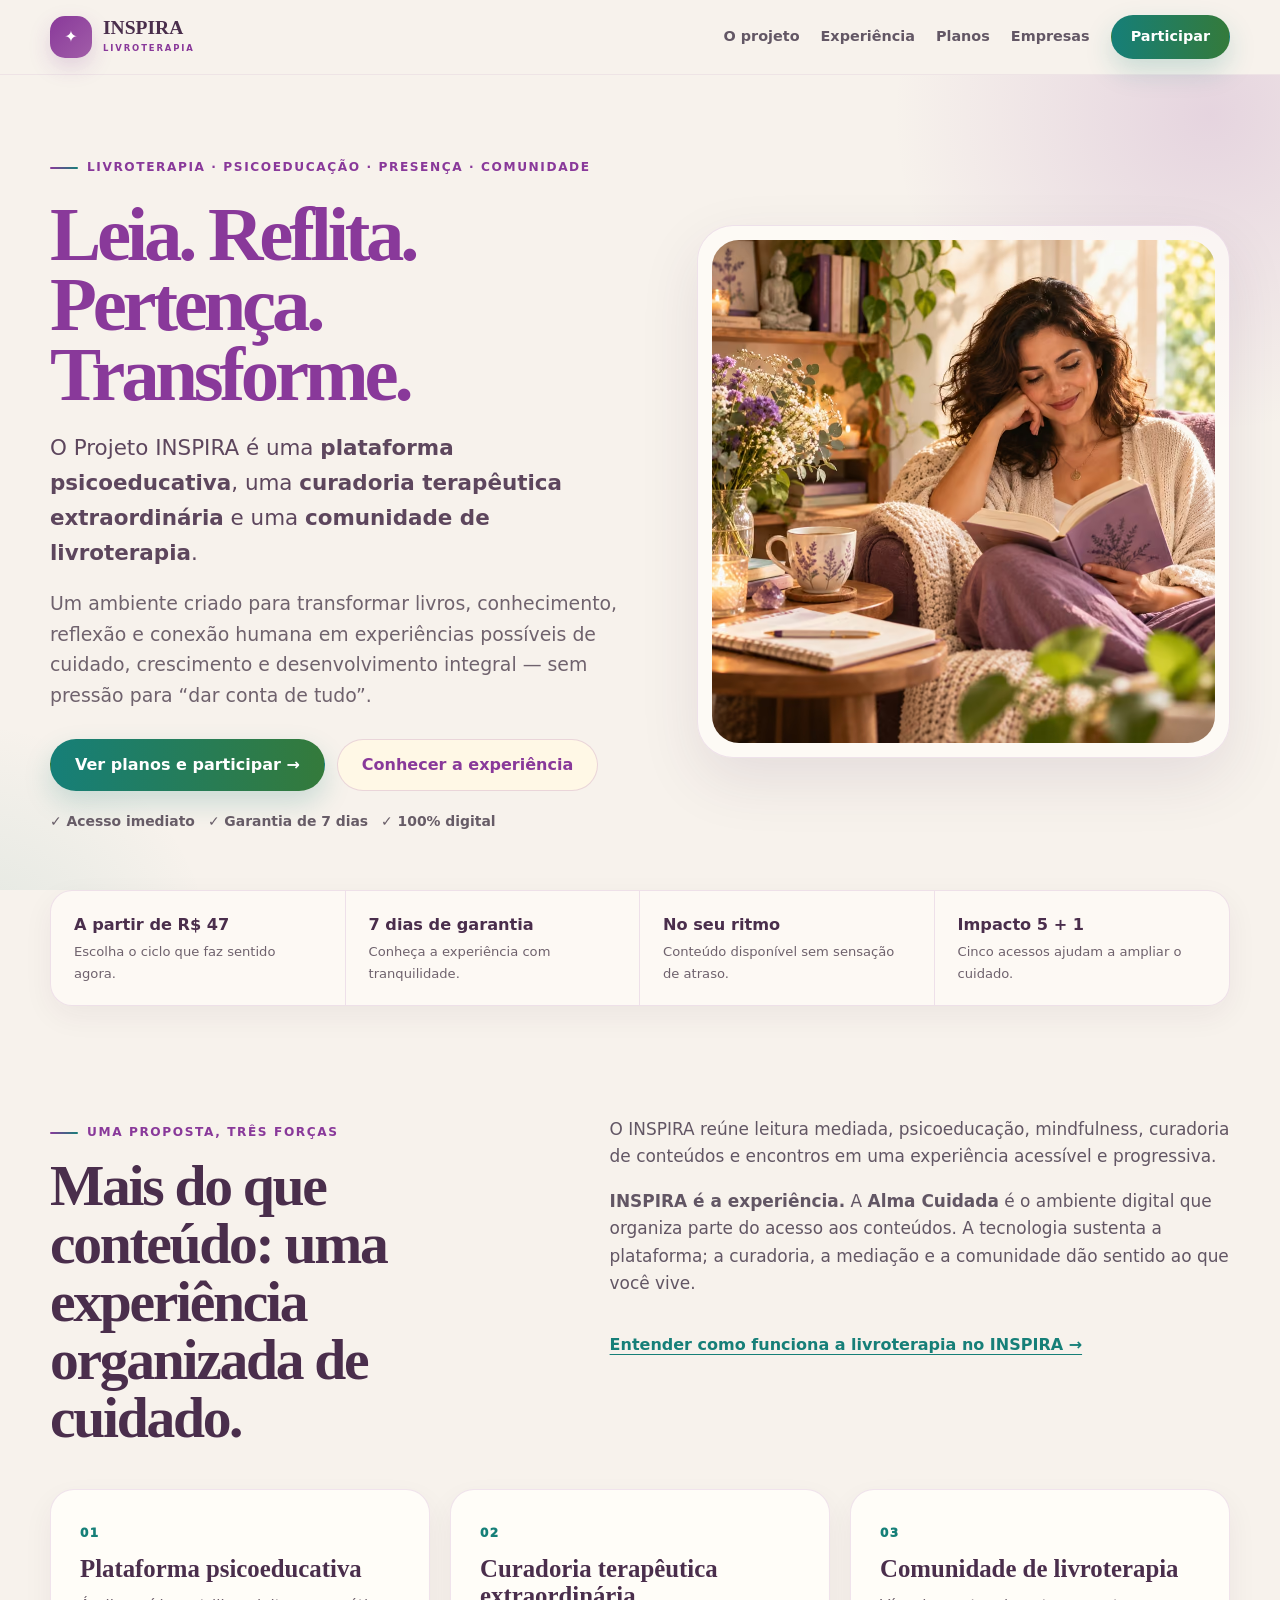
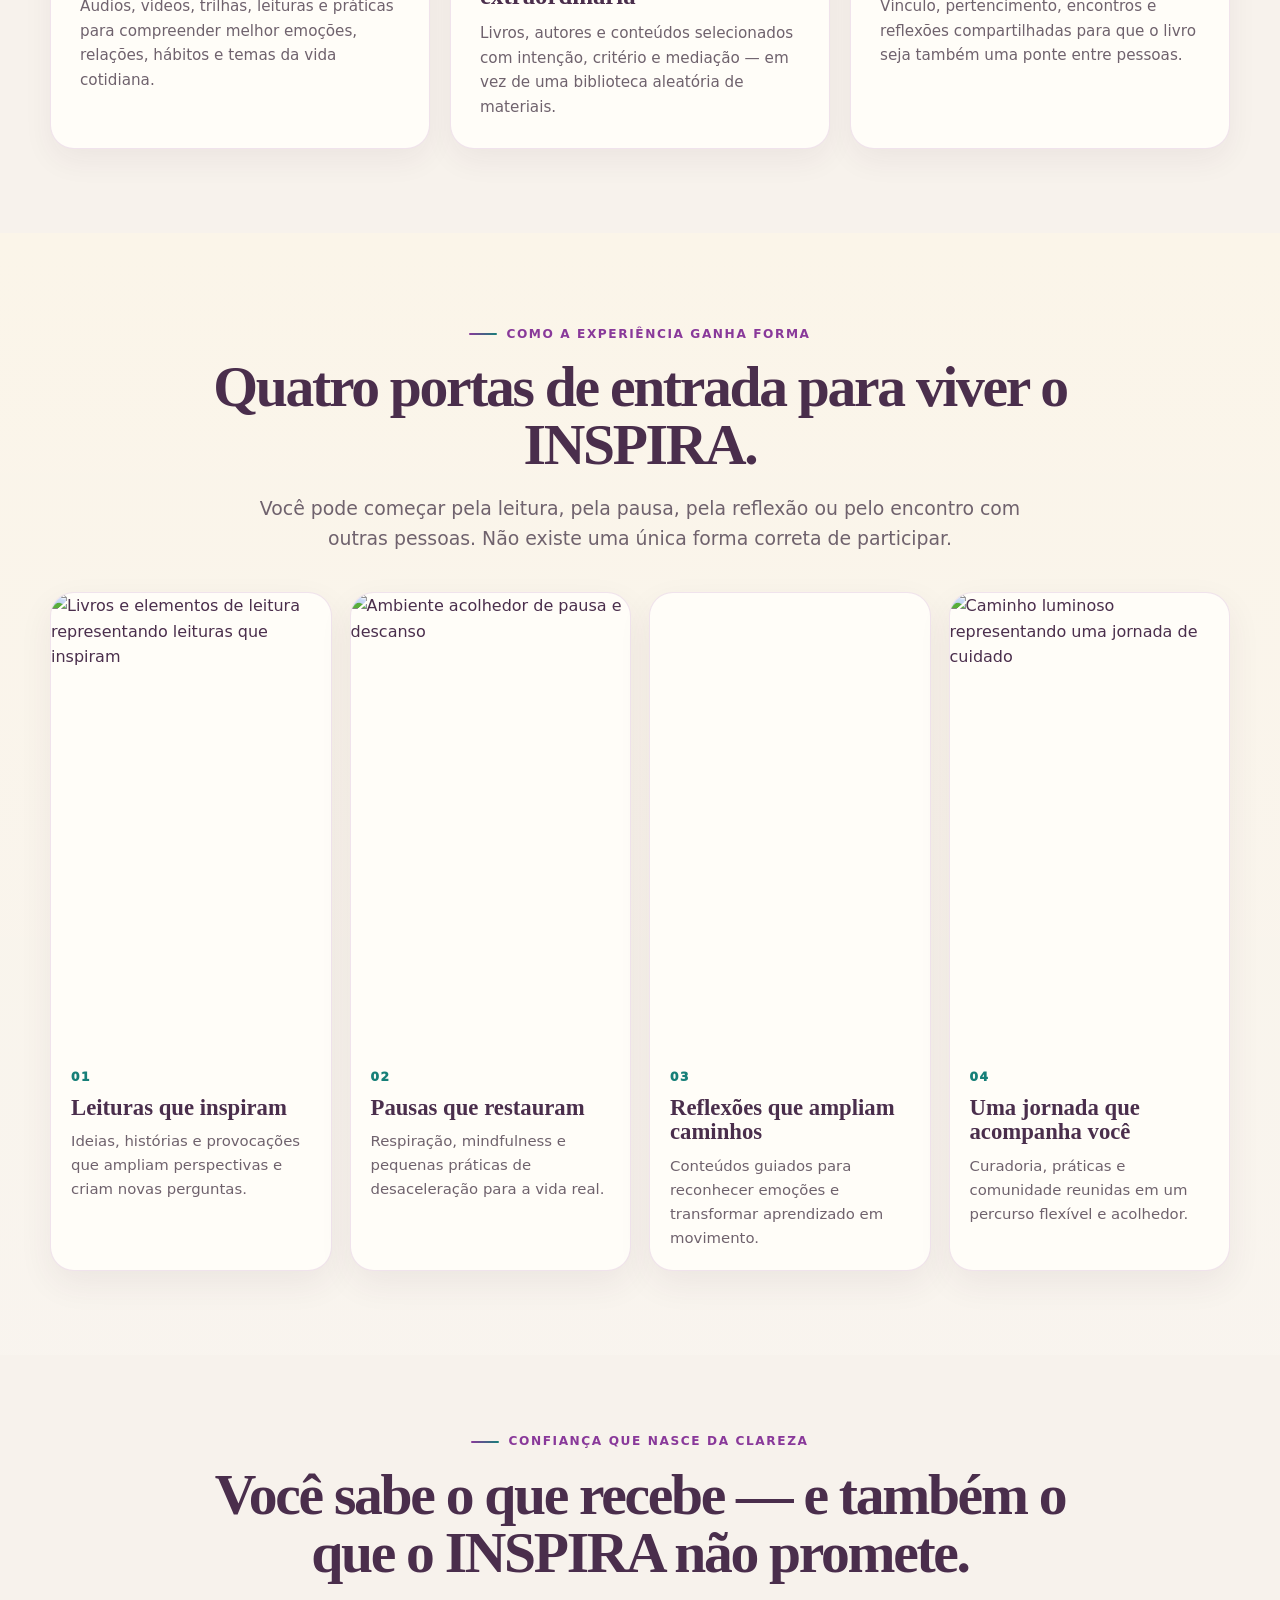
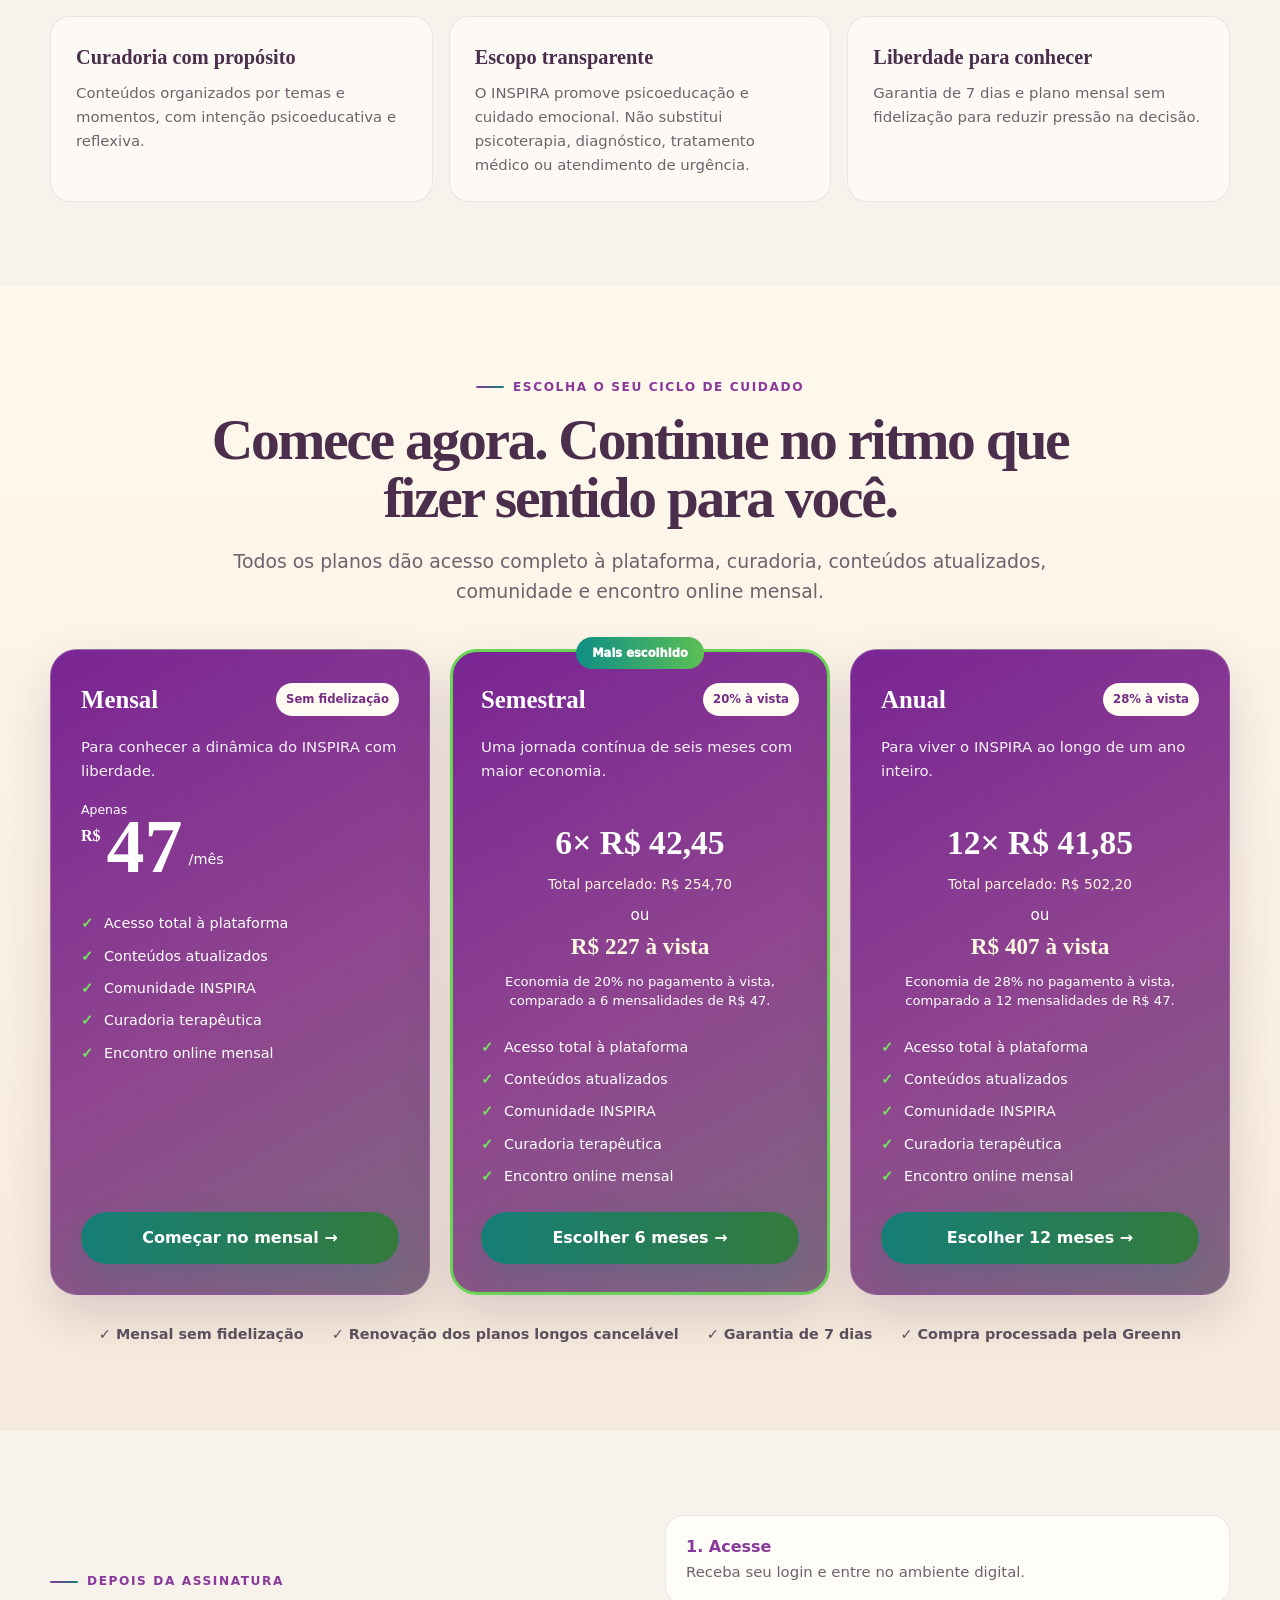
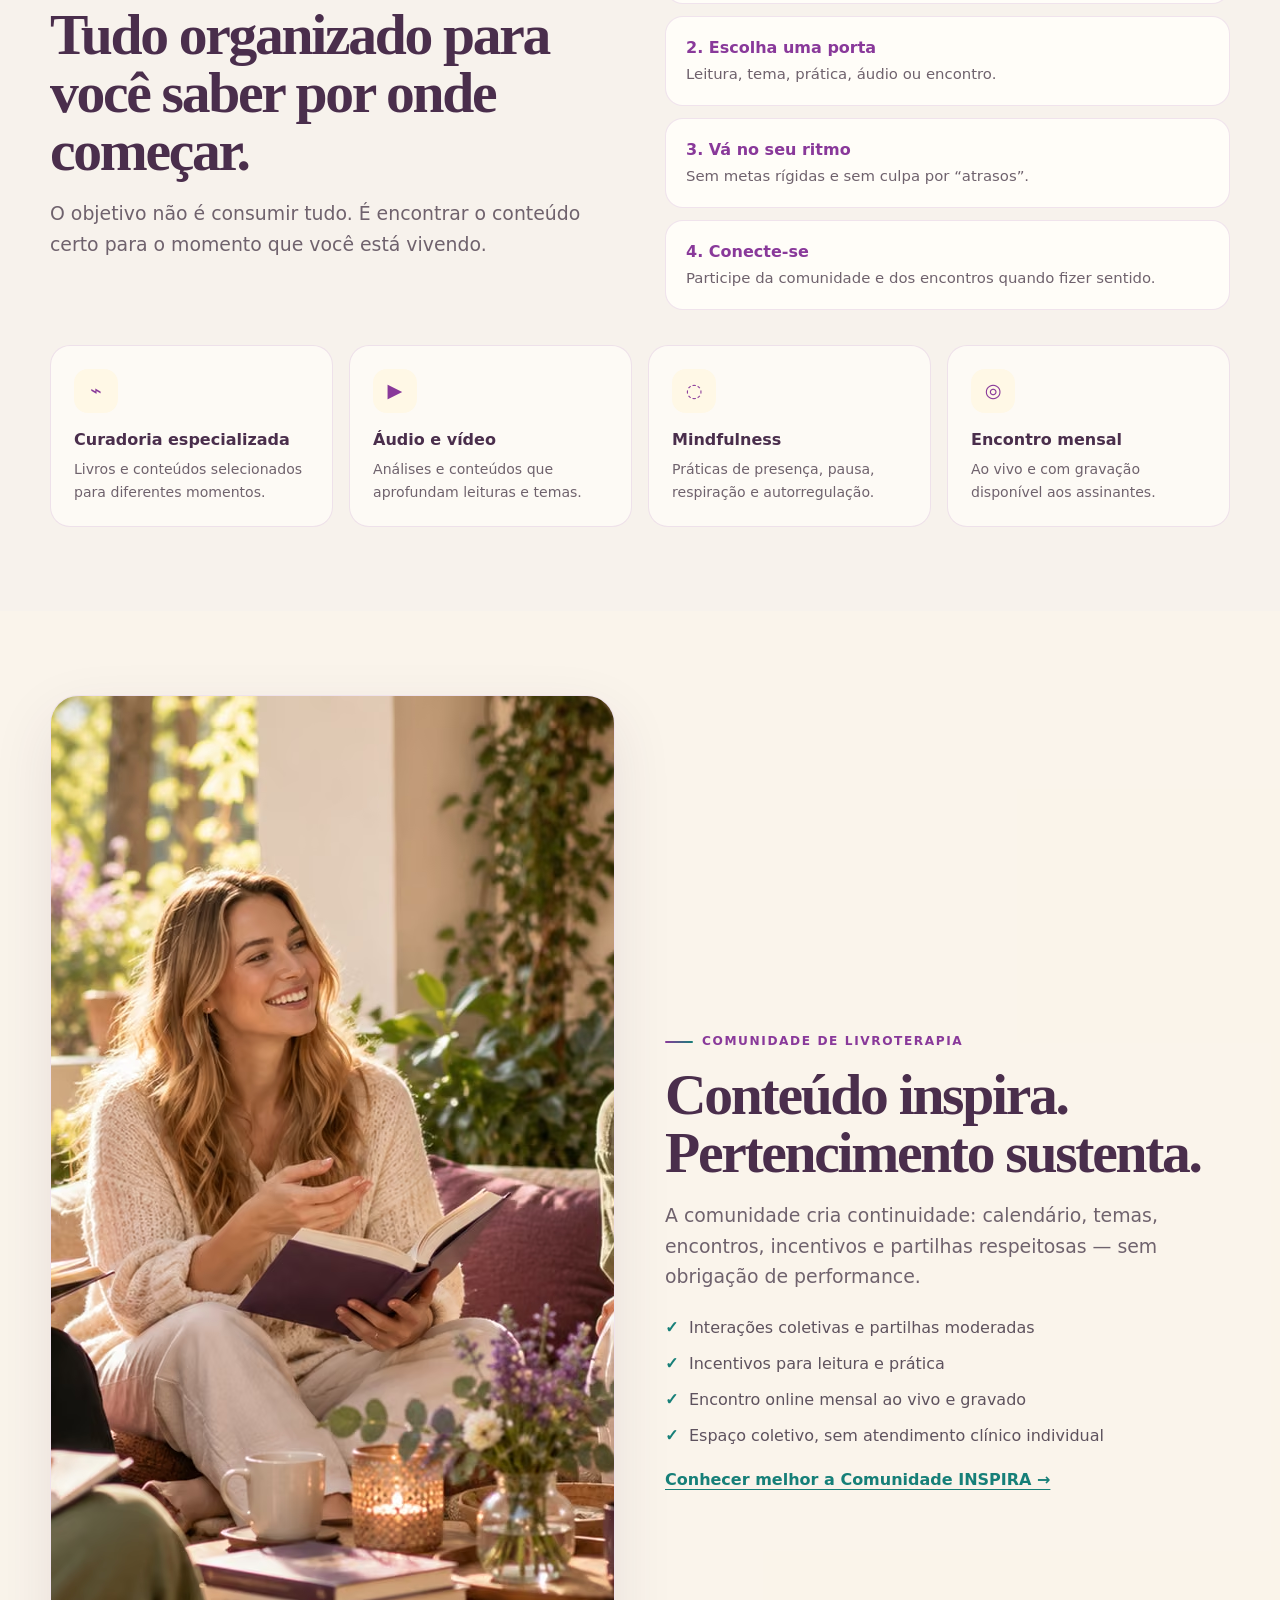
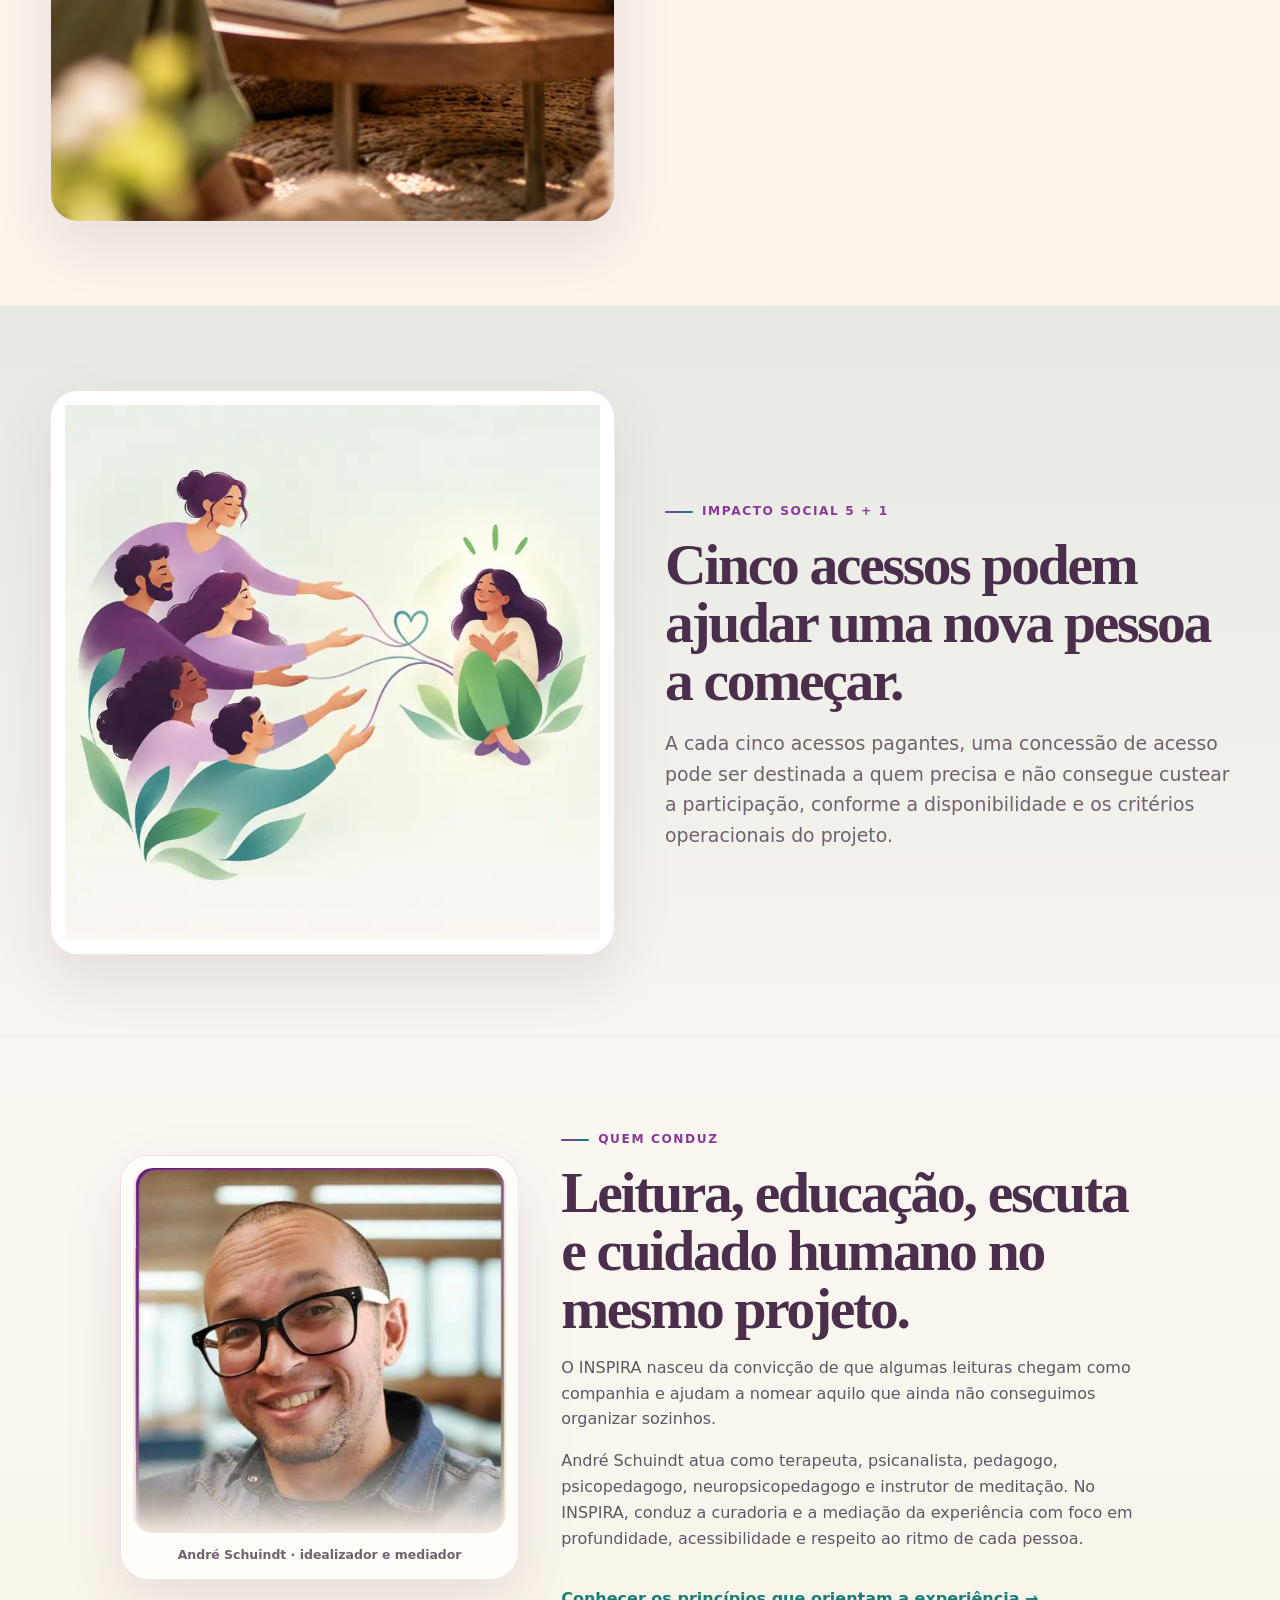
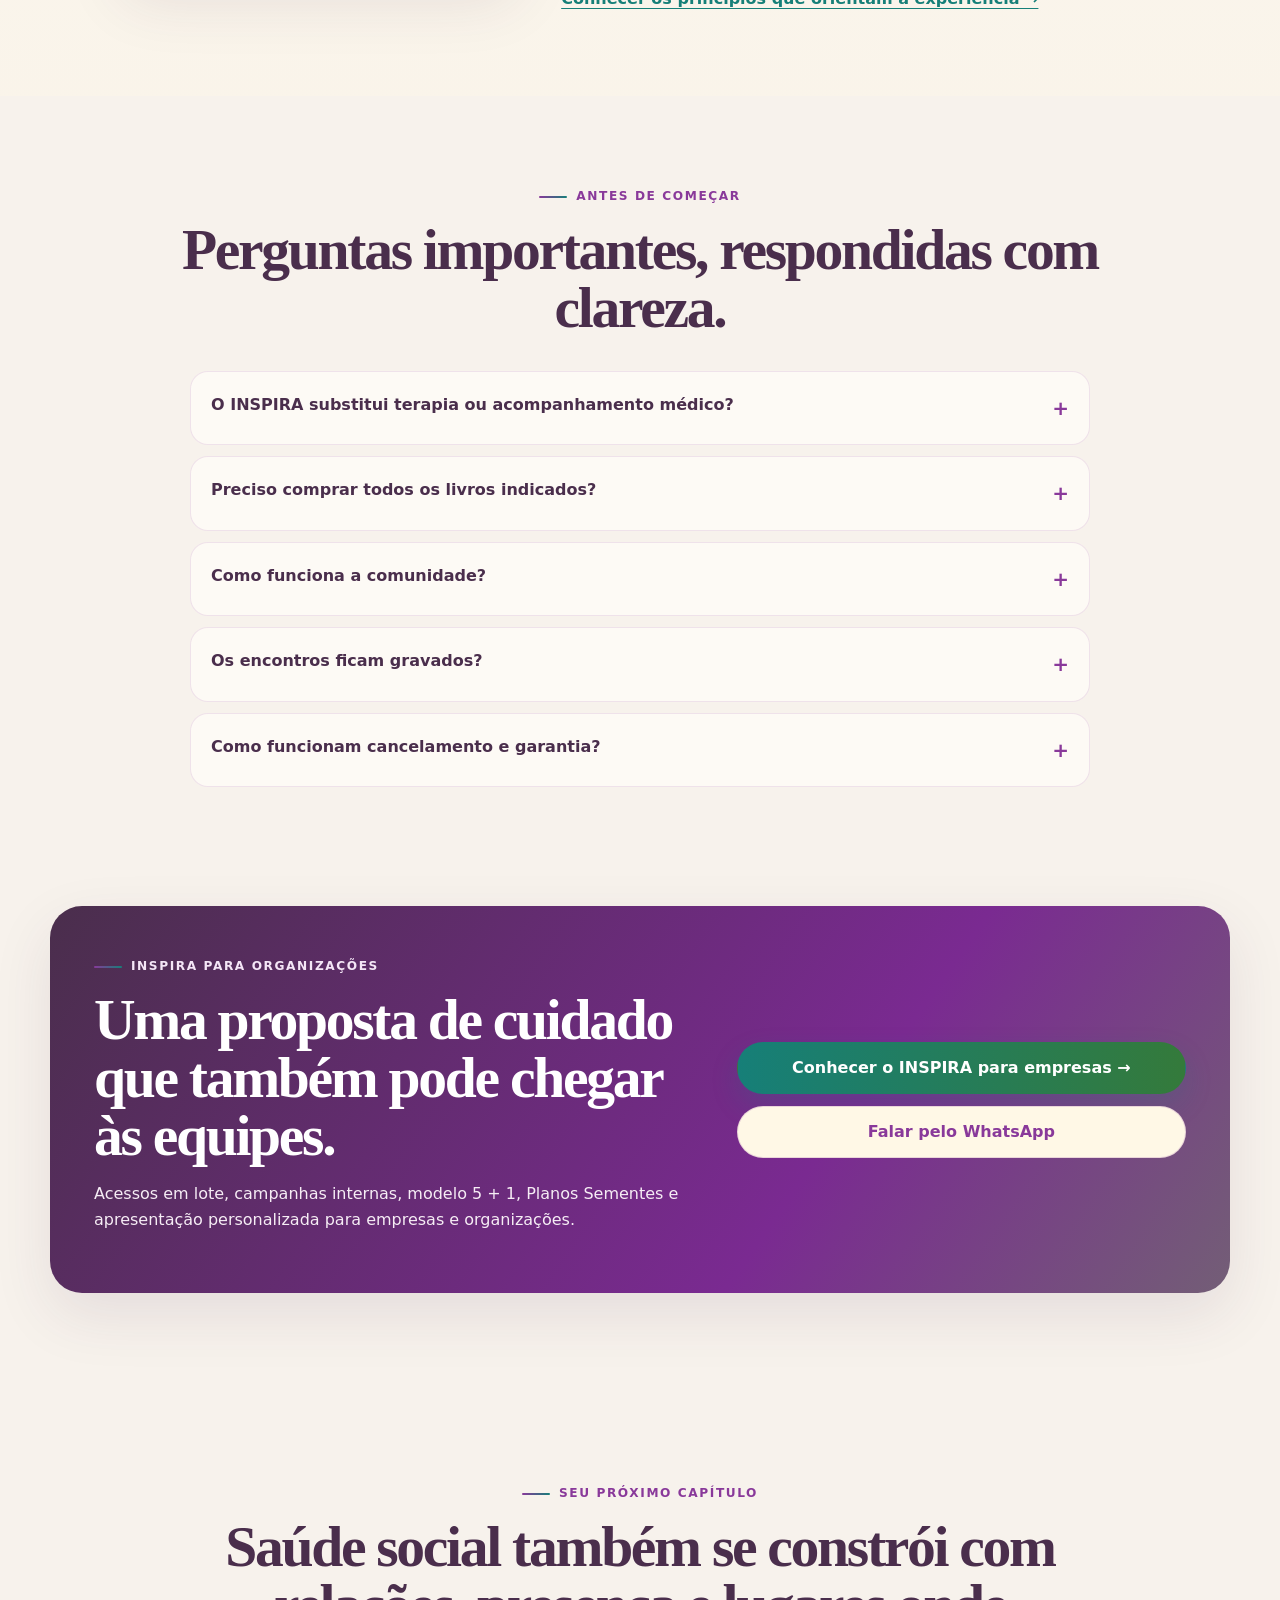
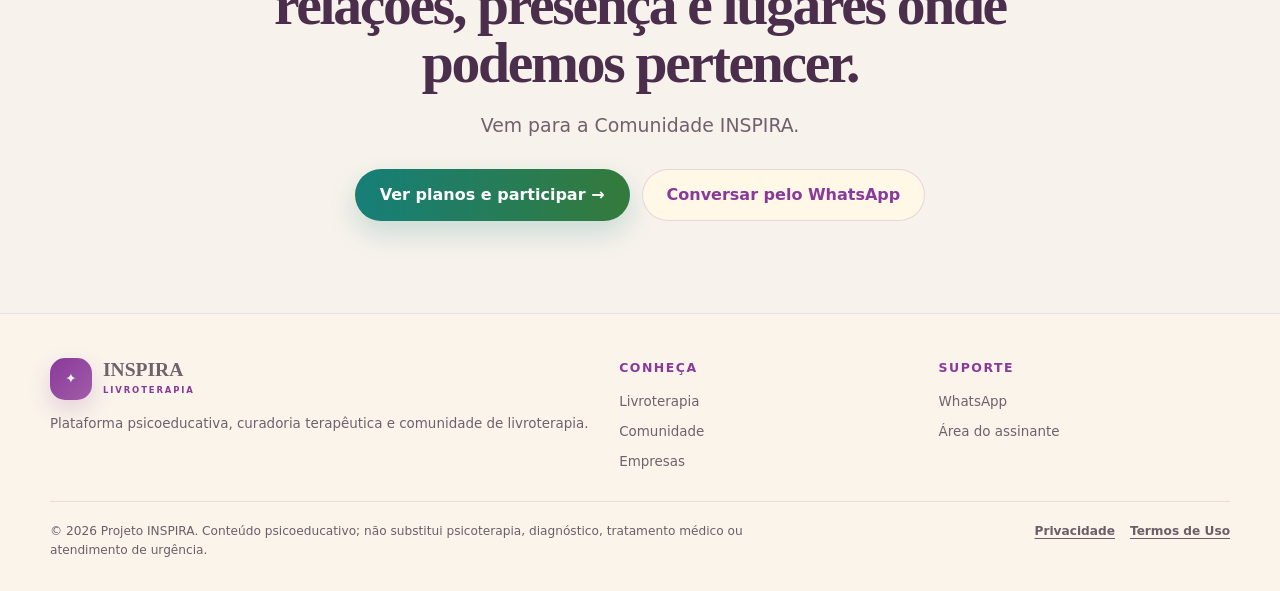
==== commit e19729d9: "INSPIRA: nova imagem vertical da comunidade de livroterapia" ====
--- a/index.html
+++ b/index.html
@@ -15,7 +15,7 @@
   <meta property="og:image:width" content="1000"><meta property="og:image:height" content="575"><meta property="og:image:alt" content="Comunidade INSPIRA">
   <meta name="twitter:card" content="summary_large_image"><meta name="twitter:title" content="Projeto INSPIRA | Livroterapia, psicoeducação e comunidade"><meta name="twitter:description" content="Leia, reflita, pratique e pertença: uma experiência de cuidado no seu ritmo."><meta name="twitter:image" content="https://projetoinspira.vercel.app/assets/comunidade-inspira-banner-1000.webp">
   <link rel="icon" href="/favicon.svg" type="image/svg+xml"><link rel="apple-touch-icon" href="/assets/projeto-inspira-hero-square.webp"><link rel="preload" as="image" href="/assets/inspira-hero-leitura-humana-20261021.avif" type="image/avif" fetchpriority="high">
-  <link rel="stylesheet" href="/inspira-v2-1.css?v=500"><script defer src="/_vercel/insights/script.js"></script>
+  <link rel="stylesheet" href="/inspira-v2-1.css?v=501"><script defer src="/_vercel/insights/script.js"></script>
   <script type="application/ld+json">{"@context":"https://schema.org","@graph":[{"@type":"WebSite","@id":"https://projetoinspira.vercel.app/#website","url":"https://projetoinspira.vercel.app/","name":"Projeto INSPIRA","inLanguage":"pt-BR"},{"@type":"Organization","@id":"https://projetoinspira.vercel.app/#organization","name":"Projeto INSPIRA","url":"https://projetoinspira.vercel.app/","founder":{"@type":"Person","name":"André Schuindt"}},{"@type":"Service","@id":"https://projetoinspira.vercel.app/#service","name":"Projeto INSPIRA","provider":{"@id":"https://projetoinspira.vercel.app/#organization"},"areaServed":{"@type":"Country","name":"Brasil"},"description":"Plataforma psicoeducativa, curadoria terapêutica e comunidade de livroterapia com leitura mediada, práticas de presença, conteúdos guiados e encontros.","offers":[{"@type":"Offer","name":"Plano mensal","priceCurrency":"BRL","price":"47.00","url":"https://payfast.greenn.com.br/redirect/272524"},{"@type":"Offer","name":"Plano semestral à vista","priceCurrency":"BRL","price":"227.00","url":"https://payfast.greenn.com.br/redirect/272527"},{"@type":"Offer","name":"Plano anual à vista","priceCurrency":"BRL","price":"407.00","url":"https://payfast.greenn.com.br/redirect/272528"}]}]}</script>
   <meta name="inspira-release" content="5.0"><meta name="inspira-build" content="5.0.0">
 </head>
@@ -30,7 +30,7 @@
 <section class="section credibility" id="confiança"><div class="container center section-head"><span class="eyebrow">Confiança que nasce da clareza</span><h2 class="title">Você sabe o que recebe — e também o que o INSPIRA não promete.</h2></div><div class="container credibility-grid"><article><strong>Curadoria com propósito</strong><p>Conteúdos organizados por temas e momentos, com intenção psicoeducativa e reflexiva.</p></article><article><strong>Escopo transparente</strong><p>O INSPIRA promove psicoeducação e cuidado emocional. Não substitui psicoterapia, diagnóstico, tratamento médico ou atendimento de urgência.</p></article><article><strong>Liberdade para conhecer</strong><p>Garantia de 7 dias e plano mensal sem fidelização para reduzir pressão na decisão.</p></article></div></section>
 <section class="section plans-section" id="planos"><div class="container center section-head"><span class="eyebrow">Escolha o seu ciclo de cuidado</span><h2 class="title">Comece agora. Continue no ritmo que fizer sentido para você.</h2><p class="lead">Todos os planos dão acesso completo à plataforma, curadoria, conteúdos atualizados, comunidade e encontro online mensal.</p></div><div class="container pricing-grid"><article class="price-card"><div class="price-top"><h3>Mensal</h3><span>Sem fidelização</span></div><p>Para conhecer a dinâmica do INSPIRA com liberdade.</p><div class="price"><small>Apenas</small><strong><sup>R$</sup>47</strong><em>/mês</em></div><ul><li>Acesso total à plataforma</li><li>Conteúdos atualizados</li><li>Comunidade INSPIRA</li><li>Curadoria terapêutica</li><li>Encontro online mensal</li></ul><a class="btn btn-primary full" data-checkout data-event="checkout_mensal" href="https://payfast.greenn.com.br/redirect/272524" target="_blank" rel="noopener">Começar no mensal →</a></article><article class="price-card featured"><div class="ribbon">Mais escolhido</div><div class="price-top"><h3>Semestral</h3><span>20% à vista</span></div><p>Uma jornada contínua de seis meses com maior economia.</p><div class="installment"><strong>6× R$ 42,45</strong><span>Total parcelado: R$ 254,70</span></div><div class="cash">ou <strong>R$ 227 à vista</strong><small>Economia de 20% no pagamento à vista, comparado a 6 mensalidades de R$ 47.</small></div><ul><li>Acesso total à plataforma</li><li>Conteúdos atualizados</li><li>Comunidade INSPIRA</li><li>Curadoria terapêutica</li><li>Encontro online mensal</li></ul><a class="btn btn-primary full" data-checkout data-event="checkout_semestral" href="https://payfast.greenn.com.br/redirect/272527" target="_blank" rel="noopener">Escolher 6 meses →</a></article><article class="price-card"><div class="price-top"><h3>Anual</h3><span>28% à vista</span></div><p>Para viver o INSPIRA ao longo de um ano inteiro.</p><div class="installment"><strong>12× R$ 41,85</strong><span>Total parcelado: R$ 502,20</span></div><div class="cash">ou <strong>R$ 407 à vista</strong><small>Economia de 28% no pagamento à vista, comparado a 12 mensalidades de R$ 47.</small></div><ul><li>Acesso total à plataforma</li><li>Conteúdos atualizados</li><li>Comunidade INSPIRA</li><li>Curadoria terapêutica</li><li>Encontro online mensal</li></ul><a class="btn btn-primary full" data-checkout data-event="checkout_anual" href="https://payfast.greenn.com.br/redirect/272528" target="_blank" rel="noopener">Escolher 12 meses →</a></article></div><div class="container plan-trust"><span>✓ Mensal sem fidelização</span><span>✓ Renovação dos planos longos cancelável</span><span>✓ Garantia de 7 dias</span><span>✓ Compra processada pela Greenn</span></div></section>
 <section class="section" id="incluido"><div class="container split"><div><span class="eyebrow">Depois da assinatura</span><h2 class="title">Tudo organizado para você saber por onde começar.</h2><p class="lead">O objetivo não é consumir tudo. É encontrar o conteúdo certo para o momento que você está vivendo.</p></div><div class="check-list"><div><b>1. Acesse</b><span>Receba seu login e entre no ambiente digital.</span></div><div><b>2. Escolha uma porta</b><span>Leitura, tema, prática, áudio ou encontro.</span></div><div><b>3. Vá no seu ritmo</b><span>Sem metas rígidas e sem culpa por “atrasos”.</span></div><div><b>4. Conecte-se</b><span>Participe da comunidade e dos encontros quando fizer sentido.</span></div></div></div><div class="container resource-grid"><article><span>⌁</span><h3>Curadoria especializada</h3><p>Livros e conteúdos selecionados para diferentes momentos.</p></article><article><span>▶</span><h3>Áudio e vídeo</h3><p>Análises e conteúdos que aprofundam leituras e temas.</p></article><article><span>◌</span><h3>Mindfulness</h3><p>Práticas de presença, pausa, respiração e autorregulação.</p></article><article><span>◎</span><h3>Encontro mensal</h3><p>Ao vivo e com gravação disponível aos assinantes.</p></article></div></section>
-<section class="section community-section" id="comunidade"><div class="container split"><figure class="photo-card"><img src="/assets/hero-meditacao.jpg" width="755" height="604" alt="Pessoa em momento de pausa e presença" loading="lazy" decoding="async"></figure><div><span class="eyebrow">Comunidade de livroterapia</span><h2 class="title">Conteúdo inspira. Pertencimento sustenta.</h2><p class="lead">A comunidade cria continuidade: calendário, temas, encontros, incentivos e partilhas respeitosas — sem obrigação de performance.</p><ul class="feature-list"><li>Interações coletivas e partilhas moderadas</li><li>Incentivos para leitura e prática</li><li>Encontro online mensal ao vivo e gravado</li><li>Espaço coletivo, sem atendimento clínico individual</li></ul><a class="text-link" href="/comunidade">Conhecer melhor a Comunidade INSPIRA →</a></div></div></section>
+<section class="section community-section" id="comunidade"><div class="container split"><figure class="photo-card"><img src="/assets/inspira-comunidade-livroterapia-vertical-20261021.avif" width="900" height="1125" alt="Mulheres compartilhando livros e reflexões em um encontro acolhedor de leitura" loading="lazy" decoding="async"></figure><div><span class="eyebrow">Comunidade de livroterapia</span><h2 class="title">Conteúdo inspira. Pertencimento sustenta.</h2><p class="lead">A comunidade cria continuidade: calendário, temas, encontros, incentivos e partilhas respeitosas — sem obrigação de performance.</p><ul class="feature-list"><li>Interações coletivas e partilhas moderadas</li><li>Incentivos para leitura e prática</li><li>Encontro online mensal ao vivo e gravado</li><li>Espaço coletivo, sem atendimento clínico individual</li></ul><a class="text-link" href="/comunidade">Conhecer melhor a Comunidade INSPIRA →</a></div></div></section>
 <section class="section impact-section" id="impacto"><div class="container split"><figure class="impact-art"><img src="/assets/impacto-social-5mais1.svg?v=50" width="540" height="540" alt="Modelo de impacto social 5 mais 1 do Projeto INSPIRA" loading="lazy" decoding="async"></figure><div><span class="eyebrow">Impacto social 5 + 1</span><h2 class="title">Cinco acessos podem ajudar uma nova pessoa a começar.</h2><p class="lead">A cada cinco acessos pagantes, uma concessão de acesso pode ser destinada a quem precisa e não consegue custear a participação, conforme a disponibilidade e os critérios operacionais do projeto.</p></div></div></section>
 <section class="section founder-section" id="andre"><div class="container founder-grid"><figure class="founder-photo"><img src="/assets/andre-schuindt.jpg?v=50" width="640" height="640" alt="André Schuindt, idealizador e mediador do Projeto INSPIRA" loading="lazy" decoding="async"><figcaption>André Schuindt · idealizador e mediador</figcaption></figure><div class="founder-copy"><span class="eyebrow">Quem conduz</span><h2 class="title">Leitura, educação, escuta e cuidado humano no mesmo projeto.</h2><p>O INSPIRA nasceu da convicção de que algumas leituras chegam como companhia e ajudam a nomear aquilo que ainda não conseguimos organizar sozinhos.</p><p>André Schuindt atua como terapeuta, psicanalista, pedagogo, psicopedagogo, neuropsicopedagogo e instrutor de meditação. No INSPIRA, conduz a curadoria e a mediação da experiência com foco em profundidade, acessibilidade e respeito ao ritmo de cada pessoa.</p><a class="text-link" href="/livroterapia">Conhecer os princípios que orientam a experiência →</a></div></div></section>
 <section class="section faq-section" id="duvidas"><div class="container center section-head"><span class="eyebrow">Antes de começar</span><h2 class="title">Perguntas importantes, respondidas com clareza.</h2></div><div class="container faq"><details><summary>O INSPIRA substitui terapia ou acompanhamento médico?</summary><p>Não. O projeto é uma iniciativa psicoeducativa e de promoção do cuidado emocional por meio da livroterapia e de práticas integrativas. Não substitui psicoterapia, diagnóstico, tratamento médico ou atendimento de urgência.</p></details><details><summary>Preciso comprar todos os livros indicados?</summary><p>Não. A plataforma oferece conteúdos próprios em diferentes formatos. Quando uma obra externa for recomendada, a aquisição é opcional.</p></details><details><summary>Como funciona a comunidade?</summary><p>É um espaço coletivo e moderado para calendário, temas, encontros e partilhas respeitosas. Não oferece atendimento clínico individual.</p></details><details><summary>Os encontros ficam gravados?</summary><p>Há previsão de encontro online mensal ao vivo com gravação disponível aos assinantes, conforme o calendário comunicado em cada ciclo.</p></details><details><summary>Como funcionam cancelamento e garantia?</summary><p>O plano mensal é apresentado sem fidelização. Planos semestral e anual seguem o ciclo contratado, com possibilidade de cancelar a renovação automática. A garantia de 7 dias segue as condições informadas no checkout.</p></details></div></section>
--- a/inspira-v2-1.css
+++ b/inspira-v2-1.css
@@ -17,4 +17,6 @@
 .page-hero{padding:78px 0 55px;background:linear-gradient(180deg,rgba(255,248,230,.45),transparent)}.page-hero .title{max-width:900px}.page-copy{max-width:880px}.page-copy h2{font-family:Georgia,"Times New Roman",serif;font-size:2rem;line-height:1.15;margin:36px 0 10px}.page-copy p,.page-copy li{color:#625664;font-size:1rem}.page-copy ul{padding-left:22px}.info-grid{display:grid;grid-template-columns:repeat(3,1fr);gap:18px;margin-top:32px}.info-card{padding:26px;border:1px solid var(--line);border-radius:22px;background:var(--paper)}.info-card h3{font-family:Georgia,"Times New Roman",serif;font-size:1.35rem;margin:0 0 8px}.info-card p{margin:0;color:var(--muted)}.page-cta{margin-top:30px}.reveal{opacity:1;transform:none}
 @media(max-width:1000px){.hero-grid,.intro-grid,.split,.founder-grid,.b2b-box{grid-template-columns:1fr}.hero-visual{max-width:620px;margin-inline:auto}.pillars,.credibility-grid,.pricing-grid,.info-grid{grid-template-columns:1fr 1fr}.pricing-grid .price-card:last-child{grid-column:1/-1;max-width:560px;width:100%;justify-self:center}.experience-grid,.resource-grid{grid-template-columns:1fr 1fr}.trust-grid{grid-template-columns:1fr 1fr}.trust-grid>div:nth-child(2){border-right:0}.trust-grid>div:nth-child(-n+2){border-bottom:1px solid var(--line)}.navlinks{display:none}.menu{display:block}.navlinks.open{position:absolute;top:74px;left:20px;right:20px;display:flex;flex-direction:column;align-items:stretch;padding:18px;background:var(--paper);border:1px solid var(--line);border-radius:18px;box-shadow:var(--shadow)}.navlinks.open .btn{width:100%}body{padding-bottom:74px}.mobile-cta{position:fixed;left:12px;right:12px;bottom:12px;z-index:90;display:flex;justify-content:center}.mobile-cta[hidden]{display:none!important}.mobile-cta .btn{width:min(100%,520px);box-shadow:0 14px 36px rgba(35,28,37,.23)}}
 @media(max-width:680px){.container{width:min(calc(100% - 28px),var(--max))}.section{padding:66px 0}.hero{padding-top:48px}.hero h1{font-size:clamp(3rem,14vw,4.4rem)}.hero-copy .actions .btn{width:100%}.trust-grid,.pillars,.credibility-grid,.pricing-grid,.experience-grid,.resource-grid,.info-grid{grid-template-columns:1fr}.pricing-grid .price-card:last-child{grid-column:auto;max-width:none}.trust-grid>div{border-right:0;border-bottom:1px solid var(--line)}.trust-grid>div:last-child{border-bottom:0}.experience-card{border-radius:21px}.price-card,.price-card.featured{padding:25px 21px}.price-top{align-items:flex-start}.price-card>p{min-height:0}.price-card li{font-size:.94rem}.cash small{font-size:.88rem}.plan-trust{justify-content:flex-start}.b2b-box{padding:28px}.foot{grid-template-columns:1fr}.legal{font-size:.8rem}.final{padding:78px 0 82px}}
-@media(prefers-reduced-motion:reduce){html{scroll-behavior:auto}.btn,.experience-card{transition:none}}+@media(prefers-reduced-motion:reduce){html{scroll-behavior:auto}.btn,.experience-card{transition:none}}
+/* Foto vertical da comunidade de livroterapia – 2026-10-21 */
+.community-section .photo-card img{width:100%;aspect-ratio:4/5;object-fit:cover;object-position:center center}
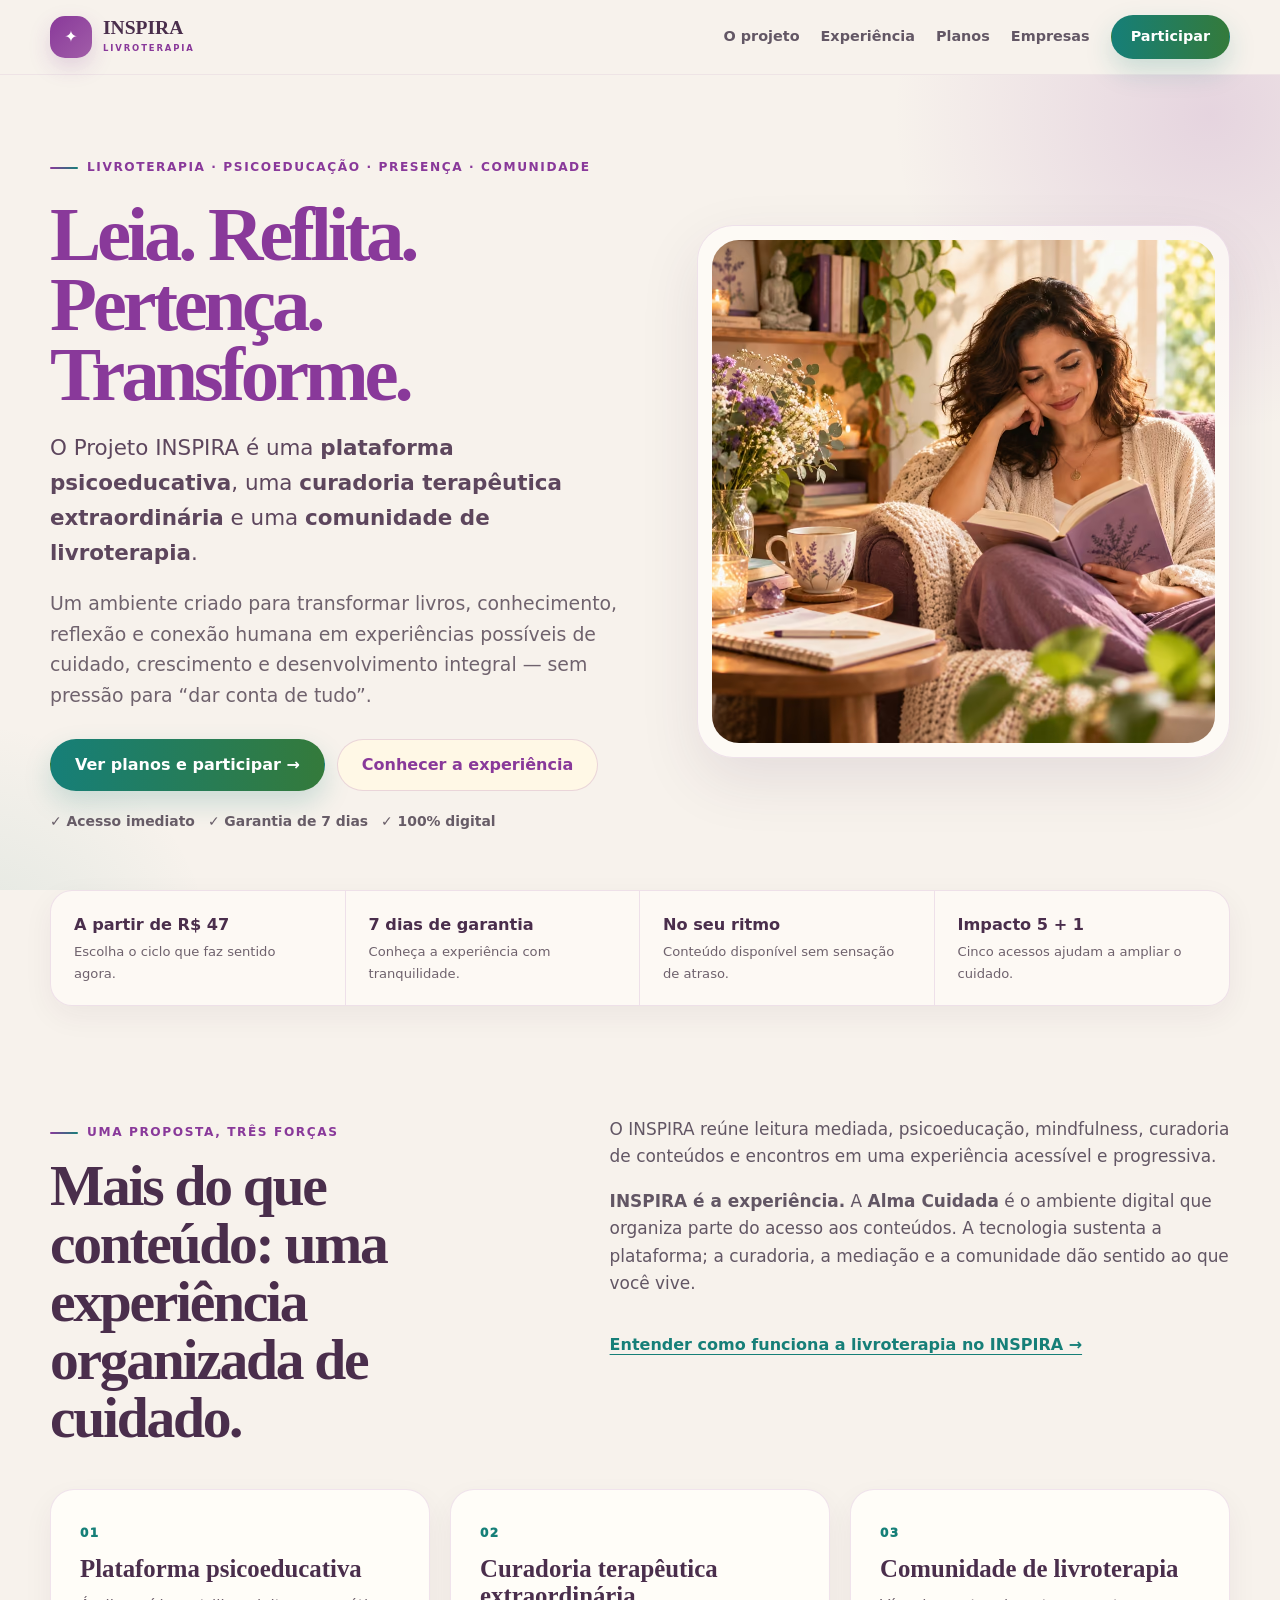
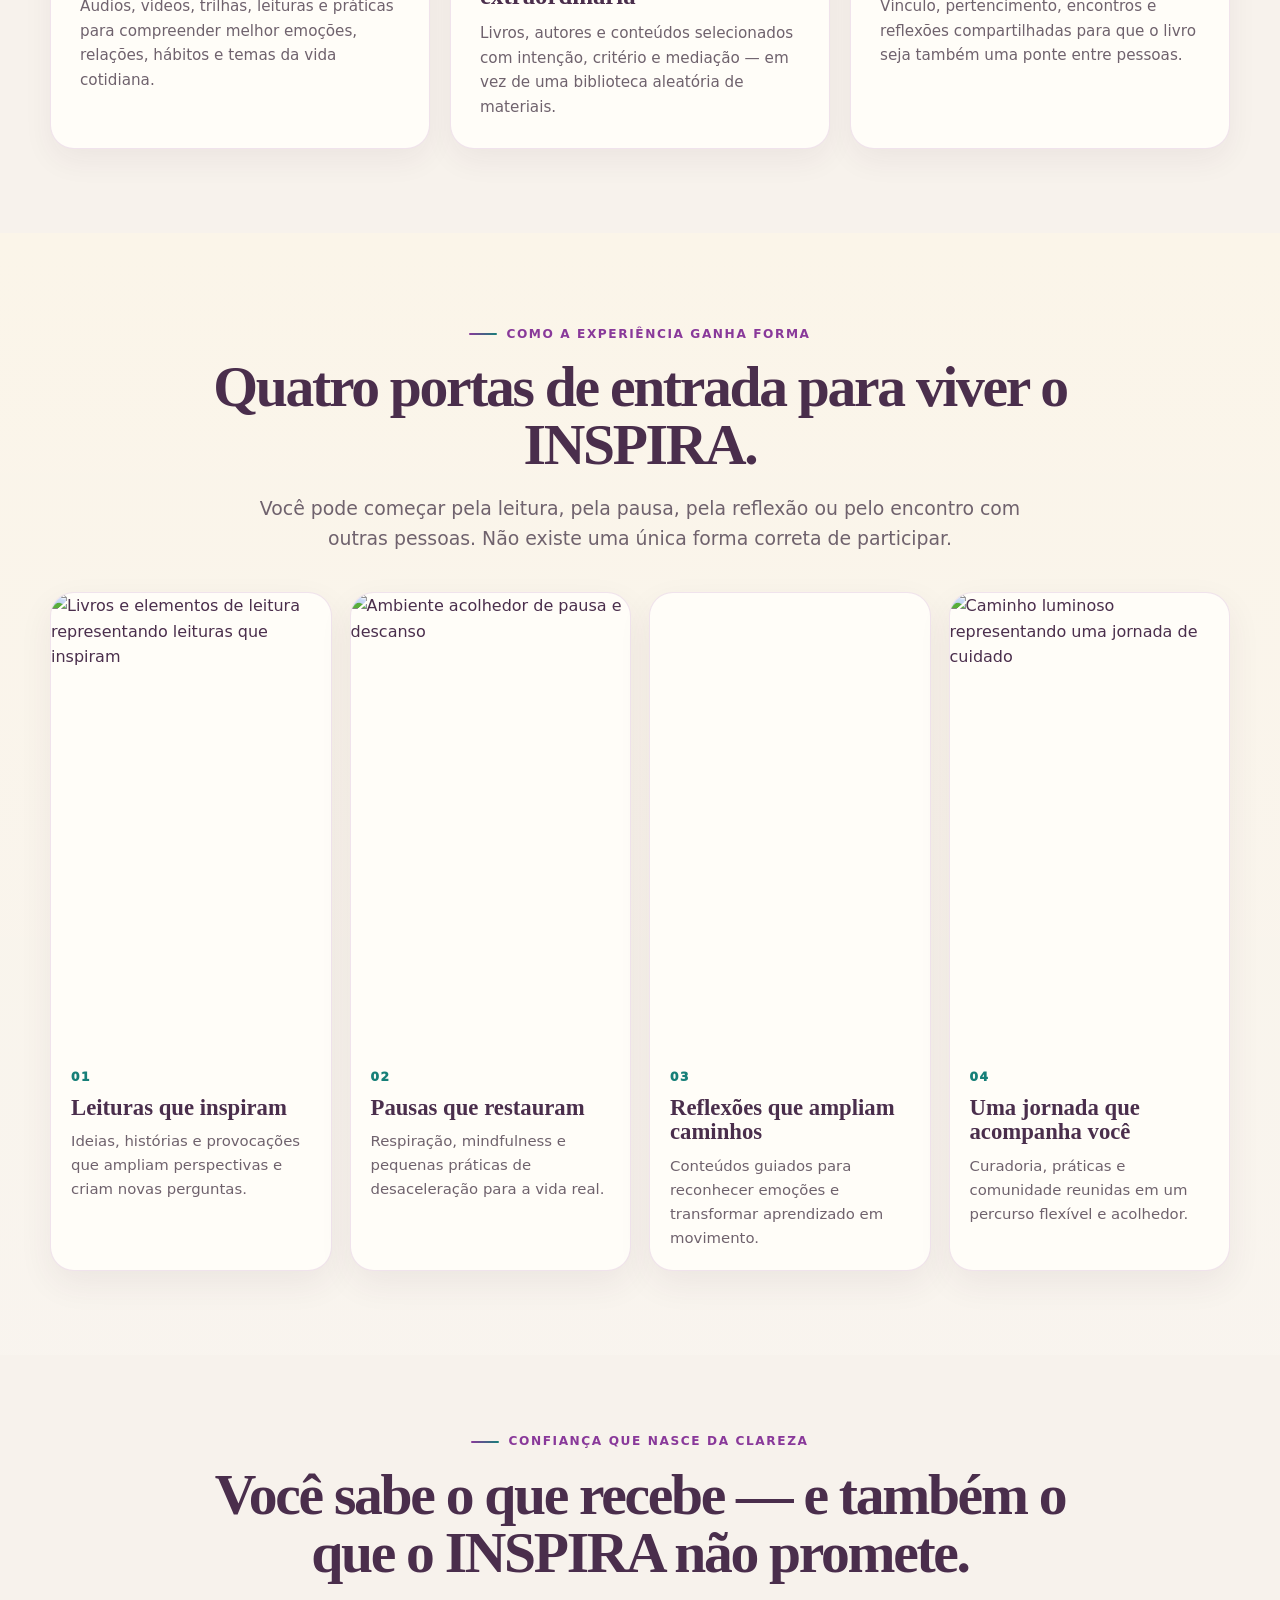
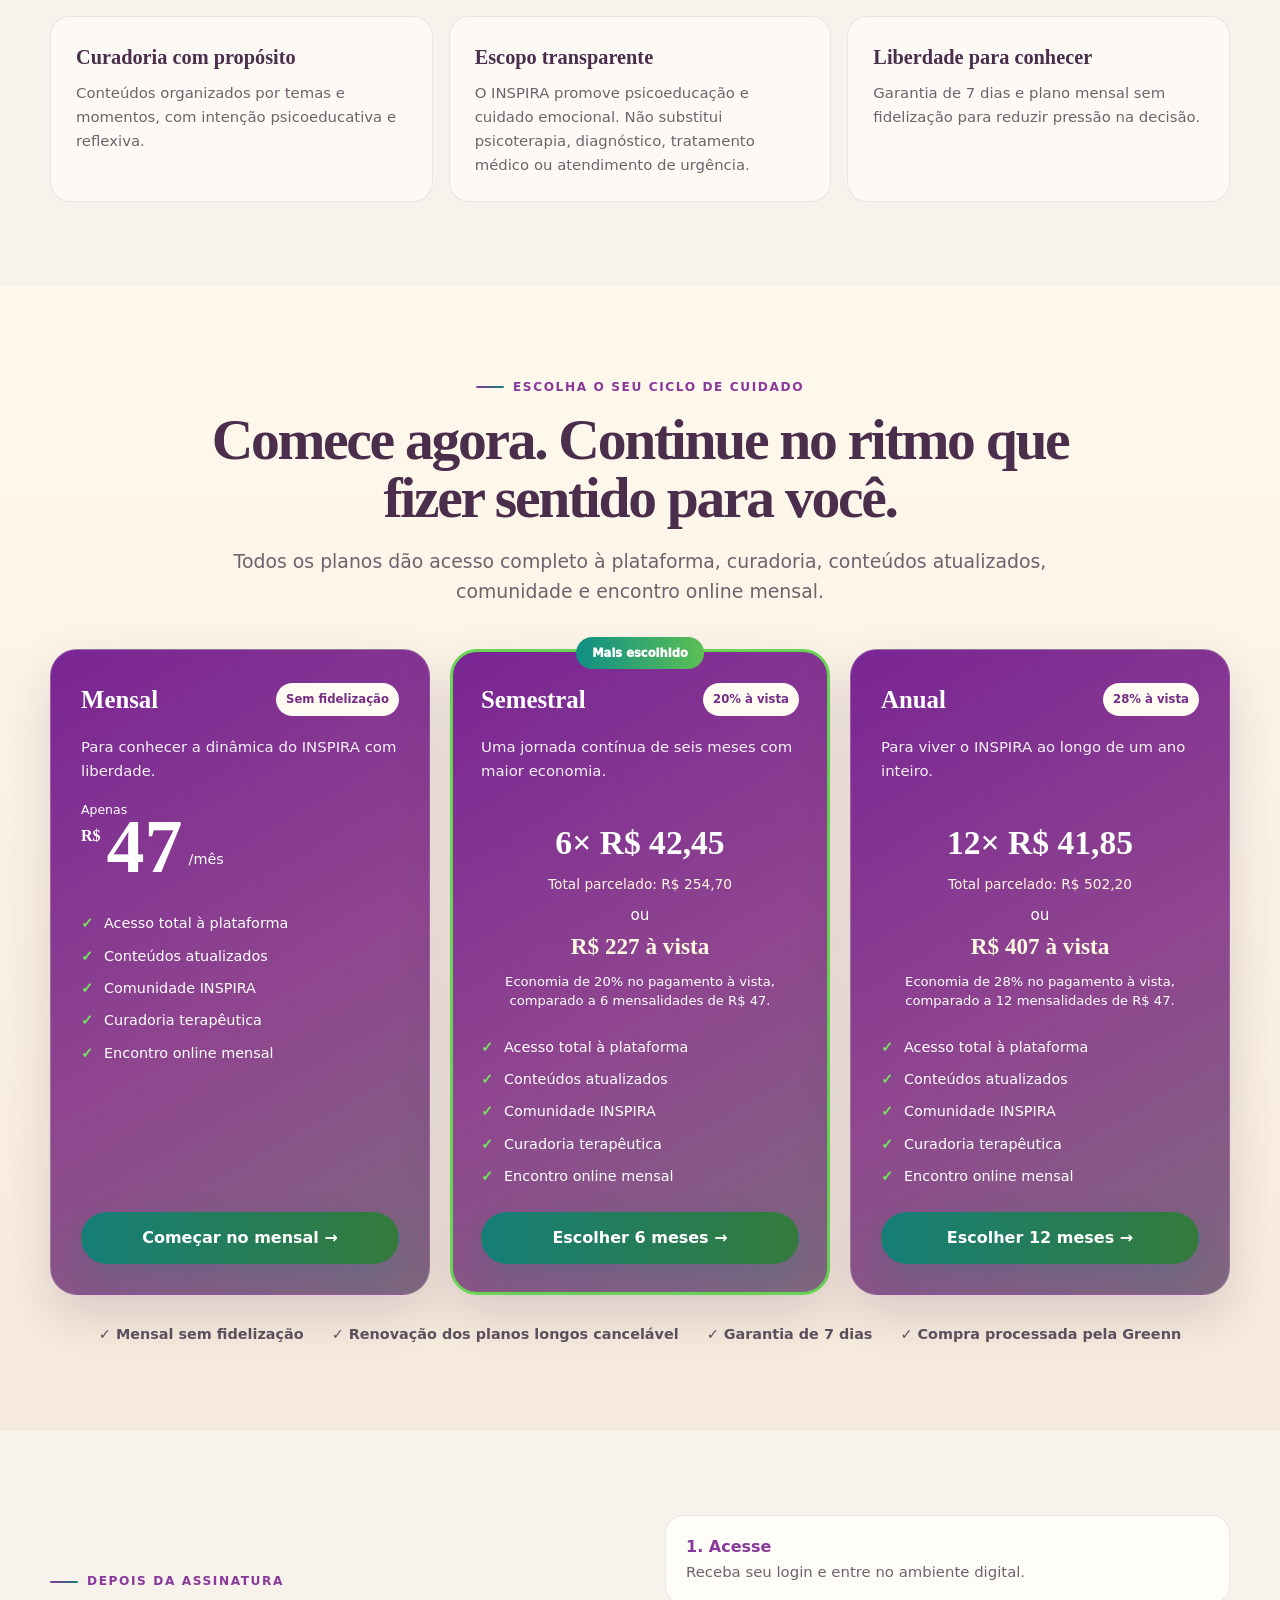
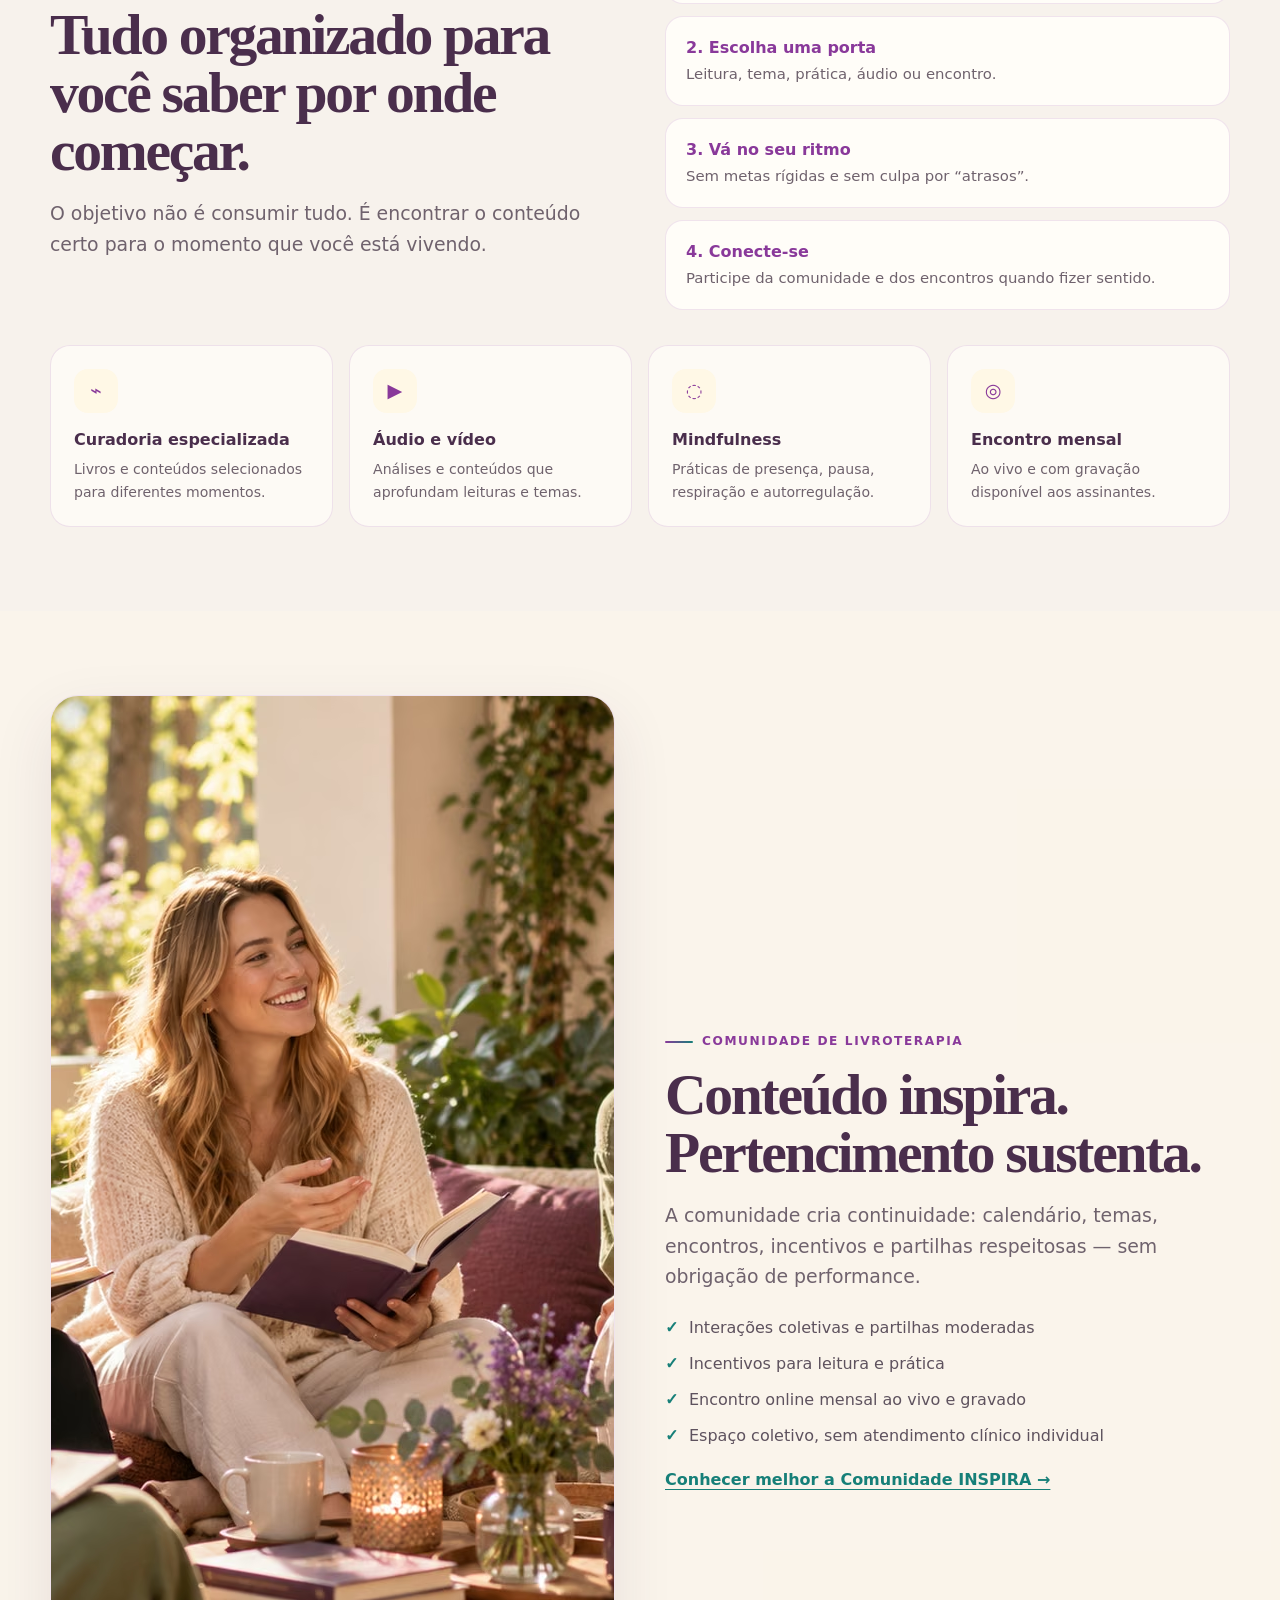
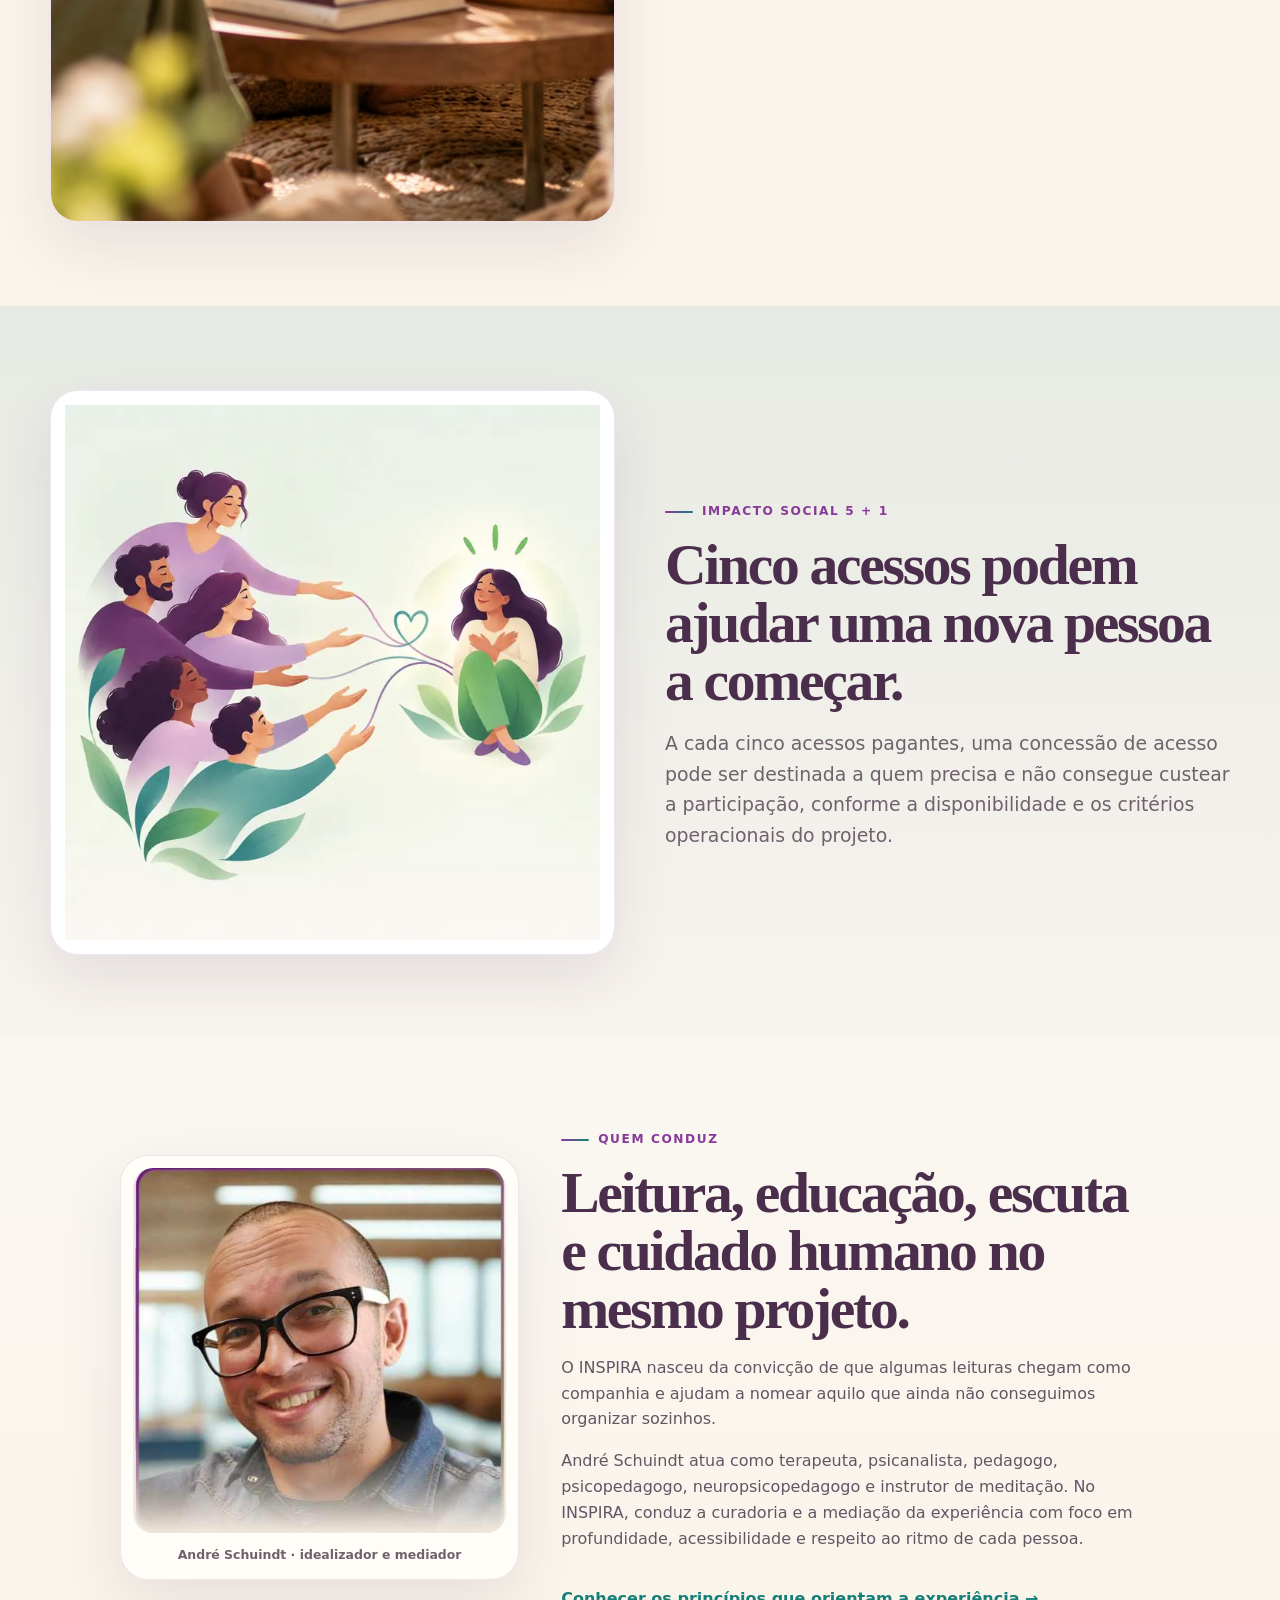
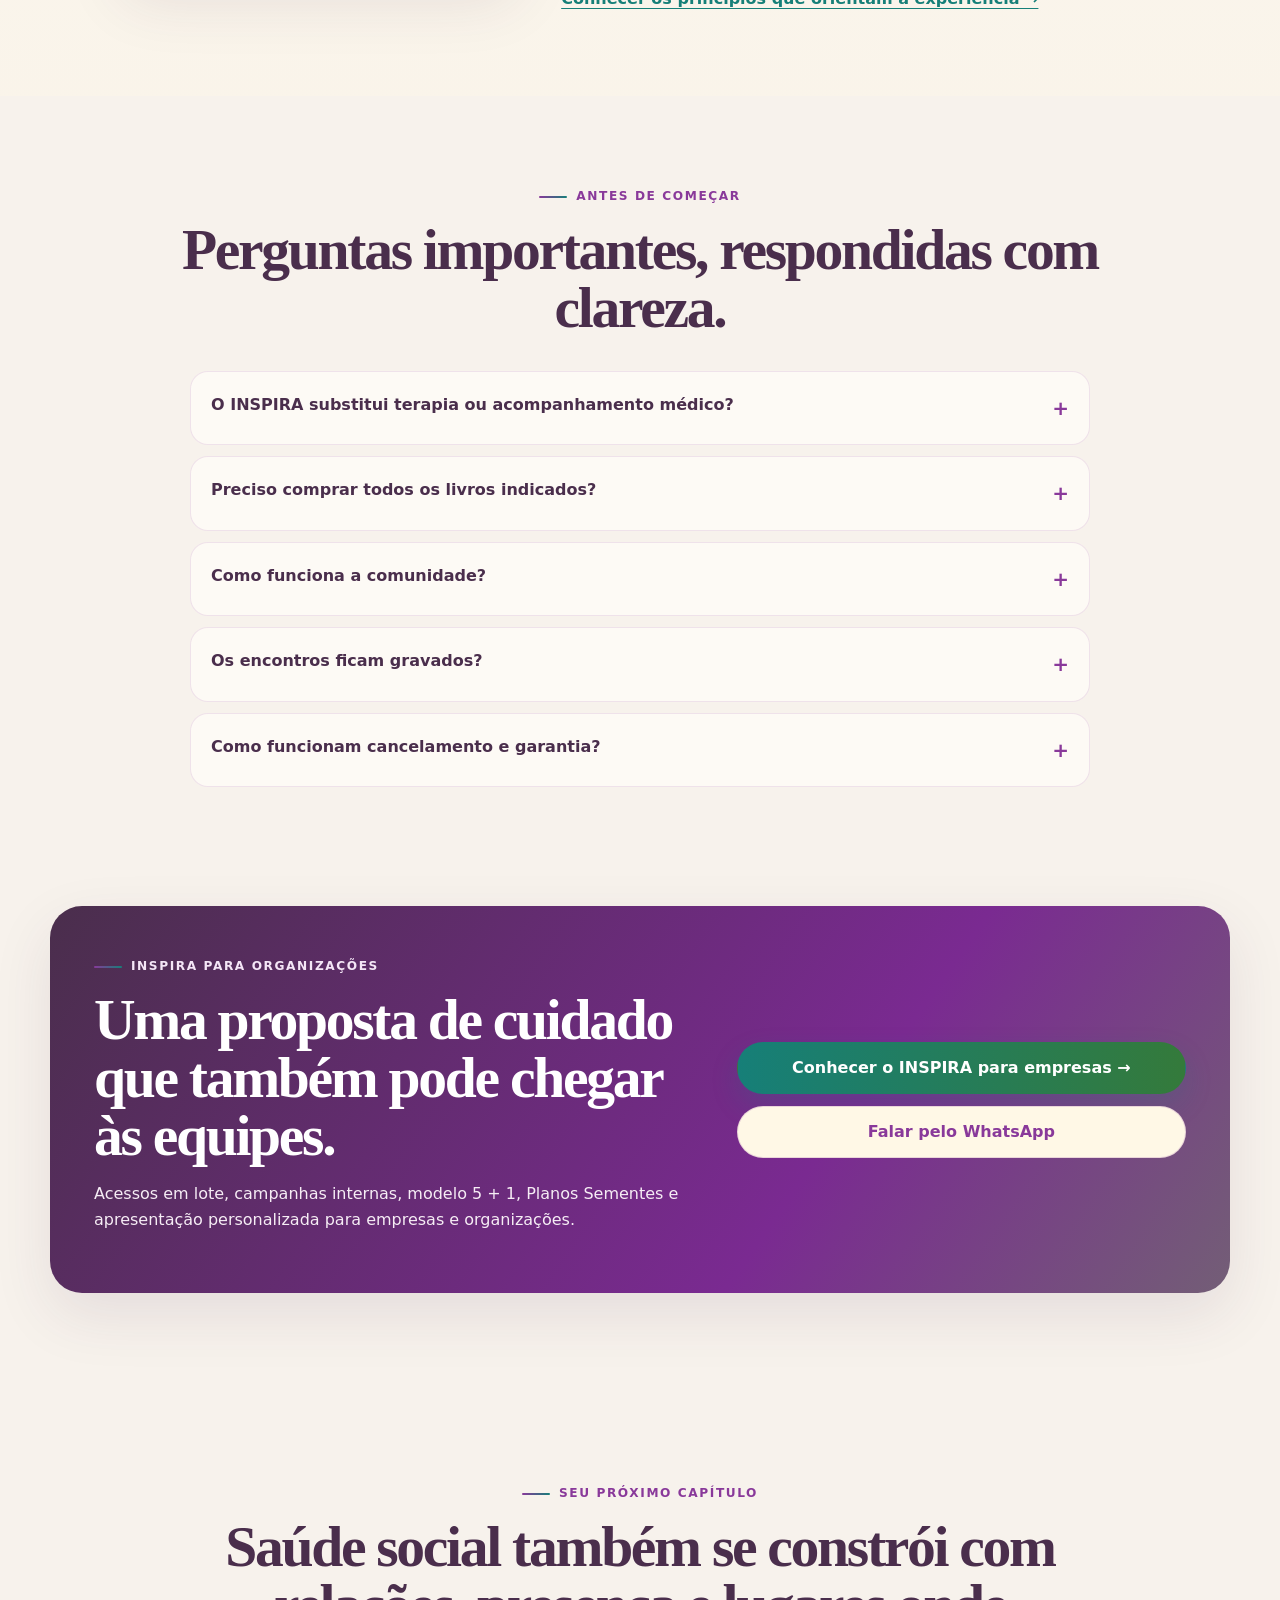
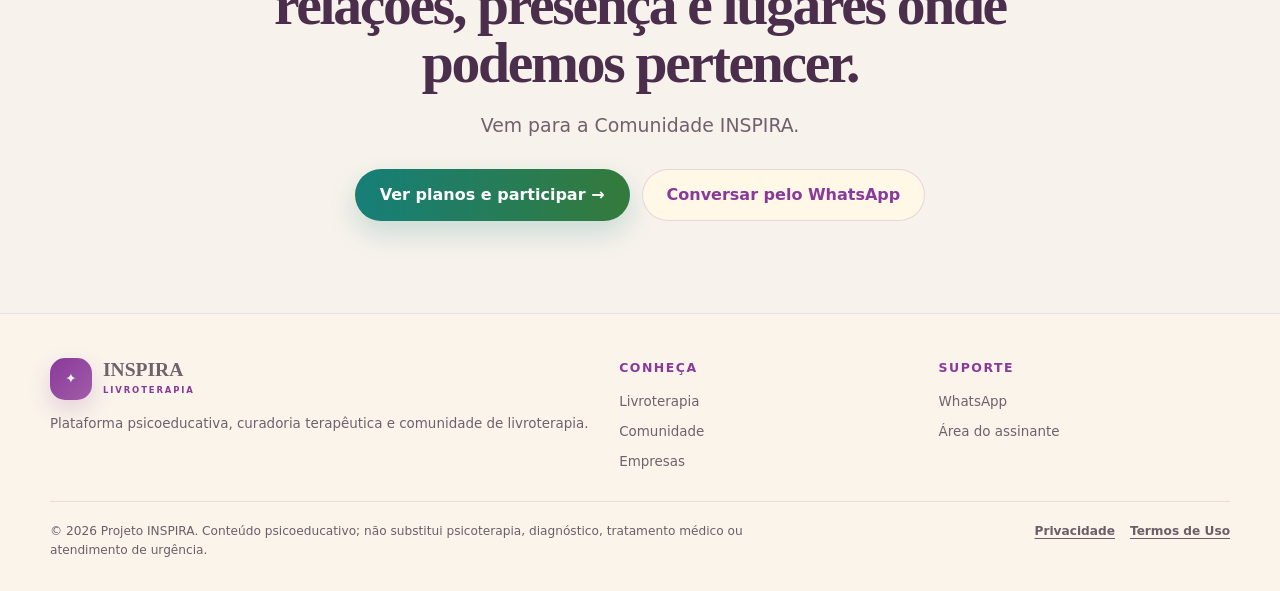
==== commit c613c5f1: "INSPIRA: conclui foto vertical da comunidade com grupo de leitoras" ====
--- a/index.html
+++ b/index.html
@@ -30,7 +30,7 @@
 <section class="section credibility" id="confiança"><div class="container center section-head"><span class="eyebrow">Confiança que nasce da clareza</span><h2 class="title">Você sabe o que recebe — e também o que o INSPIRA não promete.</h2></div><div class="container credibility-grid"><article><strong>Curadoria com propósito</strong><p>Conteúdos organizados por temas e momentos, com intenção psicoeducativa e reflexiva.</p></article><article><strong>Escopo transparente</strong><p>O INSPIRA promove psicoeducação e cuidado emocional. Não substitui psicoterapia, diagnóstico, tratamento médico ou atendimento de urgência.</p></article><article><strong>Liberdade para conhecer</strong><p>Garantia de 7 dias e plano mensal sem fidelização para reduzir pressão na decisão.</p></article></div></section>
 <section class="section plans-section" id="planos"><div class="container center section-head"><span class="eyebrow">Escolha o seu ciclo de cuidado</span><h2 class="title">Comece agora. Continue no ritmo que fizer sentido para você.</h2><p class="lead">Todos os planos dão acesso completo à plataforma, curadoria, conteúdos atualizados, comunidade e encontro online mensal.</p></div><div class="container pricing-grid"><article class="price-card"><div class="price-top"><h3>Mensal</h3><span>Sem fidelização</span></div><p>Para conhecer a dinâmica do INSPIRA com liberdade.</p><div class="price"><small>Apenas</small><strong><sup>R$</sup>47</strong><em>/mês</em></div><ul><li>Acesso total à plataforma</li><li>Conteúdos atualizados</li><li>Comunidade INSPIRA</li><li>Curadoria terapêutica</li><li>Encontro online mensal</li></ul><a class="btn btn-primary full" data-checkout data-event="checkout_mensal" href="https://payfast.greenn.com.br/redirect/272524" target="_blank" rel="noopener">Começar no mensal →</a></article><article class="price-card featured"><div class="ribbon">Mais escolhido</div><div class="price-top"><h3>Semestral</h3><span>20% à vista</span></div><p>Uma jornada contínua de seis meses com maior economia.</p><div class="installment"><strong>6× R$ 42,45</strong><span>Total parcelado: R$ 254,70</span></div><div class="cash">ou <strong>R$ 227 à vista</strong><small>Economia de 20% no pagamento à vista, comparado a 6 mensalidades de R$ 47.</small></div><ul><li>Acesso total à plataforma</li><li>Conteúdos atualizados</li><li>Comunidade INSPIRA</li><li>Curadoria terapêutica</li><li>Encontro online mensal</li></ul><a class="btn btn-primary full" data-checkout data-event="checkout_semestral" href="https://payfast.greenn.com.br/redirect/272527" target="_blank" rel="noopener">Escolher 6 meses →</a></article><article class="price-card"><div class="price-top"><h3>Anual</h3><span>28% à vista</span></div><p>Para viver o INSPIRA ao longo de um ano inteiro.</p><div class="installment"><strong>12× R$ 41,85</strong><span>Total parcelado: R$ 502,20</span></div><div class="cash">ou <strong>R$ 407 à vista</strong><small>Economia de 28% no pagamento à vista, comparado a 12 mensalidades de R$ 47.</small></div><ul><li>Acesso total à plataforma</li><li>Conteúdos atualizados</li><li>Comunidade INSPIRA</li><li>Curadoria terapêutica</li><li>Encontro online mensal</li></ul><a class="btn btn-primary full" data-checkout data-event="checkout_anual" href="https://payfast.greenn.com.br/redirect/272528" target="_blank" rel="noopener">Escolher 12 meses →</a></article></div><div class="container plan-trust"><span>✓ Mensal sem fidelização</span><span>✓ Renovação dos planos longos cancelável</span><span>✓ Garantia de 7 dias</span><span>✓ Compra processada pela Greenn</span></div></section>
 <section class="section" id="incluido"><div class="container split"><div><span class="eyebrow">Depois da assinatura</span><h2 class="title">Tudo organizado para você saber por onde começar.</h2><p class="lead">O objetivo não é consumir tudo. É encontrar o conteúdo certo para o momento que você está vivendo.</p></div><div class="check-list"><div><b>1. Acesse</b><span>Receba seu login e entre no ambiente digital.</span></div><div><b>2. Escolha uma porta</b><span>Leitura, tema, prática, áudio ou encontro.</span></div><div><b>3. Vá no seu ritmo</b><span>Sem metas rígidas e sem culpa por “atrasos”.</span></div><div><b>4. Conecte-se</b><span>Participe da comunidade e dos encontros quando fizer sentido.</span></div></div></div><div class="container resource-grid"><article><span>⌁</span><h3>Curadoria especializada</h3><p>Livros e conteúdos selecionados para diferentes momentos.</p></article><article><span>▶</span><h3>Áudio e vídeo</h3><p>Análises e conteúdos que aprofundam leituras e temas.</p></article><article><span>◌</span><h3>Mindfulness</h3><p>Práticas de presença, pausa, respiração e autorregulação.</p></article><article><span>◎</span><h3>Encontro mensal</h3><p>Ao vivo e com gravação disponível aos assinantes.</p></article></div></section>
-<section class="section community-section" id="comunidade"><div class="container split"><figure class="photo-card"><img src="/assets/inspira-comunidade-livroterapia-vertical-20261021.avif" width="900" height="1125" alt="Mulheres compartilhando livros e reflexões em um encontro acolhedor de leitura" loading="lazy" decoding="async"></figure><div><span class="eyebrow">Comunidade de livroterapia</span><h2 class="title">Conteúdo inspira. Pertencimento sustenta.</h2><p class="lead">A comunidade cria continuidade: calendário, temas, encontros, incentivos e partilhas respeitosas — sem obrigação de performance.</p><ul class="feature-list"><li>Interações coletivas e partilhas moderadas</li><li>Incentivos para leitura e prática</li><li>Encontro online mensal ao vivo e gravado</li><li>Espaço coletivo, sem atendimento clínico individual</li></ul><a class="text-link" href="/comunidade">Conhecer melhor a Comunidade INSPIRA →</a></div></div></section>
+<section class="section community-section" id="comunidade"><div class="container split"><figure class="photo-card"><img src="/assets/inspira-comunidade-grupo-vertical-v2-20261021.avif" width="900" height="1125" alt="Mulheres compartilhando livros e reflexões em um encontro acolhedor de leitura" loading="lazy" decoding="async"></figure><div><span class="eyebrow">Comunidade de livroterapia</span><h2 class="title">Conteúdo inspira. Pertencimento sustenta.</h2><p class="lead">A comunidade cria continuidade: calendário, temas, encontros, incentivos e partilhas respeitosas — sem obrigação de performance.</p><ul class="feature-list"><li>Interações coletivas e partilhas moderadas</li><li>Incentivos para leitura e prática</li><li>Encontro online mensal ao vivo e gravado</li><li>Espaço coletivo, sem atendimento clínico individual</li></ul><a class="text-link" href="/comunidade">Conhecer melhor a Comunidade INSPIRA →</a></div></div></section>
 <section class="section impact-section" id="impacto"><div class="container split"><figure class="impact-art"><img src="/assets/impacto-social-5mais1.svg?v=50" width="540" height="540" alt="Modelo de impacto social 5 mais 1 do Projeto INSPIRA" loading="lazy" decoding="async"></figure><div><span class="eyebrow">Impacto social 5 + 1</span><h2 class="title">Cinco acessos podem ajudar uma nova pessoa a começar.</h2><p class="lead">A cada cinco acessos pagantes, uma concessão de acesso pode ser destinada a quem precisa e não consegue custear a participação, conforme a disponibilidade e os critérios operacionais do projeto.</p></div></div></section>
 <section class="section founder-section" id="andre"><div class="container founder-grid"><figure class="founder-photo"><img src="/assets/andre-schuindt.jpg?v=50" width="640" height="640" alt="André Schuindt, idealizador e mediador do Projeto INSPIRA" loading="lazy" decoding="async"><figcaption>André Schuindt · idealizador e mediador</figcaption></figure><div class="founder-copy"><span class="eyebrow">Quem conduz</span><h2 class="title">Leitura, educação, escuta e cuidado humano no mesmo projeto.</h2><p>O INSPIRA nasceu da convicção de que algumas leituras chegam como companhia e ajudam a nomear aquilo que ainda não conseguimos organizar sozinhos.</p><p>André Schuindt atua como terapeuta, psicanalista, pedagogo, psicopedagogo, neuropsicopedagogo e instrutor de meditação. No INSPIRA, conduz a curadoria e a mediação da experiência com foco em profundidade, acessibilidade e respeito ao ritmo de cada pessoa.</p><a class="text-link" href="/livroterapia">Conhecer os princípios que orientam a experiência →</a></div></div></section>
 <section class="section faq-section" id="duvidas"><div class="container center section-head"><span class="eyebrow">Antes de começar</span><h2 class="title">Perguntas importantes, respondidas com clareza.</h2></div><div class="container faq"><details><summary>O INSPIRA substitui terapia ou acompanhamento médico?</summary><p>Não. O projeto é uma iniciativa psicoeducativa e de promoção do cuidado emocional por meio da livroterapia e de práticas integrativas. Não substitui psicoterapia, diagnóstico, tratamento médico ou atendimento de urgência.</p></details><details><summary>Preciso comprar todos os livros indicados?</summary><p>Não. A plataforma oferece conteúdos próprios em diferentes formatos. Quando uma obra externa for recomendada, a aquisição é opcional.</p></details><details><summary>Como funciona a comunidade?</summary><p>É um espaço coletivo e moderado para calendário, temas, encontros e partilhas respeitosas. Não oferece atendimento clínico individual.</p></details><details><summary>Os encontros ficam gravados?</summary><p>Há previsão de encontro online mensal ao vivo com gravação disponível aos assinantes, conforme o calendário comunicado em cada ciclo.</p></details><details><summary>Como funcionam cancelamento e garantia?</summary><p>O plano mensal é apresentado sem fidelização. Planos semestral e anual seguem o ciclo contratado, com possibilidade de cancelar a renovação automática. A garantia de 7 dias segue as condições informadas no checkout.</p></details></div></section>
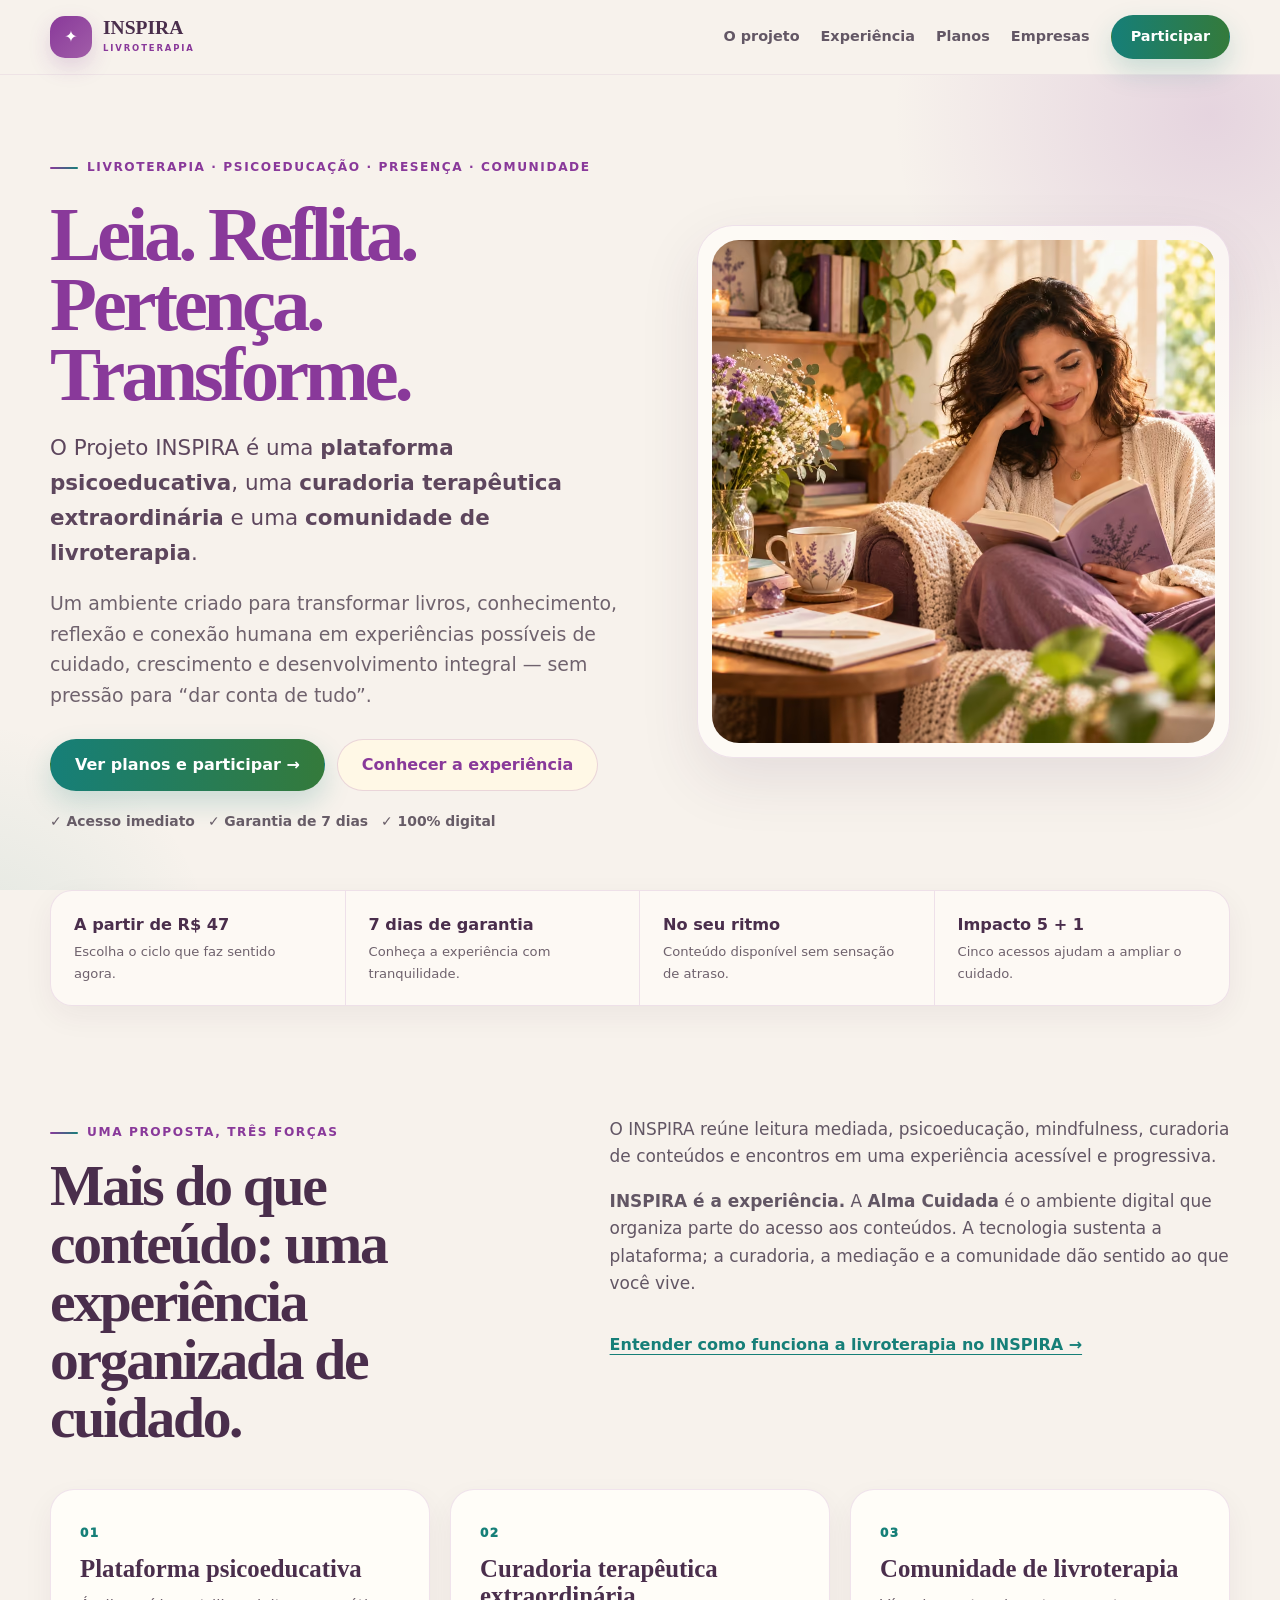
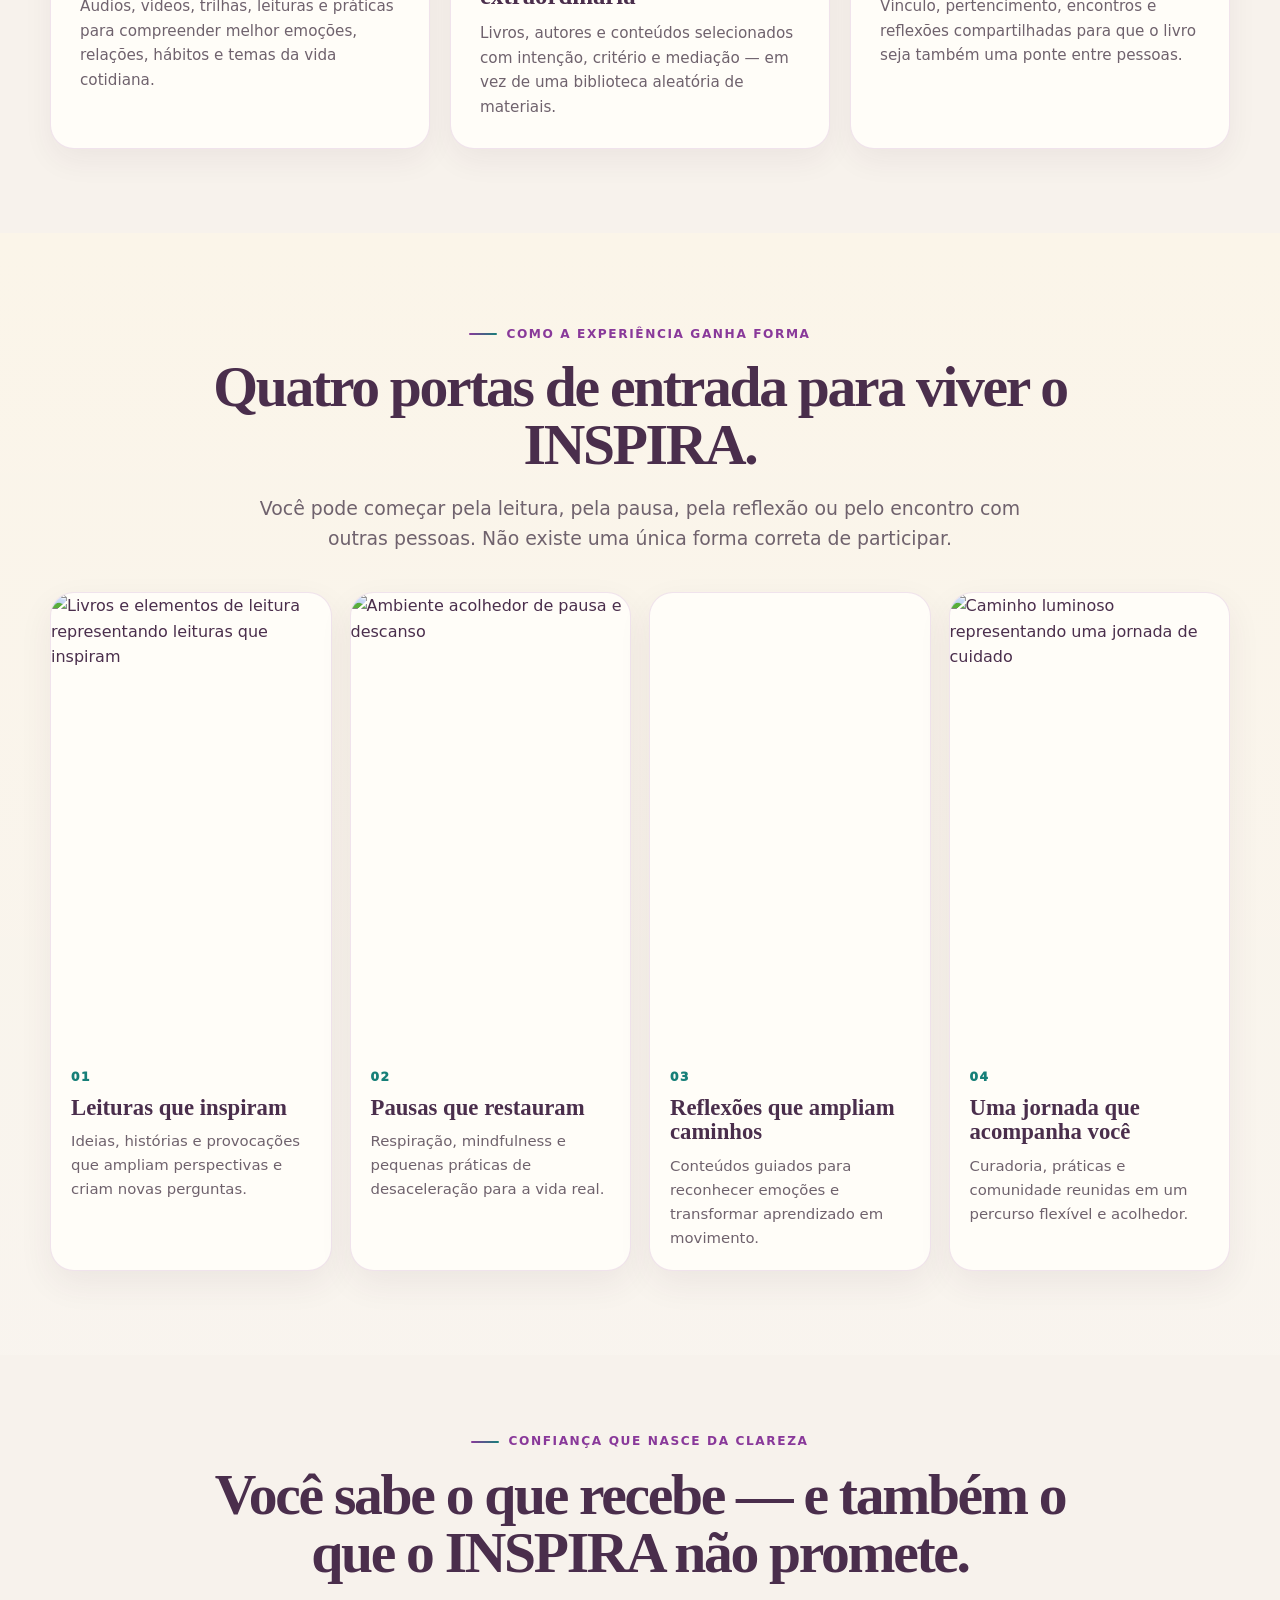
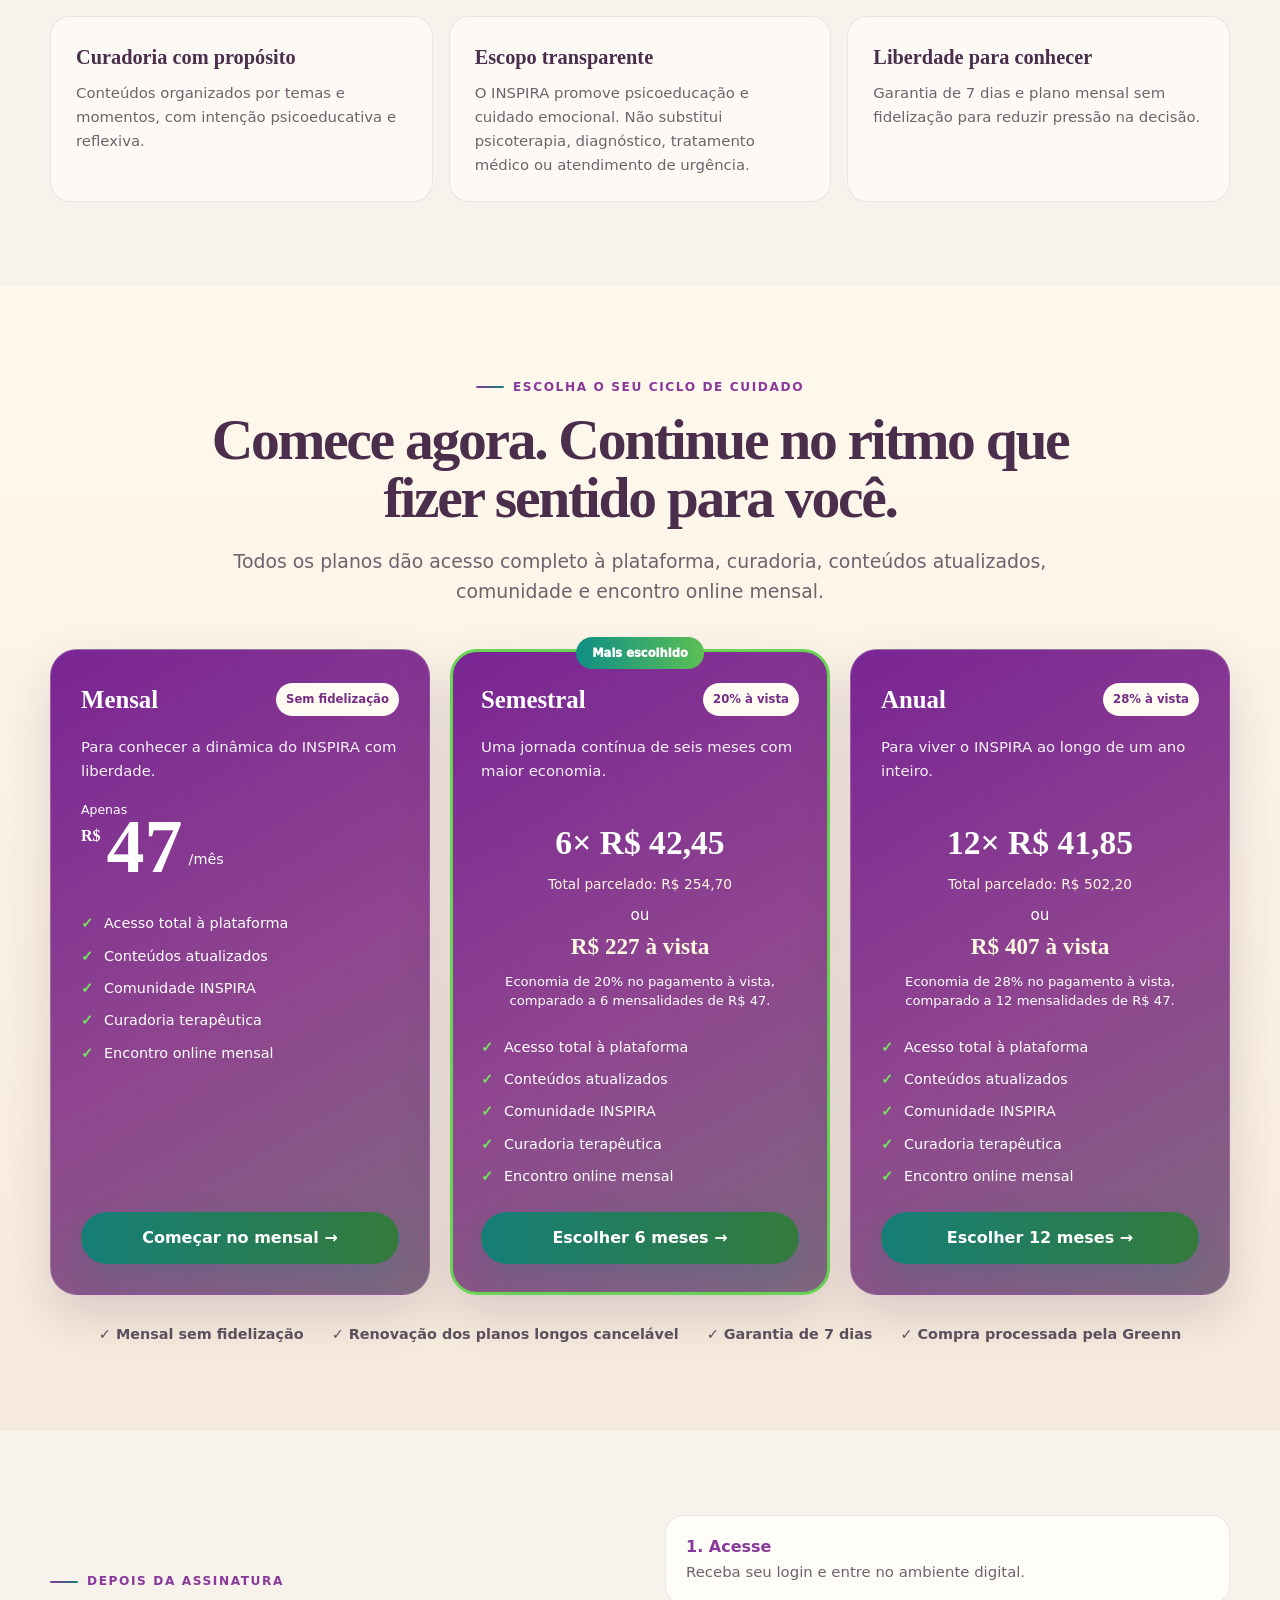
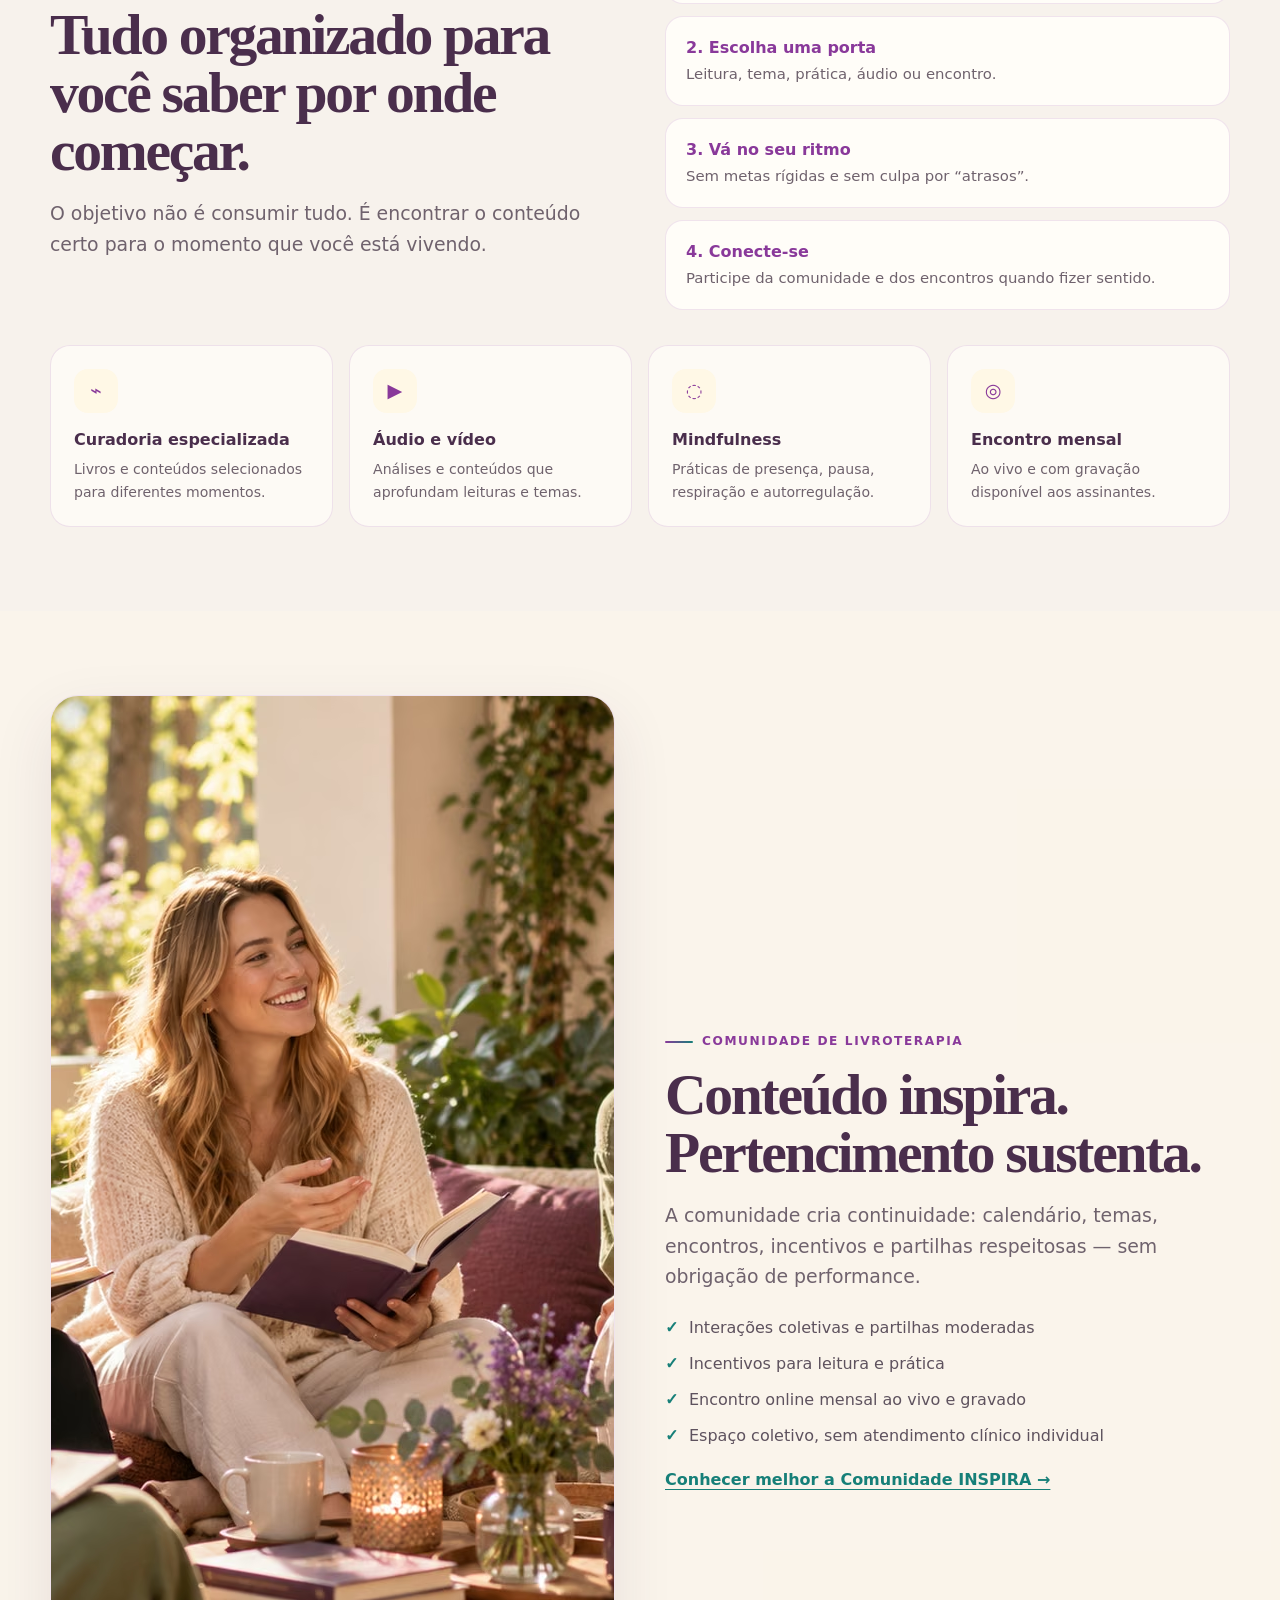
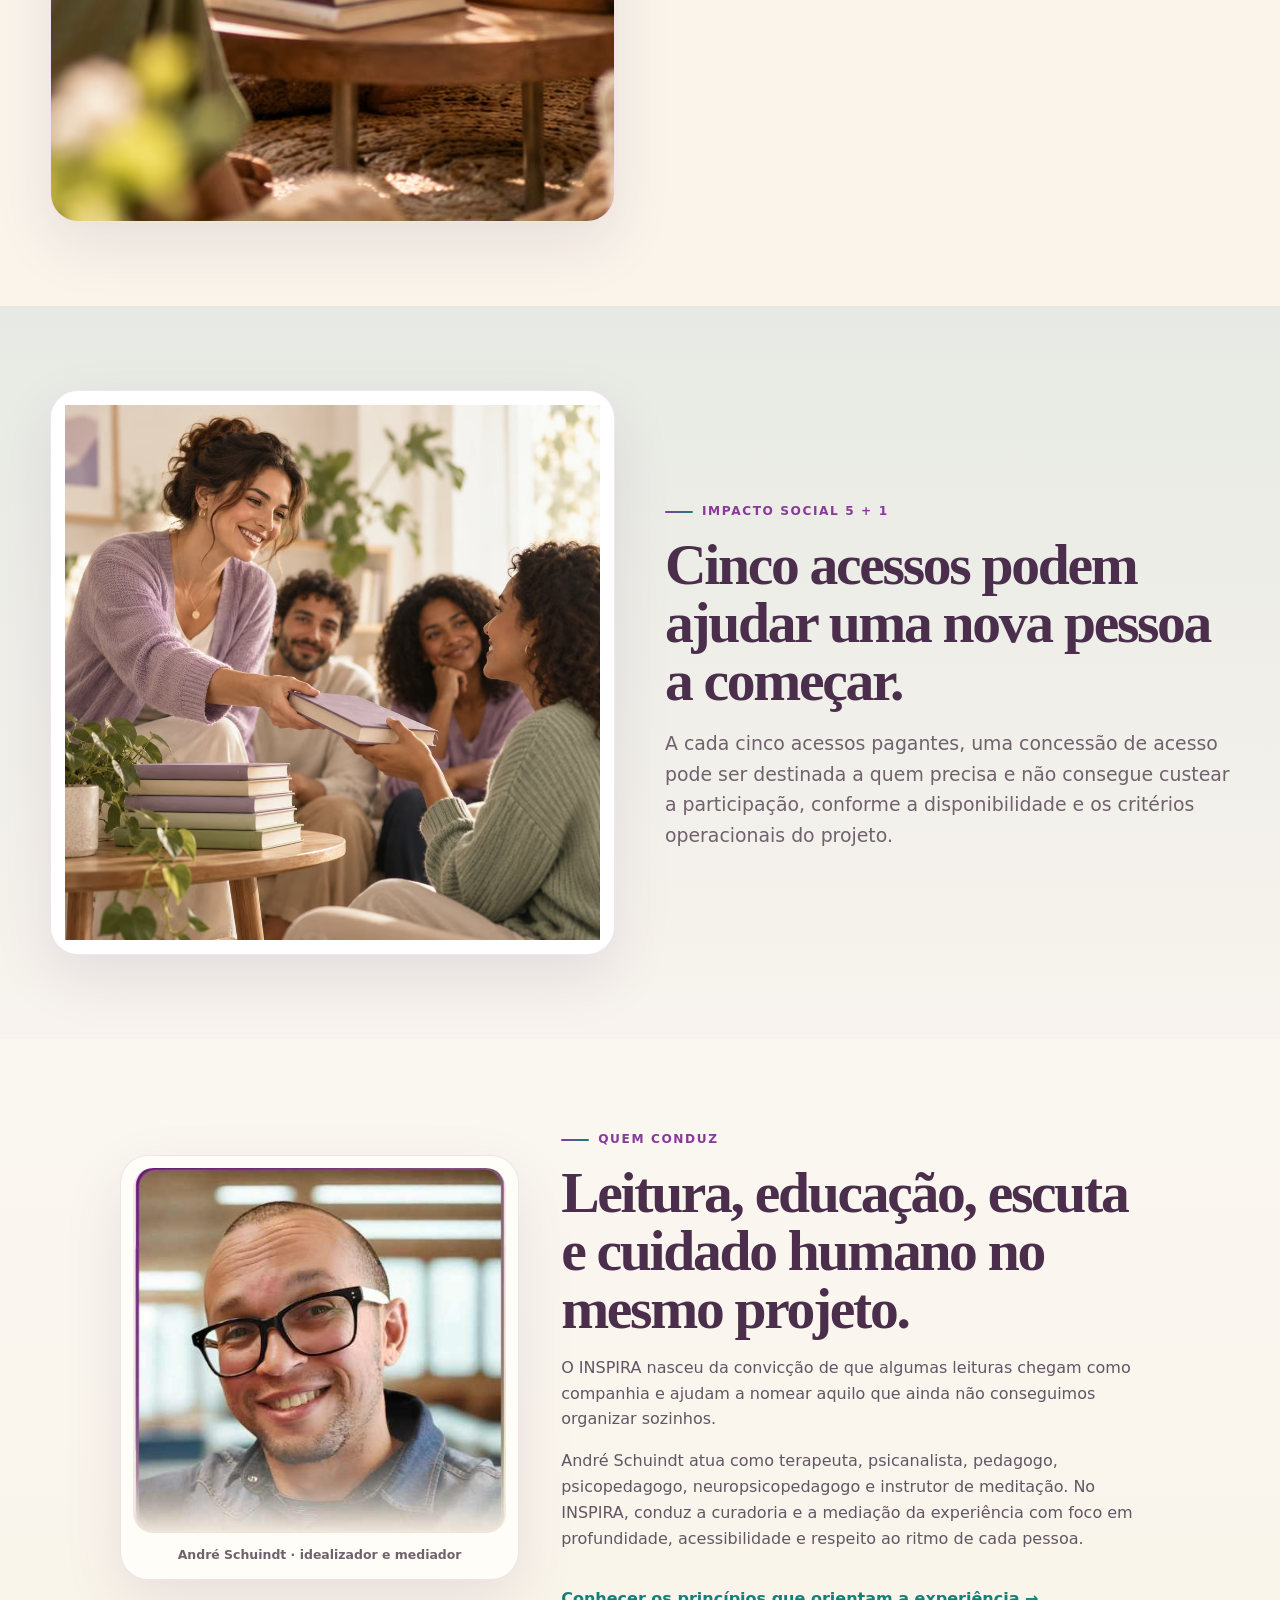
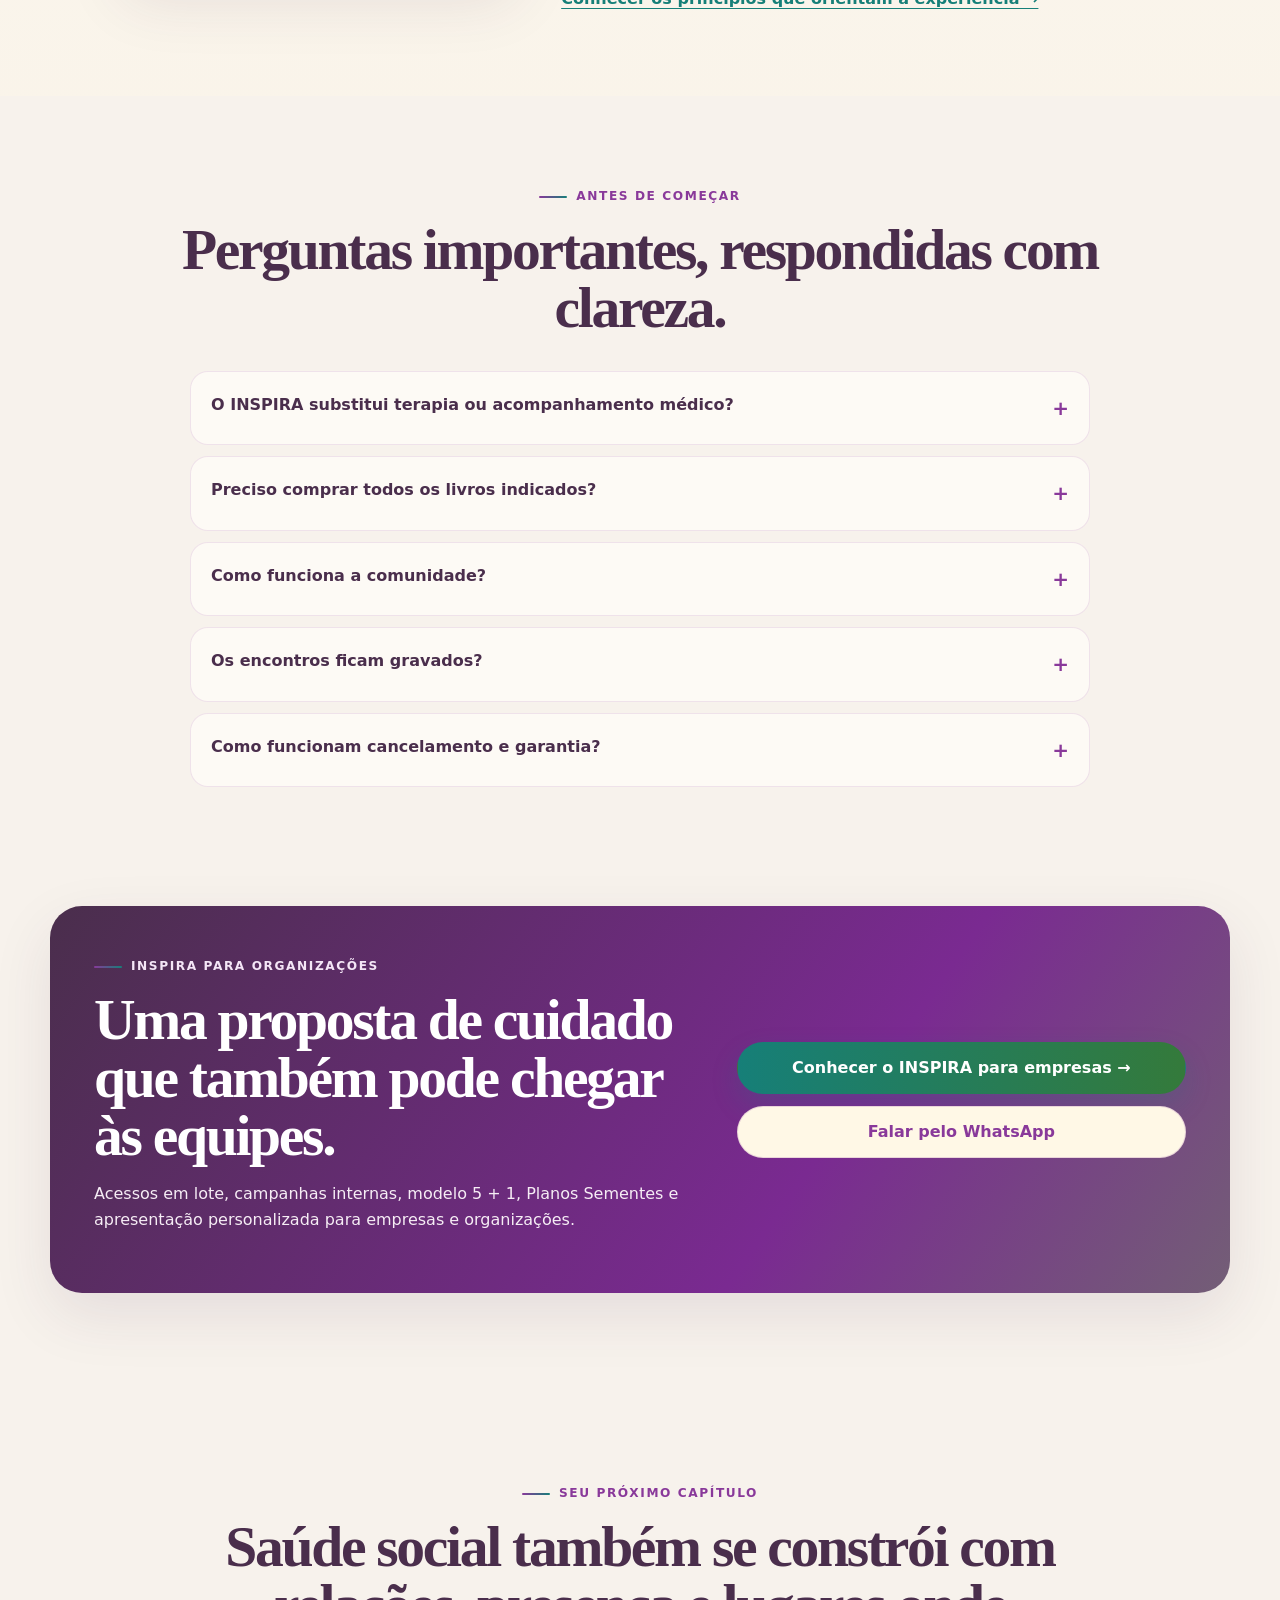
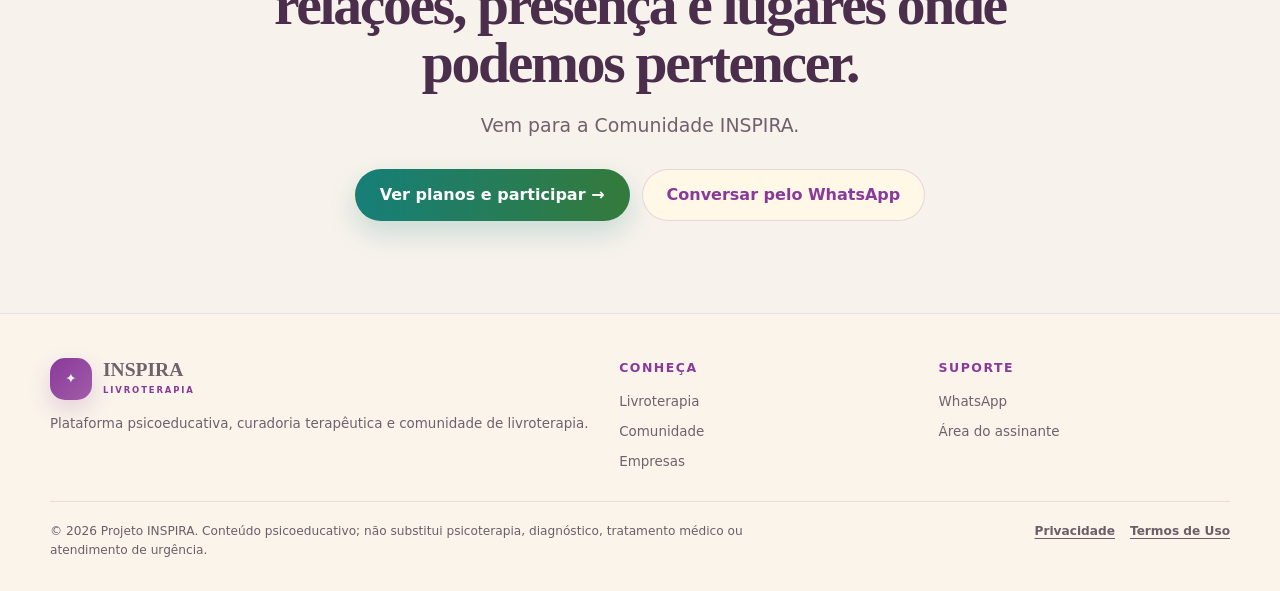
==== commit 4891558d: "INSPIRA: nova fotografia humana para impacto social 5+1" ====
--- a/index.html
+++ b/index.html
@@ -31,7 +31,7 @@
 <section class="section plans-section" id="planos"><div class="container center section-head"><span class="eyebrow">Escolha o seu ciclo de cuidado</span><h2 class="title">Comece agora. Continue no ritmo que fizer sentido para você.</h2><p class="lead">Todos os planos dão acesso completo à plataforma, curadoria, conteúdos atualizados, comunidade e encontro online mensal.</p></div><div class="container pricing-grid"><article class="price-card"><div class="price-top"><h3>Mensal</h3><span>Sem fidelização</span></div><p>Para conhecer a dinâmica do INSPIRA com liberdade.</p><div class="price"><small>Apenas</small><strong><sup>R$</sup>47</strong><em>/mês</em></div><ul><li>Acesso total à plataforma</li><li>Conteúdos atualizados</li><li>Comunidade INSPIRA</li><li>Curadoria terapêutica</li><li>Encontro online mensal</li></ul><a class="btn btn-primary full" data-checkout data-event="checkout_mensal" href="https://payfast.greenn.com.br/redirect/272524" target="_blank" rel="noopener">Começar no mensal →</a></article><article class="price-card featured"><div class="ribbon">Mais escolhido</div><div class="price-top"><h3>Semestral</h3><span>20% à vista</span></div><p>Uma jornada contínua de seis meses com maior economia.</p><div class="installment"><strong>6× R$ 42,45</strong><span>Total parcelado: R$ 254,70</span></div><div class="cash">ou <strong>R$ 227 à vista</strong><small>Economia de 20% no pagamento à vista, comparado a 6 mensalidades de R$ 47.</small></div><ul><li>Acesso total à plataforma</li><li>Conteúdos atualizados</li><li>Comunidade INSPIRA</li><li>Curadoria terapêutica</li><li>Encontro online mensal</li></ul><a class="btn btn-primary full" data-checkout data-event="checkout_semestral" href="https://payfast.greenn.com.br/redirect/272527" target="_blank" rel="noopener">Escolher 6 meses →</a></article><article class="price-card"><div class="price-top"><h3>Anual</h3><span>28% à vista</span></div><p>Para viver o INSPIRA ao longo de um ano inteiro.</p><div class="installment"><strong>12× R$ 41,85</strong><span>Total parcelado: R$ 502,20</span></div><div class="cash">ou <strong>R$ 407 à vista</strong><small>Economia de 28% no pagamento à vista, comparado a 12 mensalidades de R$ 47.</small></div><ul><li>Acesso total à plataforma</li><li>Conteúdos atualizados</li><li>Comunidade INSPIRA</li><li>Curadoria terapêutica</li><li>Encontro online mensal</li></ul><a class="btn btn-primary full" data-checkout data-event="checkout_anual" href="https://payfast.greenn.com.br/redirect/272528" target="_blank" rel="noopener">Escolher 12 meses →</a></article></div><div class="container plan-trust"><span>✓ Mensal sem fidelização</span><span>✓ Renovação dos planos longos cancelável</span><span>✓ Garantia de 7 dias</span><span>✓ Compra processada pela Greenn</span></div></section>
 <section class="section" id="incluido"><div class="container split"><div><span class="eyebrow">Depois da assinatura</span><h2 class="title">Tudo organizado para você saber por onde começar.</h2><p class="lead">O objetivo não é consumir tudo. É encontrar o conteúdo certo para o momento que você está vivendo.</p></div><div class="check-list"><div><b>1. Acesse</b><span>Receba seu login e entre no ambiente digital.</span></div><div><b>2. Escolha uma porta</b><span>Leitura, tema, prática, áudio ou encontro.</span></div><div><b>3. Vá no seu ritmo</b><span>Sem metas rígidas e sem culpa por “atrasos”.</span></div><div><b>4. Conecte-se</b><span>Participe da comunidade e dos encontros quando fizer sentido.</span></div></div></div><div class="container resource-grid"><article><span>⌁</span><h3>Curadoria especializada</h3><p>Livros e conteúdos selecionados para diferentes momentos.</p></article><article><span>▶</span><h3>Áudio e vídeo</h3><p>Análises e conteúdos que aprofundam leituras e temas.</p></article><article><span>◌</span><h3>Mindfulness</h3><p>Práticas de presença, pausa, respiração e autorregulação.</p></article><article><span>◎</span><h3>Encontro mensal</h3><p>Ao vivo e com gravação disponível aos assinantes.</p></article></div></section>
 <section class="section community-section" id="comunidade"><div class="container split"><figure class="photo-card"><img src="/assets/inspira-comunidade-grupo-vertical-v2-20261021.avif" width="900" height="1125" alt="Mulheres compartilhando livros e reflexões em um encontro acolhedor de leitura" loading="lazy" decoding="async"></figure><div><span class="eyebrow">Comunidade de livroterapia</span><h2 class="title">Conteúdo inspira. Pertencimento sustenta.</h2><p class="lead">A comunidade cria continuidade: calendário, temas, encontros, incentivos e partilhas respeitosas — sem obrigação de performance.</p><ul class="feature-list"><li>Interações coletivas e partilhas moderadas</li><li>Incentivos para leitura e prática</li><li>Encontro online mensal ao vivo e gravado</li><li>Espaço coletivo, sem atendimento clínico individual</li></ul><a class="text-link" href="/comunidade">Conhecer melhor a Comunidade INSPIRA →</a></div></div></section>
-<section class="section impact-section" id="impacto"><div class="container split"><figure class="impact-art"><img src="/assets/impacto-social-5mais1.svg?v=50" width="540" height="540" alt="Modelo de impacto social 5 mais 1 do Projeto INSPIRA" loading="lazy" decoding="async"></figure><div><span class="eyebrow">Impacto social 5 + 1</span><h2 class="title">Cinco acessos podem ajudar uma nova pessoa a começar.</h2><p class="lead">A cada cinco acessos pagantes, uma concessão de acesso pode ser destinada a quem precisa e não consegue custear a participação, conforme a disponibilidade e os critérios operacionais do projeto.</p></div></div></section>
+<section class="section impact-section" id="impacto"><div class="container split"><figure class="impact-art"><img src="/assets/inspira-impacto-social-realista-20261022.avif" width="540" height="540" alt="Participantes de uma comunidade compartilhando livros e acolhendo uma nova integrante" loading="lazy" decoding="async"></figure><div><span class="eyebrow">Impacto social 5 + 1</span><h2 class="title">Cinco acessos podem ajudar uma nova pessoa a começar.</h2><p class="lead">A cada cinco acessos pagantes, uma concessão de acesso pode ser destinada a quem precisa e não consegue custear a participação, conforme a disponibilidade e os critérios operacionais do projeto.</p></div></div></section>
 <section class="section founder-section" id="andre"><div class="container founder-grid"><figure class="founder-photo"><img src="/assets/andre-schuindt.jpg?v=50" width="640" height="640" alt="André Schuindt, idealizador e mediador do Projeto INSPIRA" loading="lazy" decoding="async"><figcaption>André Schuindt · idealizador e mediador</figcaption></figure><div class="founder-copy"><span class="eyebrow">Quem conduz</span><h2 class="title">Leitura, educação, escuta e cuidado humano no mesmo projeto.</h2><p>O INSPIRA nasceu da convicção de que algumas leituras chegam como companhia e ajudam a nomear aquilo que ainda não conseguimos organizar sozinhos.</p><p>André Schuindt atua como terapeuta, psicanalista, pedagogo, psicopedagogo, neuropsicopedagogo e instrutor de meditação. No INSPIRA, conduz a curadoria e a mediação da experiência com foco em profundidade, acessibilidade e respeito ao ritmo de cada pessoa.</p><a class="text-link" href="/livroterapia">Conhecer os princípios que orientam a experiência →</a></div></div></section>
 <section class="section faq-section" id="duvidas"><div class="container center section-head"><span class="eyebrow">Antes de começar</span><h2 class="title">Perguntas importantes, respondidas com clareza.</h2></div><div class="container faq"><details><summary>O INSPIRA substitui terapia ou acompanhamento médico?</summary><p>Não. O projeto é uma iniciativa psicoeducativa e de promoção do cuidado emocional por meio da livroterapia e de práticas integrativas. Não substitui psicoterapia, diagnóstico, tratamento médico ou atendimento de urgência.</p></details><details><summary>Preciso comprar todos os livros indicados?</summary><p>Não. A plataforma oferece conteúdos próprios em diferentes formatos. Quando uma obra externa for recomendada, a aquisição é opcional.</p></details><details><summary>Como funciona a comunidade?</summary><p>É um espaço coletivo e moderado para calendário, temas, encontros e partilhas respeitosas. Não oferece atendimento clínico individual.</p></details><details><summary>Os encontros ficam gravados?</summary><p>Há previsão de encontro online mensal ao vivo com gravação disponível aos assinantes, conforme o calendário comunicado em cada ciclo.</p></details><details><summary>Como funcionam cancelamento e garantia?</summary><p>O plano mensal é apresentado sem fidelização. Planos semestral e anual seguem o ciclo contratado, com possibilidade de cancelar a renovação automática. A garantia de 7 dias segue as condições informadas no checkout.</p></details></div></section>
 <section class="section b2b-teaser" id="empresas"><div class="container b2b-box"><div><span class="eyebrow">INSPIRA para organizações</span><h2 class="title">Uma proposta de cuidado que também pode chegar às equipes.</h2><p>Acessos em lote, campanhas internas, modelo 5 + 1, Planos Sementes e apresentação personalizada para empresas e organizações.</p></div><div class="b2b-actions"><a class="btn btn-primary" href="/empresas" data-event="b2b_pagina">Conhecer o INSPIRA para empresas →</a><a class="btn btn-ghost" href="https://wa.me/5522981052618?text=Ol%C3%A1%2C%20Andr%C3%A9%21%20Quero%20conhecer%20a%20proposta%20do%20INSPIRA%20para%20minha%20organiza%C3%A7%C3%A3o." target="_blank" rel="noopener" data-event="b2b_whatsapp">Falar pelo WhatsApp</a></div></div></section>
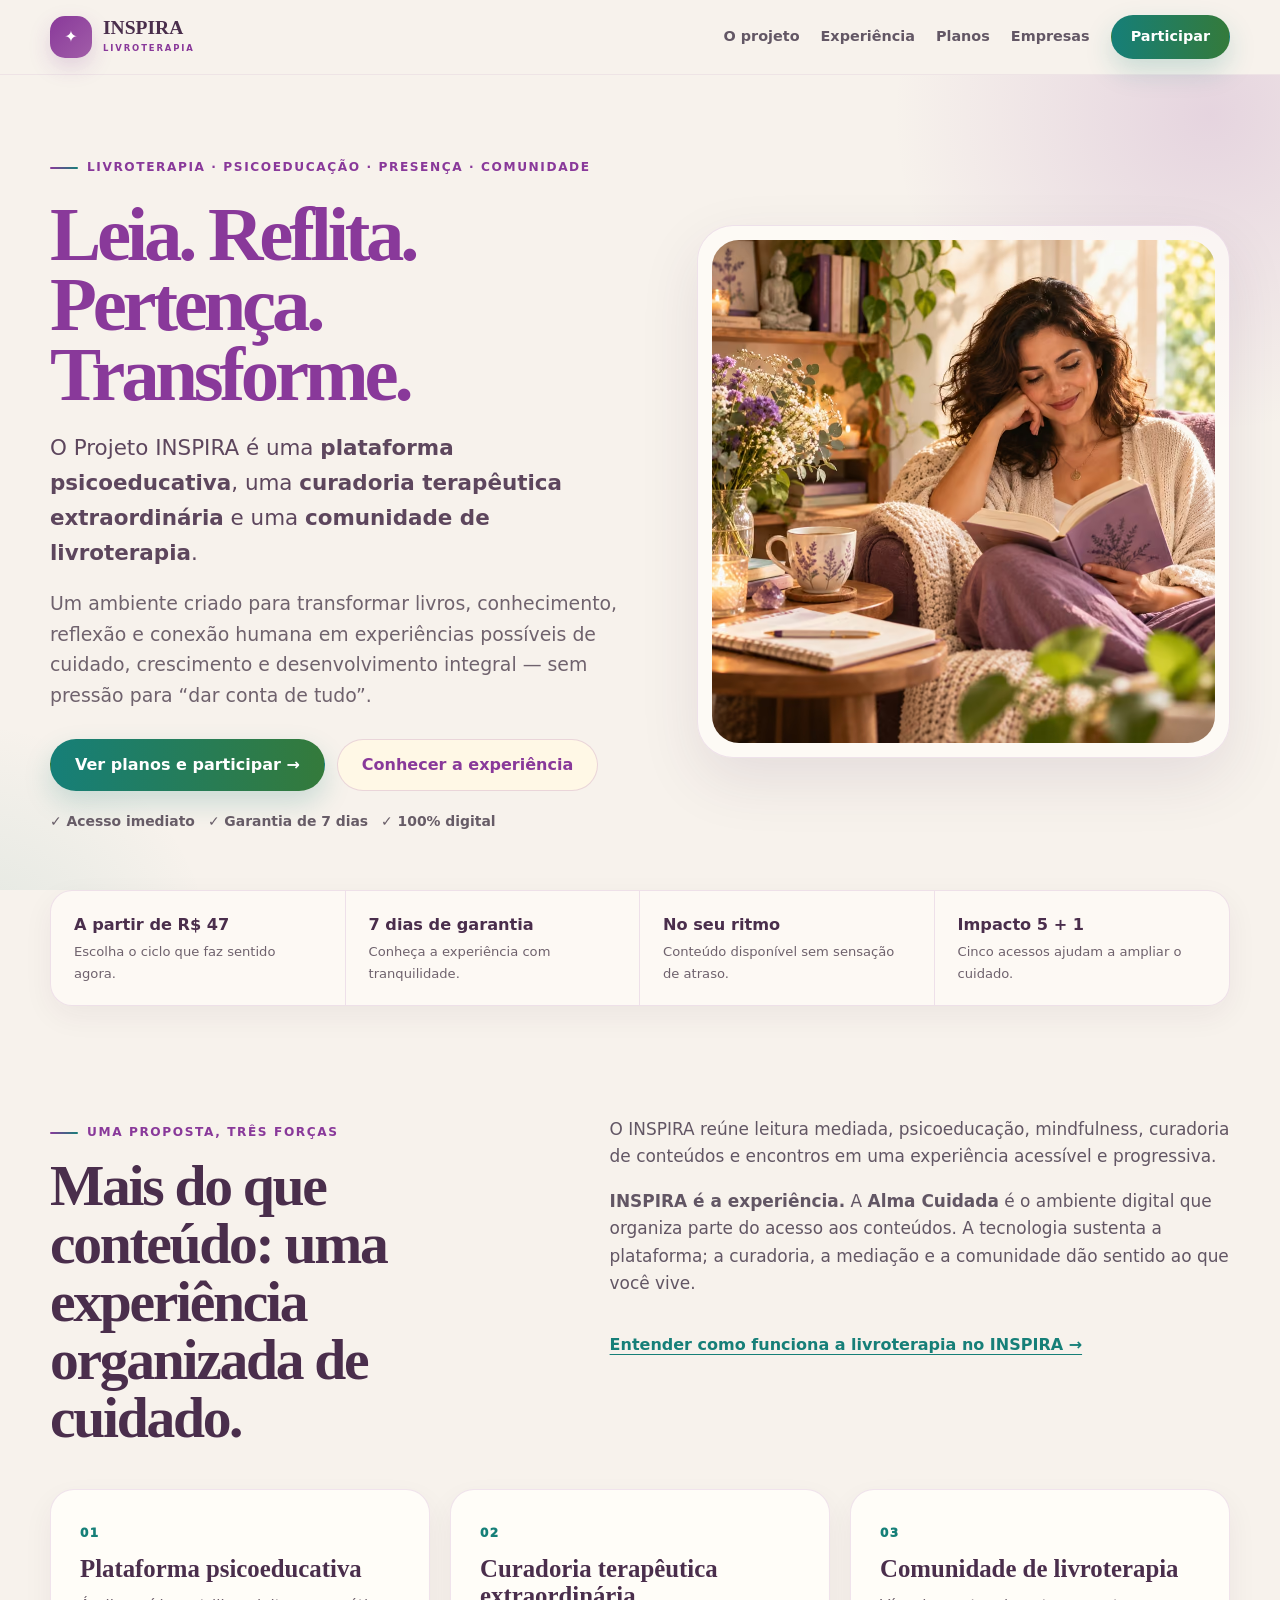
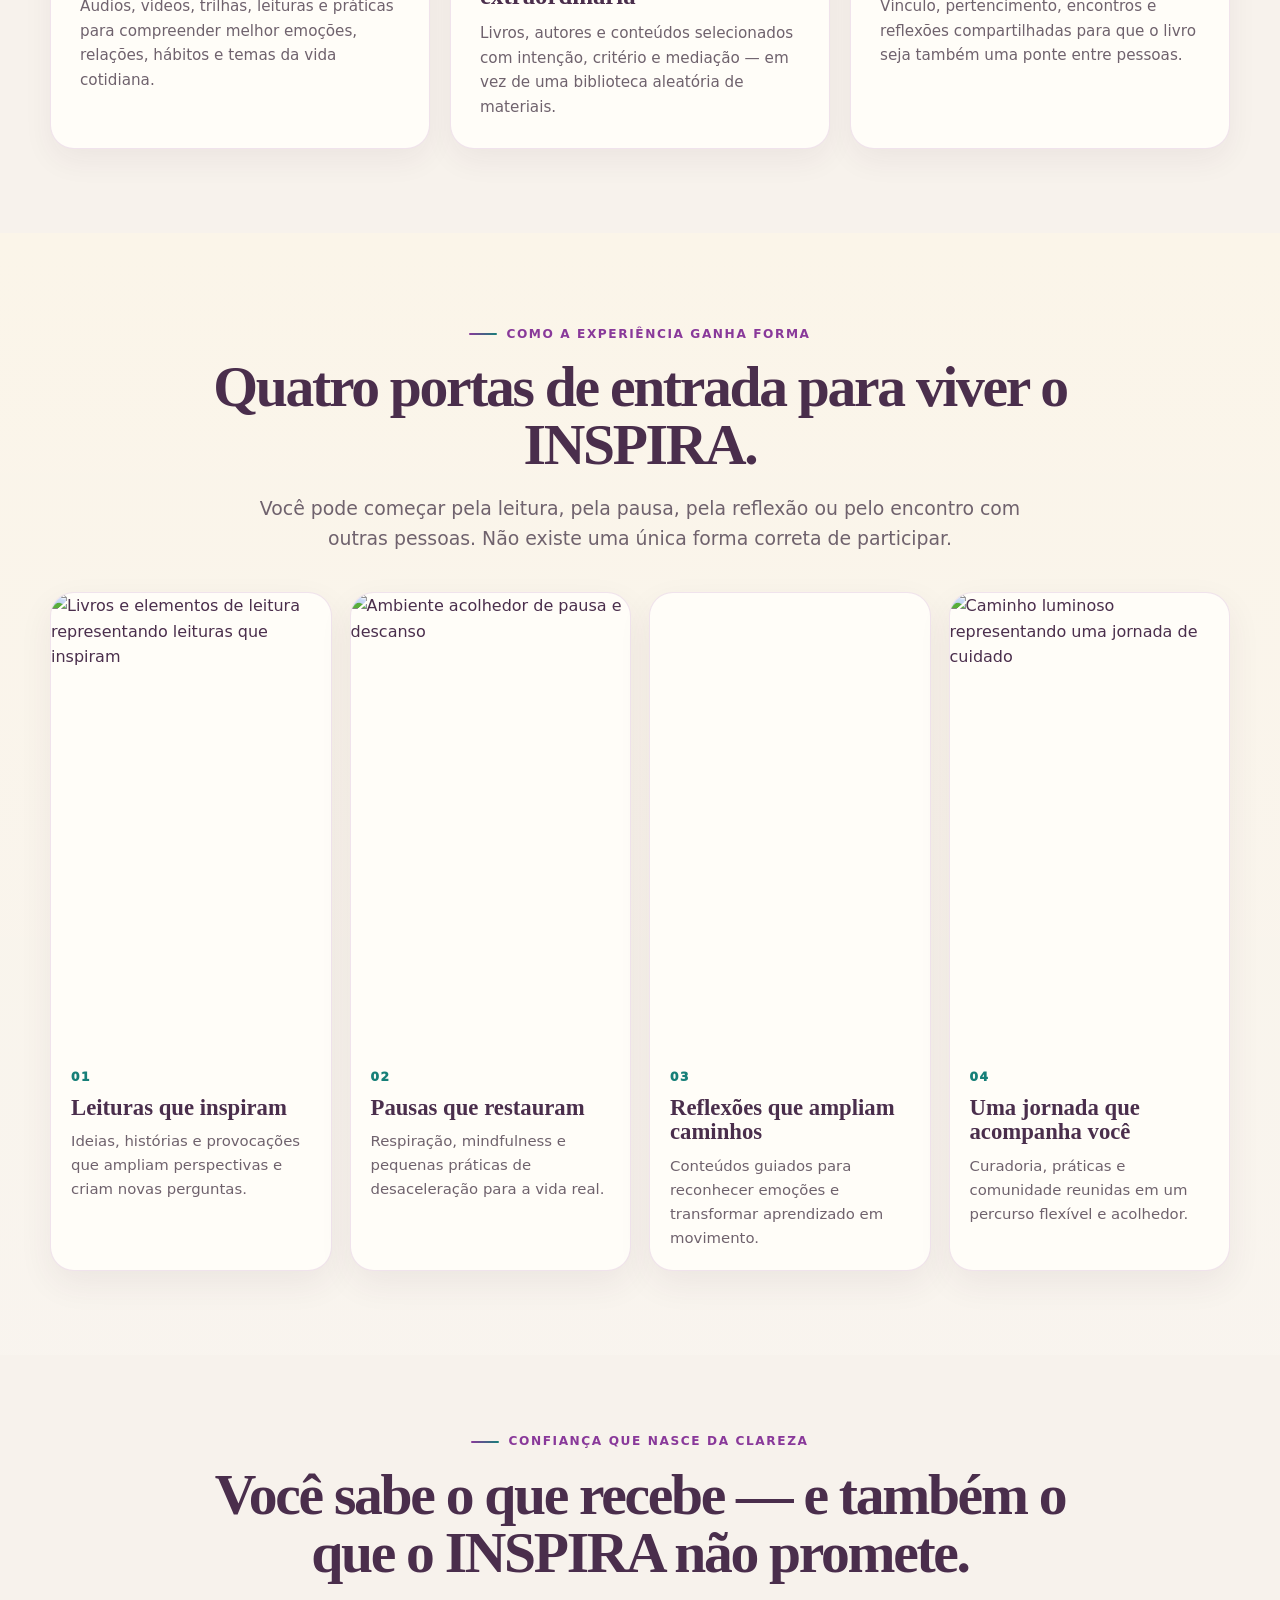
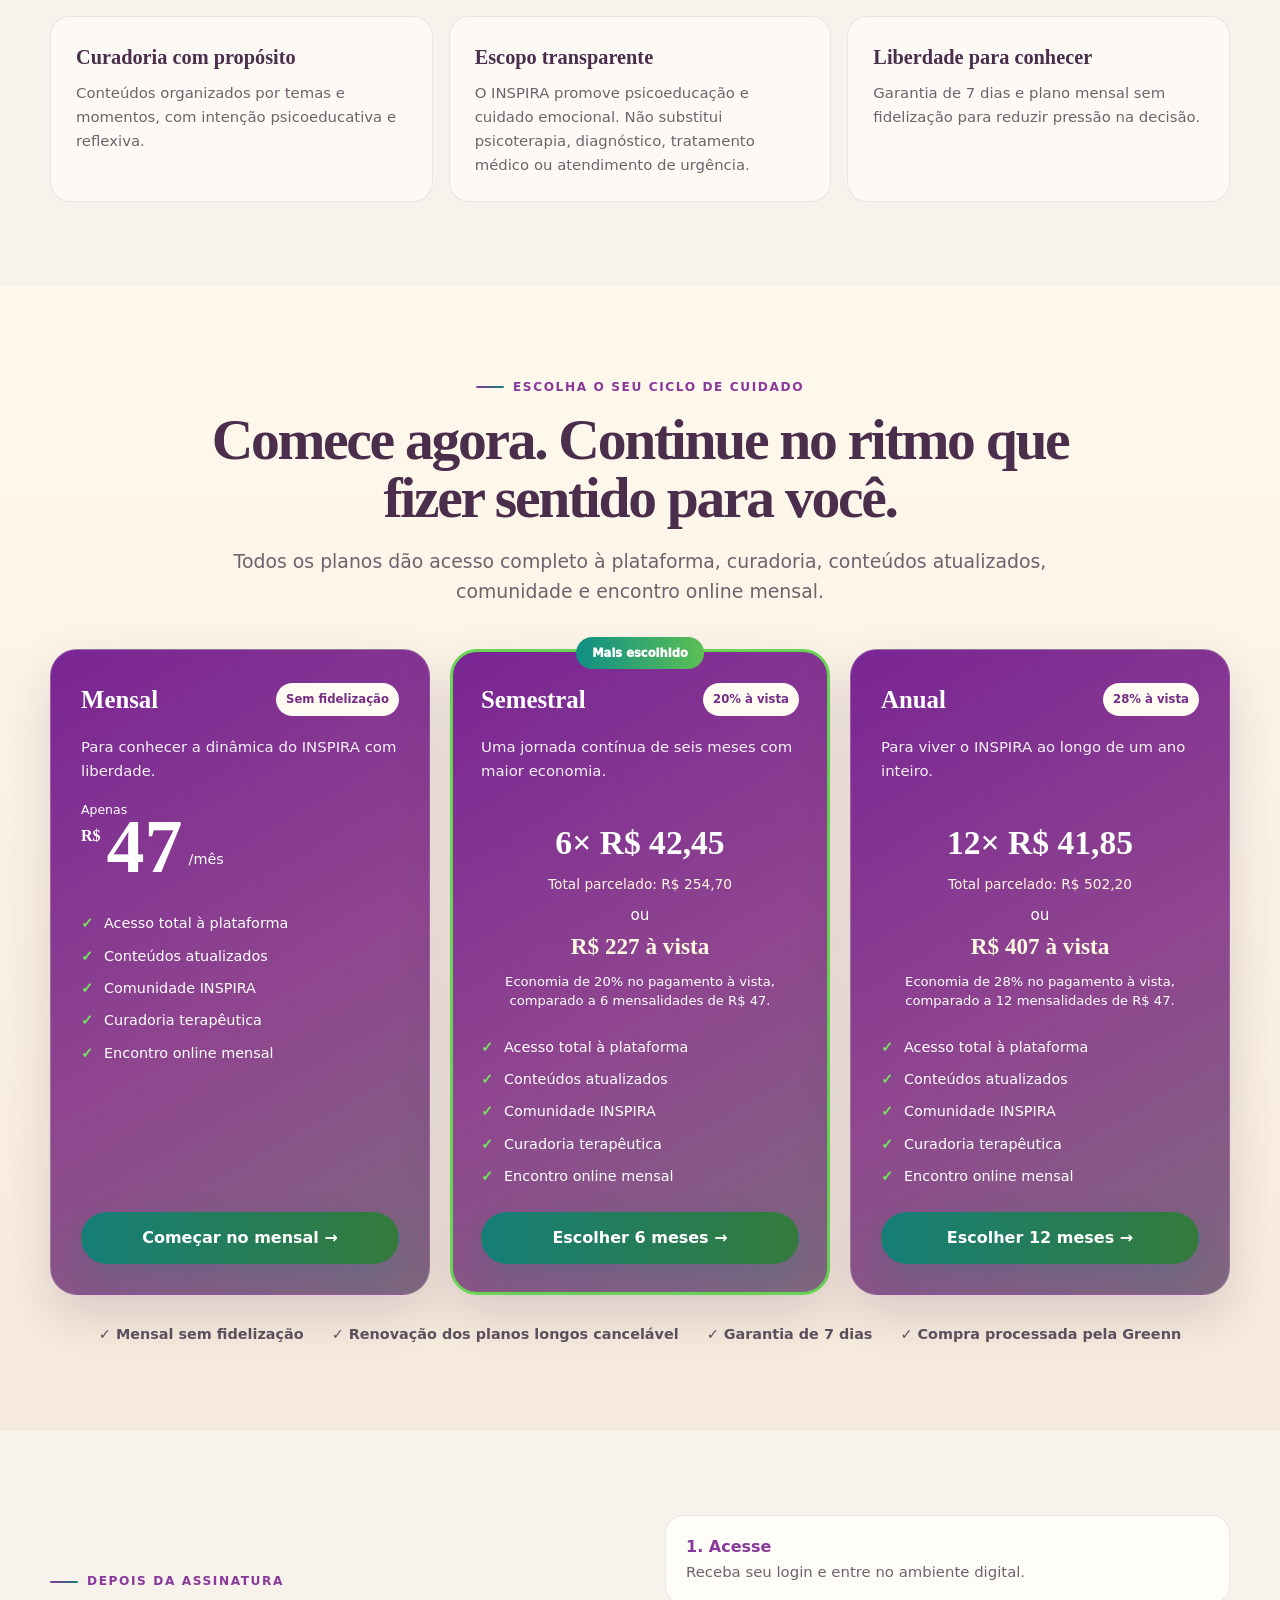
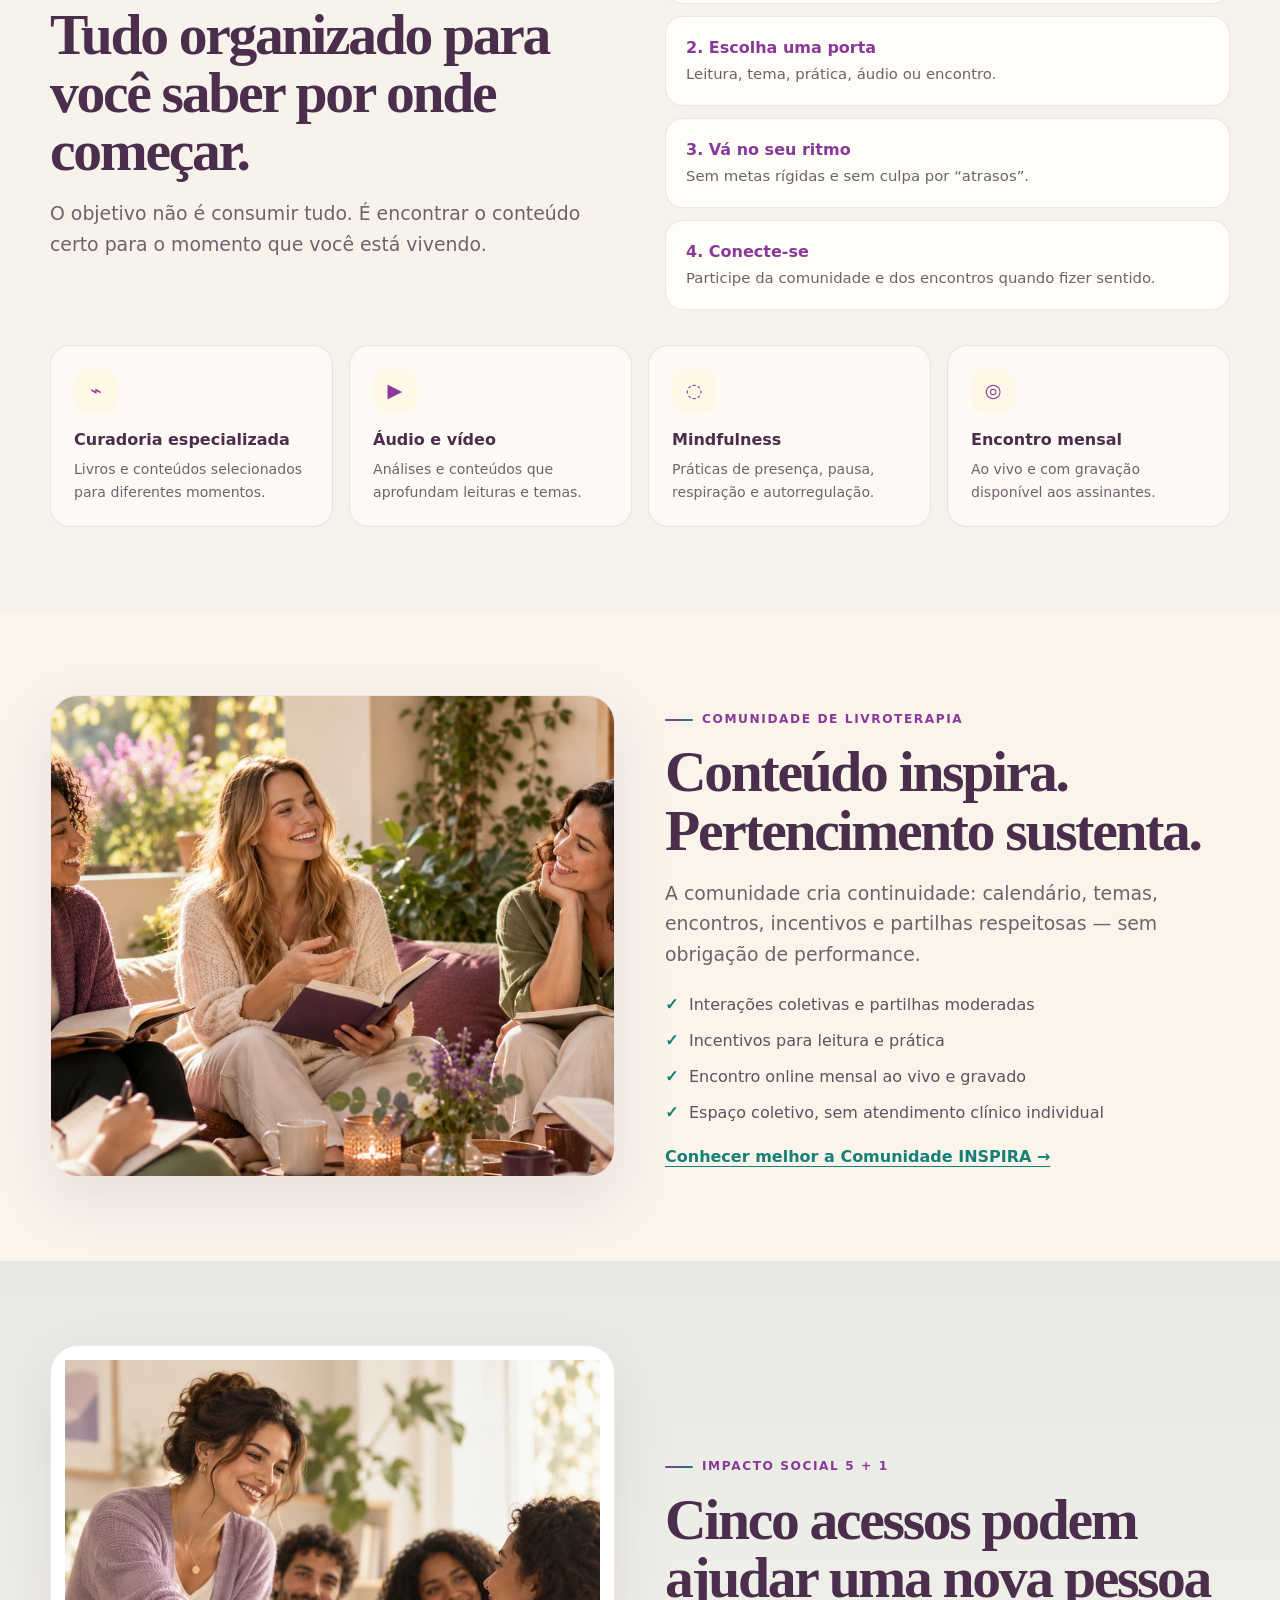
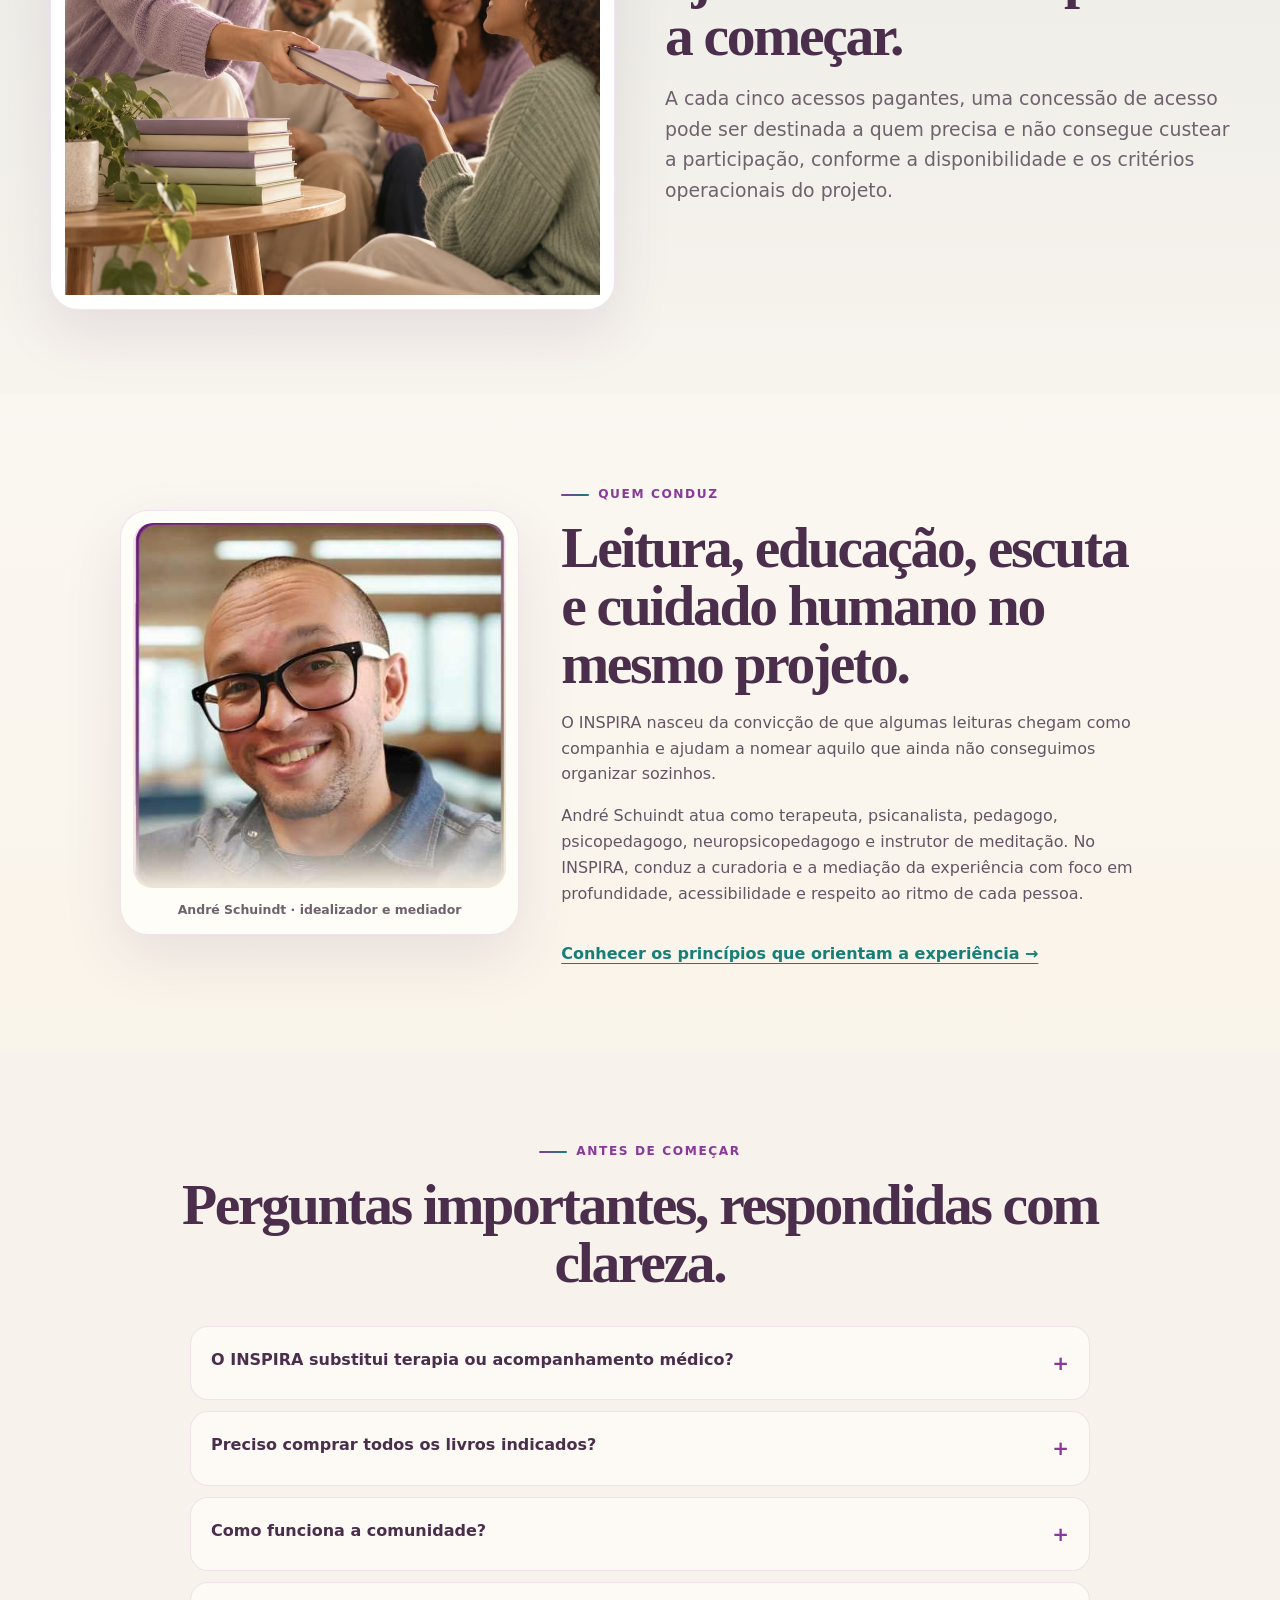
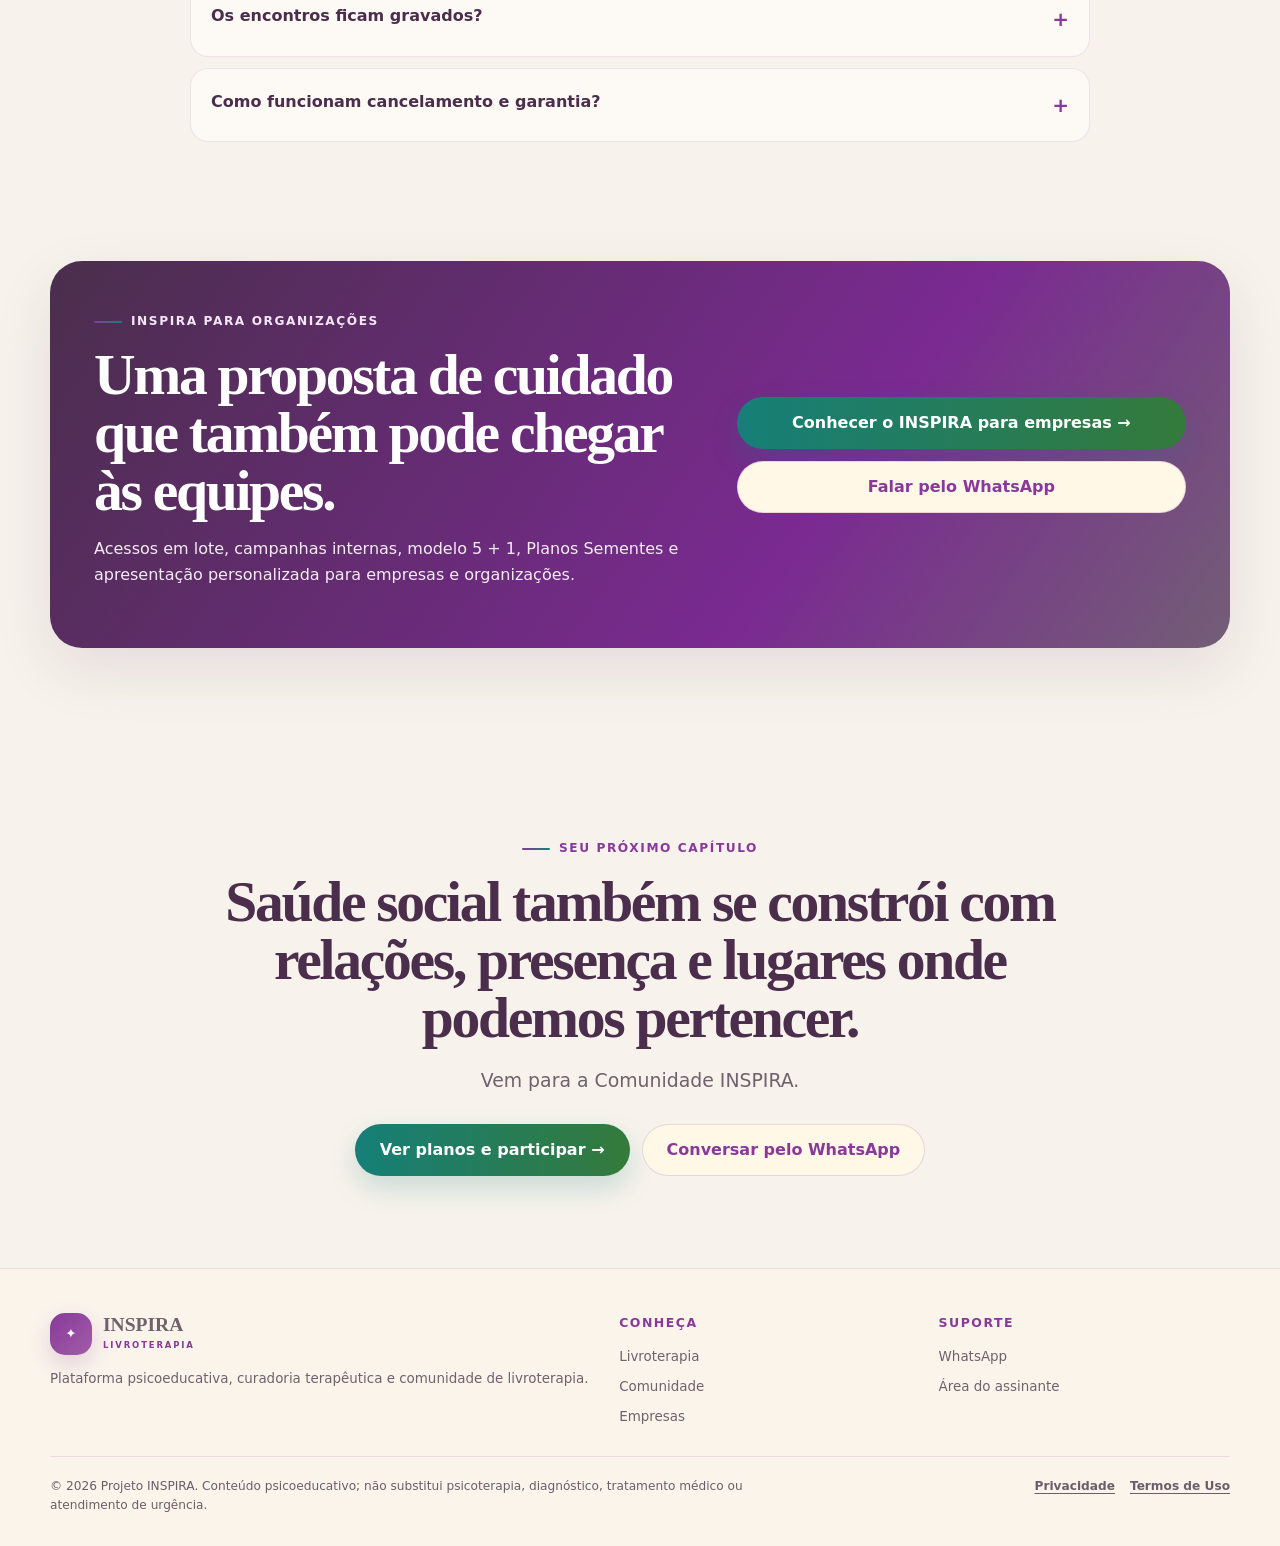
==== commit 4c92a8e4: "INSPIRA: equilibra altura da fotografia com a seção de comunidade" ====
--- a/index.html
+++ b/index.html
@@ -15,7 +15,7 @@
   <meta property="og:image:width" content="1000"><meta property="og:image:height" content="575"><meta property="og:image:alt" content="Comunidade INSPIRA">
   <meta name="twitter:card" content="summary_large_image"><meta name="twitter:title" content="Projeto INSPIRA | Livroterapia, psicoeducação e comunidade"><meta name="twitter:description" content="Leia, reflita, pratique e pertença: uma experiência de cuidado no seu ritmo."><meta name="twitter:image" content="https://projetoinspira.vercel.app/assets/comunidade-inspira-banner-1000.webp">
   <link rel="icon" href="/favicon.svg" type="image/svg+xml"><link rel="apple-touch-icon" href="/assets/projeto-inspira-hero-square.webp"><link rel="preload" as="image" href="/assets/inspira-hero-leitura-humana-20261021.avif" type="image/avif" fetchpriority="high">
-  <link rel="stylesheet" href="/inspira-v2-1.css?v=501"><script defer src="/_vercel/insights/script.js"></script>
+  <link rel="stylesheet" href="/inspira-v2-1.css?v=502"><script defer src="/_vercel/insights/script.js"></script>
   <script type="application/ld+json">{"@context":"https://schema.org","@graph":[{"@type":"WebSite","@id":"https://projetoinspira.vercel.app/#website","url":"https://projetoinspira.vercel.app/","name":"Projeto INSPIRA","inLanguage":"pt-BR"},{"@type":"Organization","@id":"https://projetoinspira.vercel.app/#organization","name":"Projeto INSPIRA","url":"https://projetoinspira.vercel.app/","founder":{"@type":"Person","name":"André Schuindt"}},{"@type":"Service","@id":"https://projetoinspira.vercel.app/#service","name":"Projeto INSPIRA","provider":{"@id":"https://projetoinspira.vercel.app/#organization"},"areaServed":{"@type":"Country","name":"Brasil"},"description":"Plataforma psicoeducativa, curadoria terapêutica e comunidade de livroterapia com leitura mediada, práticas de presença, conteúdos guiados e encontros.","offers":[{"@type":"Offer","name":"Plano mensal","priceCurrency":"BRL","price":"47.00","url":"https://payfast.greenn.com.br/redirect/272524"},{"@type":"Offer","name":"Plano semestral à vista","priceCurrency":"BRL","price":"227.00","url":"https://payfast.greenn.com.br/redirect/272527"},{"@type":"Offer","name":"Plano anual à vista","priceCurrency":"BRL","price":"407.00","url":"https://payfast.greenn.com.br/redirect/272528"}]}]}</script>
   <meta name="inspira-release" content="5.0"><meta name="inspira-build" content="5.0.0">
 </head>
--- a/inspira-v2-1.css
+++ b/inspira-v2-1.css
@@ -19,4 +19,7 @@
 @media(max-width:680px){.container{width:min(calc(100% - 28px),var(--max))}.section{padding:66px 0}.hero{padding-top:48px}.hero h1{font-size:clamp(3rem,14vw,4.4rem)}.hero-copy .actions .btn{width:100%}.trust-grid,.pillars,.credibility-grid,.pricing-grid,.experience-grid,.resource-grid,.info-grid{grid-template-columns:1fr}.pricing-grid .price-card:last-child{grid-column:auto;max-width:none}.trust-grid>div{border-right:0;border-bottom:1px solid var(--line)}.trust-grid>div:last-child{border-bottom:0}.experience-card{border-radius:21px}.price-card,.price-card.featured{padding:25px 21px}.price-top{align-items:flex-start}.price-card>p{min-height:0}.price-card li{font-size:.94rem}.cash small{font-size:.88rem}.plan-trust{justify-content:flex-start}.b2b-box{padding:28px}.foot{grid-template-columns:1fr}.legal{font-size:.8rem}.final{padding:78px 0 82px}}
 @media(prefers-reduced-motion:reduce){html{scroll-behavior:auto}.btn,.experience-card{transition:none}}
 /* Foto vertical da comunidade de livroterapia – 2026-10-21 */
-.community-section .photo-card img{width:100%;aspect-ratio:4/5;object-fit:cover;object-position:center center}
+.community-section .photo-card{width:100%;align-self:center}
+.community-section .photo-card img{display:block;width:100%;height:clamp(350px,38vw,480px);max-height:480px;aspect-ratio:auto;object-fit:cover;object-position:center 22%}
+@media(max-width:1000px){.community-section .photo-card{max-width:580px;justify-self:center}.community-section .photo-card img{height:clamp(320px,58vw,480px)}}
+@media(max-width:680px){.community-section .photo-card{max-width:100%}.community-section .photo-card img{height:clamp(300px,90vw,440px)}}
